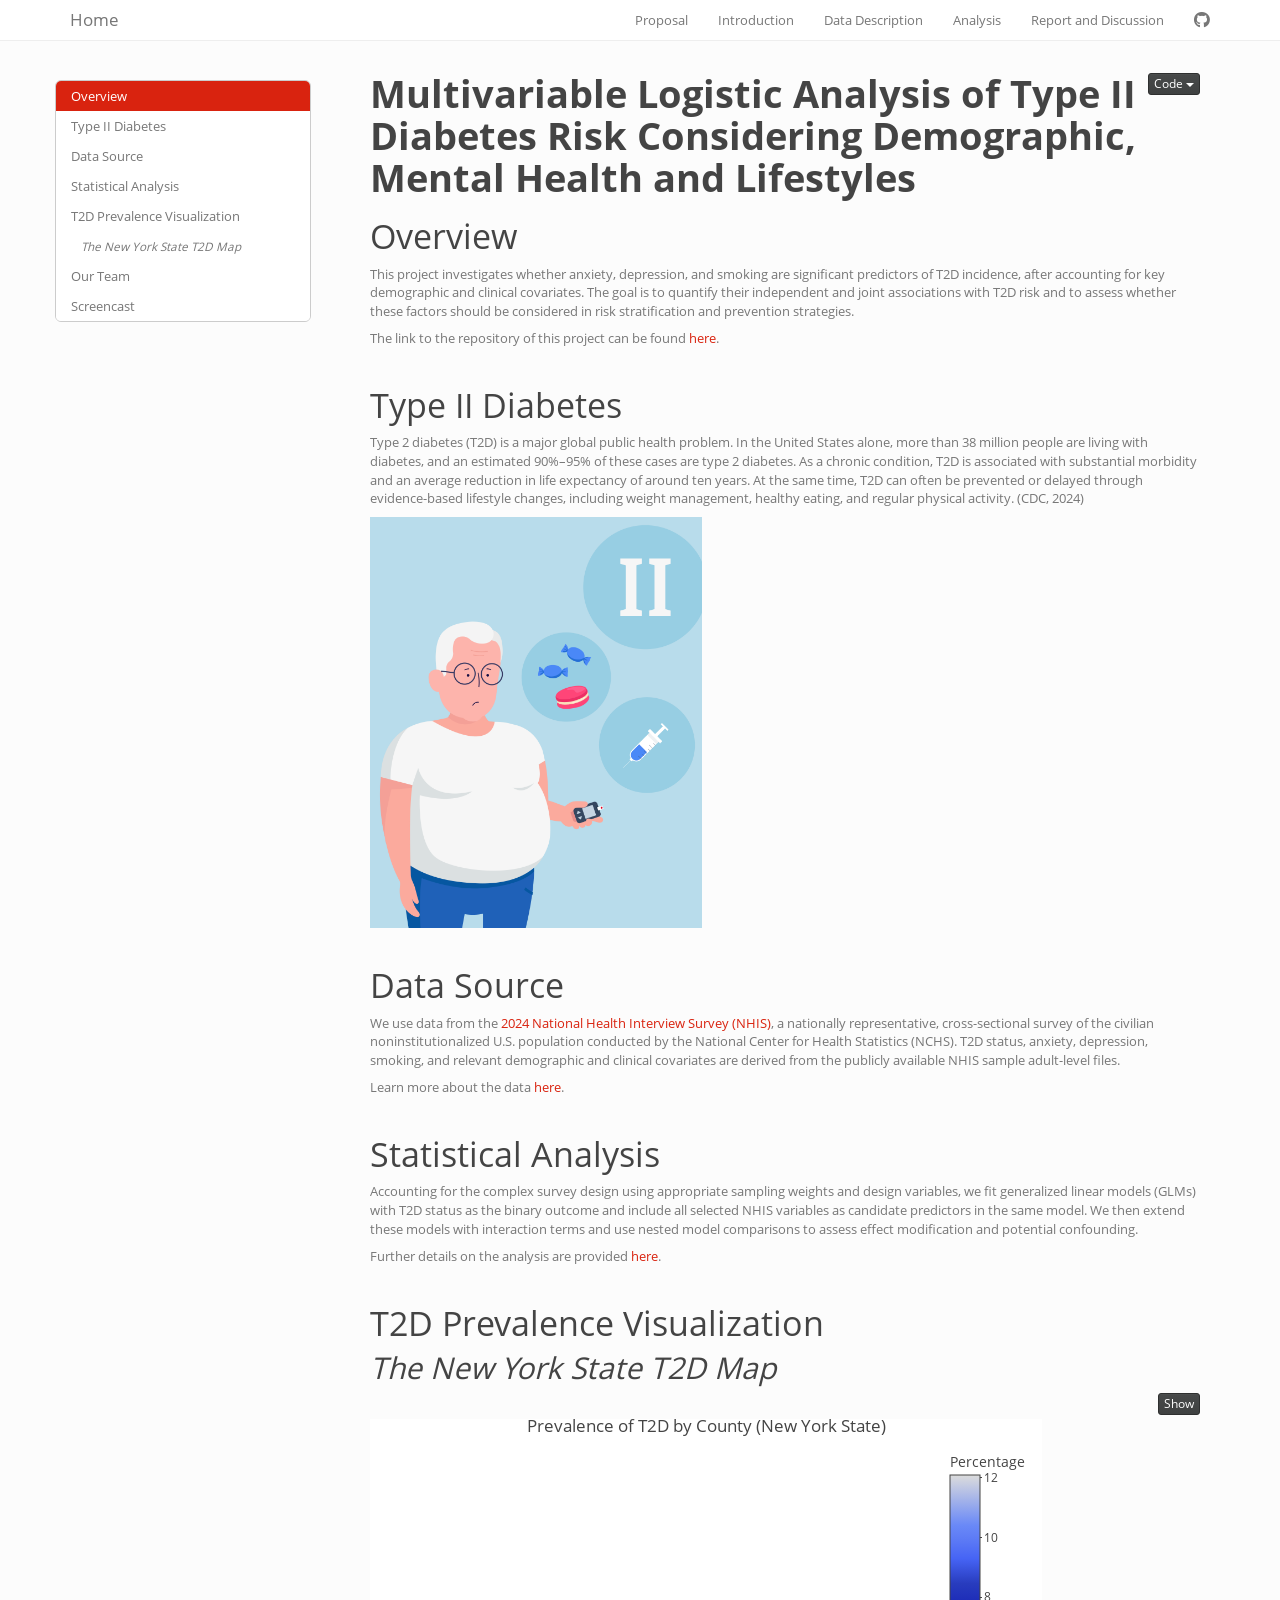
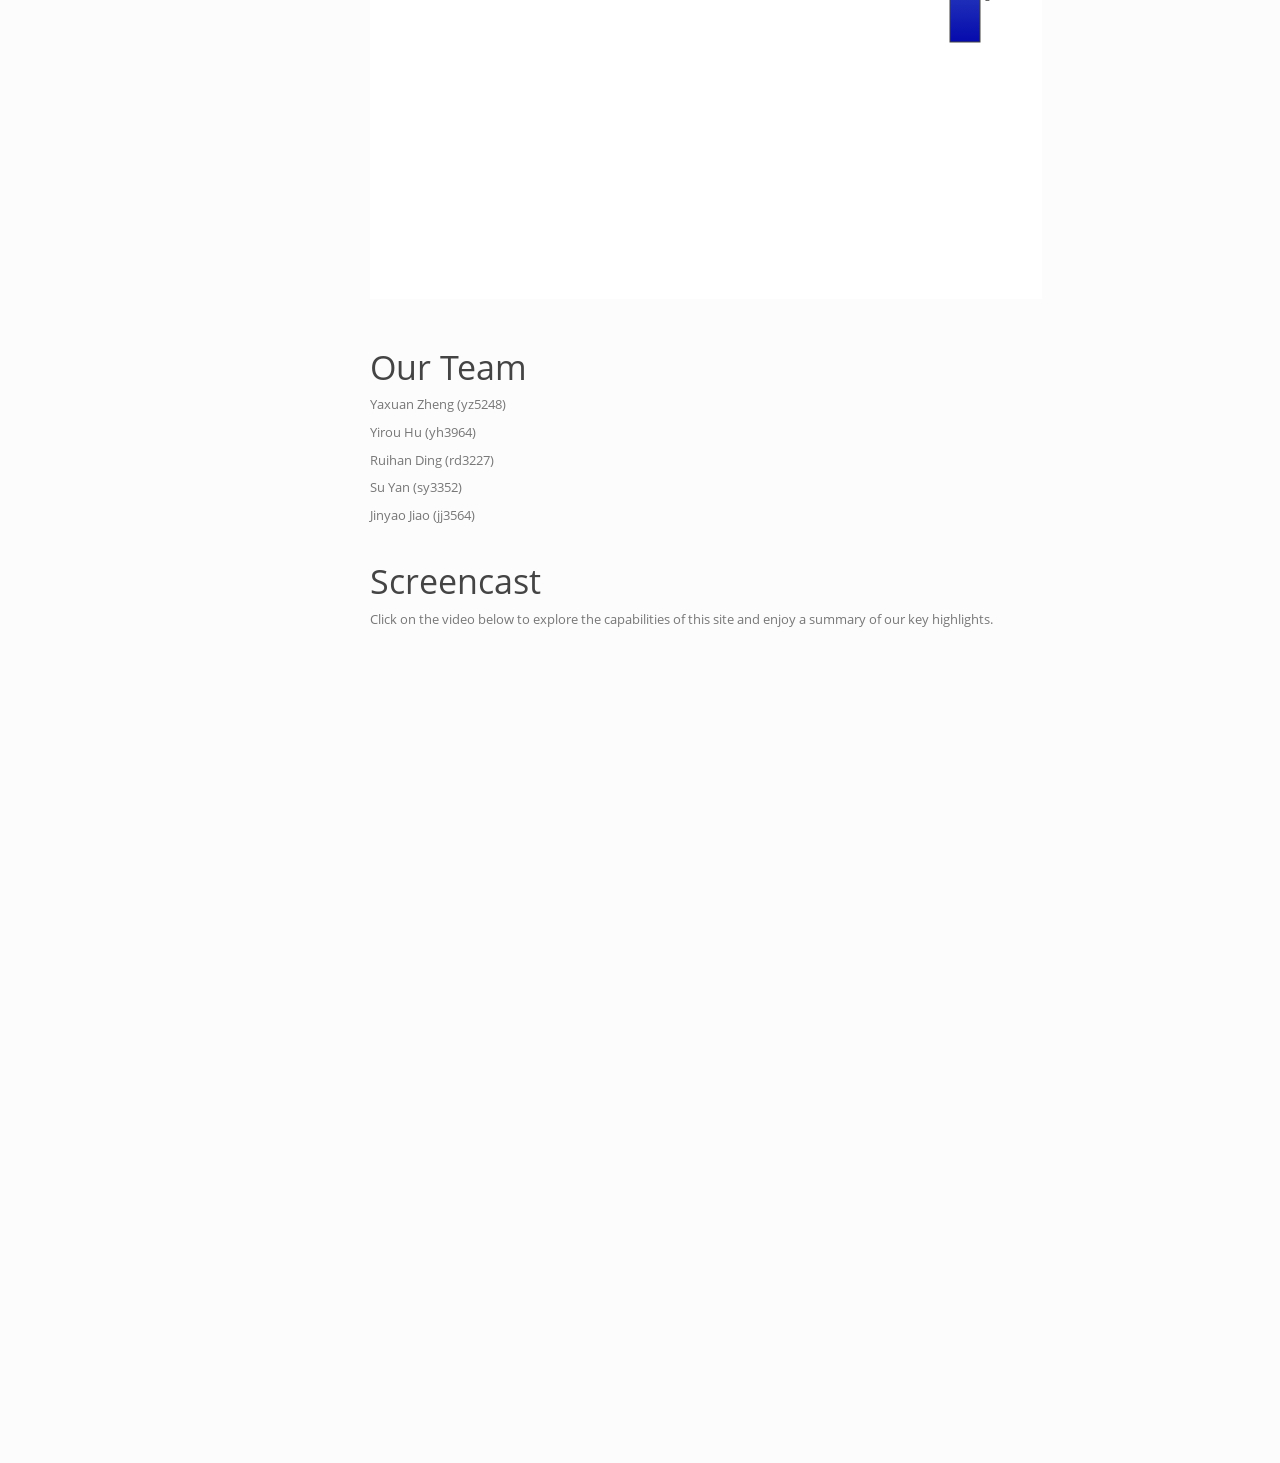
==== index.html @ 1ca6322c "Updated on correlation analysis" ====
<!DOCTYPE html>

<html>

<head>

<meta charset="utf-8" />
<meta name="generator" content="pandoc" />
<meta http-equiv="X-UA-Compatible" content="IE=EDGE" />




<title>Multivariable Logistic Analysis of Type II Diabetes Risk Considering Demographic, Mental Health and Lifestyles</title>

<script src="site_libs/header-attrs-2.29/header-attrs.js"></script>
<script src="site_libs/jquery-3.6.0/jquery-3.6.0.min.js"></script>
<meta name="viewport" content="width=device-width, initial-scale=1" />
<link href="site_libs/bootstrap-3.3.5/css/simplex.min.css" rel="stylesheet" />
<script src="site_libs/bootstrap-3.3.5/js/bootstrap.min.js"></script>
<script src="site_libs/bootstrap-3.3.5/shim/html5shiv.min.js"></script>
<script src="site_libs/bootstrap-3.3.5/shim/respond.min.js"></script>
<style>h1 {font-size: 34px;}
       h1.title {font-size: 38px;}
       h2 {font-size: 30px;}
       h3 {font-size: 24px;}
       h4 {font-size: 18px;}
       h5 {font-size: 16px;}
       h6 {font-size: 12px;}
       code {color: inherit; background-color: rgba(0, 0, 0, 0.04);}
       pre:not([class]) { background-color: white }</style>
<script src="site_libs/jqueryui-1.13.2/jquery-ui.min.js"></script>
<link href="site_libs/tocify-1.9.1/jquery.tocify.css" rel="stylesheet" />
<script src="site_libs/tocify-1.9.1/jquery.tocify.js"></script>
<script src="site_libs/navigation-1.1/tabsets.js"></script>
<script src="site_libs/navigation-1.1/codefolding.js"></script>
<link href="site_libs/highlightjs-9.12.0/default.css" rel="stylesheet" />
<script src="site_libs/highlightjs-9.12.0/highlight.js"></script>
<link href="site_libs/htmltools-fill-0.5.8.1/fill.css" rel="stylesheet" />
<script src="site_libs/htmlwidgets-1.6.4/htmlwidgets.js"></script>
<script src="site_libs/plotly-binding-4.11.0/plotly.js"></script>
<script src="site_libs/typedarray-0.1/typedarray.min.js"></script>
<link href="site_libs/crosstalk-1.2.2/css/crosstalk.min.css" rel="stylesheet" />
<script src="site_libs/crosstalk-1.2.2/js/crosstalk.min.js"></script>
<link href="site_libs/plotly-htmlwidgets-css-2.11.1/plotly-htmlwidgets.css" rel="stylesheet" />
<script src="site_libs/plotly-main-2.11.1/plotly-latest.min.js"></script>
<link href="site_libs/font-awesome-6.5.2/css/all.min.css" rel="stylesheet" />
<link href="site_libs/font-awesome-6.5.2/css/v4-shims.min.css" rel="stylesheet" />

<style type="text/css">
  code{white-space: pre-wrap;}
  span.smallcaps{font-variant: small-caps;}
  span.underline{text-decoration: underline;}
  div.column{display: inline-block; vertical-align: top; width: 50%;}
  div.hanging-indent{margin-left: 1.5em; text-indent: -1.5em;}
  ul.task-list{list-style: none;}
    </style>

<style type="text/css">code{white-space: pre;}</style>
<script type="text/javascript">
if (window.hljs) {
  hljs.configure({languages: []});
  hljs.initHighlightingOnLoad();
  if (document.readyState && document.readyState === "complete") {
    window.setTimeout(function() { hljs.initHighlighting(); }, 0);
  }
}
</script>






<link rel="stylesheet" href="style.css" type="text/css" />



<style type = "text/css">
.main-container {
  max-width: 940px;
  margin-left: auto;
  margin-right: auto;
}
img {
  max-width:100%;
}
.tabbed-pane {
  padding-top: 12px;
}
.html-widget {
  margin-bottom: 20px;
}
button.code-folding-btn:focus {
  outline: none;
}
summary {
  display: list-item;
}
details > summary > p:only-child {
  display: inline;
}
pre code {
  padding: 0;
}
</style>


<style type="text/css">
.dropdown-submenu {
  position: relative;
}
.dropdown-submenu>.dropdown-menu {
  top: 0;
  left: 100%;
  margin-top: -6px;
  margin-left: -1px;
  border-radius: 0 6px 6px 6px;
}
.dropdown-submenu:hover>.dropdown-menu {
  display: block;
}
.dropdown-submenu>a:after {
  display: block;
  content: " ";
  float: right;
  width: 0;
  height: 0;
  border-color: transparent;
  border-style: solid;
  border-width: 5px 0 5px 5px;
  border-left-color: #cccccc;
  margin-top: 5px;
  margin-right: -10px;
}
.dropdown-submenu:hover>a:after {
  border-left-color: #adb5bd;
}
.dropdown-submenu.pull-left {
  float: none;
}
.dropdown-submenu.pull-left>.dropdown-menu {
  left: -100%;
  margin-left: 10px;
  border-radius: 6px 0 6px 6px;
}
</style>

<script type="text/javascript">
// manage active state of menu based on current page
$(document).ready(function () {
  // active menu anchor
  href = window.location.pathname
  href = href.substr(href.lastIndexOf('/') + 1)
  if (href === "")
    href = "index.html";
  var menuAnchor = $('a[href="' + href + '"]');

  // mark the anchor link active (and if it's in a dropdown, also mark that active)
  var dropdown = menuAnchor.closest('li.dropdown');
  if (window.bootstrap) { // Bootstrap 4+
    menuAnchor.addClass('active');
    dropdown.find('> .dropdown-toggle').addClass('active');
  } else { // Bootstrap 3
    menuAnchor.parent().addClass('active');
    dropdown.addClass('active');
  }

  // Navbar adjustments
  var navHeight = $(".navbar").first().height() + 15;
  var style = document.createElement('style');
  var pt = "padding-top: " + navHeight + "px; ";
  var mt = "margin-top: -" + navHeight + "px; ";
  var css = "";
  // offset scroll position for anchor links (for fixed navbar)
  for (var i = 1; i <= 6; i++) {
    css += ".section h" + i + "{ " + pt + mt + "}\n";
  }
  style.innerHTML = "body {" + pt + "padding-bottom: 40px; }\n" + css;
  document.head.appendChild(style);
});
</script>

<!-- tabsets -->

<style type="text/css">
.tabset-dropdown > .nav-tabs {
  display: inline-table;
  max-height: 500px;
  min-height: 44px;
  overflow-y: auto;
  border: 1px solid #ddd;
  border-radius: 4px;
}

.tabset-dropdown > .nav-tabs > li.active:before, .tabset-dropdown > .nav-tabs.nav-tabs-open:before {
  content: "\e259";
  font-family: 'Glyphicons Halflings';
  display: inline-block;
  padding: 10px;
  border-right: 1px solid #ddd;
}

.tabset-dropdown > .nav-tabs.nav-tabs-open > li.active:before {
  content: "\e258";
  font-family: 'Glyphicons Halflings';
  border: none;
}

.tabset-dropdown > .nav-tabs > li.active {
  display: block;
}

.tabset-dropdown > .nav-tabs > li > a,
.tabset-dropdown > .nav-tabs > li > a:focus,
.tabset-dropdown > .nav-tabs > li > a:hover {
  border: none;
  display: inline-block;
  border-radius: 4px;
  background-color: transparent;
}

.tabset-dropdown > .nav-tabs.nav-tabs-open > li {
  display: block;
  float: none;
}

.tabset-dropdown > .nav-tabs > li {
  display: none;
}
</style>

<!-- code folding -->
<style type="text/css">
.code-folding-btn { margin-bottom: 4px; }
</style>



<style type="text/css">

#TOC {
  margin: 25px 0px 20px 0px;
}
@media (max-width: 768px) {
#TOC {
  position: relative;
  width: 100%;
}
}

@media print {
.toc-content {
  /* see https://github.com/w3c/csswg-drafts/issues/4434 */
  float: right;
}
}

.toc-content {
  padding-left: 30px;
  padding-right: 40px;
}

div.main-container {
  max-width: 1200px;
}

div.tocify {
  width: 20%;
  max-width: 260px;
  max-height: 85%;
}

@media (min-width: 768px) and (max-width: 991px) {
  div.tocify {
    width: 25%;
  }
}

@media (max-width: 767px) {
  div.tocify {
    width: 100%;
    max-width: none;
  }
}

.tocify ul, .tocify li {
  line-height: 20px;
}

.tocify-subheader .tocify-item {
  font-size: 0.90em;
}

.tocify .list-group-item {
  border-radius: 0px;
}


</style>



</head>

<body>


<div class="container-fluid main-container">


<!-- setup 3col/9col grid for toc_float and main content  -->
<div class="row">
<div class="col-xs-12 col-sm-4 col-md-3">
<div id="TOC" class="tocify">
</div>
</div>

<div class="toc-content col-xs-12 col-sm-8 col-md-9">




<div class="navbar navbar-default  navbar-fixed-top" role="navigation">
  <div class="container">
    <div class="navbar-header">
      <button type="button" class="navbar-toggle collapsed" data-toggle="collapse" data-bs-toggle="collapse" data-target="#navbar" data-bs-target="#navbar">
        <span class="icon-bar"></span>
        <span class="icon-bar"></span>
        <span class="icon-bar"></span>
      </button>
      <a class="navbar-brand" href="index.html">Home</a>
    </div>
    <div id="navbar" class="navbar-collapse collapse">
      <ul class="nav navbar-nav">
        
      </ul>
      <ul class="nav navbar-nav navbar-right">
        <li>
  <a href="Proposal.html">Proposal</a>
</li>
<li>
  <a href="introduction.html">Introduction</a>
</li>
<li>
  <a href="data.html">Data Description</a>
</li>
<li>
  <a href="analysis.html">Analysis</a>
</li>
<li>
  <a href="report and discussion.html">Report and Discussion</a>
</li>
<li>
  <a href="https://github.com/Yaxuan-Z111/p8105_final_project.github.io.git">
    <span class="fa fa-github fa-lg"></span>
     
  </a>
</li>
      </ul>
    </div><!--/.nav-collapse -->
  </div><!--/.container -->
</div><!--/.navbar -->

<div id="header">

<div class="btn-group pull-right float-right">
<button type="button" class="btn btn-default btn-xs btn-secondary btn-sm dropdown-toggle" data-toggle="dropdown" data-bs-toggle="dropdown" aria-haspopup="true" aria-expanded="false"><span>Code</span> <span class="caret"></span></button>
<ul class="dropdown-menu dropdown-menu-right" style="min-width: 50px;">
<li><a id="rmd-show-all-code" href="#">Show All Code</a></li>
<li><a id="rmd-hide-all-code" href="#">Hide All Code</a></li>
</ul>
</div>



<h1 class="title toc-ignore">Multivariable Logistic Analysis of Type II
Diabetes Risk Considering Demographic, Mental Health and Lifestyles</h1>

</div>


<div id="overview" class="section level1">
<h1>Overview</h1>
<p>This project investigates whether anxiety, depression, and smoking
are significant predictors of T2D incidence, after accounting for key
demographic and clinical covariates. The goal is to quantify their
independent and joint associations with T2D risk and to assess whether
these factors should be considered in risk stratification and prevention
strategies.</p>
<p>The link to the repository of this project can be found <a
href="https://github.com/Yaxuan-Z111/p8105_final_project">here</a>.</p>
</div>
<div id="type-ii-diabetes" class="section level1">
<h1>Type II Diabetes</h1>
<p>Type 2 diabetes (T2D) is a major global public health problem. In the
United States alone, more than 38 million people are living with
diabetes, and an estimated 90%–95% of these cases are type 2 diabetes.
As a chronic condition, T2D is associated with substantial morbidity and
an average reduction in life expectancy of around ten years. At the same
time, T2D can often be prevented or delayed through evidence-based
lifestyle changes, including weight management, healthy eating, and
regular physical activity. (CDC, 2024)</p>
<p><img src="image/type_2_diabetes.png" style="width:40.0%" /></p>
</div>
<div id="data-source" class="section level1">
<h1>Data Source</h1>
<p>We use data from the <a
href="https://www.cdc.gov/nchs/nhis/documentation/2024-nhis.html">2024
National Health Interview Survey (NHIS)</a>, a nationally
representative, cross-sectional survey of the civilian
noninstitutionalized U.S. population conducted by the National Center
for Health Statistics (NCHS). T2D status, anxiety, depression, smoking,
and relevant demographic and clinical covariates are derived from the
publicly available NHIS sample adult-level files.</p>
<p>Learn more about the data <a href="data.html">here</a>.</p>
</div>
<div id="statistical-analysis" class="section level1">
<h1>Statistical Analysis</h1>
<p>Accounting for the complex survey design using appropriate sampling
weights and design variables, we fit generalized linear models (GLMs)
with T2D status as the binary outcome and include all selected NHIS
variables as candidate predictors in the same model. We then extend
these models with interaction terms and use nested model comparisons to
assess effect modification and potential confounding.</p>
<p>Further details on the analysis are provided <a
href="analysis.html">here</a>.</p>
</div>
<div id="t2d-prevalence-visualization" class="section level1">
<h1>T2D Prevalence Visualization</h1>
<div id="the-new-york-state-t2d-map" class="section level2">
<h2><em>The New York State T2D Map</em></h2>
<pre class="r"><code>df_raw = read_csv(
  &quot;DiabetesAtlas_CountyData.csv&quot;,
  skip = 2
)

ny_df = df_raw %&gt;%
  filter(State == &quot;New York&quot;) %&gt;%
  mutate(
    CountyFIPS = sprintf(&quot;%05d&quot;, as.numeric(CountyFIPS)),
    Percentage = as.numeric(Percentage),
    hover = paste0(
      &quot;County: &quot;, County, 
      &quot;&lt;br&gt;Percentage: &quot;, Percentage, &quot;%&quot;
    )
  )

geo_url = &quot;https://raw.githubusercontent.com/plotly/datasets/master/geojson-counties-fips.json&quot;

fig = plot_ly(
  data = ny_df,
  type = &quot;choropleth&quot;,
  geojson = geo_url,
  locations = ~CountyFIPS,
  z = ~Percentage,
  colorscale = &quot;Blues&quot;,
  text = ~hover,
  hoverinfo = &quot;text&quot;,
  marker = list(line = list(width = 0))
) %&gt;%
  layout(
    title = &quot;Prevalence of T2D by County (New York State)&quot;,
    geo = list(
      fitbounds = &quot;locations&quot;,
      visible = FALSE
    )
  )

fig</code></pre>
<div class="plotly html-widget html-fill-item" id="htmlwidget-2f544729785b3b266f52" style="width:672px;height:480px;"></div>
<script type="application/json" data-for="htmlwidget-2f544729785b3b266f52">{"x":{"visdat":{"3f7b14372ba0":["function () ","plotlyVisDat"]},"cur_data":"3f7b14372ba0","attrs":{"3f7b14372ba0":{"geojson":"https://raw.githubusercontent.com/plotly/datasets/master/geojson-counties-fips.json","locations":{},"z":{},"colorscale":"Blues","text":{},"hoverinfo":"text","marker":{"line":{"width":0}},"alpha_stroke":1,"sizes":[10,100],"spans":[1,20],"type":"choropleth"}},"layout":{"margin":{"b":40,"l":60,"t":25,"r":10},"title":"Prevalence of T2D by County (New York State)","geo":{"fitbounds":"locations","visible":false},"scene":{"zaxis":{"title":"Percentage"}},"hovermode":"closest","showlegend":false,"legend":{"yanchor":"top","y":0.5}},"source":"A","config":{"modeBarButtonsToAdd":["hoverclosest","hovercompare"],"showSendToCloud":false},"data":[{"colorbar":{"title":"Percentage","ticklen":2,"len":0.5,"lenmode":"fraction","y":1,"yanchor":"top"},"colorscale":"Blues","showscale":true,"geojson":"https://raw.githubusercontent.com/plotly/datasets/master/geojson-counties-fips.json","locations":["36001","36003","36005","36007","36009","36011","36013","36015","36017","36019","36021","36023","36025","36027","36029","36031","36033","36035","36037","36039","36041","36043","36045","36047","36049","36051","36053","36055","36057","36059","36061","36063","36065","36067","36069","36071","36073","36075","36077","36079","36081","36083","36085","36087","36089","36091","36093","36095","36097","36099","36101","36103","36105","36107","36109","36111","36113","36115","36117","36119","36121","36123"],"z":[8.0999999999999996,10.800000000000001,12.1,9.1999999999999993,9.1999999999999993,9.0999999999999996,11.6,9.4000000000000004,10,10.800000000000001,8.5,8.8000000000000007,8.5999999999999996,7.0999999999999996,9,7.7999999999999998,11.300000000000001,9.8000000000000007,8.8000000000000007,8.8000000000000007,7.7999999999999998,8,10.9,9.6999999999999993,10.699999999999999,8.9000000000000004,8.0999999999999996,10.300000000000001,8.5,7.9000000000000004,6.5,10.199999999999999,9.1999999999999993,9.6999999999999993,8.5,9.3000000000000007,10.699999999999999,9.3000000000000007,9,7.0999999999999996,10.800000000000001,9.5999999999999996,10.300000000000001,8.4000000000000004,11.300000000000001,7.5,8.4000000000000004,8.9000000000000004,10.199999999999999,9.0999999999999996,9.6999999999999993,7.5999999999999996,10.1,9.4000000000000004,7.0999999999999996,8.0999999999999996,8.9000000000000004,8.5,9.0999999999999996,7,9.4000000000000004,8.3000000000000007],"text":["County: Albany County<br>Percentage: 8.1%","County: Allegany County<br>Percentage: 10.8%","County: Bronx County<br>Percentage: 12.1%","County: Broome County<br>Percentage: 9.2%","County: Cattaraugus County<br>Percentage: 9.2%","County: Cayuga County<br>Percentage: 9.1%","County: Chautauqua County<br>Percentage: 11.6%","County: Chemung County<br>Percentage: 9.4%","County: Chenango County<br>Percentage: 10%","County: Clinton County<br>Percentage: 10.8%","County: Columbia County<br>Percentage: 8.5%","County: Cortland County<br>Percentage: 8.8%","County: Delaware County<br>Percentage: 8.6%","County: Dutchess County<br>Percentage: 7.1%","County: Erie County<br>Percentage: 9%","County: Essex County<br>Percentage: 7.8%","County: Franklin County<br>Percentage: 11.3%","County: Fulton County<br>Percentage: 9.8%","County: Genesee County<br>Percentage: 8.8%","County: Greene County<br>Percentage: 8.8%","County: Hamilton County<br>Percentage: 7.8%","County: Herkimer County<br>Percentage: 8%","County: Jefferson County<br>Percentage: 10.9%","County: Kings County<br>Percentage: 9.7%","County: Lewis County<br>Percentage: 10.7%","County: Livingston County<br>Percentage: 8.9%","County: Madison County<br>Percentage: 8.1%","County: Monroe County<br>Percentage: 10.3%","County: Montgomery County<br>Percentage: 8.5%","County: Nassau County<br>Percentage: 7.9%","County: New York County<br>Percentage: 6.5%","County: Niagara County<br>Percentage: 10.2%","County: Oneida County<br>Percentage: 9.2%","County: Onondaga County<br>Percentage: 9.7%","County: Ontario County<br>Percentage: 8.5%","County: Orange County<br>Percentage: 9.3%","County: Orleans County<br>Percentage: 10.7%","County: Oswego County<br>Percentage: 9.3%","County: Otsego County<br>Percentage: 9%","County: Putnam County<br>Percentage: 7.1%","County: Queens County<br>Percentage: 10.8%","County: Rensselaer County<br>Percentage: 9.6%","County: Richmond County<br>Percentage: 10.3%","County: Rockland County<br>Percentage: 8.4%","County: St. Lawrence County<br>Percentage: 11.3%","County: Saratoga County<br>Percentage: 7.5%","County: Schenectady County<br>Percentage: 8.4%","County: Schoharie County<br>Percentage: 8.9%","County: Schuyler County<br>Percentage: 10.2%","County: Seneca County<br>Percentage: 9.1%","County: Steuben County<br>Percentage: 9.7%","County: Suffolk County<br>Percentage: 7.6%","County: Sullivan County<br>Percentage: 10.1%","County: Tioga County<br>Percentage: 9.4%","County: Tompkins County<br>Percentage: 7.1%","County: Ulster County<br>Percentage: 8.1%","County: Warren County<br>Percentage: 8.9%","County: Washington County<br>Percentage: 8.5%","County: Wayne County<br>Percentage: 9.1%","County: Westchester County<br>Percentage: 7%","County: Wyoming County<br>Percentage: 9.4%","County: Yates County<br>Percentage: 8.3%"],"hoverinfo":["text","text","text","text","text","text","text","text","text","text","text","text","text","text","text","text","text","text","text","text","text","text","text","text","text","text","text","text","text","text","text","text","text","text","text","text","text","text","text","text","text","text","text","text","text","text","text","text","text","text","text","text","text","text","text","text","text","text","text","text","text","text"],"marker":{"line":{"color":"rgba(31,119,180,1)","width":0}},"type":"choropleth","frame":null}],"highlight":{"on":"plotly_click","persistent":false,"dynamic":false,"selectize":false,"opacityDim":0.20000000000000001,"selected":{"opacity":1},"debounce":0},"shinyEvents":["plotly_hover","plotly_click","plotly_selected","plotly_relayout","plotly_brushed","plotly_brushing","plotly_clickannotation","plotly_doubleclick","plotly_deselect","plotly_afterplot","plotly_sunburstclick"],"base_url":"https://plot.ly"},"evals":[],"jsHooks":[]}</script>
</div>
</div>
<div id="our-team" class="section level1">
<h1>Our Team</h1>
<p>Yaxuan Zheng (yz5248)</p>
<p>Yirou Hu (yh3964)</p>
<p>Ruihan Ding (rd3227)</p>
<p>Su Yan (sy3352)</p>
<p>Jinyao Jiao (jj3564)</p>
</div>
<div id="screencast" class="section level1">
<h1>Screencast</h1>
<p>Click on the video below to explore the capabilities of this site and
enjoy a summary of our key highlights.</p>
</div>



</div>
</div>

</div>

<script>

// add bootstrap table styles to pandoc tables
function bootstrapStylePandocTables() {
  $('tr.odd').parent('tbody').parent('table').addClass('table table-condensed');
}
$(document).ready(function () {
  bootstrapStylePandocTables();
});


</script>

<!-- tabsets -->

<script>
$(document).ready(function () {
  window.buildTabsets("TOC");
});

$(document).ready(function () {
  $('.tabset-dropdown > .nav-tabs > li').click(function () {
    $(this).parent().toggleClass('nav-tabs-open');
  });
});
</script>

<!-- code folding -->
<script>
$(document).ready(function () {
  window.initializeCodeFolding("hide" === "show");
});
</script>

<script>
$(document).ready(function ()  {

    // temporarily add toc-ignore selector to headers for the consistency with Pandoc
    $('.unlisted.unnumbered').addClass('toc-ignore')

    // move toc-ignore selectors from section div to header
    $('div.section.toc-ignore')
        .removeClass('toc-ignore')
        .children('h1,h2,h3,h4,h5').addClass('toc-ignore');

    // establish options
    var options = {
      selectors: "h1,h2,h3",
      theme: "bootstrap3",
      context: '.toc-content',
      hashGenerator: function (text) {
        return text.replace(/[.\\/?&!#<>]/g, '').replace(/\s/g, '_');
      },
      ignoreSelector: ".toc-ignore",
      scrollTo: 0
    };
    options.showAndHide = true;
    options.smoothScroll = true;

    // tocify
    var toc = $("#TOC").tocify(options).data("toc-tocify");
});
</script>

<!-- dynamically load mathjax for compatibility with self-contained -->
<script>
  (function () {
    var script = document.createElement("script");
    script.type = "text/javascript";
    script.src  = "https://mathjax.rstudio.com/latest/MathJax.js?config=TeX-AMS-MML_HTMLorMML";
    document.getElementsByTagName("head")[0].appendChild(script);
  })();
</script>

</body>
</html>
---- site_libs/bootstrap-3.3.5/css/simplex.min.css ----
@font-face {
  font-family: 'Open Sans';
  font-style: normal;
  font-weight: 400;
  src: url(fonts/OpenSans.ttf) format('truetype');
}
@font-face {
  font-family: 'Open Sans';
  font-style: normal;
  font-weight: 700;
  src: url(fonts/OpenSansBold.ttf) format('truetype');
}

/*!
 * bootswatch v3.3.6
 * Homepage: http://bootswatch.com
 * Copyright 2012-2015 Thomas Park
 * Licensed under MIT
 * Based on Bootstrap
*//*!
 * Bootstrap v3.3.6 (http://getbootstrap.com)
 * Copyright 2011-2015 Twitter, Inc.
 * Licensed under MIT (https://github.com/twbs/bootstrap/blob/master/LICENSE)
 *//*! normalize.css v3.0.3 | MIT License | github.com/necolas/normalize.css */html{font-family:sans-serif;-ms-text-size-adjust:100%;-webkit-text-size-adjust:100%}body{margin:0}article,aside,details,figcaption,figure,footer,header,hgroup,main,menu,nav,section,summary{display:block}audio,canvas,progress,video{display:inline-block;vertical-align:baseline}audio:not([controls]){display:none;height:0}[hidden],template{display:none}a{background-color:transparent}a:active,a:hover{outline:0}abbr[title]{border-bottom:1px dotted}b,strong{font-weight:bold}dfn{font-style:italic}h1{font-size:2em;margin:0.67em 0}mark{background:#ff0;color:#000}small{font-size:80%}sub,sup{font-size:75%;line-height:0;position:relative;vertical-align:baseline}sup{top:-0.5em}sub{bottom:-0.25em}img{border:0}svg:not(:root){overflow:hidden}figure{margin:1em 40px}hr{-webkit-box-sizing:content-box;-moz-box-sizing:content-box;box-sizing:content-box;height:0}pre{overflow:auto}code,kbd,pre,samp{font-family:monospace, monospace;font-size:1em}button,input,optgroup,select,textarea{color:inherit;font:inherit;margin:0}button{overflow:visible}button,select{text-transform:none}button,html input[type="button"],input[type="reset"],input[type="submit"]{-webkit-appearance:button;cursor:pointer}button[disabled],html input[disabled]{cursor:default}button::-moz-focus-inner,input::-moz-focus-inner{border:0;padding:0}input{line-height:normal}input[type="checkbox"],input[type="radio"]{-webkit-box-sizing:border-box;-moz-box-sizing:border-box;box-sizing:border-box;padding:0}input[type="number"]::-webkit-inner-spin-button,input[type="number"]::-webkit-outer-spin-button{height:auto}input[type="search"]{-webkit-appearance:textfield;-webkit-box-sizing:content-box;-moz-box-sizing:content-box;box-sizing:content-box}input[type="search"]::-webkit-search-cancel-button,input[type="search"]::-webkit-search-decoration{-webkit-appearance:none}fieldset{border:1px solid #c0c0c0;margin:0 2px;padding:0.35em 0.625em 0.75em}legend{border:0;padding:0}textarea{overflow:auto}optgroup{font-weight:bold}table{border-collapse:collapse;border-spacing:0}td,th{padding:0}/*! Source: https://github.com/h5bp/html5-boilerplate/blob/master/src/css/main.css */@media print{*,*:before,*:after{background:transparent !important;color:#000 !important;-webkit-box-shadow:none !important;box-shadow:none !important;text-shadow:none !important}a,a:visited{text-decoration:underline}a[href]:after{content:" (" attr(href) ")"}abbr[title]:after{content:" (" attr(title) ")"}a[href^="#"]:after,a[href^="javascript:"]:after{content:""}pre,blockquote{border:1px solid #999;page-break-inside:avoid}thead{display:table-header-group}tr,img{page-break-inside:avoid}img{max-width:100% !important}p,h2,h3{orphans:3;widows:3}h2,h3{page-break-after:avoid}.navbar{display:none}.btn>.caret,.dropup>.btn>.caret{border-top-color:#000 !important}.label{border:1px solid #000}.table{border-collapse:collapse !important}.table td,.table th{background-color:#fff !important}.table-bordered th,.table-bordered td{border:1px solid #ddd !important}}@font-face{font-family:'Glyphicons Halflings';src:url('../fonts/glyphicons-halflings-regular.eot');src:url('../fonts/glyphicons-halflings-regular.eot?#iefix') format('embedded-opentype'),url('../fonts/glyphicons-halflings-regular.woff') format('woff'),url('../fonts/glyphicons-halflings-regular.ttf') format('truetype'),url('../fonts/glyphicons-halflings-regular.svg#glyphicons_halflingsregular') format('svg')}.glyphicon{position:relative;top:1px;display:inline-block;font-family:'Glyphicons Halflings';font-style:normal;font-weight:normal;line-height:1;-webkit-font-smoothing:antialiased;-moz-osx-font-smoothing:grayscale}.glyphicon-asterisk:before{content:"\002a"}.glyphicon-plus:before{content:"\002b"}.glyphicon-euro:before,.glyphicon-eur:before{content:"\20ac"}.glyphicon-minus:before{content:"\2212"}.glyphicon-cloud:before{content:"\2601"}.glyphicon-envelope:before{content:"\2709"}.glyphicon-pencil:before{content:"\270f"}.glyphicon-glass:before{content:"\e001"}.glyphicon-music:before{content:"\e002"}.glyphicon-search:before{content:"\e003"}.glyphicon-heart:before{content:"\e005"}.glyphicon-star:before{content:"\e006"}.glyphicon-star-empty:before{content:"\e007"}.glyphicon-user:before{content:"\e008"}.glyphicon-film:before{content:"\e009"}.glyphicon-th-large:before{content:"\e010"}.glyphicon-th:before{content:"\e011"}.glyphicon-th-list:before{content:"\e012"}.glyphicon-ok:before{content:"\e013"}.glyphicon-remove:before{content:"\e014"}.glyphicon-zoom-in:before{content:"\e015"}.glyphicon-zoom-out:before{content:"\e016"}.glyphicon-off:before{content:"\e017"}.glyphicon-signal:before{content:"\e018"}.glyphicon-cog:before{content:"\e019"}.glyphicon-trash:before{content:"\e020"}.glyphicon-home:before{content:"\e021"}.glyphicon-file:before{content:"\e022"}.glyphicon-time:before{content:"\e023"}.glyphicon-road:before{content:"\e024"}.glyphicon-download-alt:before{content:"\e025"}.glyphicon-download:before{content:"\e026"}.glyphicon-upload:before{content:"\e027"}.glyphicon-inbox:before{content:"\e028"}.glyphicon-play-circle:before{content:"\e029"}.glyphicon-repeat:before{content:"\e030"}.glyphicon-refresh:before{content:"\e031"}.glyphicon-list-alt:before{content:"\e032"}.glyphicon-lock:before{content:"\e033"}.glyphicon-flag:before{content:"\e034"}.glyphicon-headphones:before{content:"\e035"}.glyphicon-volume-off:before{content:"\e036"}.glyphicon-volume-down:before{content:"\e037"}.glyphicon-volume-up:before{content:"\e038"}.glyphicon-qrcode:before{content:"\e039"}.glyphicon-barcode:before{content:"\e040"}.glyphicon-tag:before{content:"\e041"}.glyphicon-tags:before{content:"\e042"}.glyphicon-book:before{content:"\e043"}.glyphicon-bookmark:before{content:"\e044"}.glyphicon-print:before{content:"\e045"}.glyphicon-camera:before{content:"\e046"}.glyphicon-font:before{content:"\e047"}.glyphicon-bold:before{content:"\e048"}.glyphicon-italic:before{content:"\e049"}.glyphicon-text-height:before{content:"\e050"}.glyphicon-text-width:before{content:"\e051"}.glyphicon-align-left:before{content:"\e052"}.glyphicon-align-center:before{content:"\e053"}.glyphicon-align-right:before{content:"\e054"}.glyphicon-align-justify:before{content:"\e055"}.glyphicon-list:before{content:"\e056"}.glyphicon-indent-left:before{content:"\e057"}.glyphicon-indent-right:before{content:"\e058"}.glyphicon-facetime-video:before{content:"\e059"}.glyphicon-picture:before{content:"\e060"}.glyphicon-map-marker:before{content:"\e062"}.glyphicon-adjust:before{content:"\e063"}.glyphicon-tint:before{content:"\e064"}.glyphicon-edit:before{content:"\e065"}.glyphicon-share:before{content:"\e066"}.glyphicon-check:before{content:"\e067"}.glyphicon-move:before{content:"\e068"}.glyphicon-step-backward:before{content:"\e069"}.glyphicon-fast-backward:before{content:"\e070"}.glyphicon-backward:before{content:"\e071"}.glyphicon-play:before{content:"\e072"}.glyphicon-pause:before{content:"\e073"}.glyphicon-stop:before{content:"\e074"}.glyphicon-forward:before{content:"\e075"}.glyphicon-fast-forward:before{content:"\e076"}.glyphicon-step-forward:before{content:"\e077"}.glyphicon-eject:before{content:"\e078"}.glyphicon-chevron-left:before{content:"\e079"}.glyphicon-chevron-right:before{content:"\e080"}.glyphicon-plus-sign:before{content:"\e081"}.glyphicon-minus-sign:before{content:"\e082"}.glyphicon-remove-sign:before{content:"\e083"}.glyphicon-ok-sign:before{content:"\e084"}.glyphicon-question-sign:before{content:"\e085"}.glyphicon-info-sign:before{content:"\e086"}.glyphicon-screenshot:before{content:"\e087"}.glyphicon-remove-circle:before{content:"\e088"}.glyphicon-ok-circle:before{content:"\e089"}.glyphicon-ban-circle:before{content:"\e090"}.glyphicon-arrow-left:before{content:"\e091"}.glyphicon-arrow-right:before{content:"\e092"}.glyphicon-arrow-up:before{content:"\e093"}.glyphicon-arrow-down:before{content:"\e094"}.glyphicon-share-alt:before{content:"\e095"}.glyphicon-resize-full:before{content:"\e096"}.glyphicon-resize-small:before{content:"\e097"}.glyphicon-exclamation-sign:before{content:"\e101"}.glyphicon-gift:before{content:"\e102"}.glyphicon-leaf:before{content:"\e103"}.glyphicon-fire:before{content:"\e104"}.glyphicon-eye-open:before{content:"\e105"}.glyphicon-eye-close:before{content:"\e106"}.glyphicon-warning-sign:before{content:"\e107"}.glyphicon-plane:before{content:"\e108"}.glyphicon-calendar:before{content:"\e109"}.glyphicon-random:before{content:"\e110"}.glyphicon-comment:before{content:"\e111"}.glyphicon-magnet:before{content:"\e112"}.glyphicon-chevron-up:before{content:"\e113"}.glyphicon-chevron-down:before{content:"\e114"}.glyphicon-retweet:before{content:"\e115"}.glyphicon-shopping-cart:before{content:"\e116"}.glyphicon-folder-close:before{content:"\e117"}.glyphicon-folder-open:before{content:"\e118"}.glyphicon-resize-vertical:before{content:"\e119"}.glyphicon-resize-horizontal:before{content:"\e120"}.glyphicon-hdd:before{content:"\e121"}.glyphicon-bullhorn:before{content:"\e122"}.glyphicon-bell:before{content:"\e123"}.glyphicon-certificate:before{content:"\e124"}.glyphicon-thumbs-up:before{content:"\e125"}.glyphicon-thumbs-down:before{content:"\e126"}.glyphicon-hand-right:before{content:"\e127"}.glyphicon-hand-left:before{content:"\e128"}.glyphicon-hand-up:before{content:"\e129"}.glyphicon-hand-down:before{content:"\e130"}.glyphicon-circle-arrow-right:before{content:"\e131"}.glyphicon-circle-arrow-left:before{content:"\e132"}.glyphicon-circle-arrow-up:before{content:"\e133"}.glyphicon-circle-arrow-down:before{content:"\e134"}.glyphicon-globe:before{content:"\e135"}.glyphicon-wrench:before{content:"\e136"}.glyphicon-tasks:before{content:"\e137"}.glyphicon-filter:before{content:"\e138"}.glyphicon-briefcase:before{content:"\e139"}.glyphicon-fullscreen:before{content:"\e140"}.glyphicon-dashboard:before{content:"\e141"}.glyphicon-paperclip:before{content:"\e142"}.glyphicon-heart-empty:before{content:"\e143"}.glyphicon-link:before{content:"\e144"}.glyphicon-phone:before{content:"\e145"}.glyphicon-pushpin:before{content:"\e146"}.glyphicon-usd:before{content:"\e148"}.glyphicon-gbp:before{content:"\e149"}.glyphicon-sort:before{content:"\e150"}.glyphicon-sort-by-alphabet:before{content:"\e151"}.glyphicon-sort-by-alphabet-alt:before{content:"\e152"}.glyphicon-sort-by-order:before{content:"\e153"}.glyphicon-sort-by-order-alt:before{content:"\e154"}.glyphicon-sort-by-attributes:before{content:"\e155"}.glyphicon-sort-by-attributes-alt:before{content:"\e156"}.glyphicon-unchecked:before{content:"\e157"}.glyphicon-expand:before{content:"\e158"}.glyphicon-collapse-down:before{content:"\e159"}.glyphicon-collapse-up:before{content:"\e160"}.glyphicon-log-in:before{content:"\e161"}.glyphicon-flash:before{content:"\e162"}.glyphicon-log-out:before{content:"\e163"}.glyphicon-new-window:before{content:"\e164"}.glyphicon-record:before{content:"\e165"}.glyphicon-save:before{content:"\e166"}.glyphicon-open:before{content:"\e167"}.glyphicon-saved:before{content:"\e168"}.glyphicon-import:before{content:"\e169"}.glyphicon-export:before{content:"\e170"}.glyphicon-send:before{content:"\e171"}.glyphicon-floppy-disk:before{content:"\e172"}.glyphicon-floppy-saved:before{content:"\e173"}.glyphicon-floppy-remove:before{content:"\e174"}.glyphicon-floppy-save:before{content:"\e175"}.glyphicon-floppy-open:before{content:"\e176"}.glyphicon-credit-card:before{content:"\e177"}.glyphicon-transfer:before{content:"\e178"}.glyphicon-cutlery:before{content:"\e179"}.glyphicon-header:before{content:"\e180"}.glyphicon-compressed:before{content:"\e181"}.glyphicon-earphone:before{content:"\e182"}.glyphicon-phone-alt:before{content:"\e183"}.glyphicon-tower:before{content:"\e184"}.glyphicon-stats:before{content:"\e185"}.glyphicon-sd-video:before{content:"\e186"}.glyphicon-hd-video:before{content:"\e187"}.glyphicon-subtitles:before{content:"\e188"}.glyphicon-sound-stereo:before{content:"\e189"}.glyphicon-sound-dolby:before{content:"\e190"}.glyphicon-sound-5-1:before{content:"\e191"}.glyphicon-sound-6-1:before{content:"\e192"}.glyphicon-sound-7-1:before{content:"\e193"}.glyphicon-copyright-mark:before{content:"\e194"}.glyphicon-registration-mark:before{content:"\e195"}.glyphicon-cloud-download:before{content:"\e197"}.glyphicon-cloud-upload:before{content:"\e198"}.glyphicon-tree-conifer:before{content:"\e199"}.glyphicon-tree-deciduous:before{content:"\e200"}.glyphicon-cd:before{content:"\e201"}.glyphicon-save-file:before{content:"\e202"}.glyphicon-open-file:before{content:"\e203"}.glyphicon-level-up:before{content:"\e204"}.glyphicon-copy:before{content:"\e205"}.glyphicon-paste:before{content:"\e206"}.glyphicon-alert:before{content:"\e209"}.glyphicon-equalizer:before{content:"\e210"}.glyphicon-king:before{content:"\e211"}.glyphicon-queen:before{content:"\e212"}.glyphicon-pawn:before{content:"\e213"}.glyphicon-bishop:before{content:"\e214"}.glyphicon-knight:before{content:"\e215"}.glyphicon-baby-formula:before{content:"\e216"}.glyphicon-tent:before{content:"\26fa"}.glyphicon-blackboard:before{content:"\e218"}.glyphicon-bed:before{content:"\e219"}.glyphicon-apple:before{content:"\f8ff"}.glyphicon-erase:before{content:"\e221"}.glyphicon-hourglass:before{content:"\231b"}.glyphicon-lamp:before{content:"\e223"}.glyphicon-duplicate:before{content:"\e224"}.glyphicon-piggy-bank:before{content:"\e225"}.glyphicon-scissors:before{content:"\e226"}.glyphicon-bitcoin:before{content:"\e227"}.glyphicon-btc:before{content:"\e227"}.glyphicon-xbt:before{content:"\e227"}.glyphicon-yen:before{content:"\00a5"}.glyphicon-jpy:before{content:"\00a5"}.glyphicon-ruble:before{content:"\20bd"}.glyphicon-rub:before{content:"\20bd"}.glyphicon-scale:before{content:"\e230"}.glyphicon-ice-lolly:before{content:"\e231"}.glyphicon-ice-lolly-tasted:before{content:"\e232"}.glyphicon-education:before{content:"\e233"}.glyphicon-option-horizontal:before{content:"\e234"}.glyphicon-option-vertical:before{content:"\e235"}.glyphicon-menu-hamburger:before{content:"\e236"}.glyphicon-modal-window:before{content:"\e237"}.glyphicon-oil:before{content:"\e238"}.glyphicon-grain:before{content:"\e239"}.glyphicon-sunglasses:before{content:"\e240"}.glyphicon-text-size:before{content:"\e241"}.glyphicon-text-color:before{content:"\e242"}.glyphicon-text-background:before{content:"\e243"}.glyphicon-object-align-top:before{content:"\e244"}.glyphicon-object-align-bottom:before{content:"\e245"}.glyphicon-object-align-horizontal:before{content:"\e246"}.glyphicon-object-align-left:before{content:"\e247"}.glyphicon-object-align-vertical:before{content:"\e248"}.glyphicon-object-align-right:before{content:"\e249"}.glyphicon-triangle-right:before{content:"\e250"}.glyphicon-triangle-left:before{content:"\e251"}.glyphicon-triangle-bottom:before{content:"\e252"}.glyphicon-triangle-top:before{content:"\e253"}.glyphicon-console:before{content:"\e254"}.glyphicon-superscript:before{content:"\e255"}.glyphicon-subscript:before{content:"\e256"}.glyphicon-menu-left:before{content:"\e257"}.glyphicon-menu-right:before{content:"\e258"}.glyphicon-menu-down:before{content:"\e259"}.glyphicon-menu-up:before{content:"\e260"}*{-webkit-box-sizing:border-box;-moz-box-sizing:border-box;box-sizing:border-box}*:before,*:after{-webkit-box-sizing:border-box;-moz-box-sizing:border-box;box-sizing:border-box}html{font-size:10px;-webkit-tap-highlight-color:rgba(0,0,0,0)}body{font-family:"Open Sans","Helvetica Neue",Helvetica,Arial,sans-serif;font-size:13px;line-height:1.42857143;color:#777777;background-color:#fcfcfc}input,button,select,textarea{font-family:inherit;font-size:inherit;line-height:inherit}a{color:#d9230f;text-decoration:none}a:hover,a:focus{color:#91170a;text-decoration:underline}a:focus{outline:thin dotted;outline:5px auto -webkit-focus-ring-color;outline-offset:-2px}figure{margin:0}img{vertical-align:middle}.img-responsive,.thumbnail>img,.thumbnail a>img,.carousel-inner>.item>img,.carousel-inner>.item>a>img{display:block;max-width:100%;height:auto}.img-rounded{border-radius:6px}.img-thumbnail{padding:4px;line-height:1.42857143;background-color:#fcfcfc;border:1px solid #dddddd;border-radius:4px;-webkit-transition:all .2s ease-in-out;-o-transition:all .2s ease-in-out;transition:all .2s ease-in-out;display:inline-block;max-width:100%;height:auto}.img-circle{border-radius:50%}hr{margin-top:18px;margin-bottom:18px;border:0;border-top:1px solid #dddddd}.sr-only{position:absolute;width:1px;height:1px;margin:-1px;padding:0;overflow:hidden;clip:rect(0, 0, 0, 0);border:0}.sr-only-focusable:active,.sr-only-focusable:focus{position:static;width:auto;height:auto;margin:0;overflow:visible;clip:auto}[role="button"]{cursor:pointer}h1,h2,h3,h4,h5,h6,.h1,.h2,.h3,.h4,.h5,.h6{font-family:"Open Sans","Helvetica Neue",Helvetica,Arial,sans-serif;font-weight:300;line-height:1.1;color:#444444}h1 small,h2 small,h3 small,h4 small,h5 small,h6 small,.h1 small,.h2 small,.h3 small,.h4 small,.h5 small,.h6 small,h1 .small,h2 .small,h3 .small,h4 .small,h5 .small,h6 .small,.h1 .small,.h2 .small,.h3 .small,.h4 .small,.h5 .small,.h6 .small{font-weight:normal;line-height:1;color:#808080}h1,.h1,h2,.h2,h3,.h3{margin-top:18px;margin-bottom:9px}h1 small,.h1 small,h2 small,.h2 small,h3 small,.h3 small,h1 .small,.h1 .small,h2 .small,.h2 .small,h3 .small,.h3 .small{font-size:65%}h4,.h4,h5,.h5,h6,.h6{margin-top:9px;margin-bottom:9px}h4 small,.h4 small,h5 small,.h5 small,h6 small,.h6 small,h4 .small,.h4 .small,h5 .small,.h5 .small,h6 .small,.h6 .small{font-size:75%}h1,.h1{font-size:33px}h2,.h2{font-size:27px}h3,.h3{font-size:23px}h4,.h4{font-size:17px}h5,.h5{font-size:13px}h6,.h6{font-size:12px}p{margin:0 0 9px}.lead{margin-bottom:18px;font-size:14px;font-weight:300;line-height:1.4}@media (min-width:768px){.lead{font-size:19.5px}}small,.small{font-size:92%}mark,.mark{background-color:#fcf8e3;padding:.2em}.text-left{text-align:left}.text-right{text-align:right}.text-center{text-align:center}.text-justify{text-align:justify}.text-nowrap{white-space:nowrap}.text-lowercase{text-transform:lowercase}.text-uppercase{text-transform:uppercase}.text-capitalize{text-transform:capitalize}.text-muted{color:#808080}.text-primary{color:#d9230f}a.text-primary:hover,a.text-primary:focus{color:#a91b0c}.text-success{color:#468847}a.text-success:hover,a.text-success:focus{color:#356635}.text-info{color:#3a87ad}a.text-info:hover,a.text-info:focus{color:#2d6987}.text-warning{color:#c09853}a.text-warning:hover,a.text-warning:focus{color:#a47e3c}.text-danger{color:#b94a48}a.text-danger:hover,a.text-danger:focus{color:#953b39}.bg-primary{color:#fff;background-color:#d9230f}a.bg-primary:hover,a.bg-primary:focus{background-color:#a91b0c}.bg-success{background-color:#dff0d8}a.bg-success:hover,a.bg-success:focus{background-color:#c1e2b3}.bg-info{background-color:#d9edf7}a.bg-info:hover,a.bg-info:focus{background-color:#afd9ee}.bg-warning{background-color:#fcf8e3}a.bg-warning:hover,a.bg-warning:focus{background-color:#f7ecb5}.bg-danger{background-color:#f2dede}a.bg-danger:hover,a.bg-danger:focus{background-color:#e4b9b9}.page-header{padding-bottom:8px;margin:36px 0 18px;border-bottom:1px solid #dddddd}ul,ol{margin-top:0;margin-bottom:9px}ul ul,ol ul,ul ol,ol ol{margin-bottom:0}.list-unstyled{padding-left:0;list-style:none}.list-inline{padding-left:0;list-style:none;margin-left:-5px}.list-inline>li{display:inline-block;padding-left:5px;padding-right:5px}dl{margin-top:0;margin-bottom:18px}dt,dd{line-height:1.42857143}dt{font-weight:bold}dd{margin-left:0}@media (min-width:768px){.dl-horizontal dt{float:left;width:160px;clear:left;text-align:right;overflow:hidden;text-overflow:ellipsis;white-space:nowrap}.dl-horizontal dd{margin-left:180px}}abbr[title],abbr[data-original-title]{cursor:help;border-bottom:1px dotted #808080}.initialism{font-size:90%;text-transform:uppercase}blockquote{padding:9px 18px;margin:0 0 18px;font-size:16.25px;border-left:5px solid #dddddd}blockquote p:last-child,blockquote ul:last-child,blockquote ol:last-child{margin-bottom:0}blockquote footer,blockquote small,blockquote .small{display:block;font-size:80%;line-height:1.42857143;color:#808080}blockquote footer:before,blockquote small:before,blockquote .small:before{content:'\2014 \00A0'}.blockquote-reverse,blockquote.pull-right{padding-right:15px;padding-left:0;border-right:5px solid #dddddd;border-left:0;text-align:right}.blockquote-reverse footer:before,blockquote.pull-right footer:before,.blockquote-reverse small:before,blockquote.pull-right small:before,.blockquote-reverse .small:before,blockquote.pull-right .small:before{content:''}.blockquote-reverse footer:after,blockquote.pull-right footer:after,.blockquote-reverse small:after,blockquote.pull-right small:after,.blockquote-reverse .small:after,blockquote.pull-right .small:after{content:'\00A0 \2014'}address{margin-bottom:18px;font-style:normal;line-height:1.42857143}code,kbd,pre,samp{font-family:monospace}code{padding:2px 4px;font-size:90%;color:#c7254e;background-color:#f9f2f4;border-radius:4px}kbd{padding:2px 4px;font-size:90%;color:#ffffff;background-color:#333333;border-radius:3px;-webkit-box-shadow:inset 0 -1px 0 rgba(0,0,0,0.25);box-shadow:inset 0 -1px 0 rgba(0,0,0,0.25)}kbd kbd{padding:0;font-size:100%;font-weight:bold;-webkit-box-shadow:none;box-shadow:none}pre{display:block;padding:8.5px;margin:0 0 9px;font-size:12px;line-height:1.42857143;word-break:break-all;word-wrap:break-word;color:#444444;background-color:#f5f5f5;border:1px solid #cccccc;border-radius:4px}pre code{padding:0;font-size:inherit;color:inherit;white-space:pre-wrap;background-color:transparent;border-radius:0}.pre-scrollable{max-height:340px;overflow-y:scroll}.container{margin-right:auto;margin-left:auto;padding-left:15px;padding-right:15px}@media (min-width:768px){.container{width:750px}}@media (min-width:992px){.container{width:970px}}@media (min-width:1200px){.container{width:1170px}}.container-fluid{margin-right:auto;margin-left:auto;padding-left:15px;padding-right:15px}.row{margin-left:-15px;margin-right:-15px}.col-xs-1,.col-sm-1,.col-md-1,.col-lg-1,.col-xs-2,.col-sm-2,.col-md-2,.col-lg-2,.col-xs-3,.col-sm-3,.col-md-3,.col-lg-3,.col-xs-4,.col-sm-4,.col-md-4,.col-lg-4,.col-xs-5,.col-sm-5,.col-md-5,.col-lg-5,.col-xs-6,.col-sm-6,.col-md-6,.col-lg-6,.col-xs-7,.col-sm-7,.col-md-7,.col-lg-7,.col-xs-8,.col-sm-8,.col-md-8,.col-lg-8,.col-xs-9,.col-sm-9,.col-md-9,.col-lg-9,.col-xs-10,.col-sm-10,.col-md-10,.col-lg-10,.col-xs-11,.col-sm-11,.col-md-11,.col-lg-11,.col-xs-12,.col-sm-12,.col-md-12,.col-lg-12{position:relative;min-height:1px;padding-left:15px;padding-right:15px}.col-xs-1,.col-xs-2,.col-xs-3,.col-xs-4,.col-xs-5,.col-xs-6,.col-xs-7,.col-xs-8,.col-xs-9,.col-xs-10,.col-xs-11,.col-xs-12{float:left}.col-xs-12{width:100%}.col-xs-11{width:91.66666667%}.col-xs-10{width:83.33333333%}.col-xs-9{width:75%}.col-xs-8{width:66.66666667%}.col-xs-7{width:58.33333333%}.col-xs-6{width:50%}.col-xs-5{width:41.66666667%}.col-xs-4{width:33.33333333%}.col-xs-3{width:25%}.col-xs-2{width:16.66666667%}.col-xs-1{width:8.33333333%}.col-xs-pull-12{right:100%}.col-xs-pull-11{right:91.66666667%}.col-xs-pull-10{right:83.33333333%}.col-xs-pull-9{right:75%}.col-xs-pull-8{right:66.66666667%}.col-xs-pull-7{right:58.33333333%}.col-xs-pull-6{right:50%}.col-xs-pull-5{right:41.66666667%}.col-xs-pull-4{right:33.33333333%}.col-xs-pull-3{right:25%}.col-xs-pull-2{right:16.66666667%}.col-xs-pull-1{right:8.33333333%}.col-xs-pull-0{right:auto}.col-xs-push-12{left:100%}.col-xs-push-11{left:91.66666667%}.col-xs-push-10{left:83.33333333%}.col-xs-push-9{left:75%}.col-xs-push-8{left:66.66666667%}.col-xs-push-7{left:58.33333333%}.col-xs-push-6{left:50%}.col-xs-push-5{left:41.66666667%}.col-xs-push-4{left:33.33333333%}.col-xs-push-3{left:25%}.col-xs-push-2{left:16.66666667%}.col-xs-push-1{left:8.33333333%}.col-xs-push-0{left:auto}.col-xs-offset-12{margin-left:100%}.col-xs-offset-11{margin-left:91.66666667%}.col-xs-offset-10{margin-left:83.33333333%}.col-xs-offset-9{margin-left:75%}.col-xs-offset-8{margin-left:66.66666667%}.col-xs-offset-7{margin-left:58.33333333%}.col-xs-offset-6{margin-left:50%}.col-xs-offset-5{margin-left:41.66666667%}.col-xs-offset-4{margin-left:33.33333333%}.col-xs-offset-3{margin-left:25%}.col-xs-offset-2{margin-left:16.66666667%}.col-xs-offset-1{margin-left:8.33333333%}.col-xs-offset-0{margin-left:0%}@media (min-width:768px){.col-sm-1,.col-sm-2,.col-sm-3,.col-sm-4,.col-sm-5,.col-sm-6,.col-sm-7,.col-sm-8,.col-sm-9,.col-sm-10,.col-sm-11,.col-sm-12{float:left}.col-sm-12{width:100%}.col-sm-11{width:91.66666667%}.col-sm-10{width:83.33333333%}.col-sm-9{width:75%}.col-sm-8{width:66.66666667%}.col-sm-7{width:58.33333333%}.col-sm-6{width:50%}.col-sm-5{width:41.66666667%}.col-sm-4{width:33.33333333%}.col-sm-3{width:25%}.col-sm-2{width:16.66666667%}.col-sm-1{width:8.33333333%}.col-sm-pull-12{right:100%}.col-sm-pull-11{right:91.66666667%}.col-sm-pull-10{right:83.33333333%}.col-sm-pull-9{right:75%}.col-sm-pull-8{right:66.66666667%}.col-sm-pull-7{right:58.33333333%}.col-sm-pull-6{right:50%}.col-sm-pull-5{right:41.66666667%}.col-sm-pull-4{right:33.33333333%}.col-sm-pull-3{right:25%}.col-sm-pull-2{right:16.66666667%}.col-sm-pull-1{right:8.33333333%}.col-sm-pull-0{right:auto}.col-sm-push-12{left:100%}.col-sm-push-11{left:91.66666667%}.col-sm-push-10{left:83.33333333%}.col-sm-push-9{left:75%}.col-sm-push-8{left:66.66666667%}.col-sm-push-7{left:58.33333333%}.col-sm-push-6{left:50%}.col-sm-push-5{left:41.66666667%}.col-sm-push-4{left:33.33333333%}.col-sm-push-3{left:25%}.col-sm-push-2{left:16.66666667%}.col-sm-push-1{left:8.33333333%}.col-sm-push-0{left:auto}.col-sm-offset-12{margin-left:100%}.col-sm-offset-11{margin-left:91.66666667%}.col-sm-offset-10{margin-left:83.33333333%}.col-sm-offset-9{margin-left:75%}.col-sm-offset-8{margin-left:66.66666667%}.col-sm-offset-7{margin-left:58.33333333%}.col-sm-offset-6{margin-left:50%}.col-sm-offset-5{margin-left:41.66666667%}.col-sm-offset-4{margin-left:33.33333333%}.col-sm-offset-3{margin-left:25%}.col-sm-offset-2{margin-left:16.66666667%}.col-sm-offset-1{margin-left:8.33333333%}.col-sm-offset-0{margin-left:0%}}@media (min-width:992px){.col-md-1,.col-md-2,.col-md-3,.col-md-4,.col-md-5,.col-md-6,.col-md-7,.col-md-8,.col-md-9,.col-md-10,.col-md-11,.col-md-12{float:left}.col-md-12{width:100%}.col-md-11{width:91.66666667%}.col-md-10{width:83.33333333%}.col-md-9{width:75%}.col-md-8{width:66.66666667%}.col-md-7{width:58.33333333%}.col-md-6{width:50%}.col-md-5{width:41.66666667%}.col-md-4{width:33.33333333%}.col-md-3{width:25%}.col-md-2{width:16.66666667%}.col-md-1{width:8.33333333%}.col-md-pull-12{right:100%}.col-md-pull-11{right:91.66666667%}.col-md-pull-10{right:83.33333333%}.col-md-pull-9{right:75%}.col-md-pull-8{right:66.66666667%}.col-md-pull-7{right:58.33333333%}.col-md-pull-6{right:50%}.col-md-pull-5{right:41.66666667%}.col-md-pull-4{right:33.33333333%}.col-md-pull-3{right:25%}.col-md-pull-2{right:16.66666667%}.col-md-pull-1{right:8.33333333%}.col-md-pull-0{right:auto}.col-md-push-12{left:100%}.col-md-push-11{left:91.66666667%}.col-md-push-10{left:83.33333333%}.col-md-push-9{left:75%}.col-md-push-8{left:66.66666667%}.col-md-push-7{left:58.33333333%}.col-md-push-6{left:50%}.col-md-push-5{left:41.66666667%}.col-md-push-4{left:33.33333333%}.col-md-push-3{left:25%}.col-md-push-2{left:16.66666667%}.col-md-push-1{left:8.33333333%}.col-md-push-0{left:auto}.col-md-offset-12{margin-left:100%}.col-md-offset-11{margin-left:91.66666667%}.col-md-offset-10{margin-left:83.33333333%}.col-md-offset-9{margin-left:75%}.col-md-offset-8{margin-left:66.66666667%}.col-md-offset-7{margin-left:58.33333333%}.col-md-offset-6{margin-left:50%}.col-md-offset-5{margin-left:41.66666667%}.col-md-offset-4{margin-left:33.33333333%}.col-md-offset-3{margin-left:25%}.col-md-offset-2{margin-left:16.66666667%}.col-md-offset-1{margin-left:8.33333333%}.col-md-offset-0{margin-left:0%}}@media (min-width:1200px){.col-lg-1,.col-lg-2,.col-lg-3,.col-lg-4,.col-lg-5,.col-lg-6,.col-lg-7,.col-lg-8,.col-lg-9,.col-lg-10,.col-lg-11,.col-lg-12{float:left}.col-lg-12{width:100%}.col-lg-11{width:91.66666667%}.col-lg-10{width:83.33333333%}.col-lg-9{width:75%}.col-lg-8{width:66.66666667%}.col-lg-7{width:58.33333333%}.col-lg-6{width:50%}.col-lg-5{width:41.66666667%}.col-lg-4{width:33.33333333%}.col-lg-3{width:25%}.col-lg-2{width:16.66666667%}.col-lg-1{width:8.33333333%}.col-lg-pull-12{right:100%}.col-lg-pull-11{right:91.66666667%}.col-lg-pull-10{right:83.33333333%}.col-lg-pull-9{right:75%}.col-lg-pull-8{right:66.66666667%}.col-lg-pull-7{right:58.33333333%}.col-lg-pull-6{right:50%}.col-lg-pull-5{right:41.66666667%}.col-lg-pull-4{right:33.33333333%}.col-lg-pull-3{right:25%}.col-lg-pull-2{right:16.66666667%}.col-lg-pull-1{right:8.33333333%}.col-lg-pull-0{right:auto}.col-lg-push-12{left:100%}.col-lg-push-11{left:91.66666667%}.col-lg-push-10{left:83.33333333%}.col-lg-push-9{left:75%}.col-lg-push-8{left:66.66666667%}.col-lg-push-7{left:58.33333333%}.col-lg-push-6{left:50%}.col-lg-push-5{left:41.66666667%}.col-lg-push-4{left:33.33333333%}.col-lg-push-3{left:25%}.col-lg-push-2{left:16.66666667%}.col-lg-push-1{left:8.33333333%}.col-lg-push-0{left:auto}.col-lg-offset-12{margin-left:100%}.col-lg-offset-11{margin-left:91.66666667%}.col-lg-offset-10{margin-left:83.33333333%}.col-lg-offset-9{margin-left:75%}.col-lg-offset-8{margin-left:66.66666667%}.col-lg-offset-7{margin-left:58.33333333%}.col-lg-offset-6{margin-left:50%}.col-lg-offset-5{margin-left:41.66666667%}.col-lg-offset-4{margin-left:33.33333333%}.col-lg-offset-3{margin-left:25%}.col-lg-offset-2{margin-left:16.66666667%}.col-lg-offset-1{margin-left:8.33333333%}.col-lg-offset-0{margin-left:0%}}table{background-color:transparent}caption{padding-top:8px;padding-bottom:8px;color:#808080;text-align:left}th{}.table{width:100%;max-width:100%;margin-bottom:18px}.table>thead>tr>th,.table>tbody>tr>th,.table>tfoot>tr>th,.table>thead>tr>td,.table>tbody>tr>td,.table>tfoot>tr>td{padding:8px;line-height:1.42857143;vertical-align:top;border-top:1px solid #dddddd}.table>thead>tr>th{vertical-align:bottom;border-bottom:2px solid #dddddd}.table>caption+thead>tr:first-child>th,.table>colgroup+thead>tr:first-child>th,.table>thead:first-child>tr:first-child>th,.table>caption+thead>tr:first-child>td,.table>colgroup+thead>tr:first-child>td,.table>thead:first-child>tr:first-child>td{border-top:0}.table>tbody+tbody{border-top:2px solid #dddddd}.table .table{background-color:#fcfcfc}.table-condensed>thead>tr>th,.table-condensed>tbody>tr>th,.table-condensed>tfoot>tr>th,.table-condensed>thead>tr>td,.table-condensed>tbody>tr>td,.table-condensed>tfoot>tr>td{padding:5px}.table-bordered{border:1px solid #dddddd}.table-bordered>thead>tr>th,.table-bordered>tbody>tr>th,.table-bordered>tfoot>tr>th,.table-bordered>thead>tr>td,.table-bordered>tbody>tr>td,.table-bordered>tfoot>tr>td{border:1px solid #dddddd}.table-bordered>thead>tr>th,.table-bordered>thead>tr>td{border-bottom-width:2px}.table-striped>tbody>tr:nth-of-type(odd){background-color:#f9f9f9}.table-hover>tbody>tr:hover{background-color:#f5f5f5}table col[class*="col-"]{position:static;float:none;display:table-column}table td[class*="col-"],table th[class*="col-"]{position:static;float:none;display:table-cell}.table>thead>tr>td.active,.table>tbody>tr>td.active,.table>tfoot>tr>td.active,.table>thead>tr>th.active,.table>tbody>tr>th.active,.table>tfoot>tr>th.active,.table>thead>tr.active>td,.table>tbody>tr.active>td,.table>tfoot>tr.active>td,.table>thead>tr.active>th,.table>tbody>tr.active>th,.table>tfoot>tr.active>th{background-color:#f5f5f5}.table-hover>tbody>tr>td.active:hover,.table-hover>tbody>tr>th.active:hover,.table-hover>tbody>tr.active:hover>td,.table-hover>tbody>tr:hover>.active,.table-hover>tbody>tr.active:hover>th{background-color:#e8e8e8}.table>thead>tr>td.success,.table>tbody>tr>td.success,.table>tfoot>tr>td.success,.table>thead>tr>th.success,.table>tbody>tr>th.success,.table>tfoot>tr>th.success,.table>thead>tr.success>td,.table>tbody>tr.success>td,.table>tfoot>tr.success>td,.table>thead>tr.success>th,.table>tbody>tr.success>th,.table>tfoot>tr.success>th{background-color:#dff0d8}.table-hover>tbody>tr>td.success:hover,.table-hover>tbody>tr>th.success:hover,.table-hover>tbody>tr.success:hover>td,.table-hover>tbody>tr:hover>.success,.table-hover>tbody>tr.success:hover>th{background-color:#d0e9c6}.table>thead>tr>td.info,.table>tbody>tr>td.info,.table>tfoot>tr>td.info,.table>thead>tr>th.info,.table>tbody>tr>th.info,.table>tfoot>tr>th.info,.table>thead>tr.info>td,.table>tbody>tr.info>td,.table>tfoot>tr.info>td,.table>thead>tr.info>th,.table>tbody>tr.info>th,.table>tfoot>tr.info>th{background-color:#d9edf7}.table-hover>tbody>tr>td.info:hover,.table-hover>tbody>tr>th.info:hover,.table-hover>tbody>tr.info:hover>td,.table-hover>tbody>tr:hover>.info,.table-hover>tbody>tr.info:hover>th{background-color:#c4e3f3}.table>thead>tr>td.warning,.table>tbody>tr>td.warning,.table>tfoot>tr>td.warning,.table>thead>tr>th.warning,.table>tbody>tr>th.warning,.table>tfoot>tr>th.warning,.table>thead>tr.warning>td,.table>tbody>tr.warning>td,.table>tfoot>tr.warning>td,.table>thead>tr.warning>th,.table>tbody>tr.warning>th,.table>tfoot>tr.warning>th{background-color:#fcf8e3}.table-hover>tbody>tr>td.warning:hover,.table-hover>tbody>tr>th.warning:hover,.table-hover>tbody>tr.warning:hover>td,.table-hover>tbody>tr:hover>.warning,.table-hover>tbody>tr.warning:hover>th{background-color:#faf2cc}.table>thead>tr>td.danger,.table>tbody>tr>td.danger,.table>tfoot>tr>td.danger,.table>thead>tr>th.danger,.table>tbody>tr>th.danger,.table>tfoot>tr>th.danger,.table>thead>tr.danger>td,.table>tbody>tr.danger>td,.table>tfoot>tr.danger>td,.table>thead>tr.danger>th,.table>tbody>tr.danger>th,.table>tfoot>tr.danger>th{background-color:#f2dede}.table-hover>tbody>tr>td.danger:hover,.table-hover>tbody>tr>th.danger:hover,.table-hover>tbody>tr.danger:hover>td,.table-hover>tbody>tr:hover>.danger,.table-hover>tbody>tr.danger:hover>th{background-color:#ebcccc}.table-responsive{overflow-x:auto;min-height:0.01%}@media screen and (max-width:767px){.table-responsive{width:100%;margin-bottom:13.5px;overflow-y:hidden;-ms-overflow-style:-ms-autohiding-scrollbar;border:1px solid #dddddd}.table-responsive>.table{margin-bottom:0}.table-responsive>.table>thead>tr>th,.table-responsive>.table>tbody>tr>th,.table-responsive>.table>tfoot>tr>th,.table-responsive>.table>thead>tr>td,.table-responsive>.table>tbody>tr>td,.table-responsive>.table>tfoot>tr>td{white-space:nowrap}.table-responsive>.table-bordered{border:0}.table-responsive>.table-bordered>thead>tr>th:first-child,.table-responsive>.table-bordered>tbody>tr>th:first-child,.table-responsive>.table-bordered>tfoot>tr>th:first-child,.table-responsive>.table-bordered>thead>tr>td:first-child,.table-responsive>.table-bordered>tbody>tr>td:first-child,.table-responsive>.table-bordered>tfoot>tr>td:first-child{border-left:0}.table-responsive>.table-bordered>thead>tr>th:last-child,.table-responsive>.table-bordered>tbody>tr>th:last-child,.table-responsive>.table-bordered>tfoot>tr>th:last-child,.table-responsive>.table-bordered>thead>tr>td:last-child,.table-responsive>.table-bordered>tbody>tr>td:last-child,.table-responsive>.table-bordered>tfoot>tr>td:last-child{border-right:0}.table-responsive>.table-bordered>tbody>tr:last-child>th,.table-responsive>.table-bordered>tfoot>tr:last-child>th,.table-responsive>.table-bordered>tbody>tr:last-child>td,.table-responsive>.table-bordered>tfoot>tr:last-child>td{border-bottom:0}}fieldset{padding:0;margin:0;border:0;min-width:0}legend{display:block;width:100%;padding:0;margin-bottom:18px;font-size:19.5px;line-height:inherit;color:#777777;border:0;border-bottom:1px solid #e5e5e5}label{display:inline-block;max-width:100%;margin-bottom:5px;font-weight:bold}input[type="search"]{-webkit-box-sizing:border-box;-moz-box-sizing:border-box;box-sizing:border-box}input[type="radio"],input[type="checkbox"]{margin:4px 0 0;margin-top:1px \9;line-height:normal}input[type="file"]{display:block}input[type="range"]{display:block;width:100%}select[multiple],select[size]{height:auto}input[type="file"]:focus,input[type="radio"]:focus,input[type="checkbox"]:focus{outline:thin dotted;outline:5px auto -webkit-focus-ring-color;outline-offset:-2px}output{display:block;padding-top:9px;font-size:13px;line-height:1.42857143;color:#777777}.form-control{display:block;width:100%;height:36px;padding:8px 12px;font-size:13px;line-height:1.42857143;color:#777777;background-color:#ffffff;background-image:none;border:1px solid #dddddd;border-radius:4px;-webkit-box-shadow:inset 0 1px 1px rgba(0,0,0,0.075);box-shadow:inset 0 1px 1px rgba(0,0,0,0.075);-webkit-transition:border-color ease-in-out .15s,-webkit-box-shadow ease-in-out .15s;-o-transition:border-color ease-in-out .15s,box-shadow ease-in-out .15s;transition:border-color ease-in-out .15s,box-shadow ease-in-out .15s}.form-control:focus{border-color:#66afe9;outline:0;-webkit-box-shadow:inset 0 1px 1px rgba(0,0,0,0.075),0 0 8px rgba(102,175,233,0.6);box-shadow:inset 0 1px 1px rgba(0,0,0,0.075),0 0 8px rgba(102,175,233,0.6)}.form-control::-moz-placeholder{color:#dddddd;opacity:1}.form-control:-ms-input-placeholder{color:#dddddd}.form-control::-webkit-input-placeholder{color:#dddddd}.form-control::-ms-expand{border:0;background-color:transparent}.form-control[disabled],.form-control[readonly],fieldset[disabled] .form-control{background-color:#dddddd;opacity:1}.form-control[disabled],fieldset[disabled] .form-control{cursor:not-allowed}textarea.form-control{height:auto}input[type="search"]{-webkit-appearance:none}@media screen and (-webkit-min-device-pixel-ratio:0){input[type="date"].form-control,input[type="time"].form-control,input[type="datetime-local"].form-control,input[type="month"].form-control{line-height:36px}input[type="date"].input-sm,input[type="time"].input-sm,input[type="datetime-local"].input-sm,input[type="month"].input-sm,.input-group-sm input[type="date"],.input-group-sm input[type="time"],.input-group-sm input[type="datetime-local"],.input-group-sm input[type="month"]{line-height:30px}input[type="date"].input-lg,input[type="time"].input-lg,input[type="datetime-local"].input-lg,input[type="month"].input-lg,.input-group-lg input[type="date"],.input-group-lg input[type="time"],.input-group-lg input[type="datetime-local"],.input-group-lg input[type="month"]{line-height:53px}}.form-group{margin-bottom:15px}.radio,.checkbox{position:relative;display:block;margin-top:10px;margin-bottom:10px}.radio label,.checkbox label{min-height:18px;padding-left:20px;margin-bottom:0;font-weight:normal;cursor:pointer}.radio input[type="radio"],.radio-inline input[type="radio"],.checkbox input[type="checkbox"],.checkbox-inline input[type="checkbox"]{position:absolute;margin-left:-20px;margin-top:4px \9}.radio+.radio,.checkbox+.checkbox{margin-top:-5px}.radio-inline,.checkbox-inline{position:relative;display:inline-block;padding-left:20px;margin-bottom:0;vertical-align:middle;font-weight:normal;cursor:pointer}.radio-inline+.radio-inline,.checkbox-inline+.checkbox-inline{margin-top:0;margin-left:10px}input[type="radio"][disabled],input[type="checkbox"][disabled],input[type="radio"].disabled,input[type="checkbox"].disabled,fieldset[disabled] input[type="radio"],fieldset[disabled] input[type="checkbox"]{cursor:not-allowed}.radio-inline.disabled,.checkbox-inline.disabled,fieldset[disabled] .radio-inline,fieldset[disabled] .checkbox-inline{cursor:not-allowed}.radio.disabled label,.checkbox.disabled label,fieldset[disabled] .radio label,fieldset[disabled] .checkbox label{cursor:not-allowed}.form-control-static{padding-top:9px;padding-bottom:9px;margin-bottom:0;min-height:31px}.form-control-static.input-lg,.form-control-static.input-sm{padding-left:0;padding-right:0}.input-sm{height:30px;padding:5px 10px;font-size:12px;line-height:1.5;border-radius:3px}select.input-sm{height:30px;line-height:30px}textarea.input-sm,select[multiple].input-sm{height:auto}.form-group-sm .form-control{height:30px;padding:5px 10px;font-size:12px;line-height:1.5;border-radius:3px}.form-group-sm select.form-control{height:30px;line-height:30px}.form-group-sm textarea.form-control,.form-group-sm select[multiple].form-control{height:auto}.form-group-sm .form-control-static{height:30px;min-height:30px;padding:6px 10px;font-size:12px;line-height:1.5}.input-lg{height:53px;padding:14px 16px;font-size:17px;line-height:1.3333333;border-radius:6px}select.input-lg{height:53px;line-height:53px}textarea.input-lg,select[multiple].input-lg{height:auto}.form-group-lg .form-control{height:53px;padding:14px 16px;font-size:17px;line-height:1.3333333;border-radius:6px}.form-group-lg select.form-control{height:53px;line-height:53px}.form-group-lg textarea.form-control,.form-group-lg select[multiple].form-control{height:auto}.form-group-lg .form-control-static{height:53px;min-height:35px;padding:15px 16px;font-size:17px;line-height:1.3333333}.has-feedback{position:relative}.has-feedback .form-control{padding-right:45px}.form-control-feedback{position:absolute;top:0;right:0;z-index:2;display:block;width:36px;height:36px;line-height:36px;text-align:center;pointer-events:none}.input-lg+.form-control-feedback,.input-group-lg+.form-control-feedback,.form-group-lg .form-control+.form-control-feedback{width:53px;height:53px;line-height:53px}.input-sm+.form-control-feedback,.input-group-sm+.form-control-feedback,.form-group-sm .form-control+.form-control-feedback{width:30px;height:30px;line-height:30px}.has-success .help-block,.has-success .control-label,.has-success .radio,.has-success .checkbox,.has-success .radio-inline,.has-success .checkbox-inline,.has-success.radio label,.has-success.checkbox label,.has-success.radio-inline label,.has-success.checkbox-inline label{color:#468847}.has-success .form-control{border-color:#468847;-webkit-box-shadow:inset 0 1px 1px rgba(0,0,0,0.075);box-shadow:inset 0 1px 1px rgba(0,0,0,0.075)}.has-success .form-control:focus{border-color:#356635;-webkit-box-shadow:inset 0 1px 1px rgba(0,0,0,0.075),0 0 6px #7aba7b;box-shadow:inset 0 1px 1px rgba(0,0,0,0.075),0 0 6px #7aba7b}.has-success .input-group-addon{color:#468847;border-color:#468847;background-color:#dff0d8}.has-success .form-control-feedback{color:#468847}.has-warning .help-block,.has-warning .control-label,.has-warning .radio,.has-warning .checkbox,.has-warning .radio-inline,.has-warning .checkbox-inline,.has-warning.radio label,.has-warning.checkbox label,.has-warning.radio-inline label,.has-warning.checkbox-inline label{color:#c09853}.has-warning .form-control{border-color:#c09853;-webkit-box-shadow:inset 0 1px 1px rgba(0,0,0,0.075);box-shadow:inset 0 1px 1px rgba(0,0,0,0.075)}.has-warning .form-control:focus{border-color:#a47e3c;-webkit-box-shadow:inset 0 1px 1px rgba(0,0,0,0.075),0 0 6px #dbc59e;box-shadow:inset 0 1px 1px rgba(0,0,0,0.075),0 0 6px #dbc59e}.has-warning .input-group-addon{color:#c09853;border-color:#c09853;background-color:#fcf8e3}.has-warning .form-control-feedback{color:#c09853}.has-error .help-block,.has-error .control-label,.has-error .radio,.has-error .checkbox,.has-error .radio-inline,.has-error .checkbox-inline,.has-error.radio label,.has-error.checkbox label,.has-error.radio-inline label,.has-error.checkbox-inline label{color:#b94a48}.has-error .form-control{border-color:#b94a48;-webkit-box-shadow:inset 0 1px 1px rgba(0,0,0,0.075);box-shadow:inset 0 1px 1px rgba(0,0,0,0.075)}.has-error .form-control:focus{border-color:#953b39;-webkit-box-shadow:inset 0 1px 1px rgba(0,0,0,0.075),0 0 6px #d59392;box-shadow:inset 0 1px 1px rgba(0,0,0,0.075),0 0 6px #d59392}.has-error .input-group-addon{color:#b94a48;border-color:#b94a48;background-color:#f2dede}.has-error .form-control-feedback{color:#b94a48}.has-feedback label~.form-control-feedback{top:23px}.has-feedback label.sr-only~.form-control-feedback{top:0}.help-block{display:block;margin-top:5px;margin-bottom:10px;color:#b7b7b7}@media (min-width:768px){.form-inline .form-group{display:inline-block;margin-bottom:0;vertical-align:middle}.form-inline .form-control{display:inline-block;width:auto;vertical-align:middle}.form-inline .form-control-static{display:inline-block}.form-inline .input-group{display:inline-table;vertical-align:middle}.form-inline .input-group .input-group-addon,.form-inline .input-group .input-group-btn,.form-inline .input-group .form-control{width:auto}.form-inline .input-group>.form-control{width:100%}.form-inline .control-label{margin-bottom:0;vertical-align:middle}.form-inline .radio,.form-inline .checkbox{display:inline-block;margin-top:0;margin-bottom:0;vertical-align:middle}.form-inline .radio label,.form-inline .checkbox label{padding-left:0}.form-inline .radio input[type="radio"],.form-inline .checkbox input[type="checkbox"]{position:relative;margin-left:0}.form-inline .has-feedback .form-control-feedback{top:0}}.form-horizontal .radio,.form-horizontal .checkbox,.form-horizontal .radio-inline,.form-horizontal .checkbox-inline{margin-top:0;margin-bottom:0;padding-top:9px}.form-horizontal .radio,.form-horizontal .checkbox{min-height:27px}.form-horizontal .form-group{margin-left:-15px;margin-right:-15px}@media (min-width:768px){.form-horizontal .control-label{text-align:right;margin-bottom:0;padding-top:9px}}.form-horizontal .has-feedback .form-control-feedback{right:15px}@media (min-width:768px){.form-horizontal .form-group-lg .control-label{padding-top:15px;font-size:17px}}@media (min-width:768px){.form-horizontal .form-group-sm .control-label{padding-top:6px;font-size:12px}}.btn{display:inline-block;margin-bottom:0;font-weight:normal;text-align:center;vertical-align:middle;-ms-touch-action:manipulation;touch-action:manipulation;cursor:pointer;background-image:none;border:1px solid transparent;white-space:nowrap;padding:8px 12px;font-size:13px;line-height:1.42857143;border-radius:4px;-webkit-user-select:none;-moz-user-select:none;-ms-user-select:none;user-select:none}.btn:focus,.btn:active:focus,.btn.active:focus,.btn.focus,.btn:active.focus,.btn.active.focus{outline:thin dotted;outline:5px auto -webkit-focus-ring-color;outline-offset:-2px}.btn:hover,.btn:focus,.btn.focus{color:#ffffff;text-decoration:none}.btn:active,.btn.active{outline:0;background-image:none;-webkit-box-shadow:inset 0 3px 5px rgba(0,0,0,0.125);box-shadow:inset 0 3px 5px rgba(0,0,0,0.125)}.btn.disabled,.btn[disabled],fieldset[disabled] .btn{cursor:not-allowed;opacity:0.65;filter:alpha(opacity=65);-webkit-box-shadow:none;box-shadow:none}a.btn.disabled,fieldset[disabled] a.btn{pointer-events:none}.btn-default{color:#ffffff;background-color:#474949;border-color:#474949}.btn-default:focus,.btn-default.focus{color:#ffffff;background-color:#2e2f2f;border-color:#080808}.btn-default:hover{color:#ffffff;background-color:#2e2f2f;border-color:#292a2a}.btn-default:active,.btn-default.active,.open>.dropdown-toggle.btn-default{color:#ffffff;background-color:#2e2f2f;border-color:#292a2a}.btn-default:active:hover,.btn-default.active:hover,.open>.dropdown-toggle.btn-default:hover,.btn-default:active:focus,.btn-default.active:focus,.open>.dropdown-toggle.btn-default:focus,.btn-default:active.focus,.btn-default.active.focus,.open>.dropdown-toggle.btn-default.focus{color:#ffffff;background-color:#1c1d1d;border-color:#080808}.btn-default:active,.btn-default.active,.open>.dropdown-toggle.btn-default{background-image:none}.btn-default.disabled:hover,.btn-default[disabled]:hover,fieldset[disabled] .btn-default:hover,.btn-default.disabled:focus,.btn-default[disabled]:focus,fieldset[disabled] .btn-default:focus,.btn-default.disabled.focus,.btn-default[disabled].focus,fieldset[disabled] .btn-default.focus{background-color:#474949;border-color:#474949}.btn-default .badge{color:#474949;background-color:#ffffff}.btn-primary{color:#ffffff;background-color:#d9230f;border-color:#d9230f}.btn-primary:focus,.btn-primary.focus{color:#ffffff;background-color:#a91b0c;border-color:#621007}.btn-primary:hover{color:#ffffff;background-color:#a91b0c;border-color:#a01a0b}.btn-primary:active,.btn-primary.active,.open>.dropdown-toggle.btn-primary{color:#ffffff;background-color:#a91b0c;border-color:#a01a0b}.btn-primary:active:hover,.btn-primary.active:hover,.open>.dropdown-toggle.btn-primary:hover,.btn-primary:active:focus,.btn-primary.active:focus,.open>.dropdown-toggle.btn-primary:focus,.btn-primary:active.focus,.btn-primary.active.focus,.open>.dropdown-toggle.btn-primary.focus{color:#ffffff;background-color:#881609;border-color:#621007}.btn-primary:active,.btn-primary.active,.open>.dropdown-toggle.btn-primary{background-image:none}.btn-primary.disabled:hover,.btn-primary[disabled]:hover,fieldset[disabled] .btn-primary:hover,.btn-primary.disabled:focus,.btn-primary[disabled]:focus,fieldset[disabled] .btn-primary:focus,.btn-primary.disabled.focus,.btn-primary[disabled].focus,fieldset[disabled] .btn-primary.focus{background-color:#d9230f;border-color:#d9230f}.btn-primary .badge{color:#d9230f;background-color:#ffffff}.btn-success{color:#ffffff;background-color:#469408;border-color:#469408}.btn-success:focus,.btn-success.focus{color:#ffffff;background-color:#2f6405;border-color:#0d1b01}.btn-success:hover{color:#ffffff;background-color:#2f6405;border-color:#2b5a05}.btn-success:active,.btn-success.active,.open>.dropdown-toggle.btn-success{color:#ffffff;background-color:#2f6405;border-color:#2b5a05}.btn-success:active:hover,.btn-success.active:hover,.open>.dropdown-toggle.btn-success:hover,.btn-success:active:focus,.btn-success.active:focus,.open>.dropdown-toggle.btn-success:focus,.btn-success:active.focus,.btn-success.active.focus,.open>.dropdown-toggle.btn-success.focus{color:#ffffff;background-color:#1f4204;border-color:#0d1b01}.btn-success:active,.btn-success.active,.open>.dropdown-toggle.btn-success{background-image:none}.btn-success.disabled:hover,.btn-success[disabled]:hover,fieldset[disabled] .btn-success:hover,.btn-success.disabled:focus,.btn-success[disabled]:focus,fieldset[disabled] .btn-success:focus,.btn-success.disabled.focus,.btn-success[disabled].focus,fieldset[disabled] .btn-success.focus{background-color:#469408;border-color:#469408}.btn-success .badge{color:#469408;background-color:#ffffff}.btn-info{color:#ffffff;background-color:#029acf;border-color:#029acf}.btn-info:focus,.btn-info.focus{color:#ffffff;background-color:#02749c;border-color:#013c51}.btn-info:hover{color:#ffffff;background-color:#02749c;border-color:#016d92}.btn-info:active,.btn-info.active,.open>.dropdown-toggle.btn-info{color:#ffffff;background-color:#02749c;border-color:#016d92}.btn-info:active:hover,.btn-info.active:hover,.open>.dropdown-toggle.btn-info:hover,.btn-info:active:focus,.btn-info.active:focus,.open>.dropdown-toggle.btn-info:focus,.btn-info:active.focus,.btn-info.active.focus,.open>.dropdown-toggle.btn-info.focus{color:#ffffff;background-color:#015a79;border-color:#013c51}.btn-info:active,.btn-info.active,.open>.dropdown-toggle.btn-info{background-image:none}.btn-info.disabled:hover,.btn-info[disabled]:hover,fieldset[disabled] .btn-info:hover,.btn-info.disabled:focus,.btn-info[disabled]:focus,fieldset[disabled] .btn-info:focus,.btn-info.disabled.focus,.btn-info[disabled].focus,fieldset[disabled] .btn-info.focus{background-color:#029acf;border-color:#029acf}.btn-info .badge{color:#029acf;background-color:#ffffff}.btn-warning{color:#ffffff;background-color:#9b479f;border-color:#9b479f}.btn-warning:focus,.btn-warning.focus{color:#ffffff;background-color:#79377c;border-color:#452047}.btn-warning:hover{color:#ffffff;background-color:#79377c;border-color:#723475}.btn-warning:active,.btn-warning.active,.open>.dropdown-toggle.btn-warning{color:#ffffff;background-color:#79377c;border-color:#723475}.btn-warning:active:hover,.btn-warning.active:hover,.open>.dropdown-toggle.btn-warning:hover,.btn-warning:active:focus,.btn-warning.active:focus,.open>.dropdown-toggle.btn-warning:focus,.btn-warning:active.focus,.btn-warning.active.focus,.open>.dropdown-toggle.btn-warning.focus{color:#ffffff;background-color:#612c63;border-color:#452047}.btn-warning:active,.btn-warning.active,.open>.dropdown-toggle.btn-warning{background-image:none}.btn-warning.disabled:hover,.btn-warning[disabled]:hover,fieldset[disabled] .btn-warning:hover,.btn-warning.disabled:focus,.btn-warning[disabled]:focus,fieldset[disabled] .btn-warning:focus,.btn-warning.disabled.focus,.btn-warning[disabled].focus,fieldset[disabled] .btn-warning.focus{background-color:#9b479f;border-color:#9b479f}.btn-warning .badge{color:#9b479f;background-color:#ffffff}.btn-danger{color:#ffffff;background-color:#d9831f;border-color:#d9831f}.btn-danger:focus,.btn-danger.focus{color:#ffffff;background-color:#ac6819;border-color:#69400f}.btn-danger:hover{color:#ffffff;background-color:#ac6819;border-color:#a36317}.btn-danger:active,.btn-danger.active,.open>.dropdown-toggle.btn-danger{color:#ffffff;background-color:#ac6819;border-color:#a36317}.btn-danger:active:hover,.btn-danger.active:hover,.open>.dropdown-toggle.btn-danger:hover,.btn-danger:active:focus,.btn-danger.active:focus,.open>.dropdown-toggle.btn-danger:focus,.btn-danger:active.focus,.btn-danger.active.focus,.open>.dropdown-toggle.btn-danger.focus{color:#ffffff;background-color:#8d5514;border-color:#69400f}.btn-danger:active,.btn-danger.active,.open>.dropdown-toggle.btn-danger{background-image:none}.btn-danger.disabled:hover,.btn-danger[disabled]:hover,fieldset[disabled] .btn-danger:hover,.btn-danger.disabled:focus,.btn-danger[disabled]:focus,fieldset[disabled] .btn-danger:focus,.btn-danger.disabled.focus,.btn-danger[disabled].focus,fieldset[disabled] .btn-danger.focus{background-color:#d9831f;border-color:#d9831f}.btn-danger .badge{color:#d9831f;background-color:#ffffff}.btn-link{color:#d9230f;font-weight:normal;border-radius:0}.btn-link,.btn-link:active,.btn-link.active,.btn-link[disabled],fieldset[disabled] .btn-link{background-color:transparent;-webkit-box-shadow:none;box-shadow:none}.btn-link,.btn-link:hover,.btn-link:focus,.btn-link:active{border-color:transparent}.btn-link:hover,.btn-link:focus{color:#91170a;text-decoration:underline;background-color:transparent}.btn-link[disabled]:hover,fieldset[disabled] .btn-link:hover,.btn-link[disabled]:focus,fieldset[disabled] .btn-link:focus{color:#808080;text-decoration:none}.btn-lg,.btn-group-lg>.btn{padding:14px 16px;font-size:17px;line-height:1.3333333;border-radius:6px}.btn-sm,.btn-group-sm>.btn{padding:5px 10px;font-size:12px;line-height:1.5;border-radius:3px}.btn-xs,.btn-group-xs>.btn{padding:1px 5px;font-size:12px;line-height:1.5;border-radius:3px}.btn-block{display:block;width:100%}.btn-block+.btn-block{margin-top:5px}input[type="submit"].btn-block,input[type="reset"].btn-block,input[type="button"].btn-block{width:100%}.fade{opacity:0;-webkit-transition:opacity 0.15s linear;-o-transition:opacity 0.15s linear;transition:opacity 0.15s linear}.fade.in{opacity:1}.collapse{display:none}.collapse.in{display:block}tr.collapse.in{display:table-row}tbody.collapse.in{display:table-row-group}.collapsing{position:relative;height:0;overflow:hidden;-webkit-transition-property:height, visibility;-o-transition-property:height, visibility;transition-property:height, visibility;-webkit-transition-duration:0.35s;-o-transition-duration:0.35s;transition-duration:0.35s;-webkit-transition-timing-function:ease;-o-transition-timing-function:ease;transition-timing-function:ease}.caret{display:inline-block;width:0;height:0;margin-left:2px;vertical-align:middle;border-top:4px dashed;border-top:4px solid \9;border-right:4px solid transparent;border-left:4px solid transparent}.dropup,.dropdown{position:relative}.dropdown-toggle:focus{outline:0}.dropdown-menu{position:absolute;top:100%;left:0;z-index:1000;display:none;float:left;min-width:160px;padding:5px 0;margin:2px 0 0;list-style:none;font-size:13px;text-align:left;background-color:#ffffff;border:1px solid #cccccc;border:1px solid rgba(0,0,0,0.15);border-radius:4px;-webkit-box-shadow:0 6px 12px rgba(0,0,0,0.175);box-shadow:0 6px 12px rgba(0,0,0,0.175);-webkit-background-clip:padding-box;background-clip:padding-box}.dropdown-menu.pull-right{right:0;left:auto}.dropdown-menu .divider{height:1px;margin:8px 0;overflow:hidden;background-color:#e5e5e5}.dropdown-menu>li>a{display:block;padding:3px 20px;clear:both;font-weight:normal;line-height:1.42857143;color:#444444;white-space:nowrap}.dropdown-menu>li>a:hover,.dropdown-menu>li>a:focus{text-decoration:none;color:#ffffff;background-color:#d9230f}.dropdown-menu>.active>a,.dropdown-menu>.active>a:hover,.dropdown-menu>.active>a:focus{color:#ffffff;text-decoration:none;outline:0;background-color:#d9230f}.dropdown-menu>.disabled>a,.dropdown-menu>.disabled>a:hover,.dropdown-menu>.disabled>a:focus{color:#808080}.dropdown-menu>.disabled>a:hover,.dropdown-menu>.disabled>a:focus{text-decoration:none;background-color:transparent;background-image:none;filter:progid:DXImageTransform.Microsoft.gradient(enabled=false);cursor:not-allowed}.open>.dropdown-menu{display:block}.open>a{outline:0}.dropdown-menu-right{left:auto;right:0}.dropdown-menu-left{left:0;right:auto}.dropdown-header{display:block;padding:3px 20px;font-size:12px;line-height:1.42857143;color:#808080;white-space:nowrap}.dropdown-backdrop{position:fixed;left:0;right:0;bottom:0;top:0;z-index:990}.pull-right>.dropdown-menu{right:0;left:auto}.dropup .caret,.navbar-fixed-bottom .dropdown .caret{border-top:0;border-bottom:4px dashed;border-bottom:4px solid \9;content:""}.dropup .dropdown-menu,.navbar-fixed-bottom .dropdown .dropdown-menu{top:auto;bottom:100%;margin-bottom:2px}@media (min-width:768px){.navbar-right .dropdown-menu{left:auto;right:0}.navbar-right .dropdown-menu-left{left:0;right:auto}}.btn-group,.btn-group-vertical{position:relative;display:inline-block;vertical-align:middle}.btn-group>.btn,.btn-group-vertical>.btn{position:relative;float:left}.btn-group>.btn:hover,.btn-group-vertical>.btn:hover,.btn-group>.btn:focus,.btn-group-vertical>.btn:focus,.btn-group>.btn:active,.btn-group-vertical>.btn:active,.btn-group>.btn.active,.btn-group-vertical>.btn.active{z-index:2}.btn-group .btn+.btn,.btn-group .btn+.btn-group,.btn-group .btn-group+.btn,.btn-group .btn-group+.btn-group{margin-left:-1px}.btn-toolbar{margin-left:-5px}.btn-toolbar .btn,.btn-toolbar .btn-group,.btn-toolbar .input-group{float:left}.btn-toolbar>.btn,.btn-toolbar>.btn-group,.btn-toolbar>.input-group{margin-left:5px}.btn-group>.btn:not(:first-child):not(:last-child):not(.dropdown-toggle){border-radius:0}.btn-group>.btn:first-child{margin-left:0}.btn-group>.btn:first-child:not(:last-child):not(.dropdown-toggle){border-bottom-right-radius:0;border-top-right-radius:0}.btn-group>.btn:last-child:not(:first-child),.btn-group>.dropdown-toggle:not(:first-child){border-bottom-left-radius:0;border-top-left-radius:0}.btn-group>.btn-group{float:left}.btn-group>.btn-group:not(:first-child):not(:last-child)>.btn{border-radius:0}.btn-group>.btn-group:first-child:not(:last-child)>.btn:last-child,.btn-group>.btn-group:first-child:not(:last-child)>.dropdown-toggle{border-bottom-right-radius:0;border-top-right-radius:0}.btn-group>.btn-group:last-child:not(:first-child)>.btn:first-child{border-bottom-left-radius:0;border-top-left-radius:0}.btn-group .dropdown-toggle:active,.btn-group.open .dropdown-toggle{outline:0}.btn-group>.btn+.dropdown-toggle{padding-left:8px;padding-right:8px}.btn-group>.btn-lg+.dropdown-toggle{padding-left:12px;padding-right:12px}.btn-group.open .dropdown-toggle{-webkit-box-shadow:inset 0 3px 5px rgba(0,0,0,0.125);box-shadow:inset 0 3px 5px rgba(0,0,0,0.125)}.btn-group.open .dropdown-toggle.btn-link{-webkit-box-shadow:none;box-shadow:none}.btn .caret{margin-left:0}.btn-lg .caret{border-width:5px 5px 0;border-bottom-width:0}.dropup .btn-lg .caret{border-width:0 5px 5px}.btn-group-vertical>.btn,.btn-group-vertical>.btn-group,.btn-group-vertical>.btn-group>.btn{display:block;float:none;width:100%;max-width:100%}.btn-group-vertical>.btn-group>.btn{float:none}.btn-group-vertical>.btn+.btn,.btn-group-vertical>.btn+.btn-group,.btn-group-vertical>.btn-group+.btn,.btn-group-vertical>.btn-group+.btn-group{margin-top:-1px;margin-left:0}.btn-group-vertical>.btn:not(:first-child):not(:last-child){border-radius:0}.btn-group-vertical>.btn:first-child:not(:last-child){border-top-right-radius:4px;border-top-left-radius:4px;border-bottom-right-radius:0;border-bottom-left-radius:0}.btn-group-vertical>.btn:last-child:not(:first-child){border-top-right-radius:0;border-top-left-radius:0;border-bottom-right-radius:4px;border-bottom-left-radius:4px}.btn-group-vertical>.btn-group:not(:first-child):not(:last-child)>.btn{border-radius:0}.btn-group-vertical>.btn-group:first-child:not(:last-child)>.btn:last-child,.btn-group-vertical>.btn-group:first-child:not(:last-child)>.dropdown-toggle{border-bottom-right-radius:0;border-bottom-left-radius:0}.btn-group-vertical>.btn-group:last-child:not(:first-child)>.btn:first-child{border-top-right-radius:0;border-top-left-radius:0}.btn-group-justified{display:table;width:100%;table-layout:fixed;border-collapse:separate}.btn-group-justified>.btn,.btn-group-justified>.btn-group{float:none;display:table-cell;width:1%}.btn-group-justified>.btn-group .btn{width:100%}.btn-group-justified>.btn-group .dropdown-menu{left:auto}[data-toggle="buttons"]>.btn input[type="radio"],[data-toggle="buttons"]>.btn-group>.btn input[type="radio"],[data-toggle="buttons"]>.btn input[type="checkbox"],[data-toggle="buttons"]>.btn-group>.btn input[type="checkbox"]{position:absolute;clip:rect(0, 0, 0, 0);pointer-events:none}.input-group{position:relative;display:table;border-collapse:separate}.input-group[class*="col-"]{float:none;padding-left:0;padding-right:0}.input-group .form-control{position:relative;z-index:2;float:left;width:100%;margin-bottom:0}.input-group .form-control:focus{z-index:3}.input-group-lg>.form-control,.input-group-lg>.input-group-addon,.input-group-lg>.input-group-btn>.btn{height:53px;padding:14px 16px;font-size:17px;line-height:1.3333333;border-radius:6px}select.input-group-lg>.form-control,select.input-group-lg>.input-group-addon,select.input-group-lg>.input-group-btn>.btn{height:53px;line-height:53px}textarea.input-group-lg>.form-control,textarea.input-group-lg>.input-group-addon,textarea.input-group-lg>.input-group-btn>.btn,select[multiple].input-group-lg>.form-control,select[multiple].input-group-lg>.input-group-addon,select[multiple].input-group-lg>.input-group-btn>.btn{height:auto}.input-group-sm>.form-control,.input-group-sm>.input-group-addon,.input-group-sm>.input-group-btn>.btn{height:30px;padding:5px 10px;font-size:12px;line-height:1.5;border-radius:3px}select.input-group-sm>.form-control,select.input-group-sm>.input-group-addon,select.input-group-sm>.input-group-btn>.btn{height:30px;line-height:30px}textarea.input-group-sm>.form-control,textarea.input-group-sm>.input-group-addon,textarea.input-group-sm>.input-group-btn>.btn,select[multiple].input-group-sm>.form-control,select[multiple].input-group-sm>.input-group-addon,select[multiple].input-group-sm>.input-group-btn>.btn{height:auto}.input-group-addon,.input-group-btn,.input-group .form-control{display:table-cell}.input-group-addon:not(:first-child):not(:last-child),.input-group-btn:not(:first-child):not(:last-child),.input-group .form-control:not(:first-child):not(:last-child){border-radius:0}.input-group-addon,.input-group-btn{width:1%;white-space:nowrap;vertical-align:middle}.input-group-addon{padding:8px 12px;font-size:13px;font-weight:normal;line-height:1;color:#777777;text-align:center;background-color:#dddddd;border:1px solid #dddddd;border-radius:4px}.input-group-addon.input-sm{padding:5px 10px;font-size:12px;border-radius:3px}.input-group-addon.input-lg{padding:14px 16px;font-size:17px;border-radius:6px}.input-group-addon input[type="radio"],.input-group-addon input[type="checkbox"]{margin-top:0}.input-group .form-control:first-child,.input-group-addon:first-child,.input-group-btn:first-child>.btn,.input-group-btn:first-child>.btn-group>.btn,.input-group-btn:first-child>.dropdown-toggle,.input-group-btn:last-child>.btn:not(:last-child):not(.dropdown-toggle),.input-group-btn:last-child>.btn-group:not(:last-child)>.btn{border-bottom-right-radius:0;border-top-right-radius:0}.input-group-addon:first-child{border-right:0}.input-group .form-control:last-child,.input-group-addon:last-child,.input-group-btn:last-child>.btn,.input-group-btn:last-child>.btn-group>.btn,.input-group-btn:last-child>.dropdown-toggle,.input-group-btn:first-child>.btn:not(:first-child),.input-group-btn:first-child>.btn-group:not(:first-child)>.btn{border-bottom-left-radius:0;border-top-left-radius:0}.input-group-addon:last-child{border-left:0}.input-group-btn{position:relative;font-size:0;white-space:nowrap}.input-group-btn>.btn{position:relative}.input-group-btn>.btn+.btn{margin-left:-1px}.input-group-btn>.btn:hover,.input-group-btn>.btn:focus,.input-group-btn>.btn:active{z-index:2}.input-group-btn:first-child>.btn,.input-group-btn:first-child>.btn-group{margin-right:-1px}.input-group-btn:last-child>.btn,.input-group-btn:last-child>.btn-group{z-index:2;margin-left:-1px}.nav{margin-bottom:0;padding-left:0;list-style:none}.nav>li{position:relative;display:block}.nav>li>a{position:relative;display:block;padding:10px 15px}.nav>li>a:hover,.nav>li>a:focus{text-decoration:none;background-color:#dddddd}.nav>li.disabled>a{color:#808080}.nav>li.disabled>a:hover,.nav>li.disabled>a:focus{color:#808080;text-decoration:none;background-color:transparent;cursor:not-allowed}.nav .open>a,.nav .open>a:hover,.nav .open>a:focus{background-color:#dddddd;border-color:#d9230f}.nav .nav-divider{height:1px;margin:8px 0;overflow:hidden;background-color:#e5e5e5}.nav>li>a>img{max-width:none}.nav-tabs{border-bottom:1px solid #dddddd}.nav-tabs>li{float:left;margin-bottom:-1px}.nav-tabs>li>a{margin-right:2px;line-height:1.42857143;border:1px solid transparent;border-radius:4px 4px 0 0}.nav-tabs>li>a:hover{border-color:#dddddd #dddddd #dddddd}.nav-tabs>li.active>a,.nav-tabs>li.active>a:hover,.nav-tabs>li.active>a:focus{color:#777777;background-color:#fcfcfc;border:1px solid #dddddd;border-bottom-color:transparent;cursor:default}.nav-tabs.nav-justified{width:100%;border-bottom:0}.nav-tabs.nav-justified>li{float:none}.nav-tabs.nav-justified>li>a{text-align:center;margin-bottom:5px}.nav-tabs.nav-justified>.dropdown .dropdown-menu{top:auto;left:auto}@media (min-width:768px){.nav-tabs.nav-justified>li{display:table-cell;width:1%}.nav-tabs.nav-justified>li>a{margin-bottom:0}}.nav-tabs.nav-justified>li>a{margin-right:0;border-radius:4px}.nav-tabs.nav-justified>.active>a,.nav-tabs.nav-justified>.active>a:hover,.nav-tabs.nav-justified>.active>a:focus{border:1px solid #dddddd}@media (min-width:768px){.nav-tabs.nav-justified>li>a{border-bottom:1px solid #dddddd;border-radius:4px 4px 0 0}.nav-tabs.nav-justified>.active>a,.nav-tabs.nav-justified>.active>a:hover,.nav-tabs.nav-justified>.active>a:focus{border-bottom-color:#fcfcfc}}.nav-pills>li{float:left}.nav-pills>li>a{border-radius:4px}.nav-pills>li+li{margin-left:2px}.nav-pills>li.active>a,.nav-pills>li.active>a:hover,.nav-pills>li.active>a:focus{color:#ffffff;background-color:#d9230f}.nav-stacked>li{float:none}.nav-stacked>li+li{margin-top:2px;margin-left:0}.nav-justified{width:100%}.nav-justified>li{float:none}.nav-justified>li>a{text-align:center;margin-bottom:5px}.nav-justified>.dropdown .dropdown-menu{top:auto;left:auto}@media (min-width:768px){.nav-justified>li{display:table-cell;width:1%}.nav-justified>li>a{margin-bottom:0}}.nav-tabs-justified{border-bottom:0}.nav-tabs-justified>li>a{margin-right:0;border-radius:4px}.nav-tabs-justified>.active>a,.nav-tabs-justified>.active>a:hover,.nav-tabs-justified>.active>a:focus{border:1px solid #dddddd}@media (min-width:768px){.nav-tabs-justified>li>a{border-bottom:1px solid #dddddd;border-radius:4px 4px 0 0}.nav-tabs-justified>.active>a,.nav-tabs-justified>.active>a:hover,.nav-tabs-justified>.active>a:focus{border-bottom-color:#fcfcfc}}.tab-content>.tab-pane{display:none}.tab-content>.active{display:block}.nav-tabs .dropdown-menu{margin-top:-1px;border-top-right-radius:0;border-top-left-radius:0}.navbar{position:relative;min-height:40px;margin-bottom:18px;border:1px solid transparent}@media (min-width:768px){.navbar{border-radius:4px}}@media (min-width:768px){.navbar-header{float:left}}.navbar-collapse{overflow-x:visible;padding-right:15px;padding-left:15px;border-top:1px solid transparent;-webkit-box-shadow:inset 0 1px 0 rgba(255,255,255,0.1);box-shadow:inset 0 1px 0 rgba(255,255,255,0.1);-webkit-overflow-scrolling:touch}.navbar-collapse.in{overflow-y:auto}@media (min-width:768px){.navbar-collapse{width:auto;border-top:0;-webkit-box-shadow:none;box-shadow:none}.navbar-collapse.collapse{display:block !important;height:auto !important;padding-bottom:0;overflow:visible !important}.navbar-collapse.in{overflow-y:visible}.navbar-fixed-top .navbar-collapse,.navbar-static-top .navbar-collapse,.navbar-fixed-bottom .navbar-collapse{padding-left:0;padding-right:0}}.navbar-fixed-top .navbar-collapse,.navbar-fixed-bottom .navbar-collapse{max-height:340px}@media (max-device-width:480px) and (orientation:landscape){.navbar-fixed-top .navbar-collapse,.navbar-fixed-bottom .navbar-collapse{max-height:200px}}.container>.navbar-header,.container-fluid>.navbar-header,.container>.navbar-collapse,.container-fluid>.navbar-collapse{margin-right:-15px;margin-left:-15px}@media (min-width:768px){.container>.navbar-header,.container-fluid>.navbar-header,.container>.navbar-collapse,.container-fluid>.navbar-collapse{margin-right:0;margin-left:0}}.navbar-static-top{z-index:1000;border-width:0 0 1px}@media (min-width:768px){.navbar-static-top{border-radius:0}}.navbar-fixed-top,.navbar-fixed-bottom{position:fixed;right:0;left:0;z-index:1030}@media (min-width:768px){.navbar-fixed-top,.navbar-fixed-bottom{border-radius:0}}.navbar-fixed-top{top:0;border-width:0 0 1px}.navbar-fixed-bottom{bottom:0;margin-bottom:0;border-width:1px 0 0}.navbar-brand{float:left;padding:11px 15px;font-size:17px;line-height:18px;height:40px}.navbar-brand:hover,.navbar-brand:focus{text-decoration:none}.navbar-brand>img{display:block}@media (min-width:768px){.navbar>.container .navbar-brand,.navbar>.container-fluid .navbar-brand{margin-left:-15px}}.navbar-toggle{position:relative;float:right;margin-right:15px;padding:9px 10px;margin-top:3px;margin-bottom:3px;background-color:transparent;background-image:none;border:1px solid transparent;border-radius:4px}.navbar-toggle:focus{outline:0}.navbar-toggle .icon-bar{display:block;width:22px;height:2px;border-radius:1px}.navbar-toggle .icon-bar+.icon-bar{margin-top:4px}@media (min-width:768px){.navbar-toggle{display:none}}.navbar-nav{margin:5.5px -15px}.navbar-nav>li>a{padding-top:10px;padding-bottom:10px;line-height:18px}@media (max-width:767px){.navbar-nav .open .dropdown-menu{position:static;float:none;width:auto;margin-top:0;background-color:transparent;border:0;-webkit-box-shadow:none;box-shadow:none}.navbar-nav .open .dropdown-menu>li>a,.navbar-nav .open .dropdown-menu .dropdown-header{padding:5px 15px 5px 25px}.navbar-nav .open .dropdown-menu>li>a{line-height:18px}.navbar-nav .open .dropdown-menu>li>a:hover,.navbar-nav .open .dropdown-menu>li>a:focus{background-image:none}}@media (min-width:768px){.navbar-nav{float:left;margin:0}.navbar-nav>li{float:left}.navbar-nav>li>a{padding-top:11px;padding-bottom:11px}}.navbar-form{margin-left:-15px;margin-right:-15px;padding:10px 15px;border-top:1px solid transparent;border-bottom:1px solid transparent;-webkit-box-shadow:inset 0 1px 0 rgba(255,255,255,0.1),0 1px 0 rgba(255,255,255,0.1);box-shadow:inset 0 1px 0 rgba(255,255,255,0.1),0 1px 0 rgba(255,255,255,0.1);margin-top:2px;margin-bottom:2px}@media (min-width:768px){.navbar-form .form-group{display:inline-block;margin-bottom:0;vertical-align:middle}.navbar-form .form-control{display:inline-block;width:auto;vertical-align:middle}.navbar-form .form-control-static{display:inline-block}.navbar-form .input-group{display:inline-table;vertical-align:middle}.navbar-form .input-group .input-group-addon,.navbar-form .input-group .input-group-btn,.navbar-form .input-group .form-control{width:auto}.navbar-form .input-group>.form-control{width:100%}.navbar-form .control-label{margin-bottom:0;vertical-align:middle}.navbar-form .radio,.navbar-form .checkbox{display:inline-block;margin-top:0;margin-bottom:0;vertical-align:middle}.navbar-form .radio label,.navbar-form .checkbox label{padding-left:0}.navbar-form .radio input[type="radio"],.navbar-form .checkbox input[type="checkbox"]{position:relative;margin-left:0}.navbar-form .has-feedback .form-control-feedback{top:0}}@media (max-width:767px){.navbar-form .form-group{margin-bottom:5px}.navbar-form .form-group:last-child{margin-bottom:0}}@media (min-width:768px){.navbar-form{width:auto;border:0;margin-left:0;margin-right:0;padding-top:0;padding-bottom:0;-webkit-box-shadow:none;box-shadow:none}}.navbar-nav>li>.dropdown-menu{margin-top:0;border-top-right-radius:0;border-top-left-radius:0}.navbar-fixed-bottom .navbar-nav>li>.dropdown-menu{margin-bottom:0;border-top-right-radius:4px;border-top-left-radius:4px;border-bottom-right-radius:0;border-bottom-left-radius:0}.navbar-btn{margin-top:2px;margin-bottom:2px}.navbar-btn.btn-sm{margin-top:5px;margin-bottom:5px}.navbar-btn.btn-xs{margin-top:9px;margin-bottom:9px}.navbar-text{margin-top:11px;margin-bottom:11px}@media (min-width:768px){.navbar-text{float:left;margin-left:15px;margin-right:15px}}@media (min-width:768px){.navbar-left{float:left !important}.navbar-right{float:right !important;margin-right:-15px}.navbar-right~.navbar-right{margin-right:0}}.navbar-default{background-color:#ffffff;border-color:#eeeeee}.navbar-default .navbar-brand{color:#777777}.navbar-default .navbar-brand:hover,.navbar-default .navbar-brand:focus{color:#d9230f;background-color:transparent}.navbar-default .navbar-text{color:#777777}.navbar-default .navbar-nav>li>a{color:#777777}.navbar-default .navbar-nav>li>a:hover,.navbar-default .navbar-nav>li>a:focus{color:#d9230f;background-color:transparent}.navbar-default .navbar-nav>.active>a,.navbar-default .navbar-nav>.active>a:hover,.navbar-default .navbar-nav>.active>a:focus{color:#d9230f;background-color:transparent}.navbar-default .navbar-nav>.disabled>a,.navbar-default .navbar-nav>.disabled>a:hover,.navbar-default .navbar-nav>.disabled>a:focus{color:#444444;background-color:transparent}.navbar-default .navbar-toggle{border-color:#dddddd}.navbar-default .navbar-toggle:hover,.navbar-default .navbar-toggle:focus{background-color:#dddddd}.navbar-default .navbar-toggle .icon-bar{background-color:#cccccc}.navbar-default .navbar-collapse,.navbar-default .navbar-form{border-color:#eeeeee}.navbar-default .navbar-nav>.open>a,.navbar-default .navbar-nav>.open>a:hover,.navbar-default .navbar-nav>.open>a:focus{background-color:transparent;color:#d9230f}@media (max-width:767px){.navbar-default .navbar-nav .open .dropdown-menu>li>a{color:#777777}.navbar-default .navbar-nav .open .dropdown-menu>li>a:hover,.navbar-default .navbar-nav .open .dropdown-menu>li>a:focus{color:#d9230f;background-color:transparent}.navbar-default .navbar-nav .open .dropdown-menu>.active>a,.navbar-default .navbar-nav .open .dropdown-menu>.active>a:hover,.navbar-default .navbar-nav .open .dropdown-menu>.active>a:focus{color:#d9230f;background-color:transparent}.navbar-default .navbar-nav .open .dropdown-menu>.disabled>a,.navbar-default .navbar-nav .open .dropdown-menu>.disabled>a:hover,.navbar-default .navbar-nav .open .dropdown-menu>.disabled>a:focus{color:#444444;background-color:transparent}}.navbar-default .navbar-link{color:#777777}.navbar-default .navbar-link:hover{color:#d9230f}.navbar-default .btn-link{color:#777777}.navbar-default .btn-link:hover,.navbar-default .btn-link:focus{color:#d9230f}.navbar-default .btn-link[disabled]:hover,fieldset[disabled] .navbar-default .btn-link:hover,.navbar-default .btn-link[disabled]:focus,fieldset[disabled] .navbar-default .btn-link:focus{color:#444444}.navbar-inverse{background-color:#d9230f;border-color:#a91b0c}.navbar-inverse .navbar-brand{color:#fac0ba}.navbar-inverse .navbar-brand:hover,.navbar-inverse .navbar-brand:focus{color:#ffffff;background-color:transparent}.navbar-inverse .navbar-text{color:#fac0ba}.navbar-inverse .navbar-nav>li>a{color:#fac0ba}.navbar-inverse .navbar-nav>li>a:hover,.navbar-inverse .navbar-nav>li>a:focus{color:#ffffff;background-color:transparent}.navbar-inverse .navbar-nav>.active>a,.navbar-inverse .navbar-nav>.active>a:hover,.navbar-inverse .navbar-nav>.active>a:focus{color:#ffffff;background-color:transparent}.navbar-inverse .navbar-nav>.disabled>a,.navbar-inverse .navbar-nav>.disabled>a:hover,.navbar-inverse .navbar-nav>.disabled>a:focus{color:#cccccc;background-color:transparent}.navbar-inverse .navbar-toggle{border-color:#a91b0c}.navbar-inverse .navbar-toggle:hover,.navbar-inverse .navbar-toggle:focus{background-color:#a91b0c}.navbar-inverse .navbar-toggle .icon-bar{background-color:#ffffff}.navbar-inverse .navbar-collapse,.navbar-inverse .navbar-form{border-color:#b81e0d}.navbar-inverse .navbar-nav>.open>a,.navbar-inverse .navbar-nav>.open>a:hover,.navbar-inverse .navbar-nav>.open>a:focus{background-color:transparent;color:#ffffff}@media (max-width:767px){.navbar-inverse .navbar-nav .open .dropdown-menu>.dropdown-header{border-color:#a91b0c}.navbar-inverse .navbar-nav .open .dropdown-menu .divider{background-color:#a91b0c}.navbar-inverse .navbar-nav .open .dropdown-menu>li>a{color:#fac0ba}.navbar-inverse .navbar-nav .open .dropdown-menu>li>a:hover,.navbar-inverse .navbar-nav .open .dropdown-menu>li>a:focus{color:#ffffff;background-color:transparent}.navbar-inverse .navbar-nav .open .dropdown-menu>.active>a,.navbar-inverse .navbar-nav .open .dropdown-menu>.active>a:hover,.navbar-inverse .navbar-nav .open .dropdown-menu>.active>a:focus{color:#ffffff;background-color:transparent}.navbar-inverse .navbar-nav .open .dropdown-menu>.disabled>a,.navbar-inverse .navbar-nav .open .dropdown-menu>.disabled>a:hover,.navbar-inverse .navbar-nav .open .dropdown-menu>.disabled>a:focus{color:#cccccc;background-color:transparent}}.navbar-inverse .navbar-link{color:#fac0ba}.navbar-inverse .navbar-link:hover{color:#ffffff}.navbar-inverse .btn-link{color:#fac0ba}.navbar-inverse .btn-link:hover,.navbar-inverse .btn-link:focus{color:#ffffff}.navbar-inverse .btn-link[disabled]:hover,fieldset[disabled] .navbar-inverse .btn-link:hover,.navbar-inverse .btn-link[disabled]:focus,fieldset[disabled] .navbar-inverse .btn-link:focus{color:#cccccc}.breadcrumb{padding:8px 15px;margin-bottom:18px;list-style:none;background-color:transparent;border-radius:4px}.breadcrumb>li{display:inline-block}.breadcrumb>li+li:before{content:"/\00a0";padding:0 5px;color:#cccccc}.breadcrumb>.active{color:#808080}.pagination{display:inline-block;padding-left:0;margin:18px 0;border-radius:4px}.pagination>li{display:inline}.pagination>li>a,.pagination>li>span{position:relative;float:left;padding:8px 12px;line-height:1.42857143;text-decoration:none;color:#444444;background-color:#ffffff;border:1px solid #dddddd;margin-left:-1px}.pagination>li:first-child>a,.pagination>li:first-child>span{margin-left:0;border-bottom-left-radius:4px;border-top-left-radius:4px}.pagination>li:last-child>a,.pagination>li:last-child>span{border-bottom-right-radius:4px;border-top-right-radius:4px}.pagination>li>a:hover,.pagination>li>span:hover,.pagination>li>a:focus,.pagination>li>span:focus{z-index:2;color:#ffffff;background-color:#d9230f;border-color:#d9230f}.pagination>.active>a,.pagination>.active>span,.pagination>.active>a:hover,.pagination>.active>span:hover,.pagination>.active>a:focus,.pagination>.active>span:focus{z-index:3;color:#ffffff;background-color:#d9230f;border-color:#d9230f;cursor:default}.pagination>.disabled>span,.pagination>.disabled>span:hover,.pagination>.disabled>span:focus,.pagination>.disabled>a,.pagination>.disabled>a:hover,.pagination>.disabled>a:focus{color:#dddddd;background-color:#ffffff;border-color:#dddddd;cursor:not-allowed}.pagination-lg>li>a,.pagination-lg>li>span{padding:14px 16px;font-size:17px;line-height:1.3333333}.pagination-lg>li:first-child>a,.pagination-lg>li:first-child>span{border-bottom-left-radius:6px;border-top-left-radius:6px}.pagination-lg>li:last-child>a,.pagination-lg>li:last-child>span{border-bottom-right-radius:6px;border-top-right-radius:6px}.pagination-sm>li>a,.pagination-sm>li>span{padding:5px 10px;font-size:12px;line-height:1.5}.pagination-sm>li:first-child>a,.pagination-sm>li:first-child>span{border-bottom-left-radius:3px;border-top-left-radius:3px}.pagination-sm>li:last-child>a,.pagination-sm>li:last-child>span{border-bottom-right-radius:3px;border-top-right-radius:3px}.pager{padding-left:0;margin:18px 0;list-style:none;text-align:center}.pager li{display:inline}.pager li>a,.pager li>span{display:inline-block;padding:5px 14px;background-color:#ffffff;border:1px solid #dddddd;border-radius:15px}.pager li>a:hover,.pager li>a:focus{text-decoration:none;background-color:#d9230f}.pager .next>a,.pager .next>span{float:right}.pager .previous>a,.pager .previous>span{float:left}.pager .disabled>a,.pager .disabled>a:hover,.pager .disabled>a:focus,.pager .disabled>span{color:#dddddd;background-color:#ffffff;cursor:not-allowed}.label{display:inline;padding:.2em .6em .3em;font-size:75%;font-weight:bold;line-height:1;color:#ffffff;text-align:center;white-space:nowrap;vertical-align:baseline;border-radius:.25em}a.label:hover,a.label:focus{color:#ffffff;text-decoration:none;cursor:pointer}.label:empty{display:none}.btn .label{position:relative;top:-1px}.label-default{background-color:#474949}.label-default[href]:hover,.label-default[href]:focus{background-color:#2e2f2f}.label-primary{background-color:#d9230f}.label-primary[href]:hover,.label-primary[href]:focus{background-color:#a91b0c}.label-success{background-color:#469408}.label-success[href]:hover,.label-success[href]:focus{background-color:#2f6405}.label-info{background-color:#029acf}.label-info[href]:hover,.label-info[href]:focus{background-color:#02749c}.label-warning{background-color:#9b479f}.label-warning[href]:hover,.label-warning[href]:focus{background-color:#79377c}.label-danger{background-color:#d9831f}.label-danger[href]:hover,.label-danger[href]:focus{background-color:#ac6819}.badge{display:inline-block;min-width:10px;padding:3px 7px;font-size:12px;font-weight:bold;color:#ffffff;line-height:1;vertical-align:middle;white-space:nowrap;text-align:center;background-color:#d9230f;border-radius:10px}.badge:empty{display:none}.btn .badge{position:relative;top:-1px}.btn-xs .badge,.btn-group-xs>.btn .badge{top:0;padding:1px 5px}a.badge:hover,a.badge:focus{color:#ffffff;text-decoration:none;cursor:pointer}.list-group-item.active>.badge,.nav-pills>.active>a>.badge{color:#d9230f;background-color:#ffffff}.list-group-item>.badge{float:right}.list-group-item>.badge+.badge{margin-right:5px}.nav-pills>li>a>.badge{margin-left:3px}.jumbotron{padding-top:30px;padding-bottom:30px;margin-bottom:30px;color:inherit;background-color:#f4f4f4}.jumbotron h1,.jumbotron .h1{color:inherit}.jumbotron p{margin-bottom:15px;font-size:20px;font-weight:200}.jumbotron>hr{border-top-color:#dbdbdb}.container .jumbotron,.container-fluid .jumbotron{border-radius:6px;padding-left:15px;padding-right:15px}.jumbotron .container{max-width:100%}@media screen and (min-width:768px){.jumbotron{padding-top:48px;padding-bottom:48px}.container .jumbotron,.container-fluid .jumbotron{padding-left:60px;padding-right:60px}.jumbotron h1,.jumbotron .h1{font-size:59px}}.thumbnail{display:block;padding:4px;margin-bottom:18px;line-height:1.42857143;background-color:#fcfcfc;border:1px solid #dddddd;border-radius:4px;-webkit-transition:border .2s ease-in-out;-o-transition:border .2s ease-in-out;transition:border .2s ease-in-out}.thumbnail>img,.thumbnail a>img{margin-left:auto;margin-right:auto}a.thumbnail:hover,a.thumbnail:focus,a.thumbnail.active{border-color:#d9230f}.thumbnail .caption{padding:9px;color:#777777}.alert{padding:15px;margin-bottom:18px;border:1px solid transparent;border-radius:4px}.alert h4{margin-top:0;color:inherit}.alert .alert-link{font-weight:bold}.alert>p,.alert>ul{margin-bottom:0}.alert>p+p{margin-top:5px}.alert-dismissable,.alert-dismissible{padding-right:35px}.alert-dismissable .close,.alert-dismissible .close{position:relative;top:-2px;right:-21px;color:inherit}.alert-success{background-color:#dff0d8;border-color:#d6e9c6;color:#468847}.alert-success hr{border-top-color:#c9e2b3}.alert-success .alert-link{color:#356635}.alert-info{background-color:#d9edf7;border-color:#bce8f1;color:#3a87ad}.alert-info hr{border-top-color:#a6e1ec}.alert-info .alert-link{color:#2d6987}.alert-warning{background-color:#fcf8e3;border-color:#fbeed5;color:#c09853}.alert-warning hr{border-top-color:#f8e5be}.alert-warning .alert-link{color:#a47e3c}.alert-danger{background-color:#f2dede;border-color:#eed3d7;color:#b94a48}.alert-danger hr{border-top-color:#e6c1c7}.alert-danger .alert-link{color:#953b39}@-webkit-keyframes progress-bar-stripes{from{background-position:40px 0}to{background-position:0 0}}@-o-keyframes progress-bar-stripes{from{background-position:40px 0}to{background-position:0 0}}@keyframes progress-bar-stripes{from{background-position:40px 0}to{background-position:0 0}}.progress{overflow:hidden;height:18px;margin-bottom:18px;background-color:#f5f5f5;border-radius:4px;-webkit-box-shadow:inset 0 1px 2px rgba(0,0,0,0.1);box-shadow:inset 0 1px 2px rgba(0,0,0,0.1)}.progress-bar{float:left;width:0%;height:100%;font-size:12px;line-height:18px;color:#ffffff;text-align:center;background-color:#d9230f;-webkit-box-shadow:inset 0 -1px 0 rgba(0,0,0,0.15);box-shadow:inset 0 -1px 0 rgba(0,0,0,0.15);-webkit-transition:width 0.6s ease;-o-transition:width 0.6s ease;transition:width 0.6s ease}.progress-striped .progress-bar,.progress-bar-striped{background-image:-webkit-linear-gradient(45deg, rgba(255,255,255,0.15) 25%, transparent 25%, transparent 50%, rgba(255,255,255,0.15) 50%, rgba(255,255,255,0.15) 75%, transparent 75%, transparent);background-image:-o-linear-gradient(45deg, rgba(255,255,255,0.15) 25%, transparent 25%, transparent 50%, rgba(255,255,255,0.15) 50%, rgba(255,255,255,0.15) 75%, transparent 75%, transparent);background-image:linear-gradient(45deg, rgba(255,255,255,0.15) 25%, transparent 25%, transparent 50%, rgba(255,255,255,0.15) 50%, rgba(255,255,255,0.15) 75%, transparent 75%, transparent);-webkit-background-size:40px 40px;background-size:40px 40px}.progress.active .progress-bar,.progress-bar.active{-webkit-animation:progress-bar-stripes 2s linear infinite;-o-animation:progress-bar-stripes 2s linear infinite;animation:progress-bar-stripes 2s linear infinite}.progress-bar-success{background-color:#469408}.progress-striped .progress-bar-success{background-image:-webkit-linear-gradient(45deg, rgba(255,255,255,0.15) 25%, transparent 25%, transparent 50%, rgba(255,255,255,0.15) 50%, rgba(255,255,255,0.15) 75%, transparent 75%, transparent);background-image:-o-linear-gradient(45deg, rgba(255,255,255,0.15) 25%, transparent 25%, transparent 50%, rgba(255,255,255,0.15) 50%, rgba(255,255,255,0.15) 75%, transparent 75%, transparent);background-image:linear-gradient(45deg, rgba(255,255,255,0.15) 25%, transparent 25%, transparent 50%, rgba(255,255,255,0.15) 50%, rgba(255,255,255,0.15) 75%, transparent 75%, transparent)}.progress-bar-info{background-color:#029acf}.progress-striped .progress-bar-info{background-image:-webkit-linear-gradient(45deg, rgba(255,255,255,0.15) 25%, transparent 25%, transparent 50%, rgba(255,255,255,0.15) 50%, rgba(255,255,255,0.15) 75%, transparent 75%, transparent);background-image:-o-linear-gradient(45deg, rgba(255,255,255,0.15) 25%, transparent 25%, transparent 50%, rgba(255,255,255,0.15) 50%, rgba(255,255,255,0.15) 75%, transparent 75%, transparent);background-image:linear-gradient(45deg, rgba(255,255,255,0.15) 25%, transparent 25%, transparent 50%, rgba(255,255,255,0.15) 50%, rgba(255,255,255,0.15) 75%, transparent 75%, transparent)}.progress-bar-warning{background-color:#9b479f}.progress-striped .progress-bar-warning{background-image:-webkit-linear-gradient(45deg, rgba(255,255,255,0.15) 25%, transparent 25%, transparent 50%, rgba(255,255,255,0.15) 50%, rgba(255,255,255,0.15) 75%, transparent 75%, transparent);background-image:-o-linear-gradient(45deg, rgba(255,255,255,0.15) 25%, transparent 25%, transparent 50%, rgba(255,255,255,0.15) 50%, rgba(255,255,255,0.15) 75%, transparent 75%, transparent);background-image:linear-gradient(45deg, rgba(255,255,255,0.15) 25%, transparent 25%, transparent 50%, rgba(255,255,255,0.15) 50%, rgba(255,255,255,0.15) 75%, transparent 75%, transparent)}.progress-bar-danger{background-color:#d9831f}.progress-striped .progress-bar-danger{background-image:-webkit-linear-gradient(45deg, rgba(255,255,255,0.15) 25%, transparent 25%, transparent 50%, rgba(255,255,255,0.15) 50%, rgba(255,255,255,0.15) 75%, transparent 75%, transparent);background-image:-o-linear-gradient(45deg, rgba(255,255,255,0.15) 25%, transparent 25%, transparent 50%, rgba(255,255,255,0.15) 50%, rgba(255,255,255,0.15) 75%, transparent 75%, transparent);background-image:linear-gradient(45deg, rgba(255,255,255,0.15) 25%, transparent 25%, transparent 50%, rgba(255,255,255,0.15) 50%, rgba(255,255,255,0.15) 75%, transparent 75%, transparent)}.media{margin-top:15px}.media:first-child{margin-top:0}.media,.media-body{zoom:1;overflow:hidden}.media-body{width:10000px}.media-object{display:block}.media-object.img-thumbnail{max-width:none}.media-right,.media>.pull-right{padding-left:10px}.media-left,.media>.pull-left{padding-right:10px}.media-left,.media-right,.media-body{display:table-cell;vertical-align:top}.media-middle{vertical-align:middle}.media-bottom{vertical-align:bottom}.media-heading{margin-top:0;margin-bottom:5px}.media-list{padding-left:0;list-style:none}.list-group{margin-bottom:20px;padding-left:0}.list-group-item{position:relative;display:block;padding:10px 15px;margin-bottom:-1px;background-color:#ffffff;border:1px solid #dddddd}.list-group-item:first-child{border-top-right-radius:4px;border-top-left-radius:4px}.list-group-item:last-child{margin-bottom:0;border-bottom-right-radius:4px;border-bottom-left-radius:4px}a.list-group-item,button.list-group-item{color:#555555}a.list-group-item .list-group-item-heading,button.list-group-item .list-group-item-heading{color:#333333}a.list-group-item:hover,button.list-group-item:hover,a.list-group-item:focus,button.list-group-item:focus{text-decoration:none;color:#555555;background-color:#f5f5f5}button.list-group-item{width:100%;text-align:left}.list-group-item.disabled,.list-group-item.disabled:hover,.list-group-item.disabled:focus{background-color:#dddddd;color:#808080;cursor:not-allowed}.list-group-item.disabled .list-group-item-heading,.list-group-item.disabled:hover .list-group-item-heading,.list-group-item.disabled:focus .list-group-item-heading{color:inherit}.list-group-item.disabled .list-group-item-text,.list-group-item.disabled:hover .list-group-item-text,.list-group-item.disabled:focus .list-group-item-text{color:#808080}.list-group-item.active,.list-group-item.active:hover,.list-group-item.active:focus{z-index:2;color:#ffffff;background-color:#d9230f;border-color:#d9230f}.list-group-item.active .list-group-item-heading,.list-group-item.active:hover .list-group-item-heading,.list-group-item.active:focus .list-group-item-heading,.list-group-item.active .list-group-item-heading>small,.list-group-item.active:hover .list-group-item-heading>small,.list-group-item.active:focus .list-group-item-heading>small,.list-group-item.active .list-group-item-heading>.small,.list-group-item.active:hover .list-group-item-heading>.small,.list-group-item.active:focus .list-group-item-heading>.small{color:inherit}.list-group-item.active .list-group-item-text,.list-group-item.active:hover .list-group-item-text,.list-group-item.active:focus .list-group-item-text{color:#fac0ba}.list-group-item-success{color:#468847;background-color:#dff0d8}a.list-group-item-success,button.list-group-item-success{color:#468847}a.list-group-item-success .list-group-item-heading,button.list-group-item-success .list-group-item-heading{color:inherit}a.list-group-item-success:hover,button.list-group-item-success:hover,a.list-group-item-success:focus,button.list-group-item-success:focus{color:#468847;background-color:#d0e9c6}a.list-group-item-success.active,button.list-group-item-success.active,a.list-group-item-success.active:hover,button.list-group-item-success.active:hover,a.list-group-item-success.active:focus,button.list-group-item-success.active:focus{color:#fff;background-color:#468847;border-color:#468847}.list-group-item-info{color:#3a87ad;background-color:#d9edf7}a.list-group-item-info,button.list-group-item-info{color:#3a87ad}a.list-group-item-info .list-group-item-heading,button.list-group-item-info .list-group-item-heading{color:inherit}a.list-group-item-info:hover,button.list-group-item-info:hover,a.list-group-item-info:focus,button.list-group-item-info:focus{color:#3a87ad;background-color:#c4e3f3}a.list-group-item-info.active,button.list-group-item-info.active,a.list-group-item-info.active:hover,button.list-group-item-info.active:hover,a.list-group-item-info.active:focus,button.list-group-item-info.active:focus{color:#fff;background-color:#3a87ad;border-color:#3a87ad}.list-group-item-warning{color:#c09853;background-color:#fcf8e3}a.list-group-item-warning,button.list-group-item-warning{color:#c09853}a.list-group-item-warning .list-group-item-heading,button.list-group-item-warning .list-group-item-heading{color:inherit}a.list-group-item-warning:hover,button.list-group-item-warning:hover,a.list-group-item-warning:focus,button.list-group-item-warning:focus{color:#c09853;background-color:#faf2cc}a.list-group-item-warning.active,button.list-group-item-warning.active,a.list-group-item-warning.active:hover,button.list-group-item-warning.active:hover,a.list-group-item-warning.active:focus,button.list-group-item-warning.active:focus{color:#fff;background-color:#c09853;border-color:#c09853}.list-group-item-danger{color:#b94a48;background-color:#f2dede}a.list-group-item-danger,button.list-group-item-danger{color:#b94a48}a.list-group-item-danger .list-group-item-heading,button.list-group-item-danger .list-group-item-heading{color:inherit}a.list-group-item-danger:hover,button.list-group-item-danger:hover,a.list-group-item-danger:focus,button.list-group-item-danger:focus{color:#b94a48;background-color:#ebcccc}a.list-group-item-danger.active,button.list-group-item-danger.active,a.list-group-item-danger.active:hover,button.list-group-item-danger.active:hover,a.list-group-item-danger.active:focus,button.list-group-item-danger.active:focus{color:#fff;background-color:#b94a48;border-color:#b94a48}.list-group-item-heading{margin-top:0;margin-bottom:5px}.list-group-item-text{margin-bottom:0;line-height:1.3}.panel{margin-bottom:18px;background-color:#ffffff;border:1px solid transparent;border-radius:4px;-webkit-box-shadow:0 1px 1px rgba(0,0,0,0.05);box-shadow:0 1px 1px rgba(0,0,0,0.05)}.panel-body{padding:15px}.panel-heading{padding:10px 15px;border-bottom:1px solid transparent;border-top-right-radius:3px;border-top-left-radius:3px}.panel-heading>.dropdown .dropdown-toggle{color:inherit}.panel-title{margin-top:0;margin-bottom:0;font-size:15px;color:inherit}.panel-title>a,.panel-title>small,.panel-title>.small,.panel-title>small>a,.panel-title>.small>a{color:inherit}.panel-footer{padding:10px 15px;background-color:#fcfcfc;border-top:1px solid #dddddd;border-bottom-right-radius:3px;border-bottom-left-radius:3px}.panel>.list-group,.panel>.panel-collapse>.list-group{margin-bottom:0}.panel>.list-group .list-group-item,.panel>.panel-collapse>.list-group .list-group-item{border-width:1px 0;border-radius:0}.panel>.list-group:first-child .list-group-item:first-child,.panel>.panel-collapse>.list-group:first-child .list-group-item:first-child{border-top:0;border-top-right-radius:3px;border-top-left-radius:3px}.panel>.list-group:last-child .list-group-item:last-child,.panel>.panel-collapse>.list-group:last-child .list-group-item:last-child{border-bottom:0;border-bottom-right-radius:3px;border-bottom-left-radius:3px}.panel>.panel-heading+.panel-collapse>.list-group .list-group-item:first-child{border-top-right-radius:0;border-top-left-radius:0}.panel-heading+.list-group .list-group-item:first-child{border-top-width:0}.list-group+.panel-footer{border-top-width:0}.panel>.table,.panel>.table-responsive>.table,.panel>.panel-collapse>.table{margin-bottom:0}.panel>.table caption,.panel>.table-responsive>.table caption,.panel>.panel-collapse>.table caption{padding-left:15px;padding-right:15px}.panel>.table:first-child,.panel>.table-responsive:first-child>.table:first-child{border-top-right-radius:3px;border-top-left-radius:3px}.panel>.table:first-child>thead:first-child>tr:first-child,.panel>.table-responsive:first-child>.table:first-child>thead:first-child>tr:first-child,.panel>.table:first-child>tbody:first-child>tr:first-child,.panel>.table-responsive:first-child>.table:first-child>tbody:first-child>tr:first-child{border-top-left-radius:3px;border-top-right-radius:3px}.panel>.table:first-child>thead:first-child>tr:first-child td:first-child,.panel>.table-responsive:first-child>.table:first-child>thead:first-child>tr:first-child td:first-child,.panel>.table:first-child>tbody:first-child>tr:first-child td:first-child,.panel>.table-responsive:first-child>.table:first-child>tbody:first-child>tr:first-child td:first-child,.panel>.table:first-child>thead:first-child>tr:first-child th:first-child,.panel>.table-responsive:first-child>.table:first-child>thead:first-child>tr:first-child th:first-child,.panel>.table:first-child>tbody:first-child>tr:first-child th:first-child,.panel>.table-responsive:first-child>.table:first-child>tbody:first-child>tr:first-child th:first-child{border-top-left-radius:3px}.panel>.table:first-child>thead:first-child>tr:first-child td:last-child,.panel>.table-responsive:first-child>.table:first-child>thead:first-child>tr:first-child td:last-child,.panel>.table:first-child>tbody:first-child>tr:first-child td:last-child,.panel>.table-responsive:first-child>.table:first-child>tbody:first-child>tr:first-child td:last-child,.panel>.table:first-child>thead:first-child>tr:first-child th:last-child,.panel>.table-responsive:first-child>.table:first-child>thead:first-child>tr:first-child th:last-child,.panel>.table:first-child>tbody:first-child>tr:first-child th:last-child,.panel>.table-responsive:first-child>.table:first-child>tbody:first-child>tr:first-child th:last-child{border-top-right-radius:3px}.panel>.table:last-child,.panel>.table-responsive:last-child>.table:last-child{border-bottom-right-radius:3px;border-bottom-left-radius:3px}.panel>.table:last-child>tbody:last-child>tr:last-child,.panel>.table-responsive:last-child>.table:last-child>tbody:last-child>tr:last-child,.panel>.table:last-child>tfoot:last-child>tr:last-child,.panel>.table-responsive:last-child>.table:last-child>tfoot:last-child>tr:last-child{border-bottom-left-radius:3px;border-bottom-right-radius:3px}.panel>.table:last-child>tbody:last-child>tr:last-child td:first-child,.panel>.table-responsive:last-child>.table:last-child>tbody:last-child>tr:last-child td:first-child,.panel>.table:last-child>tfoot:last-child>tr:last-child td:first-child,.panel>.table-responsive:last-child>.table:last-child>tfoot:last-child>tr:last-child td:first-child,.panel>.table:last-child>tbody:last-child>tr:last-child th:first-child,.panel>.table-responsive:last-child>.table:last-child>tbody:last-child>tr:last-child th:first-child,.panel>.table:last-child>tfoot:last-child>tr:last-child th:first-child,.panel>.table-responsive:last-child>.table:last-child>tfoot:last-child>tr:last-child th:first-child{border-bottom-left-radius:3px}.panel>.table:last-child>tbody:last-child>tr:last-child td:last-child,.panel>.table-responsive:last-child>.table:last-child>tbody:last-child>tr:last-child td:last-child,.panel>.table:last-child>tfoot:last-child>tr:last-child td:last-child,.panel>.table-responsive:last-child>.table:last-child>tfoot:last-child>tr:last-child td:last-child,.panel>.table:last-child>tbody:last-child>tr:last-child th:last-child,.panel>.table-responsive:last-child>.table:last-child>tbody:last-child>tr:last-child th:last-child,.panel>.table:last-child>tfoot:last-child>tr:last-child th:last-child,.panel>.table-responsive:last-child>.table:last-child>tfoot:last-child>tr:last-child th:last-child{border-bottom-right-radius:3px}.panel>.panel-body+.table,.panel>.panel-body+.table-responsive,.panel>.table+.panel-body,.panel>.table-responsive+.panel-body{border-top:1px solid #dddddd}.panel>.table>tbody:first-child>tr:first-child th,.panel>.table>tbody:first-child>tr:first-child td{border-top:0}.panel>.table-bordered,.panel>.table-responsive>.table-bordered{border:0}.panel>.table-bordered>thead>tr>th:first-child,.panel>.table-responsive>.table-bordered>thead>tr>th:first-child,.panel>.table-bordered>tbody>tr>th:first-child,.panel>.table-responsive>.table-bordered>tbody>tr>th:first-child,.panel>.table-bordered>tfoot>tr>th:first-child,.panel>.table-responsive>.table-bordered>tfoot>tr>th:first-child,.panel>.table-bordered>thead>tr>td:first-child,.panel>.table-responsive>.table-bordered>thead>tr>td:first-child,.panel>.table-bordered>tbody>tr>td:first-child,.panel>.table-responsive>.table-bordered>tbody>tr>td:first-child,.panel>.table-bordered>tfoot>tr>td:first-child,.panel>.table-responsive>.table-bordered>tfoot>tr>td:first-child{border-left:0}.panel>.table-bordered>thead>tr>th:last-child,.panel>.table-responsive>.table-bordered>thead>tr>th:last-child,.panel>.table-bordered>tbody>tr>th:last-child,.panel>.table-responsive>.table-bordered>tbody>tr>th:last-child,.panel>.table-bordered>tfoot>tr>th:last-child,.panel>.table-responsive>.table-bordered>tfoot>tr>th:last-child,.panel>.table-bordered>thead>tr>td:last-child,.panel>.table-responsive>.table-bordered>thead>tr>td:last-child,.panel>.table-bordered>tbody>tr>td:last-child,.panel>.table-responsive>.table-bordered>tbody>tr>td:last-child,.panel>.table-bordered>tfoot>tr>td:last-child,.panel>.table-responsive>.table-bordered>tfoot>tr>td:last-child{border-right:0}.panel>.table-bordered>thead>tr:first-child>td,.panel>.table-responsive>.table-bordered>thead>tr:first-child>td,.panel>.table-bordered>tbody>tr:first-child>td,.panel>.table-responsive>.table-bordered>tbody>tr:first-child>td,.panel>.table-bordered>thead>tr:first-child>th,.panel>.table-responsive>.table-bordered>thead>tr:first-child>th,.panel>.table-bordered>tbody>tr:first-child>th,.panel>.table-responsive>.table-bordered>tbody>tr:first-child>th{border-bottom:0}.panel>.table-bordered>tbody>tr:last-child>td,.panel>.table-responsive>.table-bordered>tbody>tr:last-child>td,.panel>.table-bordered>tfoot>tr:last-child>td,.panel>.table-responsive>.table-bordered>tfoot>tr:last-child>td,.panel>.table-bordered>tbody>tr:last-child>th,.panel>.table-responsive>.table-bordered>tbody>tr:last-child>th,.panel>.table-bordered>tfoot>tr:last-child>th,.panel>.table-responsive>.table-bordered>tfoot>tr:last-child>th{border-bottom:0}.panel>.table-responsive{border:0;margin-bottom:0}.panel-group{margin-bottom:18px}.panel-group .panel{margin-bottom:0;border-radius:4px}.panel-group .panel+.panel{margin-top:5px}.panel-group .panel-heading{border-bottom:0}.panel-group .panel-heading+.panel-collapse>.panel-body,.panel-group .panel-heading+.panel-collapse>.list-group{border-top:1px solid #dddddd}.panel-group .panel-footer{border-top:0}.panel-group .panel-footer+.panel-collapse .panel-body{border-bottom:1px solid #dddddd}.panel-default{border-color:#dddddd}.panel-default>.panel-heading{color:#444444;background-color:#fcfcfc;border-color:#dddddd}.panel-default>.panel-heading+.panel-collapse>.panel-body{border-top-color:#dddddd}.panel-default>.panel-heading .badge{color:#fcfcfc;background-color:#444444}.panel-default>.panel-footer+.panel-collapse>.panel-body{border-bottom-color:#dddddd}.panel-primary{border-color:#d9230f}.panel-primary>.panel-heading{color:#ffffff;background-color:#d9230f;border-color:#d9230f}.panel-primary>.panel-heading+.panel-collapse>.panel-body{border-top-color:#d9230f}.panel-primary>.panel-heading .badge{color:#d9230f;background-color:#ffffff}.panel-primary>.panel-footer+.panel-collapse>.panel-body{border-bottom-color:#d9230f}.panel-success{border-color:#469408}.panel-success>.panel-heading{color:#ffffff;background-color:#469408;border-color:#469408}.panel-success>.panel-heading+.panel-collapse>.panel-body{border-top-color:#469408}.panel-success>.panel-heading .badge{color:#469408;background-color:#ffffff}.panel-success>.panel-footer+.panel-collapse>.panel-body{border-bottom-color:#469408}.panel-info{border-color:#029acf}.panel-info>.panel-heading{color:#ffffff;background-color:#029acf;border-color:#029acf}.panel-info>.panel-heading+.panel-collapse>.panel-body{border-top-color:#029acf}.panel-info>.panel-heading .badge{color:#029acf;background-color:#ffffff}.panel-info>.panel-footer+.panel-collapse>.panel-body{border-bottom-color:#029acf}.panel-warning{border-color:#9b479f}.panel-warning>.panel-heading{color:#ffffff;background-color:#9b479f;border-color:#9b479f}.panel-warning>.panel-heading+.panel-collapse>.panel-body{border-top-color:#9b479f}.panel-warning>.panel-heading .badge{color:#9b479f;background-color:#ffffff}.panel-warning>.panel-footer+.panel-collapse>.panel-body{border-bottom-color:#9b479f}.panel-danger{border-color:#d9831f}.panel-danger>.panel-heading{color:#ffffff;background-color:#d9831f;border-color:#d9831f}.panel-danger>.panel-heading+.panel-collapse>.panel-body{border-top-color:#d9831f}.panel-danger>.panel-heading .badge{color:#d9831f;background-color:#ffffff}.panel-danger>.panel-footer+.panel-collapse>.panel-body{border-bottom-color:#d9831f}.embed-responsive{position:relative;display:block;height:0;padding:0;overflow:hidden}.embed-responsive .embed-responsive-item,.embed-responsive iframe,.embed-responsive embed,.embed-responsive object,.embed-responsive video{position:absolute;top:0;left:0;bottom:0;height:100%;width:100%;border:0}.embed-responsive-16by9{padding-bottom:56.25%}.embed-responsive-4by3{padding-bottom:75%}.well{min-height:20px;padding:19px;margin-bottom:20px;background-color:#f4f4f4;border:1px solid #e3e3e3;border-radius:4px;-webkit-box-shadow:inset 0 1px 1px rgba(0,0,0,0.05);box-shadow:inset 0 1px 1px rgba(0,0,0,0.05)}.well blockquote{border-color:#ddd;border-color:rgba(0,0,0,0.15)}.well-lg{padding:24px;border-radius:6px}.well-sm{padding:9px;border-radius:3px}.close{float:right;font-size:19.5px;font-weight:bold;line-height:1;color:#000000;text-shadow:0 1px 0 #ffffff;opacity:0.2;filter:alpha(opacity=20)}.close:hover,.close:focus{color:#000000;text-decoration:none;cursor:pointer;opacity:0.5;filter:alpha(opacity=50)}button.close{padding:0;cursor:pointer;background:transparent;border:0;-webkit-appearance:none}.modal-open{overflow:hidden}.modal{display:none;overflow:hidden;position:fixed;top:0;right:0;bottom:0;left:0;z-index:1050;-webkit-overflow-scrolling:touch;outline:0}.modal.fade .modal-dialog{-webkit-transform:translate(0, -25%);-ms-transform:translate(0, -25%);-o-transform:translate(0, -25%);transform:translate(0, -25%);-webkit-transition:-webkit-transform .3s ease-out;-o-transition:-o-transform .3s ease-out;transition:transform .3s ease-out}.modal.in .modal-dialog{-webkit-transform:translate(0, 0);-ms-transform:translate(0, 0);-o-transform:translate(0, 0);transform:translate(0, 0)}.modal-open .modal{overflow-x:hidden;overflow-y:auto}.modal-dialog{position:relative;width:auto;margin:10px}.modal-content{position:relative;background-color:#ffffff;border:1px solid #999999;border:1px solid rgba(0,0,0,0.2);border-radius:6px;-webkit-box-shadow:0 3px 9px rgba(0,0,0,0.5);box-shadow:0 3px 9px rgba(0,0,0,0.5);-webkit-background-clip:padding-box;background-clip:padding-box;outline:0}.modal-backdrop{position:fixed;top:0;right:0;bottom:0;left:0;z-index:1040;background-color:#000000}.modal-backdrop.fade{opacity:0;filter:alpha(opacity=0)}.modal-backdrop.in{opacity:0.5;filter:alpha(opacity=50)}.modal-header{padding:15px;border-bottom:1px solid #e5e5e5}.modal-header .close{margin-top:-2px}.modal-title{margin:0;line-height:1.42857143}.modal-body{position:relative;padding:20px}.modal-footer{padding:20px;text-align:right;border-top:1px solid #e5e5e5}.modal-footer .btn+.btn{margin-left:5px;margin-bottom:0}.modal-footer .btn-group .btn+.btn{margin-left:-1px}.modal-footer .btn-block+.btn-block{margin-left:0}.modal-scrollbar-measure{position:absolute;top:-9999px;width:50px;height:50px;overflow:scroll}@media (min-width:768px){.modal-dialog{width:600px;margin:30px auto}.modal-content{-webkit-box-shadow:0 5px 15px rgba(0,0,0,0.5);box-shadow:0 5px 15px rgba(0,0,0,0.5)}.modal-sm{width:300px}}@media (min-width:992px){.modal-lg{width:900px}}.tooltip{position:absolute;z-index:1070;display:block;font-family:"Open Sans","Helvetica Neue",Helvetica,Arial,sans-serif;font-style:normal;font-weight:normal;letter-spacing:normal;line-break:auto;line-height:1.42857143;text-align:left;text-align:start;text-decoration:none;text-shadow:none;text-transform:none;white-space:normal;word-break:normal;word-spacing:normal;word-wrap:normal;font-size:12px;opacity:0;filter:alpha(opacity=0)}.tooltip.in{opacity:0.9;filter:alpha(opacity=90)}.tooltip.top{margin-top:-3px;padding:5px 0}.tooltip.right{margin-left:3px;padding:0 5px}.tooltip.bottom{margin-top:3px;padding:5px 0}.tooltip.left{margin-left:-3px;padding:0 5px}.tooltip-inner{max-width:200px;padding:3px 8px;color:#ffffff;text-align:center;background-color:#000000;border-radius:4px}.tooltip-arrow{position:absolute;width:0;height:0;border-color:transparent;border-style:solid}.tooltip.top .tooltip-arrow{bottom:0;left:50%;margin-left:-5px;border-width:5px 5px 0;border-top-color:#000000}.tooltip.top-left .tooltip-arrow{bottom:0;right:5px;margin-bottom:-5px;border-width:5px 5px 0;border-top-color:#000000}.tooltip.top-right .tooltip-arrow{bottom:0;left:5px;margin-bottom:-5px;border-width:5px 5px 0;border-top-color:#000000}.tooltip.right .tooltip-arrow{top:50%;left:0;margin-top:-5px;border-width:5px 5px 5px 0;border-right-color:#000000}.tooltip.left .tooltip-arrow{top:50%;right:0;margin-top:-5px;border-width:5px 0 5px 5px;border-left-color:#000000}.tooltip.bottom .tooltip-arrow{top:0;left:50%;margin-left:-5px;border-width:0 5px 5px;border-bottom-color:#000000}.tooltip.bottom-left .tooltip-arrow{top:0;right:5px;margin-top:-5px;border-width:0 5px 5px;border-bottom-color:#000000}.tooltip.bottom-right .tooltip-arrow{top:0;left:5px;margin-top:-5px;border-width:0 5px 5px;border-bottom-color:#000000}.popover{position:absolute;top:0;left:0;z-index:1060;display:none;max-width:276px;padding:1px;font-family:"Open Sans","Helvetica Neue",Helvetica,Arial,sans-serif;font-style:normal;font-weight:normal;letter-spacing:normal;line-break:auto;line-height:1.42857143;text-align:left;text-align:start;text-decoration:none;text-shadow:none;text-transform:none;white-space:normal;word-break:normal;word-spacing:normal;word-wrap:normal;font-size:13px;background-color:#ffffff;-webkit-background-clip:padding-box;background-clip:padding-box;border:1px solid #cccccc;border:1px solid rgba(0,0,0,0.2);border-radius:6px;-webkit-box-shadow:0 5px 10px rgba(0,0,0,0.2);box-shadow:0 5px 10px rgba(0,0,0,0.2)}.popover.top{margin-top:-10px}.popover.right{margin-left:10px}.popover.bottom{margin-top:10px}.popover.left{margin-left:-10px}.popover-title{margin:0;padding:8px 14px;font-size:13px;background-color:#f7f7f7;border-bottom:1px solid #ebebeb;border-radius:5px 5px 0 0}.popover-content{padding:9px 14px}.popover>.arrow,.popover>.arrow:after{position:absolute;display:block;width:0;height:0;border-color:transparent;border-style:solid}.popover>.arrow{border-width:11px}.popover>.arrow:after{border-width:10px;content:""}.popover.top>.arrow{left:50%;margin-left:-11px;border-bottom-width:0;border-top-color:#999999;border-top-color:rgba(0,0,0,0.25);bottom:-11px}.popover.top>.arrow:after{content:" ";bottom:1px;margin-left:-10px;border-bottom-width:0;border-top-color:#ffffff}.popover.right>.arrow{top:50%;left:-11px;margin-top:-11px;border-left-width:0;border-right-color:#999999;border-right-color:rgba(0,0,0,0.25)}.popover.right>.arrow:after{content:" ";left:1px;bottom:-10px;border-left-width:0;border-right-color:#ffffff}.popover.bottom>.arrow{left:50%;margin-left:-11px;border-top-width:0;border-bottom-color:#999999;border-bottom-color:rgba(0,0,0,0.25);top:-11px}.popover.bottom>.arrow:after{content:" ";top:1px;margin-left:-10px;border-top-width:0;border-bottom-color:#ffffff}.popover.left>.arrow{top:50%;right:-11px;margin-top:-11px;border-right-width:0;border-left-color:#999999;border-left-color:rgba(0,0,0,0.25)}.popover.left>.arrow:after{content:" ";right:1px;border-right-width:0;border-left-color:#ffffff;bottom:-10px}.carousel{position:relative}.carousel-inner{position:relative;overflow:hidden;width:100%}.carousel-inner>.item{display:none;position:relative;-webkit-transition:.6s ease-in-out left;-o-transition:.6s ease-in-out left;transition:.6s ease-in-out left}.carousel-inner>.item>img,.carousel-inner>.item>a>img{line-height:1}@media all and (transform-3d),(-webkit-transform-3d){.carousel-inner>.item{-webkit-transition:-webkit-transform .6s ease-in-out;-o-transition:-o-transform .6s ease-in-out;transition:transform .6s ease-in-out;-webkit-backface-visibility:hidden;backface-visibility:hidden;-webkit-perspective:1000px;perspective:1000px}.carousel-inner>.item.next,.carousel-inner>.item.active.right{-webkit-transform:translate3d(100%, 0, 0);transform:translate3d(100%, 0, 0);left:0}.carousel-inner>.item.prev,.carousel-inner>.item.active.left{-webkit-transform:translate3d(-100%, 0, 0);transform:translate3d(-100%, 0, 0);left:0}.carousel-inner>.item.next.left,.carousel-inner>.item.prev.right,.carousel-inner>.item.active{-webkit-transform:translate3d(0, 0, 0);transform:translate3d(0, 0, 0);left:0}}.carousel-inner>.active,.carousel-inner>.next,.carousel-inner>.prev{display:block}.carousel-inner>.active{left:0}.carousel-inner>.next,.carousel-inner>.prev{position:absolute;top:0;width:100%}.carousel-inner>.next{left:100%}.carousel-inner>.prev{left:-100%}.carousel-inner>.next.left,.carousel-inner>.prev.right{left:0}.carousel-inner>.active.left{left:-100%}.carousel-inner>.active.right{left:100%}.carousel-control{position:absolute;top:0;left:0;bottom:0;width:15%;opacity:0.5;filter:alpha(opacity=50);font-size:20px;color:#ffffff;text-align:center;text-shadow:0 1px 2px rgba(0,0,0,0.6);background-color:rgba(0,0,0,0)}.carousel-control.left{background-image:-webkit-linear-gradient(left, rgba(0,0,0,0.5) 0, rgba(0,0,0,0.0001) 100%);background-image:-o-linear-gradient(left, rgba(0,0,0,0.5) 0, rgba(0,0,0,0.0001) 100%);background-image:-webkit-gradient(linear, left top, right top, from(rgba(0,0,0,0.5)), to(rgba(0,0,0,0.0001)));background-image:linear-gradient(to right, rgba(0,0,0,0.5) 0, rgba(0,0,0,0.0001) 100%);background-repeat:repeat-x;filter:progid:DXImageTransform.Microsoft.gradient(startColorstr='#80000000', endColorstr='#00000000', GradientType=1)}.carousel-control.right{left:auto;right:0;background-image:-webkit-linear-gradient(left, rgba(0,0,0,0.0001) 0, rgba(0,0,0,0.5) 100%);background-image:-o-linear-gradient(left, rgba(0,0,0,0.0001) 0, rgba(0,0,0,0.5) 100%);background-image:-webkit-gradient(linear, left top, right top, from(rgba(0,0,0,0.0001)), to(rgba(0,0,0,0.5)));background-image:linear-gradient(to right, rgba(0,0,0,0.0001) 0, rgba(0,0,0,0.5) 100%);background-repeat:repeat-x;filter:progid:DXImageTransform.Microsoft.gradient(startColorstr='#00000000', endColorstr='#80000000', GradientType=1)}.carousel-control:hover,.carousel-control:focus{outline:0;color:#ffffff;text-decoration:none;opacity:0.9;filter:alpha(opacity=90)}.carousel-control .icon-prev,.carousel-control .icon-next,.carousel-control .glyphicon-chevron-left,.carousel-control .glyphicon-chevron-right{position:absolute;top:50%;margin-top:-10px;z-index:5;display:inline-block}.carousel-control .icon-prev,.carousel-control .glyphicon-chevron-left{left:50%;margin-left:-10px}.carousel-control .icon-next,.carousel-control .glyphicon-chevron-right{right:50%;margin-right:-10px}.carousel-control .icon-prev,.carousel-control .icon-next{width:20px;height:20px;line-height:1;font-family:serif}.carousel-control .icon-prev:before{content:'\2039'}.carousel-control .icon-next:before{content:'\203a'}.carousel-indicators{position:absolute;bottom:10px;left:50%;z-index:15;width:60%;margin-left:-30%;padding-left:0;list-style:none;text-align:center}.carousel-indicators li{display:inline-block;width:10px;height:10px;margin:1px;text-indent:-999px;border:1px solid #ffffff;border-radius:10px;cursor:pointer;background-color:#000 \9;background-color:rgba(0,0,0,0)}.carousel-indicators .active{margin:0;width:12px;height:12px;background-color:#ffffff}.carousel-caption{position:absolute;left:15%;right:15%;bottom:20px;z-index:10;padding-top:20px;padding-bottom:20px;color:#ffffff;text-align:center;text-shadow:0 1px 2px rgba(0,0,0,0.6)}.carousel-caption .btn{text-shadow:none}@media screen and (min-width:768px){.carousel-control .glyphicon-chevron-left,.carousel-control .glyphicon-chevron-right,.carousel-control .icon-prev,.carousel-control .icon-next{width:30px;height:30px;margin-top:-10px;font-size:30px}.carousel-control .glyphicon-chevron-left,.carousel-control .icon-prev{margin-left:-10px}.carousel-control .glyphicon-chevron-right,.carousel-control .icon-next{margin-right:-10px}.carousel-caption{left:20%;right:20%;padding-bottom:30px}.carousel-indicators{bottom:20px}}.clearfix:before,.clearfix:after,.dl-horizontal dd:before,.dl-horizontal dd:after,.container:before,.container:after,.container-fluid:before,.container-fluid:after,.row:before,.row:after,.form-horizontal .form-group:before,.form-horizontal .form-group:after,.btn-toolbar:before,.btn-toolbar:after,.btn-group-vertical>.btn-group:before,.btn-group-vertical>.btn-group:after,.nav:before,.nav:after,.navbar:before,.navbar:after,.navbar-header:before,.navbar-header:after,.navbar-collapse:before,.navbar-collapse:after,.pager:before,.pager:after,.panel-body:before,.panel-body:after,.modal-header:before,.modal-header:after,.modal-footer:before,.modal-footer:after{content:" ";display:table}.clearfix:after,.dl-horizontal dd:after,.container:after,.container-fluid:after,.row:after,.form-horizontal .form-group:after,.btn-toolbar:after,.btn-group-vertical>.btn-group:after,.nav:after,.navbar:after,.navbar-header:after,.navbar-collapse:after,.pager:after,.panel-body:after,.modal-header:after,.modal-footer:after{clear:both}.center-block{display:block;margin-left:auto;margin-right:auto}.pull-right{float:right !important}.pull-left{float:left !important}.hide{display:none !important}.show{display:block !important}.invisible{visibility:hidden}.text-hide{font:0/0 a;color:transparent;text-shadow:none;background-color:transparent;border:0}.hidden{display:none !important}.affix{position:fixed}@-ms-viewport{width:device-width}.visible-xs,.visible-sm,.visible-md,.visible-lg{display:none !important}.visible-xs-block,.visible-xs-inline,.visible-xs-inline-block,.visible-sm-block,.visible-sm-inline,.visible-sm-inline-block,.visible-md-block,.visible-md-inline,.visible-md-inline-block,.visible-lg-block,.visible-lg-inline,.visible-lg-inline-block{display:none !important}@media (max-width:767px){.visible-xs{display:block !important}table.visible-xs{display:table !important}tr.visible-xs{display:table-row !important}th.visible-xs,td.visible-xs{display:table-cell !important}}@media (max-width:767px){.visible-xs-block{display:block !important}}@media (max-width:767px){.visible-xs-inline{display:inline !important}}@media (max-width:767px){.visible-xs-inline-block{display:inline-block !important}}@media (min-width:768px) and (max-width:991px){.visible-sm{display:block !important}table.visible-sm{display:table !important}tr.visible-sm{display:table-row !important}th.visible-sm,td.visible-sm{display:table-cell !important}}@media (min-width:768px) and (max-width:991px){.visible-sm-block{display:block !important}}@media (min-width:768px) and (max-width:991px){.visible-sm-inline{display:inline !important}}@media (min-width:768px) and (max-width:991px){.visible-sm-inline-block{display:inline-block !important}}@media (min-width:992px) and (max-width:1199px){.visible-md{display:block !important}table.visible-md{display:table !important}tr.visible-md{display:table-row !important}th.visible-md,td.visible-md{display:table-cell !important}}@media (min-width:992px) and (max-width:1199px){.visible-md-block{display:block !important}}@media (min-width:992px) and (max-width:1199px){.visible-md-inline{display:inline !important}}@media (min-width:992px) and (max-width:1199px){.visible-md-inline-block{display:inline-block !important}}@media (min-width:1200px){.visible-lg{display:block !important}table.visible-lg{display:table !important}tr.visible-lg{display:table-row !important}th.visible-lg,td.visible-lg{display:table-cell !important}}@media (min-width:1200px){.visible-lg-block{display:block !important}}@media (min-width:1200px){.visible-lg-inline{display:inline !important}}@media (min-width:1200px){.visible-lg-inline-block{display:inline-block !important}}@media (max-width:767px){.hidden-xs{display:none !important}}@media (min-width:768px) and (max-width:991px){.hidden-sm{display:none !important}}@media (min-width:992px) and (max-width:1199px){.hidden-md{display:none !important}}@media (min-width:1200px){.hidden-lg{display:none !important}}.visible-print{display:none !important}@media print{.visible-print{display:block !important}table.visible-print{display:table !important}tr.visible-print{display:table-row !important}th.visible-print,td.visible-print{display:table-cell !important}}.visible-print-block{display:none !important}@media print{.visible-print-block{display:block !important}}.visible-print-inline{display:none !important}@media print{.visible-print-inline{display:inline !important}}.visible-print-inline-block{display:none !important}@media print{.visible-print-inline-block{display:inline-block !important}}@media print{.hidden-print{display:none !important}}.navbar-inverse .badge{background-color:#fff;color:#d9230f}.btn{font-family:"Open Sans","Helvetica Neue",Helvetica,Arial,sans-serif}.btn-default,.btn-default:hover{background-image:-webkit-linear-gradient(#4f5151, #474949 6%, #3f4141);background-image:-o-linear-gradient(#4f5151, #474949 6%, #3f4141);background-image:-webkit-gradient(linear, left top, left bottom, from(#4f5151), color-stop(6%, #474949), to(#3f4141));background-image:linear-gradient(#4f5151, #474949 6%, #3f4141);background-repeat:no-repeat;filter:progid:DXImageTransform.Microsoft.gradient(startColorstr='#ff4f5151', endColorstr='#ff3f4141', GradientType=0);-webkit-filter:none;filter:none;border:1px solid #2e2f2f}.btn-primary,.btn-primary:hover{background-image:-webkit-linear-gradient(#e72510, #d9230f 6%, #cb210e);background-image:-o-linear-gradient(#e72510, #d9230f 6%, #cb210e);background-image:-webkit-gradient(linear, left top, left bottom, from(#e72510), color-stop(6%, #d9230f), to(#cb210e));background-image:linear-gradient(#e72510, #d9230f 6%, #cb210e);background-repeat:no-repeat;filter:progid:DXImageTransform.Microsoft.gradient(startColorstr='#ffe72510', endColorstr='#ffcb210e', GradientType=0);-webkit-filter:none;filter:none;border:1px solid #a91b0c}.btn-success,.btn-success:hover{background-image:-webkit-linear-gradient(#4da309, #469408 6%, #3f8507);background-image:-o-linear-gradient(#4da309, #469408 6%, #3f8507);background-image:-webkit-gradient(linear, left top, left bottom, from(#4da309), color-stop(6%, #469408), to(#3f8507));background-image:linear-gradient(#4da309, #469408 6%, #3f8507);background-repeat:no-repeat;filter:progid:DXImageTransform.Microsoft.gradient(startColorstr='#ff4da309', endColorstr='#ff3f8507', GradientType=0);-webkit-filter:none;filter:none;border:1px solid #2f6405}.btn-info,.btn-info:hover{background-image:-webkit-linear-gradient(#02a5de, #029acf 6%, #028fc0);background-image:-o-linear-gradient(#02a5de, #029acf 6%, #028fc0);background-image:-webkit-gradient(linear, left top, left bottom, from(#02a5de), color-stop(6%, #029acf), to(#028fc0));background-image:linear-gradient(#02a5de, #029acf 6%, #028fc0);background-repeat:no-repeat;filter:progid:DXImageTransform.Microsoft.gradient(startColorstr='#ff02a5de', endColorstr='#ff028fc0', GradientType=0);-webkit-filter:none;filter:none;border:1px solid #02749c}.btn-warning,.btn-warning:hover{background-image:-webkit-linear-gradient(#a54caa, #9b479f 6%, #914294);background-image:-o-linear-gradient(#a54caa, #9b479f 6%, #914294);background-image:-webkit-gradient(linear, left top, left bottom, from(#a54caa), color-stop(6%, #9b479f), to(#914294));background-image:linear-gradient(#a54caa, #9b479f 6%, #914294);background-repeat:no-repeat;filter:progid:DXImageTransform.Microsoft.gradient(startColorstr='#ffa54caa', endColorstr='#ff914294', GradientType=0);-webkit-filter:none;filter:none;border:1px solid #79377c}.btn-danger,.btn-danger:hover{background-image:-webkit-linear-gradient(#e08b27, #d9831f 6%, #cc7b1d);background-image:-o-linear-gradient(#e08b27, #d9831f 6%, #cc7b1d);background-image:-webkit-gradient(linear, left top, left bottom, from(#e08b27), color-stop(6%, #d9831f), to(#cc7b1d));background-image:linear-gradient(#e08b27, #d9831f 6%, #cc7b1d);background-repeat:no-repeat;filter:progid:DXImageTransform.Microsoft.gradient(startColorstr='#ffe08b27', endColorstr='#ffcc7b1d', GradientType=0);-webkit-filter:none;filter:none;border:1px solid #ac6819}body{font-weight:200}th{color:#444444}legend{color:#444444}label{font-weight:normal}.has-warning .help-block,.has-warning .control-label,.has-warning .radio,.has-warning .checkbox,.has-warning .radio-inline,.has-warning .checkbox-inline,.has-warning.radio label,.has-warning.checkbox label,.has-warning.radio-inline label,.has-warning.checkbox-inline label,.has-warning .form-control-feedback{color:#d9831f}.has-warning .form-control,.has-warning .form-control:focus{border-color:#d9831f}.has-error .help-block,.has-error .control-label,.has-error .radio,.has-error .checkbox,.has-error .radio-inline,.has-error .checkbox-inline,.has-error.radio label,.has-error.checkbox label,.has-error.radio-inline label,.has-error.checkbox-inline label,.has-error .form-control-feedback{color:#d9230f}.has-error .form-control,.has-error .form-control:focus{border-color:#d9230f}.has-success .help-block,.has-success .control-label,.has-success .radio,.has-success .checkbox,.has-success .radio-inline,.has-success .checkbox-inline,.has-success.radio label,.has-success.checkbox label,.has-success.radio-inline label,.has-success.checkbox-inline label,.has-success .form-control-feedback{color:#469408}.has-success .form-control,.has-success .form-control:focus{border-color:#469408}.pager a{color:#444444}.pager a:hover,.pager .active>a{border-color:#d9230f;color:#fff}.pager .disabled>a{border-color:#dddddd}
---- site_libs/highlightjs-9.12.0/default.css ----
.hljs-literal {
  color: #990073;
}

.hljs-number {
  color: #099;
}

.hljs-comment {
  color: #998;
  font-style: italic;
}

.hljs-keyword {
  color: #900;
  font-weight: bold;
}

.hljs-string {
  color: #d14;
}
---- site_libs/htmltools-fill-0.5.8.1/fill.css ----
@layer htmltools {
  .html-fill-container {
    display: flex;
    flex-direction: column;
    /* Prevent the container from expanding vertically or horizontally beyond its
    parent's constraints. */
    min-height: 0;
    min-width: 0;
  }
  .html-fill-container > .html-fill-item {
    /* Fill items can grow and shrink freely within
    available vertical space in fillable container */
    flex: 1 1 auto;
    min-height: 0;
    min-width: 0;
  }
  .html-fill-container > :not(.html-fill-item) {
    /* Prevent shrinking or growing of non-fill items */
    flex: 0 0 auto;
  }
}
---- site_libs/crosstalk-1.2.2/css/crosstalk.min.css ----
.container-fluid.crosstalk-bscols{margin-left:-30px;margin-right:-30px;white-space:normal}body>.container-fluid.crosstalk-bscols{margin-left:auto;margin-right:auto}.crosstalk-input-checkboxgroup .crosstalk-options-group .crosstalk-options-column{display:inline-block;padding-right:12px;vertical-align:top}@media only screen and (max-width: 480px){.crosstalk-input-checkboxgroup .crosstalk-options-group .crosstalk-options-column{display:block;padding-right:inherit}}.crosstalk-input{margin-bottom:15px}.crosstalk-input .control-label{margin-bottom:0;vertical-align:middle}.crosstalk-input input[type="checkbox"]{margin:4px 0 0;margin-top:1px;line-height:normal}.crosstalk-input .checkbox{position:relative;display:block;margin-top:10px;margin-bottom:10px}.crosstalk-input .checkbox>label{padding-left:20px;margin-bottom:0;font-weight:400;cursor:pointer}.crosstalk-input .checkbox input[type="checkbox"],.crosstalk-input .checkbox-inline input[type="checkbox"]{position:absolute;margin-top:2px;margin-left:-20px}.crosstalk-input .checkbox+.checkbox{margin-top:-5px}.crosstalk-input .checkbox-inline{position:relative;display:inline-block;padding-left:20px;margin-bottom:0;font-weight:400;vertical-align:middle;cursor:pointer}.crosstalk-input .checkbox-inline+.checkbox-inline{margin-top:0;margin-left:10px}
---- site_libs/plotly-htmlwidgets-css-2.11.1/plotly-htmlwidgets.css ----
/*
just here so that plotly works
correctly with ioslides.
see https://github.com/ropensci/plotly/issues/463
*/

slide:not(.current) .plotly.html-widget{
  display: none;
}
---- site_libs/font-awesome-6.5.2/css/v4-shims.min.css ----
/*!
 * Font Awesome Free 6.5.2 by @fontawesome - https://fontawesome.com
 * License - https://fontawesome.com/license/free (Icons: CC BY 4.0, Fonts: SIL OFL 1.1, Code: MIT License)
 * Copyright 2024 Fonticons, Inc.
 */
.fa.fa-glass:before{content:"\f000"}.fa.fa-envelope-o{font-family:"Font Awesome 6 Free";font-weight:400}.fa.fa-envelope-o:before{content:"\f0e0"}.fa.fa-star-o{font-family:"Font Awesome 6 Free";font-weight:400}.fa.fa-star-o:before{content:"\f005"}.fa.fa-close:before,.fa.fa-remove:before{content:"\f00d"}.fa.fa-gear:before{content:"\f013"}.fa.fa-trash-o{font-family:"Font Awesome 6 Free";font-weight:400}.fa.fa-trash-o:before{content:"\f2ed"}.fa.fa-home:before{content:"\f015"}.fa.fa-file-o{font-family:"Font Awesome 6 Free";font-weight:400}.fa.fa-file-o:before{content:"\f15b"}.fa.fa-clock-o{font-family:"Font Awesome 6 Free";font-weight:400}.fa.fa-clock-o:before{content:"\f017"}.fa.fa-arrow-circle-o-down{font-family:"Font Awesome 6 Free";font-weight:400}.fa.fa-arrow-circle-o-down:before{content:"\f358"}.fa.fa-arrow-circle-o-up{font-family:"Font Awesome 6 Free";font-weight:400}.fa.fa-arrow-circle-o-up:before{content:"\f35b"}.fa.fa-play-circle-o{font-family:"Font Awesome 6 Free";font-weight:400}.fa.fa-play-circle-o:before{content:"\f144"}.fa.fa-repeat:before,.fa.fa-rotate-right:before{content:"\f01e"}.fa.fa-refresh:before{content:"\f021"}.fa.fa-list-alt{font-family:"Font Awesome 6 Free";font-weight:400}.fa.fa-list-alt:before{content:"\f022"}.fa.fa-dedent:before{content:"\f03b"}.fa.fa-video-camera:before{content:"\f03d"}.fa.fa-picture-o{font-family:"Font Awesome 6 Free";font-weight:400}.fa.fa-picture-o:before{content:"\f03e"}.fa.fa-photo{font-family:"Font Awesome 6 Free";font-weight:400}.fa.fa-photo:before{content:"\f03e"}.fa.fa-image{font-family:"Font Awesome 6 Free";font-weight:400}.fa.fa-image:before{content:"\f03e"}.fa.fa-map-marker:before{content:"\f3c5"}.fa.fa-pencil-square-o{font-family:"Font Awesome 6 Free";font-weight:400}.fa.fa-pencil-square-o:before{content:"\f044"}.fa.fa-edit{font-family:"Font Awesome 6 Free";font-weight:400}.fa.fa-edit:before{content:"\f044"}.fa.fa-share-square-o:before{content:"\f14d"}.fa.fa-check-square-o{font-family:"Font Awesome 6 Free";font-weight:400}.fa.fa-check-square-o:before{content:"\f14a"}.fa.fa-arrows:before{content:"\f0b2"}.fa.fa-times-circle-o{font-family:"Font Awesome 6 Free";font-weight:400}.fa.fa-times-circle-o:before{content:"\f057"}.fa.fa-check-circle-o{font-family:"Font Awesome 6 Free";font-weight:400}.fa.fa-check-circle-o:before{content:"\f058"}.fa.fa-mail-forward:before{content:"\f064"}.fa.fa-expand:before{content:"\f424"}.fa.fa-compress:before{content:"\f422"}.fa.fa-eye,.fa.fa-eye-slash{font-family:"Font Awesome 6 Free";font-weight:400}.fa.fa-warning:before{content:"\f071"}.fa.fa-calendar:before{content:"\f073"}.fa.fa-arrows-v:before{content:"\f338"}.fa.fa-arrows-h:before{content:"\f337"}.fa.fa-bar-chart-o:before,.fa.fa-bar-chart:before{content:"\e0e3"}.fa.fa-twitter-square{font-family:"Font Awesome 6 Brands";font-weight:400}.fa.fa-twitter-square:before{content:"\f081"}.fa.fa-facebook-square{font-family:"Font Awesome 6 Brands";font-weight:400}.fa.fa-facebook-square:before{content:"\f082"}.fa.fa-gears:before{content:"\f085"}.fa.fa-thumbs-o-up{font-family:"Font Awesome 6 Free";font-weight:400}.fa.fa-thumbs-o-up:before{content:"\f164"}.fa.fa-thumbs-o-down{font-family:"Font Awesome 6 Free";font-weight:400}.fa.fa-thumbs-o-down:before{content:"\f165"}.fa.fa-heart-o{font-family:"Font Awesome 6 Free";font-weight:400}.fa.fa-heart-o:before{content:"\f004"}.fa.fa-sign-out:before{content:"\f2f5"}.fa.fa-linkedin-square{font-family:"Font Awesome 6 Brands";font-weight:400}.fa.fa-linkedin-square:before{content:"\f08c"}.fa.fa-thumb-tack:before{content:"\f08d"}.fa.fa-external-link:before{content:"\f35d"}.fa.fa-sign-in:before{content:"\f2f6"}.fa.fa-github-square{font-family:"Font Awesome 6 Brands";font-weight:400}.fa.fa-github-square:before{content:"\f092"}.fa.fa-lemon-o{font-family:"Font Awesome 6 Free";font-weight:400}.fa.fa-lemon-o:before{content:"\f094"}.fa.fa-square-o{font-family:"Font Awesome 6 Free";font-weight:400}.fa.fa-square-o:before{content:"\f0c8"}.fa.fa-bookmark-o{font-family:"Font Awesome 6 Free";font-weight:400}.fa.fa-bookmark-o:before{content:"\f02e"}.fa.fa-facebook,.fa.fa-twitter{font-family:"Font Awesome 6 Brands";font-weight:400}.fa.fa-facebook:before{content:"\f39e"}.fa.fa-facebook-f{font-family:"Font Awesome 6 Brands";font-weight:400}.fa.fa-facebook-f:before{content:"\f39e"}.fa.fa-github{font-family:"Font Awesome 6 Brands";font-weight:400}.fa.fa-credit-card{font-family:"Font Awesome 6 Free";font-weight:400}.fa.fa-feed:before{content:"\f09e"}.fa.fa-hdd-o{font-family:"Font Awesome 6 Free";font-weight:400}.fa.fa-hdd-o:before{content:"\f0a0"}.fa.fa-hand-o-right{font-family:"Font Awesome 6 Free";font-weight:400}.fa.fa-hand-o-right:before{content:"\f0a4"}.fa.fa-hand-o-left{font-family:"Font Awesome 6 Free";font-weight:400}.fa.fa-hand-o-left:before{content:"\f0a5"}.fa.fa-hand-o-up{font-family:"Font Awesome 6 Free";font-weight:400}.fa.fa-hand-o-up:before{content:"\f0a6"}.fa.fa-hand-o-down{font-family:"Font Awesome 6 Free";font-weight:400}.fa.fa-hand-o-down:before{content:"\f0a7"}.fa.fa-globe:before{content:"\f57d"}.fa.fa-tasks:before{content:"\f828"}.fa.fa-arrows-alt:before{content:"\f31e"}.fa.fa-group:before{content:"\f0c0"}.fa.fa-chain:before{content:"\f0c1"}.fa.fa-cut:before{content:"\f0c4"}.fa.fa-files-o{font-family:"Font Awesome 6 Free";font-weight:400}.fa.fa-files-o:before{content:"\f0c5"}.fa.fa-floppy-o{font-family:"Font Awesome 6 Free";font-weight:400}.fa.fa-floppy-o:before{content:"\f0c7"}.fa.fa-save{font-family:"Font Awesome 6 Free";font-weight:400}.fa.fa-save:before{content:"\f0c7"}.fa.fa-navicon:before,.fa.fa-reorder:before{content:"\f0c9"}.fa.fa-magic:before{content:"\e2ca"}.fa.fa-pinterest,.fa.fa-pinterest-square{font-family:"Font Awesome 6 Brands";font-weight:400}.fa.fa-pinterest-square:before{content:"\f0d3"}.fa.fa-google-plus-square{font-family:"Font Awesome 6 Brands";font-weight:400}.fa.fa-google-plus-square:before{content:"\f0d4"}.fa.fa-google-plus{font-family:"Font Awesome 6 Brands";font-weight:400}.fa.fa-google-plus:before{content:"\f0d5"}.fa.fa-money:before{content:"\f3d1"}.fa.fa-unsorted:before{content:"\f0dc"}.fa.fa-sort-desc:before{content:"\f0dd"}.fa.fa-sort-asc:before{content:"\f0de"}.fa.fa-linkedin{font-family:"Font Awesome 6 Brands";font-weight:400}.fa.fa-linkedin:before{content:"\f0e1"}.fa.fa-rotate-left:before{content:"\f0e2"}.fa.fa-legal:before{content:"\f0e3"}.fa.fa-dashboard:before,.fa.fa-tachometer:before{content:"\f625"}.fa.fa-comment-o{font-family:"Font Awesome 6 Free";font-weight:400}.fa.fa-comment-o:before{content:"\f075"}.fa.fa-comments-o{font-family:"Font Awesome 6 Free";font-weight:400}.fa.fa-comments-o:before{content:"\f086"}.fa.fa-flash:before{content:"\f0e7"}.fa.fa-clipboard:before{content:"\f0ea"}.fa.fa-lightbulb-o{font-family:"Font Awesome 6 Free";font-weight:400}.fa.fa-lightbulb-o:before{content:"\f0eb"}.fa.fa-exchange:before{content:"\f362"}.fa.fa-cloud-download:before{content:"\f0ed"}.fa.fa-cloud-upload:before{content:"\f0ee"}.fa.fa-bell-o{font-family:"Font Awesome 6 Free";font-weight:400}.fa.fa-bell-o:before{content:"\f0f3"}.fa.fa-cutlery:before{content:"\f2e7"}.fa.fa-file-text-o{font-family:"Font Awesome 6 Free";font-weight:400}.fa.fa-file-text-o:before{content:"\f15c"}.fa.fa-building-o{font-family:"Font Awesome 6 Free";font-weight:400}.fa.fa-building-o:before{content:"\f1ad"}.fa.fa-hospital-o{font-family:"Font Awesome 6 Free";font-weight:400}.fa.fa-hospital-o:before{content:"\f0f8"}.fa.fa-tablet:before{content:"\f3fa"}.fa.fa-mobile-phone:before,.fa.fa-mobile:before{content:"\f3cd"}.fa.fa-circle-o{font-family:"Font Awesome 6 Free";font-weight:400}.fa.fa-circle-o:before{content:"\f111"}.fa.fa-mail-reply:before{content:"\f3e5"}.fa.fa-github-alt{font-family:"Font Awesome 6 Brands";font-weight:400}.fa.fa-folder-o{font-family:"Font Awesome 6 Free";font-weight:400}.fa.fa-folder-o:before{content:"\f07b"}.fa.fa-folder-open-o{font-family:"Font Awesome 6 Free";font-weight:400}.fa.fa-folder-open-o:before{content:"\f07c"}.fa.fa-smile-o{font-family:"Font Awesome 6 Free";font-weight:400}.fa.fa-smile-o:before{content:"\f118"}.fa.fa-frown-o{font-family:"Font Awesome 6 Free";font-weight:400}.fa.fa-frown-o:before{content:"\f119"}.fa.fa-meh-o{font-family:"Font Awesome 6 Free";font-weight:400}.fa.fa-meh-o:before{content:"\f11a"}.fa.fa-keyboard-o{font-family:"Font Awesome 6 Free";font-weight:400}.fa.fa-keyboard-o:before{content:"\f11c"}.fa.fa-flag-o{font-family:"Font Awesome 6 Free";font-weight:400}.fa.fa-flag-o:before{content:"\f024"}.fa.fa-mail-reply-all:before{content:"\f122"}.fa.fa-star-half-o{font-family:"Font Awesome 6 Free";font-weight:400}.fa.fa-star-half-o:before{content:"\f5c0"}.fa.fa-star-half-empty{font-family:"Font Awesome 6 Free";font-weight:400}.fa.fa-star-half-empty:before{content:"\f5c0"}.fa.fa-star-half-full{font-family:"Font Awesome 6 Free";font-weight:400}.fa.fa-star-half-full:before{content:"\f5c0"}.fa.fa-code-fork:before{content:"\f126"}.fa.fa-chain-broken:before,.fa.fa-unlink:before{content:"\f127"}.fa.fa-calendar-o{font-family:"Font Awesome 6 Free";font-weight:400}.fa.fa-calendar-o:before{content:"\f133"}.fa.fa-css3,.fa.fa-html5,.fa.fa-maxcdn{font-family:"Font Awesome 6 Brands";font-weight:400}.fa.fa-unlock-alt:before{content:"\f09c"}.fa.fa-minus-square-o{font-family:"Font Awesome 6 Free";font-weight:400}.fa.fa-minus-square-o:before{content:"\f146"}.fa.fa-level-up:before{content:"\f3bf"}.fa.fa-level-down:before{content:"\f3be"}.fa.fa-pencil-square:before{content:"\f14b"}.fa.fa-external-link-square:before{content:"\f360"}.fa.fa-compass{font-family:"Font Awesome 6 Free";font-weight:400}.fa.fa-caret-square-o-down{font-family:"Font Awesome 6 Free";font-weight:400}.fa.fa-caret-square-o-down:before{content:"\f150"}.fa.fa-toggle-down{font-family:"Font Awesome 6 Free";font-weight:400}.fa.fa-toggle-down:before{content:"\f150"}.fa.fa-caret-square-o-up{font-family:"Font Awesome 6 Free";font-weight:400}.fa.fa-caret-square-o-up:before{content:"\f151"}.fa.fa-toggle-up{font-family:"Font Awesome 6 Free";font-weight:400}.fa.fa-toggle-up:before{content:"\f151"}.fa.fa-caret-square-o-right{font-family:"Font Awesome 6 Free";font-weight:400}.fa.fa-caret-square-o-right:before{content:"\f152"}.fa.fa-toggle-right{font-family:"Font Awesome 6 Free";font-weight:400}.fa.fa-toggle-right:before{content:"\f152"}.fa.fa-eur:before,.fa.fa-euro:before{content:"\f153"}.fa.fa-gbp:before{content:"\f154"}.fa.fa-dollar:before,.fa.fa-usd:before{content:"\24"}.fa.fa-inr:before,.fa.fa-rupee:before{content:"\e1bc"}.fa.fa-cny:before,.fa.fa-jpy:before,.fa.fa-rmb:before,.fa.fa-yen:before{content:"\f157"}.fa.fa-rouble:before,.fa.fa-rub:before,.fa.fa-ruble:before{content:"\f158"}.fa.fa-krw:before,.fa.fa-won:before{content:"\f159"}.fa.fa-bitcoin,.fa.fa-btc{font-family:"Font Awesome 6 Brands";font-weight:400}.fa.fa-bitcoin:before{content:"\f15a"}.fa.fa-file-text:before{content:"\f15c"}.fa.fa-sort-alpha-asc:before{content:"\f15d"}.fa.fa-sort-alpha-desc:before{content:"\f881"}.fa.fa-sort-amount-asc:before{content:"\f884"}.fa.fa-sort-amount-desc:before{content:"\f160"}.fa.fa-sort-numeric-asc:before{content:"\f162"}.fa.fa-sort-numeric-desc:before{content:"\f886"}.fa.fa-youtube-square{font-family:"Font Awesome 6 Brands";font-weight:400}.fa.fa-youtube-square:before{content:"\f431"}.fa.fa-xing,.fa.fa-xing-square,.fa.fa-youtube{font-family:"Font Awesome 6 Brands";font-weight:400}.fa.fa-xing-square:before{content:"\f169"}.fa.fa-youtube-play{font-family:"Font Awesome 6 Brands";font-weight:400}.fa.fa-youtube-play:before{content:"\f167"}.fa.fa-adn,.fa.fa-bitbucket,.fa.fa-bitbucket-square,.fa.fa-dropbox,.fa.fa-flickr,.fa.fa-instagram,.fa.fa-stack-overflow{font-family:"Font Awesome 6 Brands";font-weight:400}.fa.fa-bitbucket-square:before{content:"\f171"}.fa.fa-tumblr,.fa.fa-tumblr-square{font-family:"Font Awesome 6 Brands";font-weight:400}.fa.fa-tumblr-square:before{content:"\f174"}.fa.fa-long-arrow-down:before{content:"\f309"}.fa.fa-long-arrow-up:before{content:"\f30c"}.fa.fa-long-arrow-left:before{content:"\f30a"}.fa.fa-long-arrow-right:before{content:"\f30b"}.fa.fa-android,.fa.fa-apple,.fa.fa-dribbble,.fa.fa-foursquare,.fa.fa-gittip,.fa.fa-gratipay,.fa.fa-linux,.fa.fa-skype,.fa.fa-trello,.fa.fa-windows{font-family:"Font Awesome 6 Brands";font-weight:400}.fa.fa-gittip:before{content:"\f184"}.fa.fa-sun-o{font-family:"Font Awesome 6 Free";font-weight:400}.fa.fa-sun-o:before{content:"\f185"}.fa.fa-moon-o{font-family:"Font Awesome 6 Free";font-weight:400}.fa.fa-moon-o:before{content:"\f186"}.fa.fa-pagelines,.fa.fa-renren,.fa.fa-stack-exchange,.fa.fa-vk,.fa.fa-weibo{font-family:"Font Awesome 6 Brands";font-weight:400}.fa.fa-arrow-circle-o-right{font-family:"Font Awesome 6 Free";font-weight:400}.fa.fa-arrow-circle-o-right:before{content:"\f35a"}.fa.fa-arrow-circle-o-left{font-family:"Font Awesome 6 Free";font-weight:400}.fa.fa-arrow-circle-o-left:before{content:"\f359"}.fa.fa-caret-square-o-left{font-family:"Font Awesome 6 Free";font-weight:400}.fa.fa-caret-square-o-left:before{content:"\f191"}.fa.fa-toggle-left{font-family:"Font Awesome 6 Free";font-weight:400}.fa.fa-toggle-left:before{content:"\f191"}.fa.fa-dot-circle-o{font-family:"Font Awesome 6 Free";font-weight:400}.fa.fa-dot-circle-o:before{content:"\f192"}.fa.fa-vimeo-square{font-family:"Font Awesome 6 Brands";font-weight:400}.fa.fa-vimeo-square:before{content:"\f194"}.fa.fa-try:before,.fa.fa-turkish-lira:before{content:"\e2bb"}.fa.fa-plus-square-o{font-family:"Font Awesome 6 Free";font-weight:400}.fa.fa-plus-square-o:before{content:"\f0fe"}.fa.fa-openid,.fa.fa-slack,.fa.fa-wordpress{font-family:"Font Awesome 6 Brands";font-weight:400}.fa.fa-bank:before,.fa.fa-institution:before{content:"\f19c"}.fa.fa-mortar-board:before{content:"\f19d"}.fa.fa-google,.fa.fa-reddit,.fa.fa-reddit-square,.fa.fa-yahoo{font-family:"Font Awesome 6 Brands";font-weight:400}.fa.fa-reddit-square:before{content:"\f1a2"}.fa.fa-behance,.fa.fa-behance-square,.fa.fa-delicious,.fa.fa-digg,.fa.fa-drupal,.fa.fa-joomla,.fa.fa-pied-piper-alt,.fa.fa-pied-piper-pp,.fa.fa-stumbleupon,.fa.fa-stumbleupon-circle{font-family:"Font Awesome 6 Brands";font-weight:400}.fa.fa-behance-square:before{content:"\f1b5"}.fa.fa-steam,.fa.fa-steam-square{font-family:"Font Awesome 6 Brands";font-weight:400}.fa.fa-steam-square:before{content:"\f1b7"}.fa.fa-automobile:before{content:"\f1b9"}.fa.fa-cab:before{content:"\f1ba"}.fa.fa-deviantart,.fa.fa-soundcloud,.fa.fa-spotify{font-family:"Font Awesome 6 Brands";font-weight:400}.fa.fa-file-pdf-o{font-family:"Font Awesome 6 Free";font-weight:400}.fa.fa-file-pdf-o:before{content:"\f1c1"}.fa.fa-file-word-o{font-family:"Font Awesome 6 Free";font-weight:400}.fa.fa-file-word-o:before{content:"\f1c2"}.fa.fa-file-excel-o{font-family:"Font Awesome 6 Free";font-weight:400}.fa.fa-file-excel-o:before{content:"\f1c3"}.fa.fa-file-powerpoint-o{font-family:"Font Awesome 6 Free";font-weight:400}.fa.fa-file-powerpoint-o:before{content:"\f1c4"}.fa.fa-file-image-o{font-family:"Font Awesome 6 Free";font-weight:400}.fa.fa-file-image-o:before{content:"\f1c5"}.fa.fa-file-photo-o{font-family:"Font Awesome 6 Free";font-weight:400}.fa.fa-file-photo-o:before{content:"\f1c5"}.fa.fa-file-picture-o{font-family:"Font Awesome 6 Free";font-weight:400}.fa.fa-file-picture-o:before{content:"\f1c5"}.fa.fa-file-archive-o{font-family:"Font Awesome 6 Free";font-weight:400}.fa.fa-file-archive-o:before{content:"\f1c6"}.fa.fa-file-zip-o{font-family:"Font Awesome 6 Free";font-weight:400}.fa.fa-file-zip-o:before{content:"\f1c6"}.fa.fa-file-audio-o{font-family:"Font Awesome 6 Free";font-weight:400}.fa.fa-file-audio-o:before{content:"\f1c7"}.fa.fa-file-sound-o{font-family:"Font Awesome 6 Free";font-weight:400}.fa.fa-file-sound-o:before{content:"\f1c7"}.fa.fa-file-video-o{font-family:"Font Awesome 6 Free";font-weight:400}.fa.fa-file-video-o:before{content:"\f1c8"}.fa.fa-file-movie-o{font-family:"Font Awesome 6 Free";font-weight:400}.fa.fa-file-movie-o:before{content:"\f1c8"}.fa.fa-file-code-o{font-family:"Font Awesome 6 Free";font-weight:400}.fa.fa-file-code-o:before{content:"\f1c9"}.fa.fa-codepen,.fa.fa-jsfiddle,.fa.fa-vine{font-family:"Font Awesome 6 Brands";font-weight:400}.fa.fa-life-bouy:before,.fa.fa-life-buoy:before,.fa.fa-life-saver:before,.fa.fa-support:before{content:"\f1cd"}.fa.fa-circle-o-notch:before{content:"\f1ce"}.fa.fa-ra,.fa.fa-rebel{font-family:"Font Awesome 6 Brands";font-weight:400}.fa.fa-ra:before{content:"\f1d0"}.fa.fa-resistance{font-family:"Font Awesome 6 Brands";font-weight:400}.fa.fa-resistance:before{content:"\f1d0"}.fa.fa-empire,.fa.fa-ge{font-family:"Font Awesome 6 Brands";font-weight:400}.fa.fa-ge:before{content:"\f1d1"}.fa.fa-git-square{font-family:"Font Awesome 6 Brands";font-weight:400}.fa.fa-git-square:before{content:"\f1d2"}.fa.fa-git,.fa.fa-hacker-news,.fa.fa-y-combinator-square{font-family:"Font Awesome 6 Brands";font-weight:400}.fa.fa-y-combinator-square:before{content:"\f1d4"}.fa.fa-yc-square{font-family:"Font Awesome 6 Brands";font-weight:400}.fa.fa-yc-square:before{content:"\f1d4"}.fa.fa-qq,.fa.fa-tencent-weibo,.fa.fa-wechat,.fa.fa-weixin{font-family:"Font Awesome 6 Brands";font-weight:400}.fa.fa-wechat:before{content:"\f1d7"}.fa.fa-send:before{content:"\f1d8"}.fa.fa-paper-plane-o{font-family:"Font Awesome 6 Free";font-weight:400}.fa.fa-paper-plane-o:before{content:"\f1d8"}.fa.fa-send-o{font-family:"Font Awesome 6 Free";font-weight:400}.fa.fa-send-o:before{content:"\f1d8"}.fa.fa-circle-thin{font-family:"Font Awesome 6 Free";font-weight:400}.fa.fa-circle-thin:before{content:"\f111"}.fa.fa-header:before{content:"\f1dc"}.fa.fa-futbol-o{font-family:"Font Awesome 6 Free";font-weight:400}.fa.fa-futbol-o:before{content:"\f1e3"}.fa.fa-soccer-ball-o{font-family:"Font Awesome 6 Free";font-weight:400}.fa.fa-soccer-ball-o:before{content:"\f1e3"}.fa.fa-slideshare,.fa.fa-twitch,.fa.fa-yelp{font-family:"Font Awesome 6 Brands";font-weight:400}.fa.fa-newspaper-o{font-family:"Font Awesome 6 Free";font-weight:400}.fa.fa-newspaper-o:before{content:"\f1ea"}.fa.fa-cc-amex,.fa.fa-cc-discover,.fa.fa-cc-mastercard,.fa.fa-cc-paypal,.fa.fa-cc-stripe,.fa.fa-cc-visa,.fa.fa-google-wallet,.fa.fa-paypal{font-family:"Font Awesome 6 Brands";font-weight:400}.fa.fa-bell-slash-o{font-family:"Font Awesome 6 Free";font-weight:400}.fa.fa-bell-slash-o:before{content:"\f1f6"}.fa.fa-trash:before{content:"\f2ed"}.fa.fa-copyright{font-family:"Font Awesome 6 Free";font-weight:400}.fa.fa-eyedropper:before{content:"\f1fb"}.fa.fa-area-chart:before{content:"\f1fe"}.fa.fa-pie-chart:before{content:"\f200"}.fa.fa-line-chart:before{content:"\f201"}.fa.fa-lastfm,.fa.fa-lastfm-square{font-family:"Font Awesome 6 Brands";font-weight:400}.fa.fa-lastfm-square:before{content:"\f203"}.fa.fa-angellist,.fa.fa-ioxhost{font-family:"Font Awesome 6 Brands";font-weight:400}.fa.fa-cc{font-family:"Font Awesome 6 Free";font-weight:400}.fa.fa-cc:before{content:"\f20a"}.fa.fa-ils:before,.fa.fa-shekel:before,.fa.fa-sheqel:before{content:"\f20b"}.fa.fa-buysellads,.fa.fa-connectdevelop,.fa.fa-dashcube,.fa.fa-forumbee,.fa.fa-leanpub,.fa.fa-sellsy,.fa.fa-shirtsinbulk,.fa.fa-simplybuilt,.fa.fa-skyatlas{font-family:"Font Awesome 6 Brands";font-weight:400}.fa.fa-diamond{font-family:"Font Awesome 6 Free";font-weight:400}.fa.fa-diamond:before{content:"\f3a5"}.fa.fa-intersex:before,.fa.fa-transgender:before{content:"\f224"}.fa.fa-transgender-alt:before{content:"\f225"}.fa.fa-facebook-official{font-family:"Font Awesome 6 Brands";font-weight:400}.fa.fa-facebook-official:before{content:"\f09a"}.fa.fa-pinterest-p,.fa.fa-whatsapp{font-family:"Font Awesome 6 Brands";font-weight:400}.fa.fa-hotel:before{content:"\f236"}.fa.fa-medium,.fa.fa-viacoin,.fa.fa-y-combinator,.fa.fa-yc{font-family:"Font Awesome 6 Brands";font-weight:400}.fa.fa-yc:before{content:"\f23b"}.fa.fa-expeditedssl,.fa.fa-opencart,.fa.fa-optin-monster{font-family:"Font Awesome 6 Brands";font-weight:400}.fa.fa-battery-4:before,.fa.fa-battery:before{content:"\f240"}.fa.fa-battery-3:before{content:"\f241"}.fa.fa-battery-2:before{content:"\f242"}.fa.fa-battery-1:before{content:"\f243"}.fa.fa-battery-0:before{content:"\f244"}.fa.fa-object-group,.fa.fa-object-ungroup,.fa.fa-sticky-note-o{font-family:"Font Awesome 6 Free";font-weight:400}.fa.fa-sticky-note-o:before{content:"\f249"}.fa.fa-cc-diners-club,.fa.fa-cc-jcb{font-family:"Font Awesome 6 Brands";font-weight:400}.fa.fa-clone{font-family:"Font Awesome 6 Free";font-weight:400}.fa.fa-hourglass-o:before{content:"\f254"}.fa.fa-hourglass-1:before{content:"\f251"}.fa.fa-hourglass-2:before{content:"\f252"}.fa.fa-hourglass-3:before{content:"\f253"}.fa.fa-hand-rock-o{font-family:"Font Awesome 6 Free";font-weight:400}.fa.fa-hand-rock-o:before{content:"\f255"}.fa.fa-hand-grab-o{font-family:"Font Awesome 6 Free";font-weight:400}.fa.fa-hand-grab-o:before{content:"\f255"}.fa.fa-hand-paper-o{font-family:"Font Awesome 6 Free";font-weight:400}.fa.fa-hand-paper-o:before{content:"\f256"}.fa.fa-hand-stop-o{font-family:"Font Awesome 6 Free";font-weight:400}.fa.fa-hand-stop-o:before{content:"\f256"}.fa.fa-hand-scissors-o{font-family:"Font Awesome 6 Free";font-weight:400}.fa.fa-hand-scissors-o:before{content:"\f257"}.fa.fa-hand-lizard-o{font-family:"Font Awesome 6 Free";font-weight:400}.fa.fa-hand-lizard-o:before{content:"\f258"}.fa.fa-hand-spock-o{font-family:"Font Awesome 6 Free";font-weight:400}.fa.fa-hand-spock-o:before{content:"\f259"}.fa.fa-hand-pointer-o{font-family:"Font Awesome 6 Free";font-weight:400}.fa.fa-hand-pointer-o:before{content:"\f25a"}.fa.fa-hand-peace-o{font-family:"Font Awesome 6 Free";font-weight:400}.fa.fa-hand-peace-o:before{content:"\f25b"}.fa.fa-registered{font-family:"Font Awesome 6 Free";font-weight:400}.fa.fa-creative-commons,.fa.fa-gg,.fa.fa-gg-circle,.fa.fa-odnoklassniki,.fa.fa-odnoklassniki-square{font-family:"Font Awesome 6 Brands";font-weight:400}.fa.fa-odnoklassniki-square:before{content:"\f264"}.fa.fa-chrome,.fa.fa-firefox,.fa.fa-get-pocket,.fa.fa-internet-explorer,.fa.fa-opera,.fa.fa-safari,.fa.fa-wikipedia-w{font-family:"Font Awesome 6 Brands";font-weight:400}.fa.fa-television:before{content:"\f26c"}.fa.fa-500px,.fa.fa-amazon,.fa.fa-contao{font-family:"Font Awesome 6 Brands";font-weight:400}.fa.fa-calendar-plus-o{font-family:"Font Awesome 6 Free";font-weight:400}.fa.fa-calendar-plus-o:before{content:"\f271"}.fa.fa-calendar-minus-o{font-family:"Font Awesome 6 Free";font-weight:400}.fa.fa-calendar-minus-o:before{content:"\f272"}.fa.fa-calendar-times-o{font-family:"Font Awesome 6 Free";font-weight:400}.fa.fa-calendar-times-o:before{content:"\f273"}.fa.fa-calendar-check-o{font-family:"Font Awesome 6 Free";font-weight:400}.fa.fa-calendar-check-o:before{content:"\f274"}.fa.fa-map-o{font-family:"Font Awesome 6 Free";font-weight:400}.fa.fa-map-o:before{content:"\f279"}.fa.fa-commenting:before{content:"\f4ad"}.fa.fa-commenting-o{font-family:"Font Awesome 6 Free";font-weight:400}.fa.fa-commenting-o:before{content:"\f4ad"}.fa.fa-houzz,.fa.fa-vimeo{font-family:"Font Awesome 6 Brands";font-weight:400}.fa.fa-vimeo:before{content:"\f27d"}.fa.fa-black-tie,.fa.fa-edge,.fa.fa-fonticons,.fa.fa-reddit-alien{font-family:"Font Awesome 6 Brands";font-weight:400}.fa.fa-credit-card-alt:before{content:"\f09d"}.fa.fa-codiepie,.fa.fa-fort-awesome,.fa.fa-mixcloud,.fa.fa-modx,.fa.fa-product-hunt,.fa.fa-scribd,.fa.fa-usb{font-family:"Font Awesome 6 Brands";font-weight:400}.fa.fa-pause-circle-o{font-family:"Font Awesome 6 Free";font-weight:400}.fa.fa-pause-circle-o:before{content:"\f28b"}.fa.fa-stop-circle-o{font-family:"Font Awesome 6 Free";font-weight:400}.fa.fa-stop-circle-o:before{content:"\f28d"}.fa.fa-bluetooth,.fa.fa-bluetooth-b,.fa.fa-envira,.fa.fa-gitlab,.fa.fa-wheelchair-alt,.fa.fa-wpbeginner,.fa.fa-wpforms{font-family:"Font Awesome 6 Brands";font-weight:400}.fa.fa-wheelchair-alt:before{content:"\f368"}.fa.fa-question-circle-o{font-family:"Font Awesome 6 Free";font-weight:400}.fa.fa-question-circle-o:before{content:"\f059"}.fa.fa-volume-control-phone:before{content:"\f2a0"}.fa.fa-asl-interpreting:before{content:"\f2a3"}.fa.fa-deafness:before,.fa.fa-hard-of-hearing:before{content:"\f2a4"}.fa.fa-glide,.fa.fa-glide-g{font-family:"Font Awesome 6 Brands";font-weight:400}.fa.fa-signing:before{content:"\f2a7"}.fa.fa-viadeo,.fa.fa-viadeo-square{font-family:"Font Awesome 6 Brands";font-weight:400}.fa.fa-viadeo-square:before{content:"\f2aa"}.fa.fa-snapchat,.fa.fa-snapchat-ghost{font-family:"Font Awesome 6 Brands";font-weight:400}.fa.fa-snapchat-ghost:before{content:"\f2ab"}.fa.fa-snapchat-square{font-family:"Font Awesome 6 Brands";font-weight:400}.fa.fa-snapchat-square:before{content:"\f2ad"}.fa.fa-first-order,.fa.fa-google-plus-official,.fa.fa-pied-piper,.fa.fa-themeisle,.fa.fa-yoast{font-family:"Font Awesome 6 Brands";font-weight:400}.fa.fa-google-plus-official:before{content:"\f2b3"}.fa.fa-google-plus-circle{font-family:"Font Awesome 6 Brands";font-weight:400}.fa.fa-google-plus-circle:before{content:"\f2b3"}.fa.fa-fa,.fa.fa-font-awesome{font-family:"Font Awesome 6 Brands";font-weight:400}.fa.fa-fa:before{content:"\f2b4"}.fa.fa-handshake-o{font-family:"Font Awesome 6 Free";font-weight:400}.fa.fa-handshake-o:before{content:"\f2b5"}.fa.fa-envelope-open-o{font-family:"Font Awesome 6 Free";font-weight:400}.fa.fa-envelope-open-o:before{content:"\f2b6"}.fa.fa-linode{font-family:"Font Awesome 6 Brands";font-weight:400}.fa.fa-address-book-o{font-family:"Font Awesome 6 Free";font-weight:400}.fa.fa-address-book-o:before{content:"\f2b9"}.fa.fa-vcard:before{content:"\f2bb"}.fa.fa-address-card-o{font-family:"Font Awesome 6 Free";font-weight:400}.fa.fa-address-card-o:before{content:"\f2bb"}.fa.fa-vcard-o{font-family:"Font Awesome 6 Free";font-weight:400}.fa.fa-vcard-o:before{content:"\f2bb"}.fa.fa-user-circle-o{font-family:"Font Awesome 6 Free";font-weight:400}.fa.fa-user-circle-o:before{content:"\f2bd"}.fa.fa-user-o{font-family:"Font Awesome 6 Free";font-weight:400}.fa.fa-user-o:before{content:"\f007"}.fa.fa-id-badge{font-family:"Font Awesome 6 Free";font-weight:400}.fa.fa-drivers-license:before{content:"\f2c2"}.fa.fa-id-card-o{font-family:"Font Awesome 6 Free";font-weight:400}.fa.fa-id-card-o:before{content:"\f2c2"}.fa.fa-drivers-license-o{font-family:"Font Awesome 6 Free";font-weight:400}.fa.fa-drivers-license-o:before{content:"\f2c2"}.fa.fa-free-code-camp,.fa.fa-quora,.fa.fa-telegram{font-family:"Font Awesome 6 Brands";font-weight:400}.fa.fa-thermometer-4:before,.fa.fa-thermometer:before{content:"\f2c7"}.fa.fa-thermometer-3:before{content:"\f2c8"}.fa.fa-thermometer-2:before{content:"\f2c9"}.fa.fa-thermometer-1:before{content:"\f2ca"}.fa.fa-thermometer-0:before{content:"\f2cb"}.fa.fa-bathtub:before,.fa.fa-s15:before{content:"\f2cd"}.fa.fa-window-maximize,.fa.fa-window-restore{font-family:"Font Awesome 6 Free";font-weight:400}.fa.fa-times-rectangle:before{content:"\f410"}.fa.fa-window-close-o{font-family:"Font Awesome 6 Free";font-weight:400}.fa.fa-window-close-o:before{content:"\f410"}.fa.fa-times-rectangle-o{font-family:"Font Awesome 6 Free";font-weight:400}.fa.fa-times-rectangle-o:before{content:"\f410"}.fa.fa-bandcamp,.fa.fa-eercast,.fa.fa-etsy,.fa.fa-grav,.fa.fa-imdb,.fa.fa-ravelry{font-family:"Font Awesome 6 Brands";font-weight:400}.fa.fa-eercast:before{content:"\f2da"}.fa.fa-snowflake-o{font-family:"Font Awesome 6 Free";font-weight:400}.fa.fa-snowflake-o:before{content:"\f2dc"}.fa.fa-meetup,.fa.fa-superpowers,.fa.fa-wpexplorer{font-family:"Font Awesome 6 Brands";font-weight:400}
---- style.css ----
div.section.level1 {
  margin-top: 1rem !important;
  margin-bottom: 1rem !important;
  padding-top: 1rem !important;
  padding-bottom: 1rem !important;
}

.main-container h1.title {
  font-weight: bold;
}
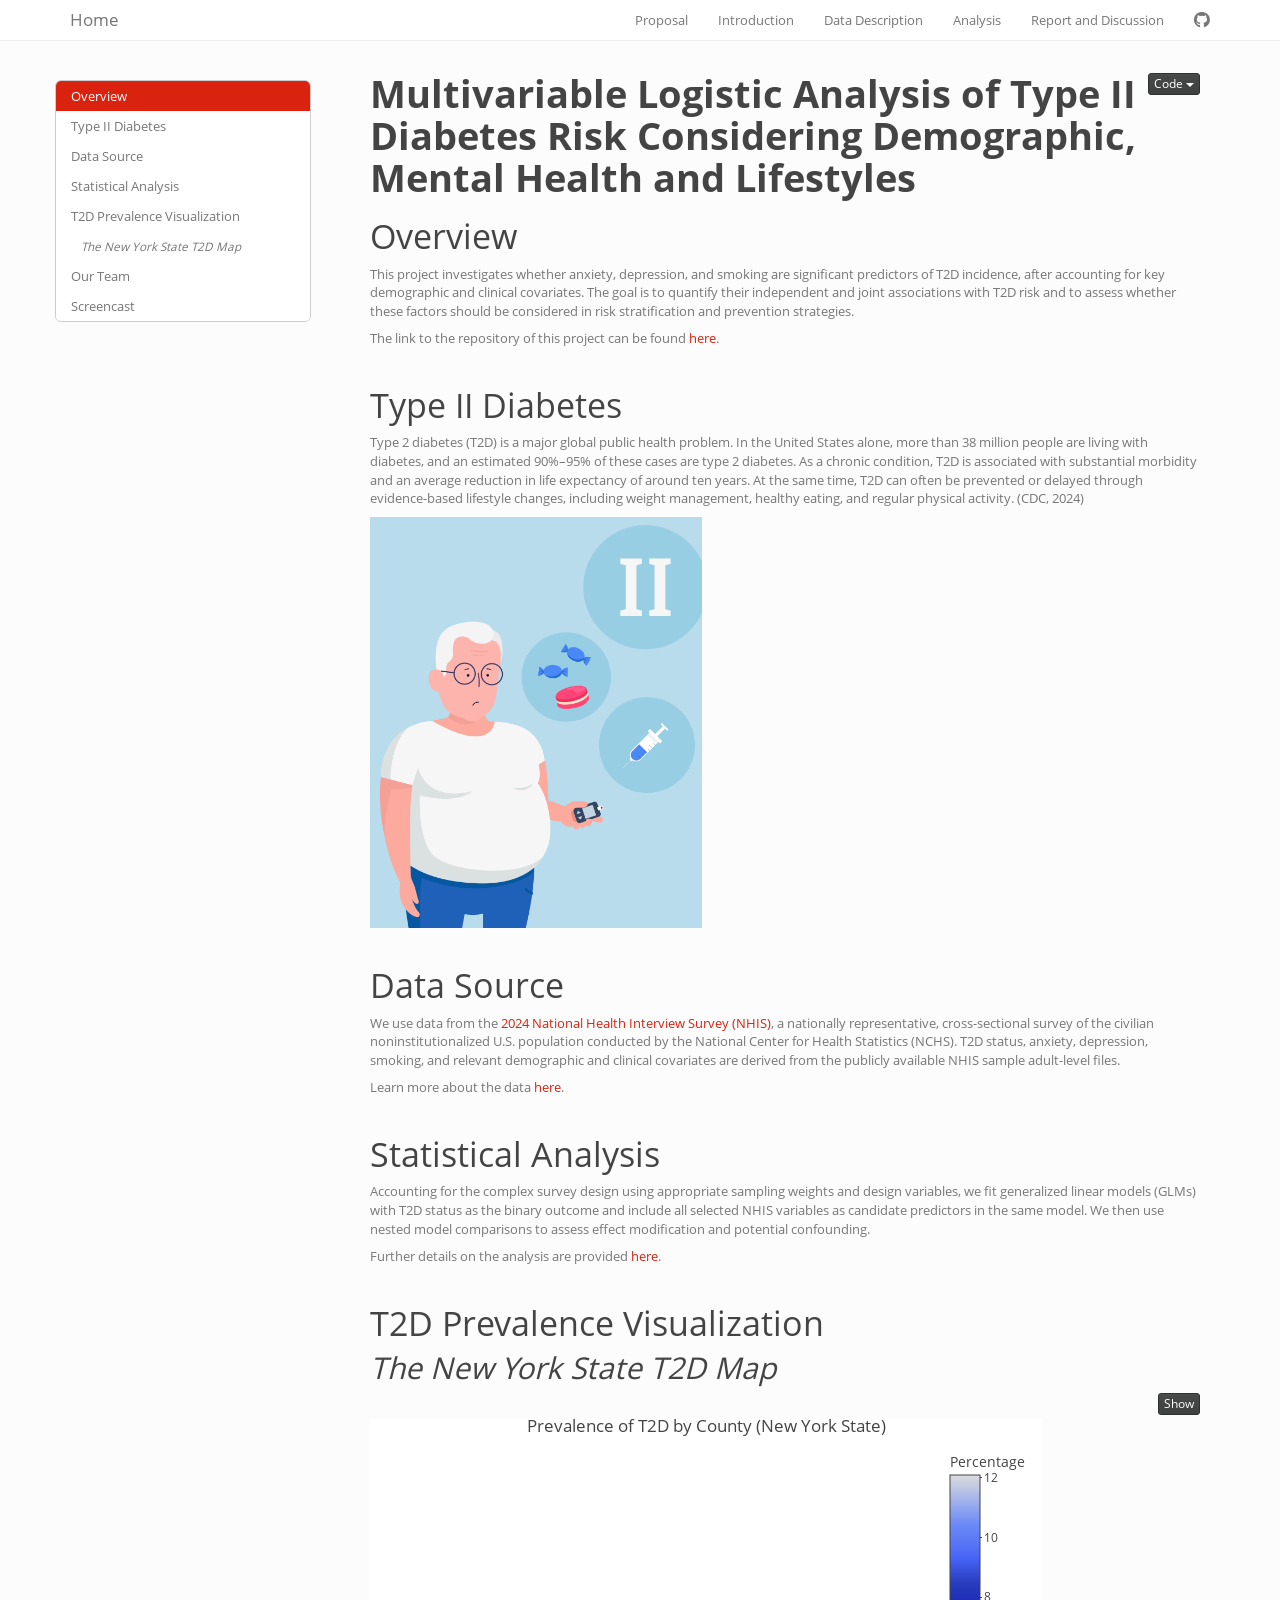
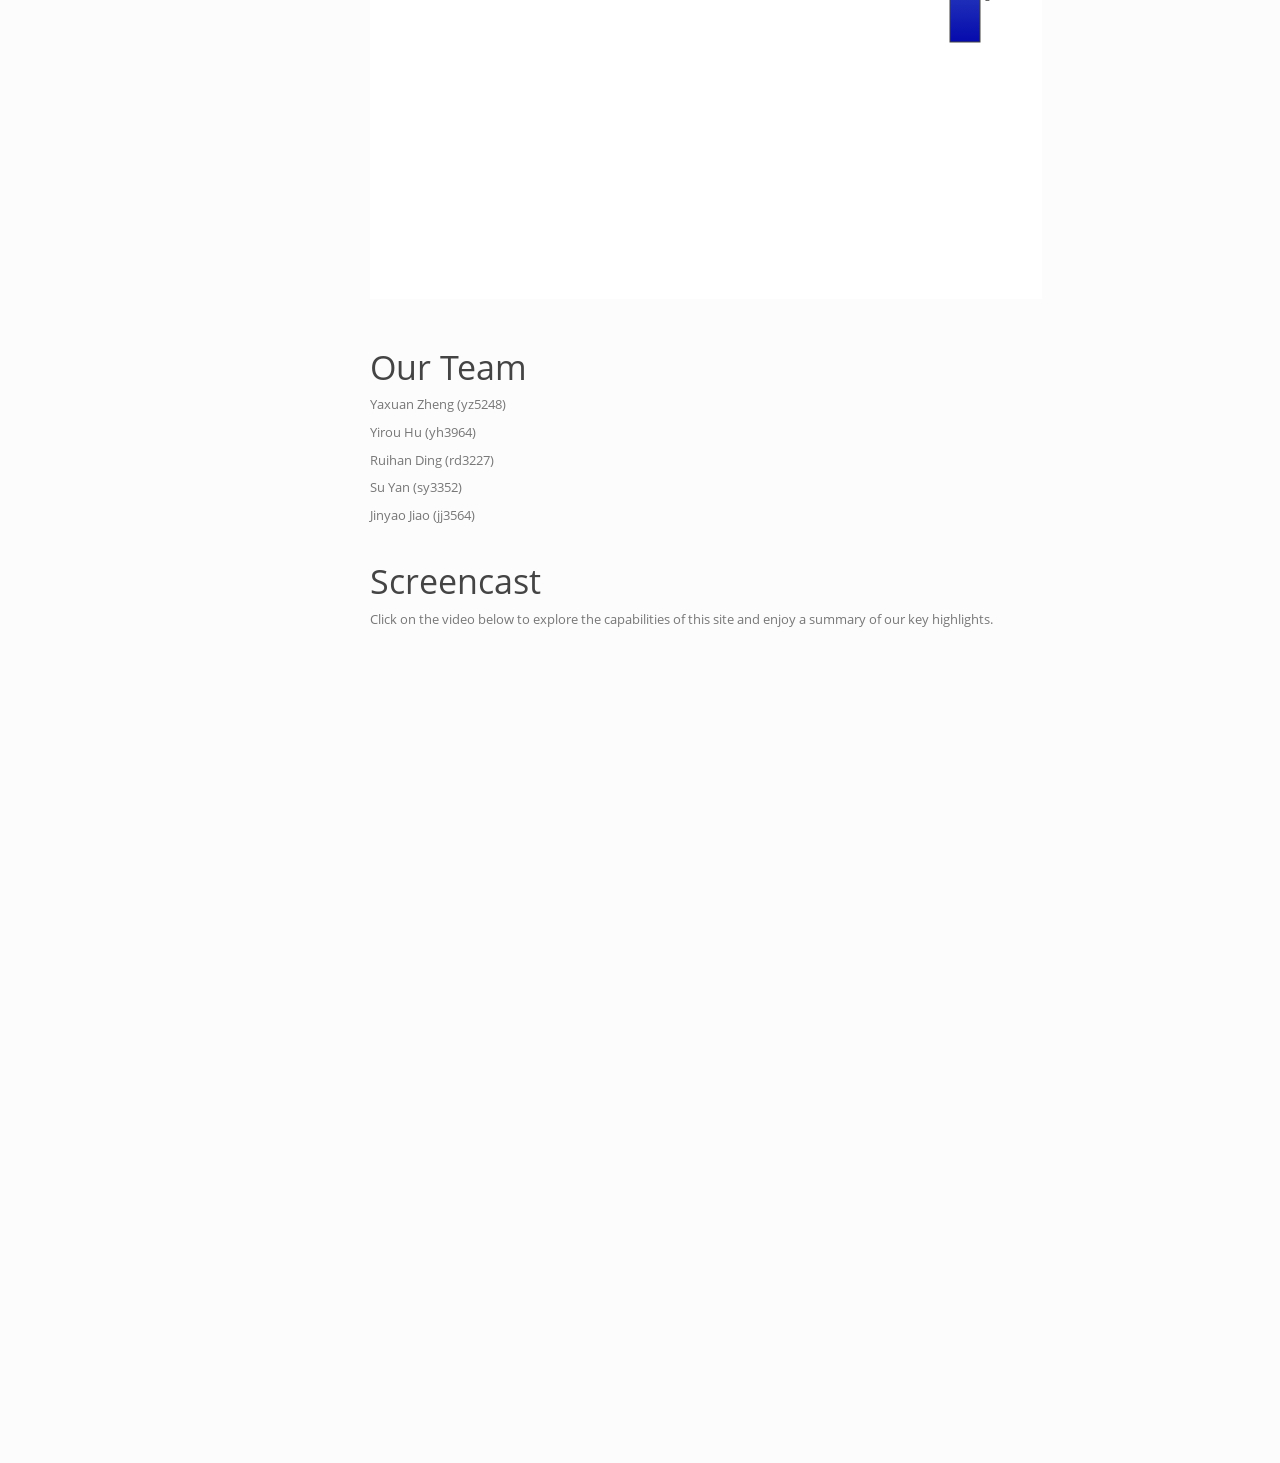
==== commit ecb99e42: "update" ====
--- a/index.html
+++ b/index.html
@@ -420,9 +420,9 @@
 <p>Accounting for the complex survey design using appropriate sampling
 weights and design variables, we fit generalized linear models (GLMs)
 with T2D status as the binary outcome and include all selected NHIS
-variables as candidate predictors in the same model. We then extend
-these models with interaction terms and use nested model comparisons to
-assess effect modification and potential confounding.</p>
+variables as candidate predictors in the same model. We then use nested
+model comparisons to assess effect modification and potential
+confounding.</p>
 <p>Further details on the analysis are provided <a
 href="analysis.html">here</a>.</p>
 </div>
@@ -468,8 +468,8 @@
   )
 
 fig</code></pre>
-<div class="plotly html-widget html-fill-item" id="htmlwidget-2f544729785b3b266f52" style="width:672px;height:480px;"></div>
-<script type="application/json" data-for="htmlwidget-2f544729785b3b266f52">{"x":{"visdat":{"3f7b14372ba0":["function () ","plotlyVisDat"]},"cur_data":"3f7b14372ba0","attrs":{"3f7b14372ba0":{"geojson":"https://raw.githubusercontent.com/plotly/datasets/master/geojson-counties-fips.json","locations":{},"z":{},"colorscale":"Blues","text":{},"hoverinfo":"text","marker":{"line":{"width":0}},"alpha_stroke":1,"sizes":[10,100],"spans":[1,20],"type":"choropleth"}},"layout":{"margin":{"b":40,"l":60,"t":25,"r":10},"title":"Prevalence of T2D by County (New York State)","geo":{"fitbounds":"locations","visible":false},"scene":{"zaxis":{"title":"Percentage"}},"hovermode":"closest","showlegend":false,"legend":{"yanchor":"top","y":0.5}},"source":"A","config":{"modeBarButtonsToAdd":["hoverclosest","hovercompare"],"showSendToCloud":false},"data":[{"colorbar":{"title":"Percentage","ticklen":2,"len":0.5,"lenmode":"fraction","y":1,"yanchor":"top"},"colorscale":"Blues","showscale":true,"geojson":"https://raw.githubusercontent.com/plotly/datasets/master/geojson-counties-fips.json","locations":["36001","36003","36005","36007","36009","36011","36013","36015","36017","36019","36021","36023","36025","36027","36029","36031","36033","36035","36037","36039","36041","36043","36045","36047","36049","36051","36053","36055","36057","36059","36061","36063","36065","36067","36069","36071","36073","36075","36077","36079","36081","36083","36085","36087","36089","36091","36093","36095","36097","36099","36101","36103","36105","36107","36109","36111","36113","36115","36117","36119","36121","36123"],"z":[8.0999999999999996,10.800000000000001,12.1,9.1999999999999993,9.1999999999999993,9.0999999999999996,11.6,9.4000000000000004,10,10.800000000000001,8.5,8.8000000000000007,8.5999999999999996,7.0999999999999996,9,7.7999999999999998,11.300000000000001,9.8000000000000007,8.8000000000000007,8.8000000000000007,7.7999999999999998,8,10.9,9.6999999999999993,10.699999999999999,8.9000000000000004,8.0999999999999996,10.300000000000001,8.5,7.9000000000000004,6.5,10.199999999999999,9.1999999999999993,9.6999999999999993,8.5,9.3000000000000007,10.699999999999999,9.3000000000000007,9,7.0999999999999996,10.800000000000001,9.5999999999999996,10.300000000000001,8.4000000000000004,11.300000000000001,7.5,8.4000000000000004,8.9000000000000004,10.199999999999999,9.0999999999999996,9.6999999999999993,7.5999999999999996,10.1,9.4000000000000004,7.0999999999999996,8.0999999999999996,8.9000000000000004,8.5,9.0999999999999996,7,9.4000000000000004,8.3000000000000007],"text":["County: Albany County<br>Percentage: 8.1%","County: Allegany County<br>Percentage: 10.8%","County: Bronx County<br>Percentage: 12.1%","County: Broome County<br>Percentage: 9.2%","County: Cattaraugus County<br>Percentage: 9.2%","County: Cayuga County<br>Percentage: 9.1%","County: Chautauqua County<br>Percentage: 11.6%","County: Chemung County<br>Percentage: 9.4%","County: Chenango County<br>Percentage: 10%","County: Clinton County<br>Percentage: 10.8%","County: Columbia County<br>Percentage: 8.5%","County: Cortland County<br>Percentage: 8.8%","County: Delaware County<br>Percentage: 8.6%","County: Dutchess County<br>Percentage: 7.1%","County: Erie County<br>Percentage: 9%","County: Essex County<br>Percentage: 7.8%","County: Franklin County<br>Percentage: 11.3%","County: Fulton County<br>Percentage: 9.8%","County: Genesee County<br>Percentage: 8.8%","County: Greene County<br>Percentage: 8.8%","County: Hamilton County<br>Percentage: 7.8%","County: Herkimer County<br>Percentage: 8%","County: Jefferson County<br>Percentage: 10.9%","County: Kings County<br>Percentage: 9.7%","County: Lewis County<br>Percentage: 10.7%","County: Livingston County<br>Percentage: 8.9%","County: Madison County<br>Percentage: 8.1%","County: Monroe County<br>Percentage: 10.3%","County: Montgomery County<br>Percentage: 8.5%","County: Nassau County<br>Percentage: 7.9%","County: New York County<br>Percentage: 6.5%","County: Niagara County<br>Percentage: 10.2%","County: Oneida County<br>Percentage: 9.2%","County: Onondaga County<br>Percentage: 9.7%","County: Ontario County<br>Percentage: 8.5%","County: Orange County<br>Percentage: 9.3%","County: Orleans County<br>Percentage: 10.7%","County: Oswego County<br>Percentage: 9.3%","County: Otsego County<br>Percentage: 9%","County: Putnam County<br>Percentage: 7.1%","County: Queens County<br>Percentage: 10.8%","County: Rensselaer County<br>Percentage: 9.6%","County: Richmond County<br>Percentage: 10.3%","County: Rockland County<br>Percentage: 8.4%","County: St. Lawrence County<br>Percentage: 11.3%","County: Saratoga County<br>Percentage: 7.5%","County: Schenectady County<br>Percentage: 8.4%","County: Schoharie County<br>Percentage: 8.9%","County: Schuyler County<br>Percentage: 10.2%","County: Seneca County<br>Percentage: 9.1%","County: Steuben County<br>Percentage: 9.7%","County: Suffolk County<br>Percentage: 7.6%","County: Sullivan County<br>Percentage: 10.1%","County: Tioga County<br>Percentage: 9.4%","County: Tompkins County<br>Percentage: 7.1%","County: Ulster County<br>Percentage: 8.1%","County: Warren County<br>Percentage: 8.9%","County: Washington County<br>Percentage: 8.5%","County: Wayne County<br>Percentage: 9.1%","County: Westchester County<br>Percentage: 7%","County: Wyoming County<br>Percentage: 9.4%","County: Yates County<br>Percentage: 8.3%"],"hoverinfo":["text","text","text","text","text","text","text","text","text","text","text","text","text","text","text","text","text","text","text","text","text","text","text","text","text","text","text","text","text","text","text","text","text","text","text","text","text","text","text","text","text","text","text","text","text","text","text","text","text","text","text","text","text","text","text","text","text","text","text","text","text","text"],"marker":{"line":{"color":"rgba(31,119,180,1)","width":0}},"type":"choropleth","frame":null}],"highlight":{"on":"plotly_click","persistent":false,"dynamic":false,"selectize":false,"opacityDim":0.20000000000000001,"selected":{"opacity":1},"debounce":0},"shinyEvents":["plotly_hover","plotly_click","plotly_selected","plotly_relayout","plotly_brushed","plotly_brushing","plotly_clickannotation","plotly_doubleclick","plotly_deselect","plotly_afterplot","plotly_sunburstclick"],"base_url":"https://plot.ly"},"evals":[],"jsHooks":[]}</script>
+<div class="plotly html-widget html-fill-item" id="htmlwidget-481ef376d58de38671c5" style="width:672px;height:480px;"></div>
+<script type="application/json" data-for="htmlwidget-481ef376d58de38671c5">{"x":{"visdat":{"1239e3822c765":["function () ","plotlyVisDat"]},"cur_data":"1239e3822c765","attrs":{"1239e3822c765":{"geojson":"https://raw.githubusercontent.com/plotly/datasets/master/geojson-counties-fips.json","locations":{},"z":{},"colorscale":"Blues","text":{},"hoverinfo":"text","marker":{"line":{"width":0}},"alpha_stroke":1,"sizes":[10,100],"spans":[1,20],"type":"choropleth"}},"layout":{"margin":{"b":40,"l":60,"t":25,"r":10},"title":"Prevalence of T2D by County (New York State)","geo":{"fitbounds":"locations","visible":false},"scene":{"zaxis":{"title":"Percentage"}},"hovermode":"closest","showlegend":false,"legend":{"yanchor":"top","y":0.5}},"source":"A","config":{"modeBarButtonsToAdd":["hoverclosest","hovercompare"],"showSendToCloud":false},"data":[{"colorbar":{"title":"Percentage","ticklen":2,"len":0.5,"lenmode":"fraction","y":1,"yanchor":"top"},"colorscale":"Blues","showscale":true,"geojson":"https://raw.githubusercontent.com/plotly/datasets/master/geojson-counties-fips.json","locations":["36001","36003","36005","36007","36009","36011","36013","36015","36017","36019","36021","36023","36025","36027","36029","36031","36033","36035","36037","36039","36041","36043","36045","36047","36049","36051","36053","36055","36057","36059","36061","36063","36065","36067","36069","36071","36073","36075","36077","36079","36081","36083","36085","36087","36089","36091","36093","36095","36097","36099","36101","36103","36105","36107","36109","36111","36113","36115","36117","36119","36121","36123"],"z":[8.0999999999999996,10.800000000000001,12.1,9.1999999999999993,9.1999999999999993,9.0999999999999996,11.6,9.4000000000000004,10,10.800000000000001,8.5,8.8000000000000007,8.5999999999999996,7.0999999999999996,9,7.7999999999999998,11.300000000000001,9.8000000000000007,8.8000000000000007,8.8000000000000007,7.7999999999999998,8,10.9,9.6999999999999993,10.699999999999999,8.9000000000000004,8.0999999999999996,10.300000000000001,8.5,7.9000000000000004,6.5,10.199999999999999,9.1999999999999993,9.6999999999999993,8.5,9.3000000000000007,10.699999999999999,9.3000000000000007,9,7.0999999999999996,10.800000000000001,9.5999999999999996,10.300000000000001,8.4000000000000004,11.300000000000001,7.5,8.4000000000000004,8.9000000000000004,10.199999999999999,9.0999999999999996,9.6999999999999993,7.5999999999999996,10.1,9.4000000000000004,7.0999999999999996,8.0999999999999996,8.9000000000000004,8.5,9.0999999999999996,7,9.4000000000000004,8.3000000000000007],"text":["County: Albany County<br>Percentage: 8.1%","County: Allegany County<br>Percentage: 10.8%","County: Bronx County<br>Percentage: 12.1%","County: Broome County<br>Percentage: 9.2%","County: Cattaraugus County<br>Percentage: 9.2%","County: Cayuga County<br>Percentage: 9.1%","County: Chautauqua County<br>Percentage: 11.6%","County: Chemung County<br>Percentage: 9.4%","County: Chenango County<br>Percentage: 10%","County: Clinton County<br>Percentage: 10.8%","County: Columbia County<br>Percentage: 8.5%","County: Cortland County<br>Percentage: 8.8%","County: Delaware County<br>Percentage: 8.6%","County: Dutchess County<br>Percentage: 7.1%","County: Erie County<br>Percentage: 9%","County: Essex County<br>Percentage: 7.8%","County: Franklin County<br>Percentage: 11.3%","County: Fulton County<br>Percentage: 9.8%","County: Genesee County<br>Percentage: 8.8%","County: Greene County<br>Percentage: 8.8%","County: Hamilton County<br>Percentage: 7.8%","County: Herkimer County<br>Percentage: 8%","County: Jefferson County<br>Percentage: 10.9%","County: Kings County<br>Percentage: 9.7%","County: Lewis County<br>Percentage: 10.7%","County: Livingston County<br>Percentage: 8.9%","County: Madison County<br>Percentage: 8.1%","County: Monroe County<br>Percentage: 10.3%","County: Montgomery County<br>Percentage: 8.5%","County: Nassau County<br>Percentage: 7.9%","County: New York County<br>Percentage: 6.5%","County: Niagara County<br>Percentage: 10.2%","County: Oneida County<br>Percentage: 9.2%","County: Onondaga County<br>Percentage: 9.7%","County: Ontario County<br>Percentage: 8.5%","County: Orange County<br>Percentage: 9.3%","County: Orleans County<br>Percentage: 10.7%","County: Oswego County<br>Percentage: 9.3%","County: Otsego County<br>Percentage: 9%","County: Putnam County<br>Percentage: 7.1%","County: Queens County<br>Percentage: 10.8%","County: Rensselaer County<br>Percentage: 9.6%","County: Richmond County<br>Percentage: 10.3%","County: Rockland County<br>Percentage: 8.4%","County: St. Lawrence County<br>Percentage: 11.3%","County: Saratoga County<br>Percentage: 7.5%","County: Schenectady County<br>Percentage: 8.4%","County: Schoharie County<br>Percentage: 8.9%","County: Schuyler County<br>Percentage: 10.2%","County: Seneca County<br>Percentage: 9.1%","County: Steuben County<br>Percentage: 9.7%","County: Suffolk County<br>Percentage: 7.6%","County: Sullivan County<br>Percentage: 10.1%","County: Tioga County<br>Percentage: 9.4%","County: Tompkins County<br>Percentage: 7.1%","County: Ulster County<br>Percentage: 8.1%","County: Warren County<br>Percentage: 8.9%","County: Washington County<br>Percentage: 8.5%","County: Wayne County<br>Percentage: 9.1%","County: Westchester County<br>Percentage: 7%","County: Wyoming County<br>Percentage: 9.4%","County: Yates County<br>Percentage: 8.3%"],"hoverinfo":["text","text","text","text","text","text","text","text","text","text","text","text","text","text","text","text","text","text","text","text","text","text","text","text","text","text","text","text","text","text","text","text","text","text","text","text","text","text","text","text","text","text","text","text","text","text","text","text","text","text","text","text","text","text","text","text","text","text","text","text","text","text"],"marker":{"line":{"color":"rgba(31,119,180,1)","width":0}},"type":"choropleth","frame":null}],"highlight":{"on":"plotly_click","persistent":false,"dynamic":false,"selectize":false,"opacityDim":0.20000000000000001,"selected":{"opacity":1},"debounce":0},"shinyEvents":["plotly_hover","plotly_click","plotly_selected","plotly_relayout","plotly_brushed","plotly_brushing","plotly_clickannotation","plotly_doubleclick","plotly_deselect","plotly_afterplot","plotly_sunburstclick"],"base_url":"https://plot.ly"},"evals":[],"jsHooks":[]}</script>
 </div>
 </div>
 <div id="our-team" class="section level1">
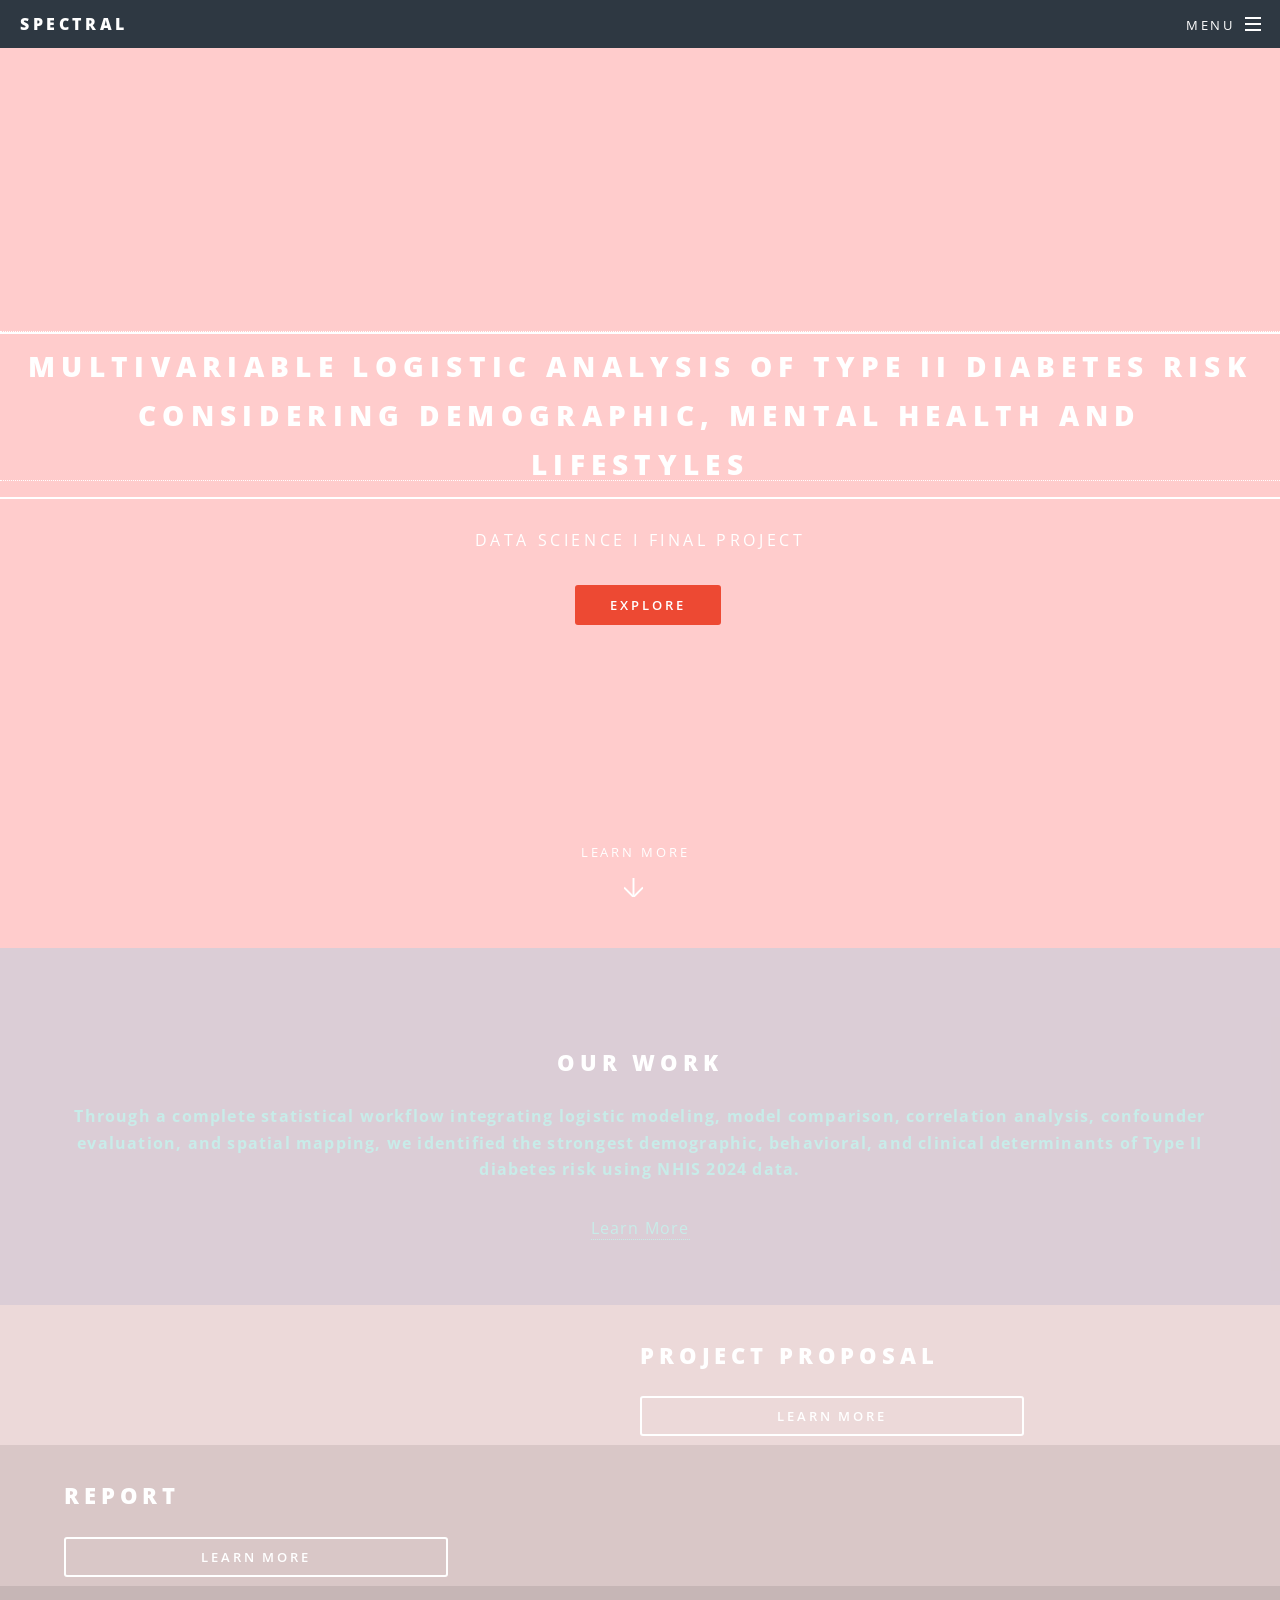
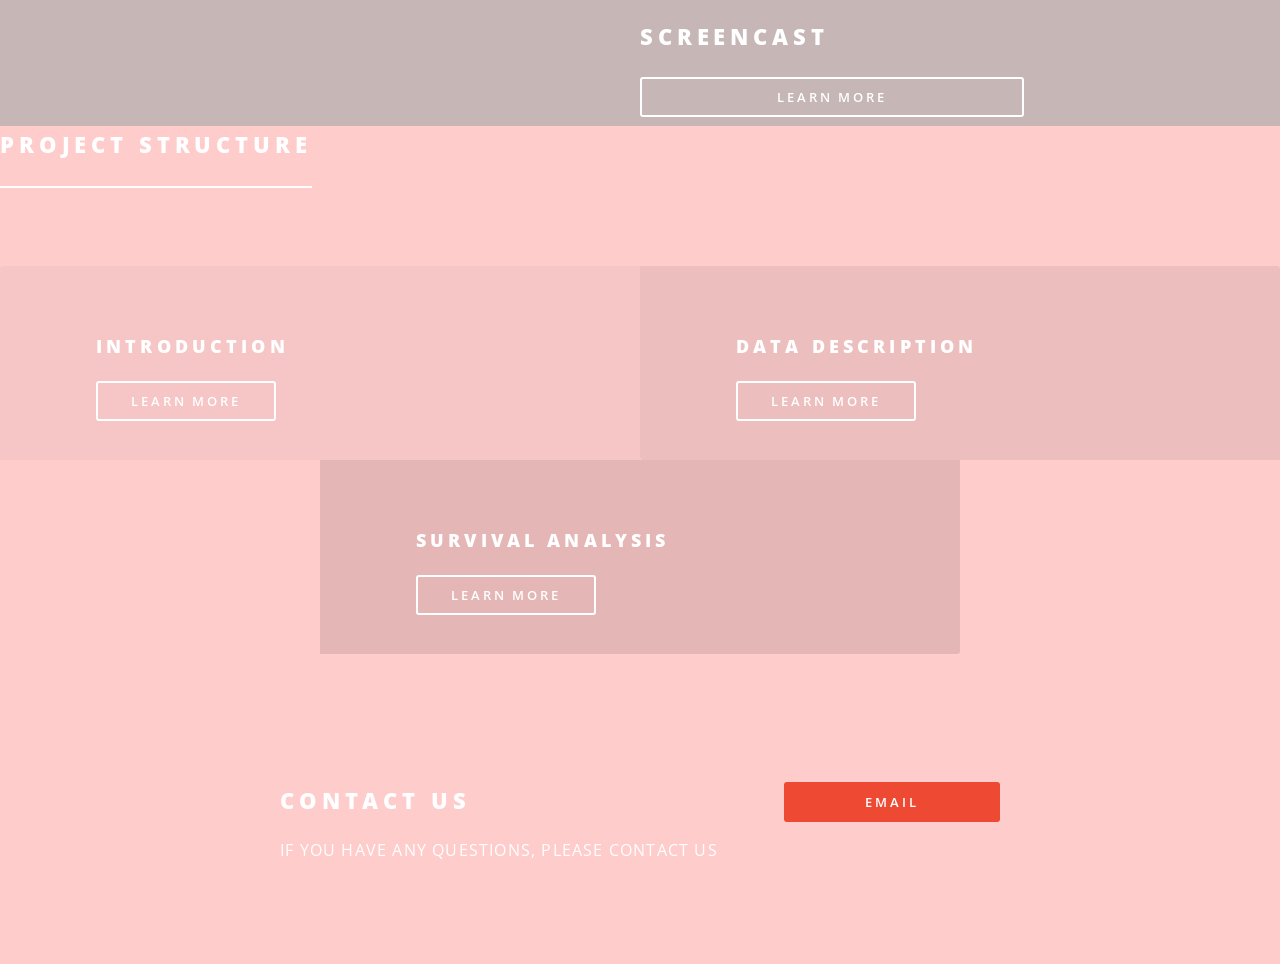
==== commit c8fd8741: "index update" ====
--- a/index.html
+++ b/index.html
@@ -1,571 +1,140 @@
-<!DOCTYPE html>
+<!DOCTYPE HTML>
 
 <html>
+	<head>
+	  <style>
+    body {
+        background-color: #ffcccc !important;   
+    }
+</style>
 
-<head>
+		<title>Multivariable Logistic Analysis of Type II Diabetes Risk Considering Demographic, Mental Health and Lifestyles</title>
+		<meta charset="utf-8" />
+		<meta name="viewport" content="width=device-width, initial-scale=1, user-scalable=no" />
+		<link rel="stylesheet" href="assets/css/main.css" />
+		<noscript><link rel="stylesheet" href="assets/css/noscript.css" /></noscript>
+	</head>
+	<body class="is-preload">
 
-<meta charset="utf-8" />
-<meta name="generator" content="pandoc" />
-<meta http-equiv="X-UA-Compatible" content="IE=EDGE" />
+		<!-- Page Wrapper -->
+			<div id="page-wrapper">
+
+				<!-- Header -->
+					<header id="header">
+						<h1><a href="Overview.html">Spectral</a></h1>
+						<nav id="nav">
+							<ul>
+								<li class="special">
+									<a href="#menu" class="menuToggle"><span>Menu</span></a>
+									<div id="menu">
+										<ul>
+											<li><a href="Overview.html">Home</a></li>
+											<li><a href="Proposal.html">Proposal</a></li>
+											<li><a href="report.html">Report and Discussion</a></li>
+											<li><a href="introduction.html">Introduction</a></li>
+											<li><a href="data.html">Data Description</a></li>
+											<li><a href="analysis.html">Analysis</a></li>
+											<li><a href="mailto:rd3227@cumc.columbia.edu">Contact Us</a></li>
+											<li><a href="https://github.com/Yaxuan-Z111/p8105_final_project" 
+										</ul>
+									</div>
+								</li>
+							</ul>
+						</nav>
+					</header>
 
 
 
+<!-- Banner -->
+					<section id="banner">
+						<div class="inner">
+							<h2>Multivariable Logistic Analysis of Type II Diabetes Risk Considering Demographic, Mental Health and Lifestyles</h2>
+							<p>Data Science I Final Project</p>
+							<ul class="actions special">
+								<li><a href="#one" class="button primary">Explore</a></li>
+							</ul>
+						</div>
+						<a href="#one" class="more scrolly">Learn More</a>
+					</section>
+<!-- One -->
+<section id="one" class="wrapper style1 special" style="background-color: rgba(135, 206, 235, 0.3);">
+    <div class="inner">
+        <h2>Our Work</h2>
+        <p style="font-weight: bold;">Through a complete statistical workflow integrating logistic modeling, model comparison, correlation analysis, confounder evaluation, and spatial mapping, we identified the strongest demographic, behavioral, and clinical determinants of Type II diabetes risk using NHIS 2024 data.</p>
+        <a href="#two" class="more scrolly">Learn More</a>
+    </div>
+</section>
 
-<title>Multivariable Logistic Analysis of Type II Diabetes Risk Considering Demographic, Mental Health and Lifestyles</title>
+<!-- Two -->
+<section id="two" class="wrapper alt style2" style="background-color: rgba(255, 255, 255, 0.6);">
+    <section class="spotlight">
+        <div class="image"><img src="images/pic10.jpg" alt="" /></div>
+        <div class="content">
+            <h2>Project Proposal</h2>
+            <a href="Proposal.html" class="button fit learn-more">Learn More</a>
+        </div>
+    </section>
+    <section class="spotlight">
+        <div class="image"><img src="images/pic11.jpg" alt="" /></div>
+        <div class="content">
+            <h2>Report</h2>
+            <a href="report.html" class="button fit learn-more">Learn More</a>
+        </div>
+    </section>
+    <section class="spotlight">
+        <div class="image"><img src="images/pic12.jpg" alt="" /></div>
+        <div class="content">
+            <h2>Screencast</h2>
+            <a href="https://youtu.be/2_Qcc_IW_dY" class="button fit learn-more">Learn More</a>
+        </div>
+    </section>
+</section>
 
-<script src="site_libs/header-attrs-2.29/header-attrs.js"></script>
-<script src="site_libs/jquery-3.6.0/jquery-3.6.0.min.js"></script>
-<meta name="viewport" content="width=device-width, initial-scale=1" />
-<link href="site_libs/bootstrap-3.3.5/css/simplex.min.css" rel="stylesheet" />
-<script src="site_libs/bootstrap-3.3.5/js/bootstrap.min.js"></script>
-<script src="site_libs/bootstrap-3.3.5/shim/html5shiv.min.js"></script>
-<script src="site_libs/bootstrap-3.3.5/shim/respond.min.js"></script>
-<style>h1 {font-size: 34px;}
-       h1.title {font-size: 38px;}
-       h2 {font-size: 30px;}
-       h3 {font-size: 24px;}
-       h4 {font-size: 18px;}
-       h5 {font-size: 16px;}
-       h6 {font-size: 12px;}
-       code {color: inherit; background-color: rgba(0, 0, 0, 0.04);}
-       pre:not([class]) { background-color: white }</style>
-<script src="site_libs/jqueryui-1.13.2/jquery-ui.min.js"></script>
-<link href="site_libs/tocify-1.9.1/jquery.tocify.css" rel="stylesheet" />
-<script src="site_libs/tocify-1.9.1/jquery.tocify.js"></script>
-<script src="site_libs/navigation-1.1/tabsets.js"></script>
-<script src="site_libs/navigation-1.1/codefolding.js"></script>
-<link href="site_libs/highlightjs-9.12.0/default.css" rel="stylesheet" />
-<script src="site_libs/highlightjs-9.12.0/highlight.js"></script>
-<link href="site_libs/htmltools-fill-0.5.8.1/fill.css" rel="stylesheet" />
-<script src="site_libs/htmlwidgets-1.6.4/htmlwidgets.js"></script>
-<script src="site_libs/plotly-binding-4.11.0/plotly.js"></script>
-<script src="site_libs/typedarray-0.1/typedarray.min.js"></script>
-<link href="site_libs/crosstalk-1.2.2/css/crosstalk.min.css" rel="stylesheet" />
-<script src="site_libs/crosstalk-1.2.2/js/crosstalk.min.js"></script>
-<link href="site_libs/plotly-htmlwidgets-css-2.11.1/plotly-htmlwidgets.css" rel="stylesheet" />
-<script src="site_libs/plotly-main-2.11.1/plotly-latest.min.js"></script>
-<link href="site_libs/font-awesome-6.5.2/css/all.min.css" rel="stylesheet" />
-<link href="site_libs/font-awesome-6.5.2/css/v4-shims.min.css" rel="stylesheet" />
+<div class="inner" style="position: relative; z-index: 2;">
+    <header class="major">
+        <h2>Project Structure</h2>
+    </header>
+    <ul class="features">
+        <li>
+            <h3>Introduction</h3>
+            <a href="introduction.html" class="button">Learn More</a>
+        </li>
+        <li>
+            <h3>Data Description</h3>
+            <a href="data.html" class="button">Learn More</a>
+        </li>
+        <li>
+            <h3>Survival Analysis</h3>
+            <a href="analysis.html" class="button">Learn More</a>
+        </li>
+    </ul>
+</div>
+</section>
 
-<style type="text/css">
-  code{white-space: pre-wrap;}
-  span.smallcaps{font-variant: small-caps;}
-  span.underline{text-decoration: underline;}
-  div.column{display: inline-block; vertical-align: top; width: 50%;}
-  div.hanging-indent{margin-left: 1.5em; text-indent: -1.5em;}
-  ul.task-list{list-style: none;}
-    </style>
 
-<style type="text/css">code{white-space: pre;}</style>
-<script type="text/javascript">
-if (window.hljs) {
-  hljs.configure({languages: []});
-  hljs.initHighlightingOnLoad();
-  if (document.readyState && document.readyState === "complete") {
-    window.setTimeout(function() { hljs.initHighlighting(); }, 0);
-  }
-}
-</script>
+<!-- CTA -->
+<section id="cta" class="wrapper style4">
+    <div class="inner">
+        <header>
+            <h2>Contact Us</h2>
+            <p>IF YOU HAVE ANY QUESTIONS, PLEASE CONTACT US</p>
+        </header>
+        <ul class="actions stacked">
+            <li><a href="mailto:rd3227@cumc.columbia.edu" class="button fit primary" >Email</a></li>
+        </ul>
+    </div>
+</section>
 
 
 
+<!-- Scripts -->
+			<script src="assets/js/jquery.min.js"></script>
+			<script src="assets/js/jquery.scrollex.min.js"></script>
+			<script src="assets/js/jquery.scrolly.min.js"></script>
+			<script src="assets/js/browser.min.js"></script>
+			<script src="assets/js/breakpoints.min.js"></script>
+			<script src="assets/js/util.js"></script>
+			<script src="assets/js/main.js"></script>
 
-
-
-<link rel="stylesheet" href="style.css" type="text/css" />
-
-
-
-<style type = "text/css">
-.main-container {
-  max-width: 940px;
-  margin-left: auto;
-  margin-right: auto;
-}
-img {
-  max-width:100%;
-}
-.tabbed-pane {
-  padding-top: 12px;
-}
-.html-widget {
-  margin-bottom: 20px;
-}
-button.code-folding-btn:focus {
-  outline: none;
-}
-summary {
-  display: list-item;
-}
-details > summary > p:only-child {
-  display: inline;
-}
-pre code {
-  padding: 0;
-}
-</style>
-
-
-<style type="text/css">
-.dropdown-submenu {
-  position: relative;
-}
-.dropdown-submenu>.dropdown-menu {
-  top: 0;
-  left: 100%;
-  margin-top: -6px;
-  margin-left: -1px;
-  border-radius: 0 6px 6px 6px;
-}
-.dropdown-submenu:hover>.dropdown-menu {
-  display: block;
-}
-.dropdown-submenu>a:after {
-  display: block;
-  content: " ";
-  float: right;
-  width: 0;
-  height: 0;
-  border-color: transparent;
-  border-style: solid;
-  border-width: 5px 0 5px 5px;
-  border-left-color: #cccccc;
-  margin-top: 5px;
-  margin-right: -10px;
-}
-.dropdown-submenu:hover>a:after {
-  border-left-color: #adb5bd;
-}
-.dropdown-submenu.pull-left {
-  float: none;
-}
-.dropdown-submenu.pull-left>.dropdown-menu {
-  left: -100%;
-  margin-left: 10px;
-  border-radius: 6px 0 6px 6px;
-}
-</style>
-
-<script type="text/javascript">
-// manage active state of menu based on current page
-$(document).ready(function () {
-  // active menu anchor
-  href = window.location.pathname
-  href = href.substr(href.lastIndexOf('/') + 1)
-  if (href === "")
-    href = "index.html";
-  var menuAnchor = $('a[href="' + href + '"]');
-
-  // mark the anchor link active (and if it's in a dropdown, also mark that active)
-  var dropdown = menuAnchor.closest('li.dropdown');
-  if (window.bootstrap) { // Bootstrap 4+
-    menuAnchor.addClass('active');
-    dropdown.find('> .dropdown-toggle').addClass('active');
-  } else { // Bootstrap 3
-    menuAnchor.parent().addClass('active');
-    dropdown.addClass('active');
-  }
-
-  // Navbar adjustments
-  var navHeight = $(".navbar").first().height() + 15;
-  var style = document.createElement('style');
-  var pt = "padding-top: " + navHeight + "px; ";
-  var mt = "margin-top: -" + navHeight + "px; ";
-  var css = "";
-  // offset scroll position for anchor links (for fixed navbar)
-  for (var i = 1; i <= 6; i++) {
-    css += ".section h" + i + "{ " + pt + mt + "}\n";
-  }
-  style.innerHTML = "body {" + pt + "padding-bottom: 40px; }\n" + css;
-  document.head.appendChild(style);
-});
-</script>
-
-<!-- tabsets -->
-
-<style type="text/css">
-.tabset-dropdown > .nav-tabs {
-  display: inline-table;
-  max-height: 500px;
-  min-height: 44px;
-  overflow-y: auto;
-  border: 1px solid #ddd;
-  border-radius: 4px;
-}
-
-.tabset-dropdown > .nav-tabs > li.active:before, .tabset-dropdown > .nav-tabs.nav-tabs-open:before {
-  content: "\e259";
-  font-family: 'Glyphicons Halflings';
-  display: inline-block;
-  padding: 10px;
-  border-right: 1px solid #ddd;
-}
-
-.tabset-dropdown > .nav-tabs.nav-tabs-open > li.active:before {
-  content: "\e258";
-  font-family: 'Glyphicons Halflings';
-  border: none;
-}
-
-.tabset-dropdown > .nav-tabs > li.active {
-  display: block;
-}
-
-.tabset-dropdown > .nav-tabs > li > a,
-.tabset-dropdown > .nav-tabs > li > a:focus,
-.tabset-dropdown > .nav-tabs > li > a:hover {
-  border: none;
-  display: inline-block;
-  border-radius: 4px;
-  background-color: transparent;
-}
-
-.tabset-dropdown > .nav-tabs.nav-tabs-open > li {
-  display: block;
-  float: none;
-}
-
-.tabset-dropdown > .nav-tabs > li {
-  display: none;
-}
-</style>
-
-<!-- code folding -->
-<style type="text/css">
-.code-folding-btn { margin-bottom: 4px; }
-</style>
-
-
-
-<style type="text/css">
-
-#TOC {
-  margin: 25px 0px 20px 0px;
-}
-@media (max-width: 768px) {
-#TOC {
-  position: relative;
-  width: 100%;
-}
-}
-
-@media print {
-.toc-content {
-  /* see https://github.com/w3c/csswg-drafts/issues/4434 */
-  float: right;
-}
-}
-
-.toc-content {
-  padding-left: 30px;
-  padding-right: 40px;
-}
-
-div.main-container {
-  max-width: 1200px;
-}
-
-div.tocify {
-  width: 20%;
-  max-width: 260px;
-  max-height: 85%;
-}
-
-@media (min-width: 768px) and (max-width: 991px) {
-  div.tocify {
-    width: 25%;
-  }
-}
-
-@media (max-width: 767px) {
-  div.tocify {
-    width: 100%;
-    max-width: none;
-  }
-}
-
-.tocify ul, .tocify li {
-  line-height: 20px;
-}
-
-.tocify-subheader .tocify-item {
-  font-size: 0.90em;
-}
-
-.tocify .list-group-item {
-  border-radius: 0px;
-}
-
-
-</style>
-
-
-
-</head>
-
-<body>
-
-
-<div class="container-fluid main-container">
-
-
-<!-- setup 3col/9col grid for toc_float and main content  -->
-<div class="row">
-<div class="col-xs-12 col-sm-4 col-md-3">
-<div id="TOC" class="tocify">
-</div>
-</div>
-
-<div class="toc-content col-xs-12 col-sm-8 col-md-9">
-
-
-
-
-<div class="navbar navbar-default  navbar-fixed-top" role="navigation">
-  <div class="container">
-    <div class="navbar-header">
-      <button type="button" class="navbar-toggle collapsed" data-toggle="collapse" data-bs-toggle="collapse" data-target="#navbar" data-bs-target="#navbar">
-        <span class="icon-bar"></span>
-        <span class="icon-bar"></span>
-        <span class="icon-bar"></span>
-      </button>
-      <a class="navbar-brand" href="index.html">Home</a>
-    </div>
-    <div id="navbar" class="navbar-collapse collapse">
-      <ul class="nav navbar-nav">
-        
-      </ul>
-      <ul class="nav navbar-nav navbar-right">
-        <li>
-  <a href="Proposal.html">Proposal</a>
-</li>
-<li>
-  <a href="introduction.html">Introduction</a>
-</li>
-<li>
-  <a href="data.html">Data Description</a>
-</li>
-<li>
-  <a href="analysis.html">Analysis</a>
-</li>
-<li>
-  <a href="report and discussion.html">Report and Discussion</a>
-</li>
-<li>
-  <a href="https://github.com/Yaxuan-Z111/p8105_final_project.github.io.git">
-    <span class="fa fa-github fa-lg"></span>
-     
-  </a>
-</li>
-      </ul>
-    </div><!--/.nav-collapse -->
-  </div><!--/.container -->
-</div><!--/.navbar -->
-
-<div id="header">
-
-<div class="btn-group pull-right float-right">
-<button type="button" class="btn btn-default btn-xs btn-secondary btn-sm dropdown-toggle" data-toggle="dropdown" data-bs-toggle="dropdown" aria-haspopup="true" aria-expanded="false"><span>Code</span> <span class="caret"></span></button>
-<ul class="dropdown-menu dropdown-menu-right" style="min-width: 50px;">
-<li><a id="rmd-show-all-code" href="#">Show All Code</a></li>
-<li><a id="rmd-hide-all-code" href="#">Hide All Code</a></li>
-</ul>
-</div>
-
-
-
-<h1 class="title toc-ignore">Multivariable Logistic Analysis of Type II
-Diabetes Risk Considering Demographic, Mental Health and Lifestyles</h1>
-
-</div>
-
-
-<div id="overview" class="section level1">
-<h1>Overview</h1>
-<p>This project investigates whether anxiety, depression, and smoking
-are significant predictors of T2D incidence, after accounting for key
-demographic and clinical covariates. The goal is to quantify their
-independent and joint associations with T2D risk and to assess whether
-these factors should be considered in risk stratification and prevention
-strategies.</p>
-<p>The link to the repository of this project can be found <a
-href="https://github.com/Yaxuan-Z111/p8105_final_project">here</a>.</p>
-</div>
-<div id="type-ii-diabetes" class="section level1">
-<h1>Type II Diabetes</h1>
-<p>Type 2 diabetes (T2D) is a major global public health problem. In the
-United States alone, more than 38 million people are living with
-diabetes, and an estimated 90%–95% of these cases are type 2 diabetes.
-As a chronic condition, T2D is associated with substantial morbidity and
-an average reduction in life expectancy of around ten years. At the same
-time, T2D can often be prevented or delayed through evidence-based
-lifestyle changes, including weight management, healthy eating, and
-regular physical activity. (CDC, 2024)</p>
-<p><img src="image/type_2_diabetes.png" style="width:40.0%" /></p>
-</div>
-<div id="data-source" class="section level1">
-<h1>Data Source</h1>
-<p>We use data from the <a
-href="https://www.cdc.gov/nchs/nhis/documentation/2024-nhis.html">2024
-National Health Interview Survey (NHIS)</a>, a nationally
-representative, cross-sectional survey of the civilian
-noninstitutionalized U.S. population conducted by the National Center
-for Health Statistics (NCHS). T2D status, anxiety, depression, smoking,
-and relevant demographic and clinical covariates are derived from the
-publicly available NHIS sample adult-level files.</p>
-<p>Learn more about the data <a href="data.html">here</a>.</p>
-</div>
-<div id="statistical-analysis" class="section level1">
-<h1>Statistical Analysis</h1>
-<p>Accounting for the complex survey design using appropriate sampling
-weights and design variables, we fit generalized linear models (GLMs)
-with T2D status as the binary outcome and include all selected NHIS
-variables as candidate predictors in the same model. We then use nested
-model comparisons to assess effect modification and potential
-confounding.</p>
-<p>Further details on the analysis are provided <a
-href="analysis.html">here</a>.</p>
-</div>
-<div id="t2d-prevalence-visualization" class="section level1">
-<h1>T2D Prevalence Visualization</h1>
-<div id="the-new-york-state-t2d-map" class="section level2">
-<h2><em>The New York State T2D Map</em></h2>
-<pre class="r"><code>df_raw = read_csv(
-  &quot;DiabetesAtlas_CountyData.csv&quot;,
-  skip = 2
-)
-
-ny_df = df_raw %&gt;%
-  filter(State == &quot;New York&quot;) %&gt;%
-  mutate(
-    CountyFIPS = sprintf(&quot;%05d&quot;, as.numeric(CountyFIPS)),
-    Percentage = as.numeric(Percentage),
-    hover = paste0(
-      &quot;County: &quot;, County, 
-      &quot;&lt;br&gt;Percentage: &quot;, Percentage, &quot;%&quot;
-    )
-  )
-
-geo_url = &quot;https://raw.githubusercontent.com/plotly/datasets/master/geojson-counties-fips.json&quot;
-
-fig = plot_ly(
-  data = ny_df,
-  type = &quot;choropleth&quot;,
-  geojson = geo_url,
-  locations = ~CountyFIPS,
-  z = ~Percentage,
-  colorscale = &quot;Blues&quot;,
-  text = ~hover,
-  hoverinfo = &quot;text&quot;,
-  marker = list(line = list(width = 0))
-) %&gt;%
-  layout(
-    title = &quot;Prevalence of T2D by County (New York State)&quot;,
-    geo = list(
-      fitbounds = &quot;locations&quot;,
-      visible = FALSE
-    )
-  )
-
-fig</code></pre>
-<div class="plotly html-widget html-fill-item" id="htmlwidget-481ef376d58de38671c5" style="width:672px;height:480px;"></div>
-<script type="application/json" data-for="htmlwidget-481ef376d58de38671c5">{"x":{"visdat":{"1239e3822c765":["function () ","plotlyVisDat"]},"cur_data":"1239e3822c765","attrs":{"1239e3822c765":{"geojson":"https://raw.githubusercontent.com/plotly/datasets/master/geojson-counties-fips.json","locations":{},"z":{},"colorscale":"Blues","text":{},"hoverinfo":"text","marker":{"line":{"width":0}},"alpha_stroke":1,"sizes":[10,100],"spans":[1,20],"type":"choropleth"}},"layout":{"margin":{"b":40,"l":60,"t":25,"r":10},"title":"Prevalence of T2D by County (New York State)","geo":{"fitbounds":"locations","visible":false},"scene":{"zaxis":{"title":"Percentage"}},"hovermode":"closest","showlegend":false,"legend":{"yanchor":"top","y":0.5}},"source":"A","config":{"modeBarButtonsToAdd":["hoverclosest","hovercompare"],"showSendToCloud":false},"data":[{"colorbar":{"title":"Percentage","ticklen":2,"len":0.5,"lenmode":"fraction","y":1,"yanchor":"top"},"colorscale":"Blues","showscale":true,"geojson":"https://raw.githubusercontent.com/plotly/datasets/master/geojson-counties-fips.json","locations":["36001","36003","36005","36007","36009","36011","36013","36015","36017","36019","36021","36023","36025","36027","36029","36031","36033","36035","36037","36039","36041","36043","36045","36047","36049","36051","36053","36055","36057","36059","36061","36063","36065","36067","36069","36071","36073","36075","36077","36079","36081","36083","36085","36087","36089","36091","36093","36095","36097","36099","36101","36103","36105","36107","36109","36111","36113","36115","36117","36119","36121","36123"],"z":[8.0999999999999996,10.800000000000001,12.1,9.1999999999999993,9.1999999999999993,9.0999999999999996,11.6,9.4000000000000004,10,10.800000000000001,8.5,8.8000000000000007,8.5999999999999996,7.0999999999999996,9,7.7999999999999998,11.300000000000001,9.8000000000000007,8.8000000000000007,8.8000000000000007,7.7999999999999998,8,10.9,9.6999999999999993,10.699999999999999,8.9000000000000004,8.0999999999999996,10.300000000000001,8.5,7.9000000000000004,6.5,10.199999999999999,9.1999999999999993,9.6999999999999993,8.5,9.3000000000000007,10.699999999999999,9.3000000000000007,9,7.0999999999999996,10.800000000000001,9.5999999999999996,10.300000000000001,8.4000000000000004,11.300000000000001,7.5,8.4000000000000004,8.9000000000000004,10.199999999999999,9.0999999999999996,9.6999999999999993,7.5999999999999996,10.1,9.4000000000000004,7.0999999999999996,8.0999999999999996,8.9000000000000004,8.5,9.0999999999999996,7,9.4000000000000004,8.3000000000000007],"text":["County: Albany County<br>Percentage: 8.1%","County: Allegany County<br>Percentage: 10.8%","County: Bronx County<br>Percentage: 12.1%","County: Broome County<br>Percentage: 9.2%","County: Cattaraugus County<br>Percentage: 9.2%","County: Cayuga County<br>Percentage: 9.1%","County: Chautauqua County<br>Percentage: 11.6%","County: Chemung County<br>Percentage: 9.4%","County: Chenango County<br>Percentage: 10%","County: Clinton County<br>Percentage: 10.8%","County: Columbia County<br>Percentage: 8.5%","County: Cortland County<br>Percentage: 8.8%","County: Delaware County<br>Percentage: 8.6%","County: Dutchess County<br>Percentage: 7.1%","County: Erie County<br>Percentage: 9%","County: Essex County<br>Percentage: 7.8%","County: Franklin County<br>Percentage: 11.3%","County: Fulton County<br>Percentage: 9.8%","County: Genesee County<br>Percentage: 8.8%","County: Greene County<br>Percentage: 8.8%","County: Hamilton County<br>Percentage: 7.8%","County: Herkimer County<br>Percentage: 8%","County: Jefferson County<br>Percentage: 10.9%","County: Kings County<br>Percentage: 9.7%","County: Lewis County<br>Percentage: 10.7%","County: Livingston County<br>Percentage: 8.9%","County: Madison County<br>Percentage: 8.1%","County: Monroe County<br>Percentage: 10.3%","County: Montgomery County<br>Percentage: 8.5%","County: Nassau County<br>Percentage: 7.9%","County: New York County<br>Percentage: 6.5%","County: Niagara County<br>Percentage: 10.2%","County: Oneida County<br>Percentage: 9.2%","County: Onondaga County<br>Percentage: 9.7%","County: Ontario County<br>Percentage: 8.5%","County: Orange County<br>Percentage: 9.3%","County: Orleans County<br>Percentage: 10.7%","County: Oswego County<br>Percentage: 9.3%","County: Otsego County<br>Percentage: 9%","County: Putnam County<br>Percentage: 7.1%","County: Queens County<br>Percentage: 10.8%","County: Rensselaer County<br>Percentage: 9.6%","County: Richmond County<br>Percentage: 10.3%","County: Rockland County<br>Percentage: 8.4%","County: St. Lawrence County<br>Percentage: 11.3%","County: Saratoga County<br>Percentage: 7.5%","County: Schenectady County<br>Percentage: 8.4%","County: Schoharie County<br>Percentage: 8.9%","County: Schuyler County<br>Percentage: 10.2%","County: Seneca County<br>Percentage: 9.1%","County: Steuben County<br>Percentage: 9.7%","County: Suffolk County<br>Percentage: 7.6%","County: Sullivan County<br>Percentage: 10.1%","County: Tioga County<br>Percentage: 9.4%","County: Tompkins County<br>Percentage: 7.1%","County: Ulster County<br>Percentage: 8.1%","County: Warren County<br>Percentage: 8.9%","County: Washington County<br>Percentage: 8.5%","County: Wayne County<br>Percentage: 9.1%","County: Westchester County<br>Percentage: 7%","County: Wyoming County<br>Percentage: 9.4%","County: Yates County<br>Percentage: 8.3%"],"hoverinfo":["text","text","text","text","text","text","text","text","text","text","text","text","text","text","text","text","text","text","text","text","text","text","text","text","text","text","text","text","text","text","text","text","text","text","text","text","text","text","text","text","text","text","text","text","text","text","text","text","text","text","text","text","text","text","text","text","text","text","text","text","text","text"],"marker":{"line":{"color":"rgba(31,119,180,1)","width":0}},"type":"choropleth","frame":null}],"highlight":{"on":"plotly_click","persistent":false,"dynamic":false,"selectize":false,"opacityDim":0.20000000000000001,"selected":{"opacity":1},"debounce":0},"shinyEvents":["plotly_hover","plotly_click","plotly_selected","plotly_relayout","plotly_brushed","plotly_brushing","plotly_clickannotation","plotly_doubleclick","plotly_deselect","plotly_afterplot","plotly_sunburstclick"],"base_url":"https://plot.ly"},"evals":[],"jsHooks":[]}</script>
-</div>
-</div>
-<div id="our-team" class="section level1">
-<h1>Our Team</h1>
-<p>Yaxuan Zheng (yz5248)</p>
-<p>Yirou Hu (yh3964)</p>
-<p>Ruihan Ding (rd3227)</p>
-<p>Su Yan (sy3352)</p>
-<p>Jinyao Jiao (jj3564)</p>
-</div>
-<div id="screencast" class="section level1">
-<h1>Screencast</h1>
-<p>Click on the video below to explore the capabilities of this site and
-enjoy a summary of our key highlights.</p>
-</div>
-
-
-
-</div>
-</div>
-
-</div>
-
-<script>
-
-// add bootstrap table styles to pandoc tables
-function bootstrapStylePandocTables() {
-  $('tr.odd').parent('tbody').parent('table').addClass('table table-condensed');
-}
-$(document).ready(function () {
-  bootstrapStylePandocTables();
-});
-
-
-</script>
-
-<!-- tabsets -->
-
-<script>
-$(document).ready(function () {
-  window.buildTabsets("TOC");
-});
-
-$(document).ready(function () {
-  $('.tabset-dropdown > .nav-tabs > li').click(function () {
-    $(this).parent().toggleClass('nav-tabs-open');
-  });
-});
-</script>
-
-<!-- code folding -->
-<script>
-$(document).ready(function () {
-  window.initializeCodeFolding("hide" === "show");
-});
-</script>
-
-<script>
-$(document).ready(function ()  {
-
-    // temporarily add toc-ignore selector to headers for the consistency with Pandoc
-    $('.unlisted.unnumbered').addClass('toc-ignore')
-
-    // move toc-ignore selectors from section div to header
-    $('div.section.toc-ignore')
-        .removeClass('toc-ignore')
-        .children('h1,h2,h3,h4,h5').addClass('toc-ignore');
-
-    // establish options
-    var options = {
-      selectors: "h1,h2,h3",
-      theme: "bootstrap3",
-      context: '.toc-content',
-      hashGenerator: function (text) {
-        return text.replace(/[.\\/?&!#<>]/g, '').replace(/\s/g, '_');
-      },
-      ignoreSelector: ".toc-ignore",
-      scrollTo: 0
-    };
-    options.showAndHide = true;
-    options.smoothScroll = true;
-
-    // tocify
-    var toc = $("#TOC").tocify(options).data("toc-tocify");
-});
-</script>
-
-<!-- dynamically load mathjax for compatibility with self-contained -->
-<script>
-  (function () {
-    var script = document.createElement("script");
-    script.type = "text/javascript";
-    script.src  = "https://mathjax.rstudio.com/latest/MathJax.js?config=TeX-AMS-MML_HTMLorMML";
-    document.getElementsByTagName("head")[0].appendChild(script);
-  })();
-</script>
-
-</body>
-</html>
+	</body>
+</html>
--- a/assets/css/main.css
+++ b/assets/css/main.css
@@ -0,0 +1,3999 @@
+@import url(fontawesome-all.min.css);
+@import url("https://fonts.googleapis.com/css?family=Open+Sans:400,400italic,600,600italic,800,800italic");
+
+/*
+	Spectral by HTML5 UP
+	html5up.net | @ajlkn
+	Free for personal and commercial use under the CCA 3.0 license (html5up.net/license)
+*/
+
+html, body, div, span, applet, object,
+iframe, h1, h2, h3, h4, h5, h6, p, blockquote,
+pre, a, abbr, acronym, address, big, cite,
+code, del, dfn, em, img, ins, kbd, q, s, samp,
+small, strike, strong, sub, sup, tt, var, b,
+u, i, center, dl, dt, dd, ol, ul, li, fieldset,
+form, label, legend, table, caption, tbody,
+tfoot, thead, tr, th, td, article, aside,
+canvas, details, embed, figure, figcaption,
+footer, header, hgroup, menu, nav, output, ruby,
+section, summary, time, mark, audio, video {
+	margin: 0;
+	padding: 0;
+	border: 0;
+	font-size: 100%;
+	font: inherit;
+	vertical-align: baseline;}
+
+article, aside, details, figcaption, figure,
+footer, header, hgroup, menu, nav, section {
+	display: block;}
+
+body {
+	line-height: 1;
+}
+
+ol, ul {
+	list-style: none;
+}
+
+blockquote, q {
+	quotes: none;
+}
+
+	blockquote:before, blockquote:after, q:before, q:after {
+		content: '';
+		content: none;
+	}
+
+table {
+	border-collapse: collapse;
+	border-spacing: 0;
+}
+
+body {
+	-webkit-text-size-adjust: none;
+}
+
+mark {
+	background-color: transparent;
+	color: inherit;
+}
+
+input::-moz-focus-inner {
+	border: 0;
+	padding: 0;
+}
+
+input, select, textarea {
+	-moz-appearance: none;
+	-webkit-appearance: none;
+	-ms-appearance: none;
+	appearance: none;
+}
+
+/* Basic */
+
+	@-ms-viewport {
+		width: device-width;
+	}
+
+	html {
+		box-sizing: border-box;
+	}
+
+	*, *:before, *:after {
+		box-sizing: inherit;
+	}
+
+	body {
+		background: #2e3842;
+	}
+
+		body.is-preload *, body.is-preload *:before, body.is-preload *:after {
+			-moz-animation: none !important;
+			-webkit-animation: none !important;
+			-ms-animation: none !important;
+			animation: none !important;
+			-moz-transition: none !important;
+			-webkit-transition: none !important;
+			-ms-transition: none !important;
+			transition: none !important;
+		}
+
+	body, input, select, textarea {
+		color: #fff;
+		font-family: "Open Sans", Helvetica, sans-serif;
+		font-size: 15pt;
+		font-weight: 400;
+		letter-spacing: 0.075em;
+		line-height: 1.65em;
+	}
+
+		@media screen and (max-width: 1680px) {
+
+			body, input, select, textarea {
+				font-size: 13pt;
+			}
+
+		}
+
+		@media screen and (max-width: 1280px) {
+
+			body, input, select, textarea {
+				font-size: 12pt;
+			}
+
+		}
+
+		@media screen and (max-width: 736px) {
+
+			body, input, select, textarea {
+				font-size: 11pt;
+				letter-spacing: 0.0375em;
+			}
+
+		}
+
+	a {
+		-moz-transition: color 0.2s ease, border-bottom-color 0.2s ease;
+		-webkit-transition: color 0.2s ease, border-bottom-color 0.2s ease;
+		-ms-transition: color 0.2s ease, border-bottom-color 0.2s ease;
+		transition: color 0.2s ease, border-bottom-color 0.2s ease;
+		border-bottom: dotted 1px;
+		color: inherit;
+		text-decoration: none;
+	}
+
+		a:hover {
+			border-bottom-color: transparent;
+		}
+
+	strong, b {
+		color: #fff;
+		font-weight: 600;
+	}
+
+	em, i {
+		font-style: italic;
+	}
+
+	p {
+		margin: 0 0 2em 0;
+	}
+
+	h1, h2, h3, h4, h5, h6 {
+		color: #fff;
+		font-weight: 800;
+		letter-spacing: 0.225em;
+		line-height: 1em;
+		margin: 0 0 1em 0;
+		text-transform: uppercase;
+	}
+
+		h1 a, h2 a, h3 a, h4 a, h5 a, h6 a {
+			color: inherit;
+			text-decoration: none;
+		}
+
+	h2 {
+		font-size: 1.35em;
+		line-height: 1.75em;
+	}
+
+		@media screen and (max-width: 736px) {
+
+			h2 {
+				font-size: 1.1em;
+				line-height: 1.65em;
+			}
+
+		}
+
+	h3 {
+		font-size: 1.15em;
+		line-height: 1.75em;
+	}
+
+		@media screen and (max-width: 736px) {
+
+			h3 {
+				font-size: 1em;
+				line-height: 1.65em;
+			}
+
+		}
+
+	h4 {
+		font-size: 1em;
+		line-height: 1.5em;
+	}
+
+	h5 {
+		font-size: 0.8em;
+		line-height: 1.5em;
+	}
+
+	h6 {
+		font-size: 0.7em;
+		line-height: 1.5em;
+	}
+
+	sub {
+		font-size: 0.8em;
+		position: relative;
+		top: 0.5em;
+	}
+
+	sup {
+		font-size: 0.8em;
+		position: relative;
+		top: -0.5em;
+	}
+
+	hr {
+		border: 0;
+		border-bottom: solid 2px #fff;
+		margin: 3em 0;
+	}
+
+		hr.major {
+			margin: 4.5em 0;
+		}
+
+	blockquote {
+		border-left: solid 4px #fff;
+		font-style: italic;
+		margin: 0 0 2em 0;
+		padding: 0.5em 0 0.5em 2em;
+	}
+
+	code {
+		background: rgba(144, 144, 144, 0.25);
+		border-radius: 3px;
+		font-family: "Courier New", monospace;
+		font-size: 0.9em;
+		letter-spacing: 0;
+		margin: 0 0.25em;
+		padding: 0.25em 0.65em;
+	}
+
+	pre {
+		-webkit-overflow-scrolling: touch;
+		font-family: "Courier New", monospace;
+		font-size: 0.9em;
+		margin: 0 0 2em 0;
+	}
+
+		pre code {
+			display: block;
+			line-height: 1.75em;
+			padding: 1em 1.5em;
+			overflow-x: auto;
+		}
+
+	.align-left {
+		text-align: left;
+	}
+
+	.align-center {
+		text-align: center;
+	}
+
+	.align-right {
+		text-align: right;
+	}
+
+/* Row */
+
+	.row {
+		display: flex;
+		flex-wrap: wrap;
+		box-sizing: border-box;
+		align-items: stretch;
+	}
+
+		.row > * {
+			box-sizing: border-box;
+		}
+
+		.row.gtr-uniform > * > :last-child {
+			margin-bottom: 0;
+		}
+
+		.row.aln-left {
+			justify-content: flex-start;
+		}
+
+		.row.aln-center {
+			justify-content: center;
+		}
+
+		.row.aln-right {
+			justify-content: flex-end;
+		}
+
+		.row.aln-top {
+			align-items: flex-start;
+		}
+
+		.row.aln-middle {
+			align-items: center;
+		}
+
+		.row.aln-bottom {
+			align-items: flex-end;
+		}
+
+		.row > .imp {
+			order: -1;
+		}
+
+		.row > .col-1 {
+			width: 8.33333%;
+		}
+
+		.row > .off-1 {
+			margin-left: 8.33333%;
+		}
+
+		.row > .col-2 {
+			width: 16.66667%;
+		}
+
+		.row > .off-2 {
+			margin-left: 16.66667%;
+		}
+
+		.row > .col-3 {
+			width: 25%;
+		}
+
+		.row > .off-3 {
+			margin-left: 25%;
+		}
+
+		.row > .col-4 {
+			width: 33.33333%;
+		}
+
+		.row > .off-4 {
+			margin-left: 33.33333%;
+		}
+
+		.row > .col-5 {
+			width: 41.66667%;
+		}
+
+		.row > .off-5 {
+			margin-left: 41.66667%;
+		}
+
+		.row > .col-6 {
+			width: 50%;
+		}
+
+		.row > .off-6 {
+			margin-left: 50%;
+		}
+
+		.row > .col-7 {
+			width: 58.33333%;
+		}
+
+		.row > .off-7 {
+			margin-left: 58.33333%;
+		}
+
+		.row > .col-8 {
+			width: 66.66667%;
+		}
+
+		.row > .off-8 {
+			margin-left: 66.66667%;
+		}
+
+		.row > .col-9 {
+			width: 75%;
+		}
+
+		.row > .off-9 {
+			margin-left: 75%;
+		}
+
+		.row > .col-10 {
+			width: 83.33333%;
+		}
+
+		.row > .off-10 {
+			margin-left: 83.33333%;
+		}
+
+		.row > .col-11 {
+			width: 91.66667%;
+		}
+
+		.row > .off-11 {
+			margin-left: 91.66667%;
+		}
+
+		.row > .col-12 {
+			width: 100%;
+		}
+
+		.row > .off-12 {
+			margin-left: 100%;
+		}
+
+		.row.gtr-0 {
+			margin-top: 0;
+			margin-left: 0em;
+		}
+
+			.row.gtr-0 > * {
+				padding: 0 0 0 0em;
+			}
+
+			.row.gtr-0.gtr-uniform {
+				margin-top: 0em;
+			}
+
+				.row.gtr-0.gtr-uniform > * {
+					padding-top: 0em;
+				}
+
+		.row.gtr-25 {
+			margin-top: 0;
+			margin-left: -0.375em;
+		}
+
+			.row.gtr-25 > * {
+				padding: 0 0 0 0.375em;
+			}
+
+			.row.gtr-25.gtr-uniform {
+				margin-top: -0.375em;
+			}
+
+				.row.gtr-25.gtr-uniform > * {
+					padding-top: 0.375em;
+				}
+
+		.row.gtr-50 {
+			margin-top: 0;
+			margin-left: -0.75em;
+		}
+
+			.row.gtr-50 > * {
+				padding: 0 0 0 0.75em;
+			}
+
+			.row.gtr-50.gtr-uniform {
+				margin-top: -0.75em;
+			}
+
+				.row.gtr-50.gtr-uniform > * {
+					padding-top: 0.75em;
+				}
+
+		.row {
+			margin-top: 0;
+			margin-left: -1.5em;
+		}
+
+			.row > * {
+				padding: 0 0 0 1.5em;
+			}
+
+			.row.gtr-uniform {
+				margin-top: -1.5em;
+			}
+
+				.row.gtr-uniform > * {
+					padding-top: 1.5em;
+				}
+
+		.row.gtr-150 {
+			margin-top: 0;
+			margin-left: -2.25em;
+		}
+
+			.row.gtr-150 > * {
+				padding: 0 0 0 2.25em;
+			}
+
+			.row.gtr-150.gtr-uniform {
+				margin-top: -2.25em;
+			}
+
+				.row.gtr-150.gtr-uniform > * {
+					padding-top: 2.25em;
+				}
+
+		.row.gtr-200 {
+			margin-top: 0;
+			margin-left: -3em;
+		}
+
+			.row.gtr-200 > * {
+				padding: 0 0 0 3em;
+			}
+
+			.row.gtr-200.gtr-uniform {
+				margin-top: -3em;
+			}
+
+				.row.gtr-200.gtr-uniform > * {
+					padding-top: 3em;
+				}
+
+		@media screen and (max-width: 1680px) {
+
+			.row {
+				display: flex;
+				flex-wrap: wrap;
+				box-sizing: border-box;
+				align-items: stretch;
+			}
+
+				.row > * {
+					box-sizing: border-box;
+				}
+
+				.row.gtr-uniform > * > :last-child {
+					margin-bottom: 0;
+				}
+
+				.row.aln-left {
+					justify-content: flex-start;
+				}
+
+				.row.aln-center {
+					justify-content: center;
+				}
+
+				.row.aln-right {
+					justify-content: flex-end;
+				}
+
+				.row.aln-top {
+					align-items: flex-start;
+				}
+
+				.row.aln-middle {
+					align-items: center;
+				}
+
+				.row.aln-bottom {
+					align-items: flex-end;
+				}
+
+				.row > .imp-xlarge {
+					order: -1;
+				}
+
+				.row > .col-1-xlarge {
+					width: 8.33333%;
+				}
+
+				.row > .off-1-xlarge {
+					margin-left: 8.33333%;
+				}
+
+				.row > .col-2-xlarge {
+					width: 16.66667%;
+				}
+
+				.row > .off-2-xlarge {
+					margin-left: 16.66667%;
+				}
+
+				.row > .col-3-xlarge {
+					width: 25%;
+				}
+
+				.row > .off-3-xlarge {
+					margin-left: 25%;
+				}
+
+				.row > .col-4-xlarge {
+					width: 33.33333%;
+				}
+
+				.row > .off-4-xlarge {
+					margin-left: 33.33333%;
+				}
+
+				.row > .col-5-xlarge {
+					width: 41.66667%;
+				}
+
+				.row > .off-5-xlarge {
+					margin-left: 41.66667%;
+				}
+
+				.row > .col-6-xlarge {
+					width: 50%;
+				}
+
+				.row > .off-6-xlarge {
+					margin-left: 50%;
+				}
+
+				.row > .col-7-xlarge {
+					width: 58.33333%;
+				}
+
+				.row > .off-7-xlarge {
+					margin-left: 58.33333%;
+				}
+
+				.row > .col-8-xlarge {
+					width: 66.66667%;
+				}
+
+				.row > .off-8-xlarge {
+					margin-left: 66.66667%;
+				}
+
+				.row > .col-9-xlarge {
+					width: 75%;
+				}
+
+				.row > .off-9-xlarge {
+					margin-left: 75%;
+				}
+
+				.row > .col-10-xlarge {
+					width: 83.33333%;
+				}
+
+				.row > .off-10-xlarge {
+					margin-left: 83.33333%;
+				}
+
+				.row > .col-11-xlarge {
+					width: 91.66667%;
+				}
+
+				.row > .off-11-xlarge {
+					margin-left: 91.66667%;
+				}
+
+				.row > .col-12-xlarge {
+					width: 100%;
+				}
+
+				.row > .off-12-xlarge {
+					margin-left: 100%;
+				}
+
+				.row.gtr-0 {
+					margin-top: 0;
+					margin-left: 0em;
+				}
+
+					.row.gtr-0 > * {
+						padding: 0 0 0 0em;
+					}
+
+					.row.gtr-0.gtr-uniform {
+						margin-top: 0em;
+					}
+
+						.row.gtr-0.gtr-uniform > * {
+							padding-top: 0em;
+						}
+
+				.row.gtr-25 {
+					margin-top: 0;
+					margin-left: -0.375em;
+				}
+
+					.row.gtr-25 > * {
+						padding: 0 0 0 0.375em;
+					}
+
+					.row.gtr-25.gtr-uniform {
+						margin-top: -0.375em;
+					}
+
+						.row.gtr-25.gtr-uniform > * {
+							padding-top: 0.375em;
+						}
+
+				.row.gtr-50 {
+					margin-top: 0;
+					margin-left: -0.75em;
+				}
+
+					.row.gtr-50 > * {
+						padding: 0 0 0 0.75em;
+					}
+
+					.row.gtr-50.gtr-uniform {
+						margin-top: -0.75em;
+					}
+
+						.row.gtr-50.gtr-uniform > * {
+							padding-top: 0.75em;
+						}
+
+				.row {
+					margin-top: 0;
+					margin-left: -1.5em;
+				}
+
+					.row > * {
+						padding: 0 0 0 1.5em;
+					}
+
+					.row.gtr-uniform {
+						margin-top: -1.5em;
+					}
+
+						.row.gtr-uniform > * {
+							padding-top: 1.5em;
+						}
+
+				.row.gtr-150 {
+					margin-top: 0;
+					margin-left: -2.25em;
+				}
+
+					.row.gtr-150 > * {
+						padding: 0 0 0 2.25em;
+					}
+
+					.row.gtr-150.gtr-uniform {
+						margin-top: -2.25em;
+					}
+
+						.row.gtr-150.gtr-uniform > * {
+							padding-top: 2.25em;
+						}
+
+				.row.gtr-200 {
+					margin-top: 0;
+					margin-left: -3em;
+				}
+
+					.row.gtr-200 > * {
+						padding: 0 0 0 3em;
+					}
+
+					.row.gtr-200.gtr-uniform {
+						margin-top: -3em;
+					}
+
+						.row.gtr-200.gtr-uniform > * {
+							padding-top: 3em;
+						}
+
+		}
+
+		@media screen and (max-width: 1280px) {
+
+			.row {
+				display: flex;
+				flex-wrap: wrap;
+				box-sizing: border-box;
+				align-items: stretch;
+			}
+
+				.row > * {
+					box-sizing: border-box;
+				}
+
+				.row.gtr-uniform > * > :last-child {
+					margin-bottom: 0;
+				}
+
+				.row.aln-left {
+					justify-content: flex-start;
+				}
+
+				.row.aln-center {
+					justify-content: center;
+				}
+
+				.row.aln-right {
+					justify-content: flex-end;
+				}
+
+				.row.aln-top {
+					align-items: flex-start;
+				}
+
+				.row.aln-middle {
+					align-items: center;
+				}
+
+				.row.aln-bottom {
+					align-items: flex-end;
+				}
+
+				.row > .imp-large {
+					order: -1;
+				}
+
+				.row > .col-1-large {
+					width: 8.33333%;
+				}
+
+				.row > .off-1-large {
+					margin-left: 8.33333%;
+				}
+
+				.row > .col-2-large {
+					width: 16.66667%;
+				}
+
+				.row > .off-2-large {
+					margin-left: 16.66667%;
+				}
+
+				.row > .col-3-large {
+					width: 25%;
+				}
+
+				.row > .off-3-large {
+					margin-left: 25%;
+				}
+
+				.row > .col-4-large {
+					width: 33.33333%;
+				}
+
+				.row > .off-4-large {
+					margin-left: 33.33333%;
+				}
+
+				.row > .col-5-large {
+					width: 41.66667%;
+				}
+
+				.row > .off-5-large {
+					margin-left: 41.66667%;
+				}
+
+				.row > .col-6-large {
+					width: 50%;
+				}
+
+				.row > .off-6-large {
+					margin-left: 50%;
+				}
+
+				.row > .col-7-large {
+					width: 58.33333%;
+				}
+
+				.row > .off-7-large {
+					margin-left: 58.33333%;
+				}
+
+				.row > .col-8-large {
+					width: 66.66667%;
+				}
+
+				.row > .off-8-large {
+					margin-left: 66.66667%;
+				}
+
+				.row > .col-9-large {
+					width: 75%;
+				}
+
+				.row > .off-9-large {
+					margin-left: 75%;
+				}
+
+				.row > .col-10-large {
+					width: 83.33333%;
+				}
+
+				.row > .off-10-large {
+					margin-left: 83.33333%;
+				}
+
+				.row > .col-11-large {
+					width: 91.66667%;
+				}
+
+				.row > .off-11-large {
+					margin-left: 91.66667%;
+				}
+
+				.row > .col-12-large {
+					width: 100%;
+				}
+
+				.row > .off-12-large {
+					margin-left: 100%;
+				}
+
+				.row.gtr-0 {
+					margin-top: 0;
+					margin-left: 0em;
+				}
+
+					.row.gtr-0 > * {
+						padding: 0 0 0 0em;
+					}
+
+					.row.gtr-0.gtr-uniform {
+						margin-top: 0em;
+					}
+
+						.row.gtr-0.gtr-uniform > * {
+							padding-top: 0em;
+						}
+
+				.row.gtr-25 {
+					margin-top: 0;
+					margin-left: -0.375em;
+				}
+
+					.row.gtr-25 > * {
+						padding: 0 0 0 0.375em;
+					}
+
+					.row.gtr-25.gtr-uniform {
+						margin-top: -0.375em;
+					}
+
+						.row.gtr-25.gtr-uniform > * {
+							padding-top: 0.375em;
+						}
+
+				.row.gtr-50 {
+					margin-top: 0;
+					margin-left: -0.75em;
+				}
+
+					.row.gtr-50 > * {
+						padding: 0 0 0 0.75em;
+					}
+
+					.row.gtr-50.gtr-uniform {
+						margin-top: -0.75em;
+					}
+
+						.row.gtr-50.gtr-uniform > * {
+							padding-top: 0.75em;
+						}
+
+				.row {
+					margin-top: 0;
+					margin-left: -1.5em;
+				}
+
+					.row > * {
+						padding: 0 0 0 1.5em;
+					}
+
+					.row.gtr-uniform {
+						margin-top: -1.5em;
+					}
+
+						.row.gtr-uniform > * {
+							padding-top: 1.5em;
+						}
+
+				.row.gtr-150 {
+					margin-top: 0;
+					margin-left: -2.25em;
+				}
+
+					.row.gtr-150 > * {
+						padding: 0 0 0 2.25em;
+					}
+
+					.row.gtr-150.gtr-uniform {
+						margin-top: -2.25em;
+					}
+
+						.row.gtr-150.gtr-uniform > * {
+							padding-top: 2.25em;
+						}
+
+				.row.gtr-200 {
+					margin-top: 0;
+					margin-left: -3em;
+				}
+
+					.row.gtr-200 > * {
+						padding: 0 0 0 3em;
+					}
+
+					.row.gtr-200.gtr-uniform {
+						margin-top: -3em;
+					}
+
+						.row.gtr-200.gtr-uniform > * {
+							padding-top: 3em;
+						}
+
+		}
+
+		@media screen and (max-width: 980px) {
+
+			.row {
+				display: flex;
+				flex-wrap: wrap;
+				box-sizing: border-box;
+				align-items: stretch;
+			}
+
+				.row > * {
+					box-sizing: border-box;
+				}
+
+				.row.gtr-uniform > * > :last-child {
+					margin-bottom: 0;
+				}
+
+				.row.aln-left {
+					justify-content: flex-start;
+				}
+
+				.row.aln-center {
+					justify-content: center;
+				}
+
+				.row.aln-right {
+					justify-content: flex-end;
+				}
+
+				.row.aln-top {
+					align-items: flex-start;
+				}
+
+				.row.aln-middle {
+					align-items: center;
+				}
+
+				.row.aln-bottom {
+					align-items: flex-end;
+				}
+
+				.row > .imp-medium {
+					order: -1;
+				}
+
+				.row > .col-1-medium {
+					width: 8.33333%;
+				}
+
+				.row > .off-1-medium {
+					margin-left: 8.33333%;
+				}
+
+				.row > .col-2-medium {
+					width: 16.66667%;
+				}
+
+				.row > .off-2-medium {
+					margin-left: 16.66667%;
+				}
+
+				.row > .col-3-medium {
+					width: 25%;
+				}
+
+				.row > .off-3-medium {
+					margin-left: 25%;
+				}
+
+				.row > .col-4-medium {
+					width: 33.33333%;
+				}
+
+				.row > .off-4-medium {
+					margin-left: 33.33333%;
+				}
+
+				.row > .col-5-medium {
+					width: 41.66667%;
+				}
+
+				.row > .off-5-medium {
+					margin-left: 41.66667%;
+				}
+
+				.row > .col-6-medium {
+					width: 50%;
+				}
+
+				.row > .off-6-medium {
+					margin-left: 50%;
+				}
+
+				.row > .col-7-medium {
+					width: 58.33333%;
+				}
+
+				.row > .off-7-medium {
+					margin-left: 58.33333%;
+				}
+
+				.row > .col-8-medium {
+					width: 66.66667%;
+				}
+
+				.row > .off-8-medium {
+					margin-left: 66.66667%;
+				}
+
+				.row > .col-9-medium {
+					width: 75%;
+				}
+
+				.row > .off-9-medium {
+					margin-left: 75%;
+				}
+
+				.row > .col-10-medium {
+					width: 83.33333%;
+				}
+
+				.row > .off-10-medium {
+					margin-left: 83.33333%;
+				}
+
+				.row > .col-11-medium {
+					width: 91.66667%;
+				}
+
+				.row > .off-11-medium {
+					margin-left: 91.66667%;
+				}
+
+				.row > .col-12-medium {
+					width: 100%;
+				}
+
+				.row > .off-12-medium {
+					margin-left: 100%;
+				}
+
+				.row.gtr-0 {
+					margin-top: 0;
+					margin-left: 0em;
+				}
+
+					.row.gtr-0 > * {
+						padding: 0 0 0 0em;
+					}
+
+					.row.gtr-0.gtr-uniform {
+						margin-top: 0em;
+					}
+
+						.row.gtr-0.gtr-uniform > * {
+							padding-top: 0em;
+						}
+
+				.row.gtr-25 {
+					margin-top: 0;
+					margin-left: -0.375em;
+				}
+
+					.row.gtr-25 > * {
+						padding: 0 0 0 0.375em;
+					}
+
+					.row.gtr-25.gtr-uniform {
+						margin-top: -0.375em;
+					}
+
+						.row.gtr-25.gtr-uniform > * {
+							padding-top: 0.375em;
+						}
+
+				.row.gtr-50 {
+					margin-top: 0;
+					margin-left: -0.75em;
+				}
+
+					.row.gtr-50 > * {
+						padding: 0 0 0 0.75em;
+					}
+
+					.row.gtr-50.gtr-uniform {
+						margin-top: -0.75em;
+					}
+
+						.row.gtr-50.gtr-uniform > * {
+							padding-top: 0.75em;
+						}
+
+				.row {
+					margin-top: 0;
+					margin-left: -1.5em;
+				}
+
+					.row > * {
+						padding: 0 0 0 1.5em;
+					}
+
+					.row.gtr-uniform {
+						margin-top: -1.5em;
+					}
+
+						.row.gtr-uniform > * {
+							padding-top: 1.5em;
+						}
+
+				.row.gtr-150 {
+					margin-top: 0;
+					margin-left: -2.25em;
+				}
+
+					.row.gtr-150 > * {
+						padding: 0 0 0 2.25em;
+					}
+
+					.row.gtr-150.gtr-uniform {
+						margin-top: -2.25em;
+					}
+
+						.row.gtr-150.gtr-uniform > * {
+							padding-top: 2.25em;
+						}
+
+				.row.gtr-200 {
+					margin-top: 0;
+					margin-left: -3em;
+				}
+
+					.row.gtr-200 > * {
+						padding: 0 0 0 3em;
+					}
+
+					.row.gtr-200.gtr-uniform {
+						margin-top: -3em;
+					}
+
+						.row.gtr-200.gtr-uniform > * {
+							padding-top: 3em;
+						}
+
+		}
+
+		@media screen and (max-width: 736px) {
+
+			.row {
+				display: flex;
+				flex-wrap: wrap;
+				box-sizing: border-box;
+				align-items: stretch;
+			}
+
+				.row > * {
+					box-sizing: border-box;
+				}
+
+				.row.gtr-uniform > * > :last-child {
+					margin-bottom: 0;
+				}
+
+				.row.aln-left {
+					justify-content: flex-start;
+				}
+
+				.row.aln-center {
+					justify-content: center;
+				}
+
+				.row.aln-right {
+					justify-content: flex-end;
+				}
+
+				.row.aln-top {
+					align-items: flex-start;
+				}
+
+				.row.aln-middle {
+					align-items: center;
+				}
+
+				.row.aln-bottom {
+					align-items: flex-end;
+				}
+
+				.row > .imp-small {
+					order: -1;
+				}
+
+				.row > .col-1-small {
+					width: 8.33333%;
+				}
+
+				.row > .off-1-small {
+					margin-left: 8.33333%;
+				}
+
+				.row > .col-2-small {
+					width: 16.66667%;
+				}
+
+				.row > .off-2-small {
+					margin-left: 16.66667%;
+				}
+
+				.row > .col-3-small {
+					width: 25%;
+				}
+
+				.row > .off-3-small {
+					margin-left: 25%;
+				}
+
+				.row > .col-4-small {
+					width: 33.33333%;
+				}
+
+				.row > .off-4-small {
+					margin-left: 33.33333%;
+				}
+
+				.row > .col-5-small {
+					width: 41.66667%;
+				}
+
+				.row > .off-5-small {
+					margin-left: 41.66667%;
+				}
+
+				.row > .col-6-small {
+					width: 50%;
+				}
+
+				.row > .off-6-small {
+					margin-left: 50%;
+				}
+
+				.row > .col-7-small {
+					width: 58.33333%;
+				}
+
+				.row > .off-7-small {
+					margin-left: 58.33333%;
+				}
+
+				.row > .col-8-small {
+					width: 66.66667%;
+				}
+
+				.row > .off-8-small {
+					margin-left: 66.66667%;
+				}
+
+				.row > .col-9-small {
+					width: 75%;
+				}
+
+				.row > .off-9-small {
+					margin-left: 75%;
+				}
+
+				.row > .col-10-small {
+					width: 83.33333%;
+				}
+
+				.row > .off-10-small {
+					margin-left: 83.33333%;
+				}
+
+				.row > .col-11-small {
+					width: 91.66667%;
+				}
+
+				.row > .off-11-small {
+					margin-left: 91.66667%;
+				}
+
+				.row > .col-12-small {
+					width: 100%;
+				}
+
+				.row > .off-12-small {
+					margin-left: 100%;
+				}
+
+				.row.gtr-0 {
+					margin-top: 0;
+					margin-left: 0em;
+				}
+
+					.row.gtr-0 > * {
+						padding: 0 0 0 0em;
+					}
+
+					.row.gtr-0.gtr-uniform {
+						margin-top: 0em;
+					}
+
+						.row.gtr-0.gtr-uniform > * {
+							padding-top: 0em;
+						}
+
+				.row.gtr-25 {
+					margin-top: 0;
+					margin-left: -0.375em;
+				}
+
+					.row.gtr-25 > * {
+						padding: 0 0 0 0.375em;
+					}
+
+					.row.gtr-25.gtr-uniform {
+						margin-top: -0.375em;
+					}
+
+						.row.gtr-25.gtr-uniform > * {
+							padding-top: 0.375em;
+						}
+
+				.row.gtr-50 {
+					margin-top: 0;
+					margin-left: -0.75em;
+				}
+
+					.row.gtr-50 > * {
+						padding: 0 0 0 0.75em;
+					}
+
+					.row.gtr-50.gtr-uniform {
+						margin-top: -0.75em;
+					}
+
+						.row.gtr-50.gtr-uniform > * {
+							padding-top: 0.75em;
+						}
+
+				.row {
+					margin-top: 0;
+					margin-left: -1.5em;
+				}
+
+					.row > * {
+						padding: 0 0 0 1.5em;
+					}
+
+					.row.gtr-uniform {
+						margin-top: -1.5em;
+					}
+
+						.row.gtr-uniform > * {
+							padding-top: 1.5em;
+						}
+
+				.row.gtr-150 {
+					margin-top: 0;
+					margin-left: -2.25em;
+				}
+
+					.row.gtr-150 > * {
+						padding: 0 0 0 2.25em;
+					}
+
+					.row.gtr-150.gtr-uniform {
+						margin-top: -2.25em;
+					}
+
+						.row.gtr-150.gtr-uniform > * {
+							padding-top: 2.25em;
+						}
+
+				.row.gtr-200 {
+					margin-top: 0;
+					margin-left: -3em;
+				}
+
+					.row.gtr-200 > * {
+						padding: 0 0 0 3em;
+					}
+
+					.row.gtr-200.gtr-uniform {
+						margin-top: -3em;
+					}
+
+						.row.gtr-200.gtr-uniform > * {
+							padding-top: 3em;
+						}
+
+		}
+
+		@media screen and (max-width: 480px) {
+
+			.row {
+				display: flex;
+				flex-wrap: wrap;
+				box-sizing: border-box;
+				align-items: stretch;
+			}
+
+				.row > * {
+					box-sizing: border-box;
+				}
+
+				.row.gtr-uniform > * > :last-child {
+					margin-bottom: 0;
+				}
+
+				.row.aln-left {
+					justify-content: flex-start;
+				}
+
+				.row.aln-center {
+					justify-content: center;
+				}
+
+				.row.aln-right {
+					justify-content: flex-end;
+				}
+
+				.row.aln-top {
+					align-items: flex-start;
+				}
+
+				.row.aln-middle {
+					align-items: center;
+				}
+
+				.row.aln-bottom {
+					align-items: flex-end;
+				}
+
+				.row > .imp-xsmall {
+					order: -1;
+				}
+
+				.row > .col-1-xsmall {
+					width: 8.33333%;
+				}
+
+				.row > .off-1-xsmall {
+					margin-left: 8.33333%;
+				}
+
+				.row > .col-2-xsmall {
+					width: 16.66667%;
+				}
+
+				.row > .off-2-xsmall {
+					margin-left: 16.66667%;
+				}
+
+				.row > .col-3-xsmall {
+					width: 25%;
+				}
+
+				.row > .off-3-xsmall {
+					margin-left: 25%;
+				}
+
+				.row > .col-4-xsmall {
+					width: 33.33333%;
+				}
+
+				.row > .off-4-xsmall {
+					margin-left: 33.33333%;
+				}
+
+				.row > .col-5-xsmall {
+					width: 41.66667%;
+				}
+
+				.row > .off-5-xsmall {
+					margin-left: 41.66667%;
+				}
+
+				.row > .col-6-xsmall {
+					width: 50%;
+				}
+
+				.row > .off-6-xsmall {
+					margin-left: 50%;
+				}
+
+				.row > .col-7-xsmall {
+					width: 58.33333%;
+				}
+
+				.row > .off-7-xsmall {
+					margin-left: 58.33333%;
+				}
+
+				.row > .col-8-xsmall {
+					width: 66.66667%;
+				}
+
+				.row > .off-8-xsmall {
+					margin-left: 66.66667%;
+				}
+
+				.row > .col-9-xsmall {
+					width: 75%;
+				}
+
+				.row > .off-9-xsmall {
+					margin-left: 75%;
+				}
+
+				.row > .col-10-xsmall {
+					width: 83.33333%;
+				}
+
+				.row > .off-10-xsmall {
+					margin-left: 83.33333%;
+				}
+
+				.row > .col-11-xsmall {
+					width: 91.66667%;
+				}
+
+				.row > .off-11-xsmall {
+					margin-left: 91.66667%;
+				}
+
+				.row > .col-12-xsmall {
+					width: 100%;
+				}
+
+				.row > .off-12-xsmall {
+					margin-left: 100%;
+				}
+
+				.row.gtr-0 {
+					margin-top: 0;
+					margin-left: 0em;
+				}
+
+					.row.gtr-0 > * {
+						padding: 0 0 0 0em;
+					}
+
+					.row.gtr-0.gtr-uniform {
+						margin-top: 0em;
+					}
+
+						.row.gtr-0.gtr-uniform > * {
+							padding-top: 0em;
+						}
+
+				.row.gtr-25 {
+					margin-top: 0;
+					margin-left: -0.375em;
+				}
+
+					.row.gtr-25 > * {
+						padding: 0 0 0 0.375em;
+					}
+
+					.row.gtr-25.gtr-uniform {
+						margin-top: -0.375em;
+					}
+
+						.row.gtr-25.gtr-uniform > * {
+							padding-top: 0.375em;
+						}
+
+				.row.gtr-50 {
+					margin-top: 0;
+					margin-left: -0.75em;
+				}
+
+					.row.gtr-50 > * {
+						padding: 0 0 0 0.75em;
+					}
+
+					.row.gtr-50.gtr-uniform {
+						margin-top: -0.75em;
+					}
+
+						.row.gtr-50.gtr-uniform > * {
+							padding-top: 0.75em;
+						}
+
+				.row {
+					margin-top: 0;
+					margin-left: -1.5em;
+				}
+
+					.row > * {
+						padding: 0 0 0 1.5em;
+					}
+
+					.row.gtr-uniform {
+						margin-top: -1.5em;
+					}
+
+						.row.gtr-uniform > * {
+							padding-top: 1.5em;
+						}
+
+				.row.gtr-150 {
+					margin-top: 0;
+					margin-left: -2.25em;
+				}
+
+					.row.gtr-150 > * {
+						padding: 0 0 0 2.25em;
+					}
+
+					.row.gtr-150.gtr-uniform {
+						margin-top: -2.25em;
+					}
+
+						.row.gtr-150.gtr-uniform > * {
+							padding-top: 2.25em;
+						}
+
+				.row.gtr-200 {
+					margin-top: 0;
+					margin-left: -3em;
+				}
+
+					.row.gtr-200 > * {
+						padding: 0 0 0 3em;
+					}
+
+					.row.gtr-200.gtr-uniform {
+						margin-top: -3em;
+					}
+
+						.row.gtr-200.gtr-uniform > * {
+							padding-top: 3em;
+						}
+
+		}
+
+/* Section/Article */
+
+	section.special, article.special {
+		text-align: center;
+	}
+
+	header p {
+		color: rgba(255, 255, 255, 0.5);
+		position: relative;
+		top: -0.25em;
+	}
+
+	header h3 + p {
+		font-size: 1.1em;
+	}
+
+	header h4 + p,
+	header h5 + p,
+	header h6 + p {
+		font-size: 0.9em;
+	}
+
+	header.major {
+		margin: 0 0 3.5em 0;
+	}
+
+		header.major h2, header.major h3, header.major h4, header.major h5, header.major h6 {
+			border-bottom: solid 2px #fff;
+			display: inline-block;
+			padding-bottom: 1em;
+			position: relative;
+		}
+
+			header.major h2:after, header.major h3:after, header.major h4:after, header.major h5:after, header.major h6:after {
+				content: '';
+				display: block;
+				height: 1px;
+			}
+
+		header.major p {
+			color: #fff;
+			top: 0;
+		}
+
+		@media screen and (max-width: 736px) {
+
+			header.major {
+				margin: 0 0 2em 0;
+			}
+
+		}
+
+	@media screen and (max-width: 980px) {
+
+		header br {
+			display: none;
+		}
+
+	}
+
+/* Form */
+
+	form {
+		margin: 0 0 2em 0;
+	}
+
+	label {
+		color: #fff;
+		display: block;
+		font-size: 0.9em;
+		font-weight: 600;
+		margin: 0 0 1em 0;
+	}
+
+	input[type="text"],
+	input[type="password"],
+	input[type="email"],
+	select,
+	textarea {
+		-moz-appearance: none;
+		-webkit-appearance: none;
+		-ms-appearance: none;
+		appearance: none;
+		background-color: rgba(144, 144, 144, 0.25);
+		border-radius: 3px;
+		border: none;
+		color: inherit;
+		display: block;
+		outline: 0;
+		padding: 0 1em;
+		text-decoration: none;
+		width: 100%;
+	}
+
+		input[type="text"]:invalid,
+		input[type="password"]:invalid,
+		input[type="email"]:invalid,
+		select:invalid,
+		textarea:invalid {
+			box-shadow: none;
+		}
+
+		input[type="text"]:focus,
+		input[type="password"]:focus,
+		input[type="email"]:focus,
+		select:focus,
+		textarea:focus {
+			box-shadow: 0 0 0 2px #21b2a6;
+		}
+
+	select {
+		background-size: 1.25em;
+		background-repeat: no-repeat;
+		background-position: calc(100% - 1em) center;
+		height: 2.75em;
+		padding-right: 2.75em;
+		text-overflow: ellipsis;
+	}
+
+		select:focus::-ms-value {
+			background-color: transparent;
+		}
+
+		select::-ms-expand {
+			display: none;
+		}
+
+	input[type="text"],
+	input[type="password"],
+	input[type="email"],
+	select {
+		height: 2.75em;
+	}
+
+	textarea {
+		padding: 0.75em 1em;
+	}
+
+	input[type="checkbox"],
+	input[type="radio"] {
+		-moz-appearance: none;
+		-webkit-appearance: none;
+		-ms-appearance: none;
+		appearance: none;
+		display: block;
+		float: left;
+		margin-right: -2em;
+		opacity: 0;
+		width: 1em;
+		z-index: -1;
+	}
+
+		input[type="checkbox"] + label,
+		input[type="radio"] + label {
+			text-decoration: none;
+			color: #fff;
+			cursor: pointer;
+			display: inline-block;
+			font-size: 1em;
+			font-weight: 400;
+			padding-left: 2.4em;
+			padding-right: 0.75em;
+			position: relative;
+		}
+
+			input[type="checkbox"] + label:before,
+			input[type="radio"] + label:before {
+				-moz-osx-font-smoothing: grayscale;
+				-webkit-font-smoothing: antialiased;
+				display: inline-block;
+				font-style: normal;
+				font-variant: normal;
+				text-rendering: auto;
+				line-height: 1;
+				text-transform: none !important;
+				font-family: 'Font Awesome 5 Free';
+				font-weight: 900;
+			}
+
+			input[type="checkbox"] + label:before,
+			input[type="radio"] + label:before {
+				background: rgba(144, 144, 144, 0.25);
+				border-radius: 3px;
+				content: '';
+				display: inline-block;
+				font-size: 0.8em;
+				height: 2.0625em;
+				left: 0;
+				line-height: 2.0625em;
+				position: absolute;
+				text-align: center;
+				top: 0;
+				width: 2.0625em;
+			}
+
+		input[type="checkbox"]:checked + label:before,
+		input[type="radio"]:checked + label:before {
+			background: #2e3842;
+			color: #fff;
+			content: '\f00c';
+		}
+
+		input[type="checkbox"]:focus + label:before,
+		input[type="radio"]:focus + label:before {
+			box-shadow: 0 0 0 2px #21b2a6;
+		}
+
+	input[type="checkbox"] + label:before {
+		border-radius: 3px;
+	}
+
+	input[type="radio"] + label:before {
+		border-radius: 100%;
+	}
+
+	::-webkit-input-placeholder {
+		color: rgba(255, 255, 255, 0.5) !important;
+		opacity: 1.0;
+	}
+
+	:-moz-placeholder {
+		color: rgba(255, 255, 255, 0.5) !important;
+		opacity: 1.0;
+	}
+
+	::-moz-placeholder {
+		color: rgba(255, 255, 255, 0.5) !important;
+		opacity: 1.0;
+	}
+
+	:-ms-input-placeholder {
+		color: rgba(255, 255, 255, 0.5) !important;
+		opacity: 1.0;
+	}
+
+/* Box */
+
+	.box {
+		border-radius: 3px;
+		border: solid 2px #fff;
+		margin-bottom: 2em;
+		padding: 1.5em;
+	}
+
+		.box > :last-child,
+		.box > :last-child > :last-child,
+		.box > :last-child > :last-child > :last-child {
+			margin-bottom: 0;
+		}
+
+		.box.alt {
+			border: 0;
+			border-radius: 0;
+			padding: 0;
+		}
+
+/* Icon */
+
+	.icon {
+		text-decoration: none;
+		border-bottom: none;
+		position: relative;
+	}
+
+		.icon:before {
+			-moz-osx-font-smoothing: grayscale;
+			-webkit-font-smoothing: antialiased;
+			display: inline-block;
+			font-style: normal;
+			font-variant: normal;
+			text-rendering: auto;
+			line-height: 1;
+			text-transform: none !important;
+			font-family: 'Font Awesome 5 Free';
+			font-weight: 400;
+		}
+
+		.icon > .label {
+			display: none;
+		}
+
+		.icon:before {
+			line-height: inherit;
+		}
+
+		.icon.solid:before {
+			font-weight: 900;
+		}
+
+		.icon.brands:before {
+			font-family: 'Font Awesome 5 Brands';
+		}
+
+		.icon.major {
+			-moz-transform: rotate(-45deg);
+			-webkit-transform: rotate(-45deg);
+			-ms-transform: rotate(-45deg);
+			transform: rotate(-45deg);
+			border-radius: 3px;
+			border: solid 2px #fff;
+			display: inline-block;
+			font-size: 1.35em;
+			height: calc(3em + 2px);
+			line-height: 3em;
+			text-align: center;
+			width: calc(3em + 2px);
+		}
+
+			.icon.major:before {
+				-moz-transform: rotate(45deg);
+				-webkit-transform: rotate(45deg);
+				-ms-transform: rotate(45deg);
+				transform: rotate(45deg);
+				display: inline-block;
+				font-size: 1.5em;
+			}
+
+			@media screen and (max-width: 736px) {
+
+				.icon.major {
+					font-size: 1em;
+				}
+
+			}
+
+		.icon.style1 {
+			color: #00ffcc;
+		}
+
+		.icon.style2 {
+			color: #00f0ff;
+		}
+
+		.icon.style3 {
+			color: #76ddff;
+		}
+
+/* Image */
+
+	.image {
+		border-radius: 3px;
+		border: 0;
+		display: inline-block;
+		position: relative;
+	}
+
+		.image img {
+			border-radius: 3px;
+			display: block;
+		}
+
+		.image.left {
+			float: left;
+			margin: 0 2em 2em 0;
+			top: 0.25em;
+		}
+
+		.image.right {
+			float: right;
+			margin: 0 0 2em 2em;
+			top: 0.25em;
+		}
+
+		.image.left, .image.right {
+			max-width: 40%;
+		}
+
+			.image.left img, .image.right img {
+				width: 100%;
+			}
+
+		.image.fit {
+			display: block;
+			margin: 0 0 2em 0;
+			width: 100%;
+		}
+
+			.image.fit img {
+				width: 100%;
+			}
+
+/* List */
+
+	ol {
+		list-style: decimal;
+		margin: 0 0 2em 0;
+		padding-left: 1.25em;
+	}
+
+		ol li {
+			padding-left: 0.25em;
+		}
+
+	ul {
+		list-style: disc;
+		margin: 0 0 2em 0;
+		padding-left: 1em;
+	}
+
+		ul li {
+			padding-left: 0.5em;
+		}
+
+		ul.alt {
+			list-style: none;
+			padding-left: 0;
+		}
+
+			ul.alt li {
+				border-top: solid 1px #fff;
+				padding: 0.5em 0;
+			}
+
+				ul.alt li:first-child {
+					border-top: 0;
+					padding-top: 0;
+				}
+
+	dl {
+		margin: 0 0 2em 0;
+	}
+
+/* Actions */
+
+	ul.actions {
+		display: -moz-flex;
+		display: -webkit-flex;
+		display: -ms-flex;
+		display: flex;
+		cursor: default;
+		list-style: none;
+		margin-left: -1em;
+		padding-left: 0;
+	}
+
+		ul.actions li {
+			padding: 0 0 0 1em;
+			vertical-align: middle;
+		}
+
+		ul.actions.special {
+			-moz-justify-content: center;
+			-webkit-justify-content: center;
+			-ms-justify-content: center;
+			justify-content: center;
+			width: 100%;
+			margin-left: 0;
+		}
+
+			ul.actions.special li:first-child {
+				padding-left: 0;
+			}
+
+		ul.actions.stacked {
+			-moz-flex-direction: column;
+			-webkit-flex-direction: column;
+			-ms-flex-direction: column;
+			flex-direction: column;
+			margin-left: 0;
+		}
+
+			ul.actions.stacked li {
+				padding: 1em 0 0 0;
+			}
+
+				ul.actions.stacked li:first-child {
+					padding-top: 0;
+				}
+
+		ul.actions.fit {
+			width: calc(100% + 1em);
+		}
+
+			ul.actions.fit li {
+				-moz-flex-grow: 1;
+				-webkit-flex-grow: 1;
+				-ms-flex-grow: 1;
+				flex-grow: 1;
+				-moz-flex-shrink: 1;
+				-webkit-flex-shrink: 1;
+				-ms-flex-shrink: 1;
+				flex-shrink: 1;
+				width: 100%;
+			}
+
+				ul.actions.fit li > * {
+					width: 100%;
+				}
+
+			ul.actions.fit.stacked {
+				width: 100%;
+			}
+
+		@media screen and (max-width: 480px) {
+
+			ul.actions:not(.fixed) {
+				-moz-flex-direction: column;
+				-webkit-flex-direction: column;
+				-ms-flex-direction: column;
+				flex-direction: column;
+				margin-left: 0;
+				width: 100% !important;
+			}
+
+				ul.actions:not(.fixed) li {
+					-moz-flex-grow: 1;
+					-webkit-flex-grow: 1;
+					-ms-flex-grow: 1;
+					flex-grow: 1;
+					-moz-flex-shrink: 1;
+					-webkit-flex-shrink: 1;
+					-ms-flex-shrink: 1;
+					flex-shrink: 1;
+					padding: 1em 0 0 0;
+					text-align: center;
+					width: 100%;
+				}
+
+					ul.actions:not(.fixed) li > * {
+						width: 100%;
+					}
+
+					ul.actions:not(.fixed) li:first-child {
+						padding-top: 0;
+					}
+
+					ul.actions:not(.fixed) li input[type="submit"],
+					ul.actions:not(.fixed) li input[type="reset"],
+					ul.actions:not(.fixed) li input[type="button"],
+					ul.actions:not(.fixed) li button,
+					ul.actions:not(.fixed) li .button {
+						width: 100%;
+					}
+
+						ul.actions:not(.fixed) li input[type="submit"].icon:before,
+						ul.actions:not(.fixed) li input[type="reset"].icon:before,
+						ul.actions:not(.fixed) li input[type="button"].icon:before,
+						ul.actions:not(.fixed) li button.icon:before,
+						ul.actions:not(.fixed) li .button.icon:before {
+							margin-left: -0.5em;
+						}
+
+		}
+
+/* Icons */
+
+	ul.icons {
+		cursor: default;
+		list-style: none;
+		padding-left: 0;
+	}
+
+		ul.icons li {
+			display: inline-block;
+			padding: 0 1em 0 0;
+		}
+
+			ul.icons li:last-child {
+				padding-right: 0 !important;
+			}
+
+		ul.icons.major {
+			padding: 1em 0;
+		}
+
+			ul.icons.major li {
+				padding-right: 3.5em;
+			}
+
+				@media screen and (max-width: 736px) {
+
+					ul.icons.major li {
+						padding: 0 1em !important;
+					}
+
+				}
+
+/* Table */
+
+	.table-wrapper {
+		-webkit-overflow-scrolling: touch;
+		overflow-x: auto;
+	}
+
+	table {
+		margin: 0 0 2em 0;
+		width: 100%;
+	}
+
+		table tbody tr {
+			border: solid 1px #fff;
+			border-left: 0;
+			border-right: 0;
+		}
+
+			table tbody tr:nth-child(2n + 1) {
+				background-color: rgba(144, 144, 144, 0.25);
+			}
+
+		table td {
+			padding: 0.75em 0.75em;
+		}
+
+		table th {
+			color: #fff;
+			font-size: 0.9em;
+			font-weight: 600;
+			padding: 0 0.75em 0.75em 0.75em;
+			text-align: left;
+		}
+
+		table thead {
+			border-bottom: solid 2px #fff;
+		}
+
+		table tfoot {
+			border-top: solid 2px #fff;
+		}
+
+		table.alt {
+			border-collapse: separate;
+		}
+
+			table.alt tbody tr td {
+				border: solid 1px #fff;
+				border-left-width: 0;
+				border-top-width: 0;
+			}
+
+				table.alt tbody tr td:first-child {
+					border-left-width: 1px;
+				}
+
+			table.alt tbody tr:first-child td {
+				border-top-width: 1px;
+			}
+
+			table.alt thead {
+				border-bottom: 0;
+			}
+
+			table.alt tfoot {
+				border-top: 0;
+			}
+
+/* Button */
+
+	input[type="submit"],
+	input[type="reset"],
+	input[type="button"],
+	button,
+	.button {
+		-moz-appearance: none;
+		-webkit-appearance: none;
+		-ms-appearance: none;
+		appearance: none;
+		-moz-transition: background-color 0.2s ease-in-out, color 0.2s ease-in-out;
+		-webkit-transition: background-color 0.2s ease-in-out, color 0.2s ease-in-out;
+		-ms-transition: background-color 0.2s ease-in-out, color 0.2s ease-in-out;
+		transition: background-color 0.2s ease-in-out, color 0.2s ease-in-out;
+		background-color: transparent;
+		border-radius: 3px;
+		border: 0;
+		box-shadow: inset 0 0 0 2px #fff;
+		color: #fff;
+		cursor: pointer;
+		display: inline-block;
+		font-size: 0.8em;
+		font-weight: 600;
+		height: 3.125em;
+		letter-spacing: 0.225em;
+		line-height: 3.125em;
+		max-width: 30em;
+		padding: 0 2.75em;
+		text-align: center;
+		text-decoration: none;
+		text-transform: uppercase;
+		white-space: nowrap;
+		overflow: hidden;
+		text-overflow: ellipsis;
+	}
+
+		input[type="submit"]:hover,
+		input[type="reset"]:hover,
+		input[type="button"]:hover,
+		button:hover,
+		.button:hover {
+			background-color: rgba(144, 144, 144, 0.25);
+		}
+
+		input[type="submit"]:active,
+		input[type="reset"]:active,
+		input[type="button"]:active,
+		button:active,
+		.button:active {
+			background-color: rgba(144, 144, 144, 0.5);
+		}
+
+		input[type="submit"].icon:before,
+		input[type="reset"].icon:before,
+		input[type="button"].icon:before,
+		button.icon:before,
+		.button.icon:before {
+			margin-right: 0.5em;
+		}
+
+		input[type="submit"].fit,
+		input[type="reset"].fit,
+		input[type="button"].fit,
+		button.fit,
+		.button.fit {
+			width: 100%;
+		}
+
+		input[type="submit"].small,
+		input[type="reset"].small,
+		input[type="button"].small,
+		button.small,
+		.button.small {
+			font-size: 0.8em;
+		}
+
+		input[type="submit"].large,
+		input[type="reset"].large,
+		input[type="button"].large,
+		button.large,
+		.button.large {
+			font-size: 1.35em;
+		}
+
+		input[type="submit"].primary,
+		input[type="reset"].primary,
+		input[type="button"].primary,
+		button.primary,
+		.button.primary {
+			background-color: #ed4933;
+			box-shadow: none !important;
+			color: #ffffff !important;
+		}
+
+			input[type="submit"].primary:hover,
+			input[type="reset"].primary:hover,
+			input[type="button"].primary:hover,
+			button.primary:hover,
+			.button.primary:hover {
+				background-color: #ef5e4a !important;
+			}
+
+			input[type="submit"].primary:active,
+			input[type="reset"].primary:active,
+			input[type="button"].primary:active,
+			button.primary:active,
+			.button.primary:active {
+				background-color: #eb341c !important;
+			}
+
+		input[type="submit"].disabled, input[type="submit"]:disabled,
+		input[type="reset"].disabled,
+		input[type="reset"]:disabled,
+		input[type="button"].disabled,
+		input[type="button"]:disabled,
+		button.disabled,
+		button:disabled,
+		.button.disabled,
+		.button:disabled {
+			pointer-events: none;
+			opacity: 0.25;
+		}
+
+		@media screen and (max-width: 736px) {
+
+			input[type="submit"],
+			input[type="reset"],
+			input[type="button"],
+			button,
+			.button {
+				height: 3.75em;
+				line-height: 3.75em;
+			}
+
+		}
+
+/* Features */
+
+	.features {
+		display: -moz-flex;
+		display: -webkit-flex;
+		display: -ms-flex;
+		display: flex;
+		-moz-flex-wrap: wrap;
+		-webkit-flex-wrap: wrap;
+		-ms-flex-wrap: wrap;
+		flex-wrap: wrap;
+		-moz-justify-content: center;
+		-webkit-justify-content: center;
+		-ms-justify-content: center;
+		justify-content: center;
+		list-style: none;
+		padding: 0;
+		width: 100%;
+	}
+
+		.features li {
+			padding: 4em 4em 2em 6em ;
+			display: block;
+			position: relative;
+			text-align: left;
+			width: 50%;
+		}
+
+			.features li:nth-child(1) {
+				background-color: rgba(0, 0, 0, 0.035);
+			}
+
+			.features li:nth-child(2) {
+				background-color: rgba(0, 0, 0, 0.07);
+			}
+
+			.features li:nth-child(3) {
+				background-color: rgba(0, 0, 0, 0.105);
+			}
+
+			.features li:nth-child(4) {
+				background-color: rgba(0, 0, 0, 0.14);
+			}
+
+			.features li:nth-child(5) {
+				background-color: rgba(0, 0, 0, 0.175);
+			}
+
+			.features li:nth-child(6) {
+				background-color: rgba(0, 0, 0, 0.21);
+			}
+
+			.features li:nth-child(7) {
+				background-color: rgba(0, 0, 0, 0.245);
+			}
+
+			.features li:nth-child(8) {
+				background-color: rgba(0, 0, 0, 0.28);
+			}
+
+			.features li:nth-child(9) {
+				background-color: rgba(0, 0, 0, 0.315);
+			}
+
+			.features li:nth-child(10) {
+				background-color: rgba(0, 0, 0, 0.35);
+			}
+
+			.features li:before {
+				display: block;
+				color: #00ffcc;
+				position: absolute;
+				left: 1.75em;
+				top: 2.75em;
+				font-size: 1.5em;
+			}
+
+			.features li:nth-child(1) {
+				border-top-left-radius: 3px;
+			}
+
+			.features li:nth-child(2) {
+				border-top-right-radius: 3px;
+			}
+
+			.features li:nth-last-child(1) {
+				border-bottom-right-radius: 3px;
+			}
+
+			.features li:nth-last-child(2) {
+				border-bottom-left-radius: 3px;
+			}
+
+			@media screen and (max-width: 980px) {
+
+				.features li {
+					padding: 3em 2em 1em 2em ;
+					text-align: center;
+				}
+
+					.features li:before {
+						left: 0;
+						margin: 0 0 1em 0;
+						position: relative;
+						top: 0;
+					}
+
+			}
+
+			@media screen and (max-width: 736px) {
+
+				.features li {
+					padding: 3em 0 1em 0 ;
+					background-color: transparent !important;
+					border-top: solid 2px #fff;
+					width: 100%;
+				}
+
+					.features li:first-child {
+						border-top: 0;
+					}
+
+			}
+
+/* Spotlight */
+
+	.spotlight {
+		-moz-align-items: center;
+		-webkit-align-items: center;
+		-ms-align-items: center;
+		align-items: center;
+		display: -moz-flex;
+		display: -webkit-flex;
+		display: -ms-flex;
+		display: flex;
+	}
+
+		.spotlight .image {
+			-moz-order: 1;
+			-webkit-order: 1;
+			-ms-order: 1;
+			order: 1;
+			border-radius: 0;
+			width: 40%;
+		}
+
+			.spotlight .image img {
+				border-radius: 0;
+				width: 100%;
+			}
+
+		.spotlight .content {
+			padding: 2em 4em 0.1em 4em ;
+			-moz-order: 2;
+			-webkit-order: 2;
+			-ms-order: 2;
+			order: 2;
+			max-width: 48em;
+			width: 60%;
+		}
+
+		.spotlight:nth-child(2n) {
+			-moz-flex-direction: row-reverse;
+			-webkit-flex-direction: row-reverse;
+			-ms-flex-direction: row-reverse;
+			flex-direction: row-reverse;
+		}
+
+		.spotlight:nth-child(1) {
+			background-color: rgba(0, 0, 0, 0.075);
+		}
+
+		.spotlight:nth-child(2) {
+			background-color: rgba(0, 0, 0, 0.15);
+		}
+
+		.spotlight:nth-child(3) {
+			background-color: rgba(0, 0, 0, 0.225);
+		}
+
+		.spotlight:nth-child(4) {
+			background-color: rgba(0, 0, 0, 0.3);
+		}
+
+		.spotlight:nth-child(5) {
+			background-color: rgba(0, 0, 0, 0.375);
+		}
+
+		.spotlight:nth-child(6) {
+			background-color: rgba(0, 0, 0, 0.45);
+		}
+
+		.spotlight:nth-child(7) {
+			background-color: rgba(0, 0, 0, 0.525);
+		}
+
+		.spotlight:nth-child(8) {
+			background-color: rgba(0, 0, 0, 0.6);
+		}
+
+		.spotlight:nth-child(9) {
+			background-color: rgba(0, 0, 0, 0.675);
+		}
+
+		.spotlight:nth-child(10) {
+			background-color: rgba(0, 0, 0, 0.75);
+		}
+
+		@media screen and (max-width: 1280px) {
+
+			.spotlight .image {
+				width: 45%;
+			}
+
+			.spotlight .content {
+				width: 55%;
+			}
+
+		}
+
+		@media screen and (max-width: 980px) {
+
+			.spotlight {
+				display: block;
+			}
+
+				.spotlight br {
+					display: none;
+				}
+
+				.spotlight .image {
+					width: 100%;
+				}
+
+				.spotlight .content {
+					padding: 4em 3em 2em 3em ;
+					max-width: none;
+					text-align: center;
+					width: 100%;
+				}
+
+		}
+
+		@media screen and (max-width: 736px) {
+
+			.spotlight .content {
+				padding: 3em 2em 1em 2em ;
+			}
+
+		}
+
+/* Wrapper */
+
+	.wrapper {
+		padding: 6em 0 4em 0 ;
+	}
+
+		.wrapper > .inner {
+			width: 60em;
+			margin: 0 auto;
+		}
+
+			@media screen and (max-width: 1280px) {
+
+				.wrapper > .inner {
+					width: 90%;
+				}
+
+			}
+
+			@media screen and (max-width: 980px) {
+
+				.wrapper > .inner {
+					width: 100%;
+				}
+
+			}
+
+		.wrapper.alt {
+			padding: 0;
+		}
+
+		.wrapper.style1 {
+			background-color: #21b2a6;
+			color: #c8ece9;
+		}
+
+			.wrapper.style1 strong, .wrapper.style1 b {
+				color: #ffffff;
+			}
+
+			.wrapper.style1 h2, .wrapper.style1 h3, .wrapper.style1 h4, .wrapper.style1 h5, .wrapper.style1 h6 {
+				color: #ffffff;
+			}
+
+			.wrapper.style1 hr {
+				border-color: rgba(0, 0, 0, 0.125);
+			}
+
+			.wrapper.style1 blockquote {
+				border-color: rgba(0, 0, 0, 0.125);
+			}
+
+			.wrapper.style1 code {
+				background: rgba(255, 255, 255, 0.075);
+			}
+
+			.wrapper.style1 header p {
+				color: #a6e0db;
+			}
+
+			.wrapper.style1 header.major h2, .wrapper.style1 header.major h3, .wrapper.style1 header.major h4, .wrapper.style1 header.major h5, .wrapper.style1 header.major h6 {
+				border-color: rgba(0, 0, 0, 0.125);
+			}
+
+			.wrapper.style1 header.major p {
+				color: #c8ece9;
+			}
+
+			.wrapper.style1 label {
+				color: #ffffff;
+			}
+
+			.wrapper.style1 input[type="text"],
+			.wrapper.style1 input[type="password"],
+			.wrapper.style1 input[type="email"],
+			.wrapper.style1 select,
+			.wrapper.style1 textarea {
+				background-color: rgba(255, 255, 255, 0.075);
+			}
+
+			.wrapper.style1 select {
+				background-image: url("data:image/svg+xml;charset=utf8,%3Csvg xmlns='http://www.w3.org/2000/svg' width='40' height='40' preserveAspectRatio='none' viewBox='0 0 40 40'%3E%3Cpath d='M9.4,12.3l10.4,10.4l10.4-10.4c0.2-0.2,0.5-0.4,0.9-0.4c0.3,0,0.6,0.1,0.9,0.4l3.3,3.3c0.2,0.2,0.4,0.5,0.4,0.9 c0,0.4-0.1,0.6-0.4,0.9L20.7,31.9c-0.2,0.2-0.5,0.4-0.9,0.4c-0.3,0-0.6-0.1-0.9-0.4L4.3,17.3c-0.2-0.2-0.4-0.5-0.4-0.9 c0-0.4,0.1-0.6,0.4-0.9l3.3-3.3c0.2-0.2,0.5-0.4,0.9-0.4S9.1,12.1,9.4,12.3z' fill='rgba(0, 0, 0, 0.125)' /%3E%3C/svg%3E");
+			}
+
+				.wrapper.style1 select option {
+					color: #ffffff;
+					background: #21b2a6;
+				}
+
+			.wrapper.style1 input[type="checkbox"] + label,
+			.wrapper.style1 input[type="radio"] + label {
+				color: #c8ece9;
+			}
+
+				.wrapper.style1 input[type="checkbox"] + label:before,
+				.wrapper.style1 input[type="radio"] + label:before {
+					background: rgba(255, 255, 255, 0.075);
+				}
+
+			.wrapper.style1 input[type="checkbox"]:checked + label:before,
+			.wrapper.style1 input[type="radio"]:checked + label:before {
+				background: #ffffff;
+				color: #21b2a6;
+			}
+
+			.wrapper.style1 ::-webkit-input-placeholder {
+				color: #a6e0db !important;
+			}
+
+			.wrapper.style1 :-moz-placeholder {
+				color: #a6e0db !important;
+			}
+
+			.wrapper.style1 ::-moz-placeholder {
+				color: #a6e0db !important;
+			}
+
+			.wrapper.style1 :-ms-input-placeholder {
+				color: #a6e0db !important;
+			}
+
+			.wrapper.style1 .formerize-placeholder {
+				color: #a6e0db !important;
+			}
+
+			.wrapper.style1 .icon.major {
+				border-color: rgba(0, 0, 0, 0.125);
+			}
+
+			.wrapper.style1 ul.alt li {
+				border-color: rgba(0, 0, 0, 0.125);
+			}
+
+			.wrapper.style1 table tbody tr {
+				border-color: rgba(0, 0, 0, 0.125);
+			}
+
+				.wrapper.style1 table tbody tr:nth-child(2n + 1) {
+					background-color: rgba(255, 255, 255, 0.075);
+				}
+
+			.wrapper.style1 table th {
+				color: #ffffff;
+			}
+
+			.wrapper.style1 table thead {
+				border-color: rgba(0, 0, 0, 0.125);
+			}
+
+			.wrapper.style1 table tfoot {
+				border-color: rgba(0, 0, 0, 0.125);
+			}
+
+			.wrapper.style1 table.alt tbody tr td {
+				border-color: rgba(0, 0, 0, 0.125);
+			}
+
+			.wrapper.style1 input[type="submit"],
+			.wrapper.style1 input[type="reset"],
+			.wrapper.style1 input[type="button"],
+			.wrapper.style1 button,
+			.wrapper.style1 .button {
+				box-shadow: inset 0 0 0 2px rgba(0, 0, 0, 0.125);
+				color: #ffffff;
+			}
+
+				.wrapper.style1 input[type="submit"]:hover,
+				.wrapper.style1 input[type="reset"]:hover,
+				.wrapper.style1 input[type="button"]:hover,
+				.wrapper.style1 button:hover,
+				.wrapper.style1 .button:hover {
+					background-color: rgba(255, 255, 255, 0.075);
+				}
+
+				.wrapper.style1 input[type="submit"]:active,
+				.wrapper.style1 input[type="reset"]:active,
+				.wrapper.style1 input[type="button"]:active,
+				.wrapper.style1 button:active,
+				.wrapper.style1 .button:active {
+					background-color: rgba(255, 255, 255, 0.2);
+				}
+
+			@media screen and (max-width: 736px) {
+
+				.wrapper.style1 .features li {
+					border-top-color: rgba(0, 0, 0, 0.125);
+				}
+
+			}
+
+		.wrapper.style2 {
+			background-color: #2e3842;
+		}
+
+		.wrapper.style3 {
+			background-color: #505393;
+			color: #d3d4e4;
+		}
+
+			.wrapper.style3 strong, .wrapper.style3 b {
+				color: #ffffff;
+			}
+
+			.wrapper.style3 h2, .wrapper.style3 h3, .wrapper.style3 h4, .wrapper.style3 h5, .wrapper.style3 h6 {
+				color: #ffffff;
+			}
+
+			.wrapper.style3 hr {
+				border-color: rgba(0, 0, 0, 0.125);
+			}
+
+			.wrapper.style3 blockquote {
+				border-color: rgba(0, 0, 0, 0.125);
+			}
+
+			.wrapper.style3 code {
+				background: rgba(255, 255, 255, 0.075);
+			}
+
+			.wrapper.style3 header p {
+				color: #b9bad4;
+			}
+
+			.wrapper.style3 header.major h2, .wrapper.style3 header.major h3, .wrapper.style3 header.major h4, .wrapper.style3 header.major h5, .wrapper.style3 header.major h6 {
+				border-color: rgba(0, 0, 0, 0.125);
+			}
+
+			.wrapper.style3 header.major p {
+				color: #d3d4e4;
+			}
+
+			.wrapper.style3 label {
+				color: #ffffff;
+			}
+
+			.wrapper.style3 input[type="text"],
+			.wrapper.style3 input[type="password"],
+			.wrapper.style3 input[type="email"],
+			.wrapper.style3 select,
+			.wrapper.style3 textarea {
+				background-color: rgba(255, 255, 255, 0.075);
+			}
+
+			.wrapper.style3 select {
+				background-image: url("data:image/svg+xml;charset=utf8,%3Csvg xmlns='http://www.w3.org/2000/svg' width='40' height='40' preserveAspectRatio='none' viewBox='0 0 40 40'%3E%3Cpath d='M9.4,12.3l10.4,10.4l10.4-10.4c0.2-0.2,0.5-0.4,0.9-0.4c0.3,0,0.6,0.1,0.9,0.4l3.3,3.3c0.2,0.2,0.4,0.5,0.4,0.9 c0,0.4-0.1,0.6-0.4,0.9L20.7,31.9c-0.2,0.2-0.5,0.4-0.9,0.4c-0.3,0-0.6-0.1-0.9-0.4L4.3,17.3c-0.2-0.2-0.4-0.5-0.4-0.9 c0-0.4,0.1-0.6,0.4-0.9l3.3-3.3c0.2-0.2,0.5-0.4,0.9-0.4S9.1,12.1,9.4,12.3z' fill='rgba(0, 0, 0, 0.125)' /%3E%3C/svg%3E");
+			}
+
+				.wrapper.style3 select option {
+					color: #ffffff;
+					background: #505393;
+				}
+
+			.wrapper.style3 input[type="checkbox"] + label,
+			.wrapper.style3 input[type="radio"] + label {
+				color: #d3d4e4;
+			}
+
+				.wrapper.style3 input[type="checkbox"] + label:before,
+				.wrapper.style3 input[type="radio"] + label:before {
+					background: rgba(255, 255, 255, 0.075);
+				}
+
+			.wrapper.style3 input[type="checkbox"]:checked + label:before,
+			.wrapper.style3 input[type="radio"]:checked + label:before {
+				background: #ffffff;
+				color: #505393;
+			}
+
+			.wrapper.style3 ::-webkit-input-placeholder {
+				color: #b9bad4 !important;
+			}
+
+			.wrapper.style3 :-moz-placeholder {
+				color: #b9bad4 !important;
+			}
+
+			.wrapper.style3 ::-moz-placeholder {
+				color: #b9bad4 !important;
+			}
+
+			.wrapper.style3 :-ms-input-placeholder {
+				color: #b9bad4 !important;
+			}
+
+			.wrapper.style3 .formerize-placeholder {
+				color: #b9bad4 !important;
+			}
+
+			.wrapper.style3 .icon.major {
+				border-color: rgba(0, 0, 0, 0.125);
+			}
+
+			.wrapper.style3 ul.alt li {
+				border-color: rgba(0, 0, 0, 0.125);
+			}
+
+			.wrapper.style3 table tbody tr {
+				border-color: rgba(0, 0, 0, 0.125);
+			}
+
+				.wrapper.style3 table tbody tr:nth-child(2n + 1) {
+					background-color: rgba(255, 255, 255, 0.075);
+				}
+
+			.wrapper.style3 table th {
+				color: #ffffff;
+			}
+
+			.wrapper.style3 table thead {
+				border-color: rgba(0, 0, 0, 0.125);
+			}
+
+			.wrapper.style3 table tfoot {
+				border-color: rgba(0, 0, 0, 0.125);
+			}
+
+			.wrapper.style3 table.alt tbody tr td {
+				border-color: rgba(0, 0, 0, 0.125);
+			}
+
+			.wrapper.style3 input[type="submit"],
+			.wrapper.style3 input[type="reset"],
+			.wrapper.style3 input[type="button"],
+			.wrapper.style3 button,
+			.wrapper.style3 .button {
+				box-shadow: inset 0 0 0 2px rgba(0, 0, 0, 0.125);
+				color: #ffffff;
+			}
+
+				.wrapper.style3 input[type="submit"]:hover,
+				.wrapper.style3 input[type="reset"]:hover,
+				.wrapper.style3 input[type="button"]:hover,
+				.wrapper.style3 button:hover,
+				.wrapper.style3 .button:hover {
+					background-color: rgba(255, 255, 255, 0.075);
+				}
+
+				.wrapper.style3 input[type="submit"]:active,
+				.wrapper.style3 input[type="reset"]:active,
+				.wrapper.style3 input[type="button"]:active,
+				.wrapper.style3 button:active,
+				.wrapper.style3 .button:active {
+					background-color: rgba(255, 255, 255, 0.2);
+				}
+
+			@media screen and (max-width: 736px) {
+
+				.wrapper.style3 .features li {
+					border-top-color: rgba(0, 0, 0, 0.125);
+				}
+
+			}
+
+		.wrapper.style4 {
+			background-color: transparent;
+		}
+
+		.wrapper.style5 {
+			background-color: #ffffff;
+			color: #4E4852;
+		}
+
+			.wrapper.style5 strong, .wrapper.style5 b {
+				color: #2E3842;
+			}
+
+			.wrapper.style5 h2, .wrapper.style5 h3, .wrapper.style5 h4, .wrapper.style5 h5, .wrapper.style5 h6 {
+				color: #2E3842;
+			}
+
+			.wrapper.style5 hr {
+				border-color: #dfdfdf;
+			}
+
+			.wrapper.style5 blockquote {
+				border-color: #dfdfdf;
+			}
+
+			.wrapper.style5 code {
+				background: rgba(0, 0, 0, 0.0375);
+			}
+
+			.wrapper.style5 header p {
+				color: #8E8892;
+			}
+
+			.wrapper.style5 header.major h2, .wrapper.style5 header.major h3, .wrapper.style5 header.major h4, .wrapper.style5 header.major h5, .wrapper.style5 header.major h6 {
+				border-color: #dfdfdf;
+			}
+
+			.wrapper.style5 header.major p {
+				color: #4E4852;
+			}
+
+			.wrapper.style5 label {
+				color: #2E3842;
+			}
+
+			.wrapper.style5 input[type="text"],
+			.wrapper.style5 input[type="password"],
+			.wrapper.style5 input[type="email"],
+			.wrapper.style5 select,
+			.wrapper.style5 textarea {
+				background-color: rgba(0, 0, 0, 0.0375);
+			}
+
+			.wrapper.style5 select {
+				background-image: url("data:image/svg+xml;charset=utf8,%3Csvg xmlns='http://www.w3.org/2000/svg' width='40' height='40' preserveAspectRatio='none' viewBox='0 0 40 40'%3E%3Cpath d='M9.4,12.3l10.4,10.4l10.4-10.4c0.2-0.2,0.5-0.4,0.9-0.4c0.3,0,0.6,0.1,0.9,0.4l3.3,3.3c0.2,0.2,0.4,0.5,0.4,0.9 c0,0.4-0.1,0.6-0.4,0.9L20.7,31.9c-0.2,0.2-0.5,0.4-0.9,0.4c-0.3,0-0.6-0.1-0.9-0.4L4.3,17.3c-0.2-0.2-0.4-0.5-0.4-0.9 c0-0.4,0.1-0.6,0.4-0.9l3.3-3.3c0.2-0.2,0.5-0.4,0.9-0.4S9.1,12.1,9.4,12.3z' fill='%23dfdfdf' /%3E%3C/svg%3E");
+			}
+
+				.wrapper.style5 select option {
+					color: #2E3842;
+					background: #ffffff;
+				}
+
+			.wrapper.style5 input[type="checkbox"] + label,
+			.wrapper.style5 input[type="radio"] + label {
+				color: #4E4852;
+			}
+
+				.wrapper.style5 input[type="checkbox"] + label:before,
+				.wrapper.style5 input[type="radio"] + label:before {
+					background: rgba(0, 0, 0, 0.0375);
+				}
+
+			.wrapper.style5 input[type="checkbox"]:checked + label:before,
+			.wrapper.style5 input[type="radio"]:checked + label:before {
+				background: #2E3842;
+				color: #ffffff;
+			}
+
+			.wrapper.style5 ::-webkit-input-placeholder {
+				color: #8E8892 !important;
+			}
+
+			.wrapper.style5 :-moz-placeholder {
+				color: #8E8892 !important;
+			}
+
+			.wrapper.style5 ::-moz-placeholder {
+				color: #8E8892 !important;
+			}
+
+			.wrapper.style5 :-ms-input-placeholder {
+				color: #8E8892 !important;
+			}
+
+			.wrapper.style5 .formerize-placeholder {
+				color: #8E8892 !important;
+			}
+
+			.wrapper.style5 .icon.major {
+				border-color: #dfdfdf;
+			}
+
+			.wrapper.style5 ul.alt li {
+				border-color: #dfdfdf;
+			}
+
+			.wrapper.style5 table tbody tr {
+				border-color: #dfdfdf;
+			}
+
+				.wrapper.style5 table tbody tr:nth-child(2n + 1) {
+					background-color: rgba(0, 0, 0, 0.0375);
+				}
+
+			.wrapper.style5 table th {
+				color: #2E3842;
+			}
+
+			.wrapper.style5 table thead {
+				border-color: #dfdfdf;
+			}
+
+			.wrapper.style5 table tfoot {
+				border-color: #dfdfdf;
+			}
+
+			.wrapper.style5 table.alt tbody tr td {
+				border-color: #dfdfdf;
+			}
+
+			.wrapper.style5 input[type="submit"],
+			.wrapper.style5 input[type="reset"],
+			.wrapper.style5 input[type="button"],
+			.wrapper.style5 button,
+			.wrapper.style5 .button {
+				box-shadow: inset 0 0 0 2px #dfdfdf;
+				color: #2E3842;
+			}
+
+				.wrapper.style5 input[type="submit"]:hover,
+				.wrapper.style5 input[type="reset"]:hover,
+				.wrapper.style5 input[type="button"]:hover,
+				.wrapper.style5 button:hover,
+				.wrapper.style5 .button:hover {
+					background-color: rgba(0, 0, 0, 0.0375);
+				}
+
+				.wrapper.style5 input[type="submit"]:active,
+				.wrapper.style5 input[type="reset"]:active,
+				.wrapper.style5 input[type="button"]:active,
+				.wrapper.style5 button:active,
+				.wrapper.style5 .button:active {
+					background-color: rgba(0, 0, 0, 0.1);
+				}
+
+			@media screen and (max-width: 736px) {
+
+				.wrapper.style5 .features li {
+					border-top-color: #dfdfdf;
+				}
+
+			}
+
+		@media screen and (max-width: 980px) {
+
+			.wrapper {
+				padding: 4em 3em 2em 3em ;
+			}
+
+		}
+
+		@media screen and (max-width: 736px) {
+
+			.wrapper {
+				padding: 3em 2em 1em 2em ;
+			}
+
+		}
+
+/* Page Wrapper + Menu */
+
+	#page-wrapper {
+		-moz-transition: opacity 0.5s ease;
+		-webkit-transition: opacity 0.5s ease;
+		-ms-transition: opacity 0.5s ease;
+		transition: opacity 0.5s ease;
+		opacity: 1;
+		padding-top: 3em;
+	}
+
+		#page-wrapper:before {
+			background: rgba(0, 0, 0, 0);
+			content: '';
+			display: block;
+			display: none;
+			height: 100%;
+			left: 0;
+			position: fixed;
+			top: 0;
+			width: 100%;
+			z-index: 10001;
+		}
+
+	#menu {
+		-moz-transform: translateX(20em);
+		-webkit-transform: translateX(20em);
+		-ms-transform: translateX(20em);
+		transform: translateX(20em);
+		-moz-transition: -moz-transform 0.5s ease;
+		-webkit-transition: -webkit-transform 0.5s ease;
+		-ms-transition: -ms-transform 0.5s ease;
+		transition: transform 0.5s ease;
+		-webkit-overflow-scrolling: touch;
+		background: #21b2a6;
+		color: #ffffff;
+		height: 100%;
+		max-width: 80%;
+		overflow-y: auto;
+		padding: 3em 2em;
+		position: fixed;
+		right: 0;
+		top: 0;
+		width: 20em;
+		z-index: 10002;
+	}
+
+		#menu ul {
+			list-style: none;
+			padding: 0;
+		}
+
+			#menu ul > li {
+				border-top: solid 1px rgba(0, 0, 0, 0.125);
+				margin: 0.5em 0 0 0;
+				padding: 0.5em 0 0 0;
+			}
+
+				#menu ul > li:first-child {
+					border-top: 0 !important;
+					margin-top: 0 !important;
+					padding-top: 0 !important;
+				}
+
+				#menu ul > li > a {
+					border: 0;
+					color: inherit;
+					display: block;
+					font-size: 0.8em;
+					letter-spacing: 0.225em;
+					outline: 0;
+					text-decoration: none;
+					text-transform: uppercase;
+				}
+
+					@media screen and (max-width: 736px) {
+
+						#menu ul > li > a {
+							line-height: 3em;
+						}
+
+					}
+
+		#menu .close {
+			background-image: url("images/close.svg");
+			background-position: 4.85em 1em;
+			background-repeat: no-repeat;
+			border: 0;
+			cursor: pointer;
+			display: block;
+			height: 3em;
+			position: absolute;
+			right: 0;
+			top: 0;
+			vertical-align: middle;
+			width: 7em;
+		}
+
+		@media screen and (max-width: 736px) {
+
+			#menu {
+				padding: 3em 1.5em;
+			}
+
+		}
+
+	body.is-menu-visible #page-wrapper {
+		opacity: 0.35;
+	}
+
+		body.is-menu-visible #page-wrapper:before {
+			display: block;
+		}
+
+	body.is-menu-visible #menu {
+		-moz-transform: translateX(0);
+		-webkit-transform: translateX(0);
+		-ms-transform: translateX(0);
+		transform: translateX(0);
+	}
+
+/* Header */
+
+	#header {
+		-moz-transition: background-color 0.2s ease;
+		-webkit-transition: background-color 0.2s ease;
+		-ms-transition: background-color 0.2s ease;
+		transition: background-color 0.2s ease;
+		background: #2e3842;
+		height: 3em;
+		left: 0;
+		line-height: 3em;
+		position: fixed;
+		top: 0;
+		width: 100%;
+		z-index: 10000;
+	}
+
+		#header h1 {
+			-moz-transition: opacity 0.2s ease;
+			-webkit-transition: opacity 0.2s ease;
+			-ms-transition: opacity 0.2s ease;
+			transition: opacity 0.2s ease;
+			height: inherit;
+			left: 1.25em;
+			line-height: inherit;
+			position: absolute;
+			top: 0;
+		}
+
+			#header h1 a {
+				border: 0;
+				display: block;
+				height: inherit;
+				line-height: inherit;
+			}
+
+				@media screen and (max-width: 736px) {
+
+					#header h1 a {
+						font-size: 0.8em;
+					}
+
+				}
+
+		#header nav {
+			height: inherit;
+			line-height: inherit;
+			position: absolute;
+			right: 0;
+			top: 0;
+		}
+
+			#header nav > ul {
+				list-style: none;
+				margin: 0;
+				padding: 0;
+				white-space: nowrap;
+			}
+
+				#header nav > ul > li {
+					display: inline-block;
+					padding: 0;
+				}
+
+					#header nav > ul > li > a {
+						border: 0;
+						color: #fff;
+						display: block;
+						font-size: 0.8em;
+						letter-spacing: 0.225em;
+						padding: 0 1.5em;
+						text-transform: uppercase;
+					}
+
+						#header nav > ul > li > a.menuToggle {
+							outline: 0;
+							position: relative;
+						}
+
+							#header nav > ul > li > a.menuToggle:after {
+								background-image: url("images/bars.svg");
+								background-position: right center;
+								background-repeat: no-repeat;
+								content: '';
+								display: inline-block;
+								height: 3.75em;
+								vertical-align: top;
+								width: 2em;
+							}
+
+							@media screen and (max-width: 736px) {
+
+								#header nav > ul > li > a.menuToggle {
+									padding: 0 1.5em;
+								}
+
+									#header nav > ul > li > a.menuToggle span {
+										display: none;
+									}
+
+							}
+
+						@media screen and (max-width: 736px) {
+
+							#header nav > ul > li > a {
+								padding: 0 0 0 1.5em;
+							}
+
+						}
+
+					#header nav > ul > li:first-child {
+						margin-left: 0;
+					}
+
+		#header.alt {
+			background: transparent;
+		}
+
+			#header.alt h1 {
+				pointer-events: none;
+				opacity: 0;
+			}
+
+/* Banner */
+
+	#banner {
+		display: -moz-flex;
+		display: -webkit-flex;
+		display: -ms-flex;
+		display: flex;
+		-moz-flex-direction: column;
+		-webkit-flex-direction: column;
+		-ms-flex-direction: column;
+		flex-direction: column;
+		-moz-justify-content: center;
+		-webkit-justify-content: center;
+		-ms-justify-content: center;
+		justify-content: center;
+		cursor: default;
+		height: 100vh;
+		min-height: 35em;
+		overflow: hidden;
+		position: relative;
+		text-align: center;
+	}
+
+		#banner h2 {
+			-moz-transform: scale(1);
+			-webkit-transform: scale(1);
+			-ms-transform: scale(1);
+			transform: scale(1);
+			-moz-transition: -moz-transform 0.5s ease, opacity 0.5s ease;
+			-webkit-transition: -webkit-transform 0.5s ease, opacity 0.5s ease;
+			-ms-transition: -ms-transform 0.5s ease, opacity 0.5s ease;
+			transition: transform 0.5s ease, opacity 0.5s ease;
+			display: inline-block;
+			font-size: 1.75em;
+			opacity: 1;
+			padding: 0.35em 1em;
+			position: relative;
+			z-index: 1;
+		}
+
+			#banner h2:before, #banner h2:after {
+				-moz-transition: width 0.85s ease;
+				-webkit-transition: width 0.85s ease;
+				-ms-transition: width 0.85s ease;
+				transition: width 0.85s ease;
+				-moz-transition-delay: 0.25s;
+				-webkit-transition-delay: 0.25s;
+				-ms-transition-delay: 0.25s;
+				transition-delay: 0.25s;
+				background: #fff;
+				content: '';
+				display: block;
+				height: 2px;
+				position: absolute;
+				width: 100%;
+			}
+
+			#banner h2:before {
+				top: 0;
+				left: 0;
+			}
+
+			#banner h2:after {
+				bottom: 0;
+				right: 0;
+			}
+
+		#banner p {
+			letter-spacing: 0.225em;
+			text-transform: uppercase;
+		}
+
+			#banner p a {
+				color: inherit;
+			}
+
+		#banner .more {
+			-moz-transition: -moz-transform 0.75s ease, opacity 0.75s ease;
+			-webkit-transition: -webkit-transform 0.75s ease, opacity 0.75s ease;
+			-ms-transition: -ms-transform 0.75s ease, opacity 0.75s ease;
+			transition: transform 0.75s ease, opacity 0.75s ease;
+			-moz-transition-delay: 3.5s;
+			-webkit-transition-delay: 3.5s;
+			-ms-transition-delay: 3.5s;
+			transition-delay: 3.5s;
+			-moz-transform: translateY(0);
+			-webkit-transform: translateY(0);
+			-ms-transform: translateY(0);
+			transform: translateY(0);
+			border: none;
+			bottom: 0;
+			color: inherit;
+			font-size: 0.8em;
+			height: 8.5em;
+			left: 50%;
+			letter-spacing: 0.225em;
+			margin-left: -8.5em;
+			opacity: 1;
+			outline: 0;
+			padding-left: 0.225em;
+			position: absolute;
+			text-align: center;
+			text-transform: uppercase;
+			width: 16em;
+			z-index: 1;
+		}
+
+			#banner .more:after {
+				background-image: url("images/arrow.svg");
+				background-position: center;
+				background-repeat: no-repeat;
+				background-size: contain;
+				bottom: 4em;
+				content: '';
+				display: block;
+				height: 1.5em;
+				left: 50%;
+				margin: 0 0 0 -0.75em;
+				position: absolute;
+				width: 1.5em;
+			}
+
+		#banner:after {
+			pointer-events: none;
+			-moz-transition: opacity 3s ease-in-out;
+			-webkit-transition: opacity 3s ease-in-out;
+			-ms-transition: opacity 3s ease-in-out;
+			transition: opacity 3s ease-in-out;
+			-moz-transition-delay: 1.25s;
+			-webkit-transition-delay: 1.25s;
+			-ms-transition-delay: 1.25s;
+			transition-delay: 1.25s;
+			content: '';
+			background: #2e3842;
+			display: block;
+			width: 100%;
+			height: 100%;
+			position: absolute;
+			left: 0;
+			top: 0;
+			opacity: 0;
+		}
+
+		@media screen and (max-width: 736px) {
+
+			#banner {
+				padding: 7em 3em 5em 3em ;
+				height: auto;
+				min-height: 0;
+			}
+
+				#banner h2 {
+					font-size: 1.25em;
+				}
+
+				#banner br {
+					display: none;
+				}
+
+				#banner .more {
+					display: none;
+				}
+
+		}
+
+	body.is-preload #banner h2 {
+		-moz-transform: scale(0.95);
+		-webkit-transform: scale(0.95);
+		-ms-transform: scale(0.95);
+		transform: scale(0.95);
+		opacity: 0;
+	}
+
+		body.is-preload #banner h2:before, body.is-preload #banner h2:after {
+			width: 0;
+		}
+
+	body.is-preload #banner .more {
+		-moz-transform: translateY(8.5em);
+		-webkit-transform: translateY(8.5em);
+		-ms-transform: translateY(8.5em);
+		transform: translateY(8.5em);
+		opacity: 0;
+	}
+
+	body.is-preload #banner:after {
+		opacity: 1;
+	}
+
+/* CTA */
+
+	#cta .inner {
+		display: -moz-flex;
+		display: -webkit-flex;
+		display: -ms-flex;
+		display: flex;
+		max-width: 45em;
+	}
+
+		#cta .inner header {
+			-moz-order: 1;
+			-webkit-order: 1;
+			-ms-order: 1;
+			order: 1;
+			padding-right: 3em;
+			width: 70%;
+		}
+
+			#cta .inner header p {
+				color: inherit;
+			}
+
+		#cta .inner .actions {
+			-moz-order: 2;
+			-webkit-order: 2;
+			-ms-order: 2;
+			order: 2;
+			width: 30%;
+		}
+
+		@media screen and (max-width: 980px) {
+
+			#cta .inner {
+				display: block;
+				text-align: center;
+			}
+
+				#cta .inner header {
+					padding-right: 0;
+					width: 100%;
+				}
+
+				#cta .inner .actions {
+					margin-left: auto;
+					margin-right: auto;
+					max-width: 20em;
+					width: 100%;
+				}
+
+		}
+
+		@media screen and (max-width: 736px) {
+
+			#cta .inner .actions {
+				max-width: none;
+			}
+
+		}
+
+/* Main */
+
+	#main > header {
+		padding: 12em 0 10em 0 ;
+		background-image: -moz-linear-gradient(top, rgba(0,0,0,0.5), rgba(0,0,0,0.5)), url("../../images/banner.jpg");
+		background-image: -webkit-linear-gradient(top, rgba(0,0,0,0.5), rgba(0,0,0,0.5)), url("../../images/banner.jpg");
+		background-image: -ms-linear-gradient(top, rgba(0,0,0,0.5), rgba(0,0,0,0.5)), url("../../images/banner.jpg");
+		background-image: linear-gradient(top, rgba(0,0,0,0.5), rgba(0,0,0,0.5)), url("../../images/banner.jpg");
+		background-attachment: fixed;
+		background-position: center center;
+		background-repeat: no-repeat;
+		background-size: cover;
+		text-align: center;
+	}
+
+		#main > header h2 {
+			font-size: 1.75em;
+			margin: 0 0 0.5em 0;
+		}
+
+		#main > header p {
+			color: inherit;
+			letter-spacing: 0.225em;
+			text-transform: uppercase;
+			top: 0;
+		}
+
+			#main > header p a {
+				color: inherit;
+			}
+
+		@media screen and (max-width: 1680px) {
+
+			#main > header {
+				padding: 10em 0 8em 0 ;
+			}
+
+		}
+
+		@media screen and (max-width: 1280px) {
+
+			#main > header {
+				padding: 8em 3em 6em 3em ;
+			}
+
+		}
+
+		@media screen and (max-width: 980px) {
+
+			#main > header {
+				padding: 10em 3em 8em 3em ;
+			}
+
+		}
+
+		@media screen and (max-width: 736px) {
+
+			#main > header {
+				padding: 5em 3em 3em 3em ;
+			}
+
+				#main > header h2 {
+					font-size: 1.25em;
+					margin: 0 0 1em 0;
+				}
+
+		}
+
+	body.is-mobile #main > header {
+		background-attachment: scroll;
+	}
+
+/* Footer */
+
+	#footer {
+		padding: 6em 0 4em 0 ;
+		background-color: #1d242a;
+		text-align: center;
+	}
+
+		#footer .icons {
+			font-size: 1.25em;
+		}
+
+			#footer .icons a {
+				color: rgba(255, 255, 255, 0.5);
+			}
+
+				#footer .icons a:hover {
+					color: #fff;
+				}
+
+		#footer .copyright {
+			color: rgba(255, 255, 255, 0.5);
+			font-size: 0.8em;
+			letter-spacing: 0.225em;
+			list-style: none;
+			padding: 0;
+			text-transform: uppercase;
+		}
+
+			#footer .copyright li {
+				border-left: solid 1px rgba(255, 255, 255, 0.5);
+				display: inline-block;
+				line-height: 1em;
+				margin-left: 1em;
+				padding-left: 1em;
+			}
+
+				#footer .copyright li:first-child {
+					border-left: 0;
+					margin-left: 0;
+					padding-left: 0;
+				}
+
+				#footer .copyright li a {
+					color: inherit;
+				}
+
+					#footer .copyright li a:hover {
+						color: #fff;
+					}
+
+				@media screen and (max-width: 480px) {
+
+					#footer .copyright li {
+						border: 0;
+						display: block;
+						line-height: 1.65em;
+						margin: 0;
+						padding: 0.5em 0;
+					}
+
+				}
+
+		@media screen and (max-width: 980px) {
+
+			#footer {
+				padding: 4em 3em 2em 3em ;
+			}
+
+		}
+
+		@media screen and (max-width: 736px) {
+
+			#footer {
+				padding: 3em 2em 1em 2em ;
+			}
+
+		}
+
+/* Landing */
+
+	body.landing #page-wrapper {
+		background-image: -moz-linear-gradient(top, rgba(0,0,0,0.5), rgba(0,0,0,0.5)), url("../../images/banner.jpg");
+		background-image: -webkit-linear-gradient(top, rgba(0,0,0,0.5), rgba(0,0,0,0.5)), url("../../images/banner.jpg");
+		background-image: -ms-linear-gradient(top, rgba(0,0,0,0.5), rgba(0,0,0,0.5)), url("../../images/banner.jpg");
+		background-image: linear-gradient(top, rgba(0,0,0,0.5), rgba(0,0,0,0.5)), url("../../images/banner.jpg");
+		background-attachment: fixed;
+		background-position: center center;
+		background-repeat: no-repeat;
+		background-size: cover;
+		padding-top: 0;
+	}
+
+	body.landing #footer {
+		background-color: rgba(29, 36, 42, 0.9);
+	}
+
+	body.is-mobile.landing #page-wrapper {
+		background: none;
+	}
+
+	body.is-mobile.landing #banner,
+	body.is-mobile.landing .wrapper.style4 {
+		background-image: -moz-linear-gradient(top, rgba(0,0,0,0.5), rgba(0,0,0,0.5)), url("../../images/banner.jpg");
+		background-image: -webkit-linear-gradient(top, rgba(0,0,0,0.5), rgba(0,0,0,0.5)), url("../../images/banner.jpg");
+		background-image: -ms-linear-gradient(top, rgba(0,0,0,0.5), rgba(0,0,0,0.5)), url("../../images/banner.jpg");
+		background-image: linear-gradient(top, rgba(0,0,0,0.5), rgba(0,0,0,0.5)), url("../../images/banner.jpg");
+		background-position: center center;
+		background-repeat: no-repeat;
+		background-size: cover;
+	}
+
+	body.is-mobile.landing #footer {
+		background-color: #1d242a;
+	}
--- a/assets/css/noscript.css
+++ b/assets/css/noscript.css
@@ -0,0 +1,31 @@
+/*
+	Spectral by HTML5 UP
+	html5up.net | @ajlkn
+	Free for personal and commercial use under the CCA 3.0 license (html5up.net/license)
+*/
+
+/* Banner */
+
+	body.is-preload #banner h2 {
+		-moz-transform: none;
+		-webkit-transform: none;
+		-ms-transform: none;
+		transform: none;
+		opacity: 1;
+	}
+
+		body.is-preload #banner h2:before, body.is-preload #banner h2:after {
+			width: 100%;
+		}
+
+	body.is-preload #banner .more {
+		-moz-transform: none;
+		-webkit-transform: none;
+		-ms-transform: none;
+		transform: none;
+		opacity: 1;
+	}
+
+	body.is-preload #banner:after {
+		opacity: 0;
+	}
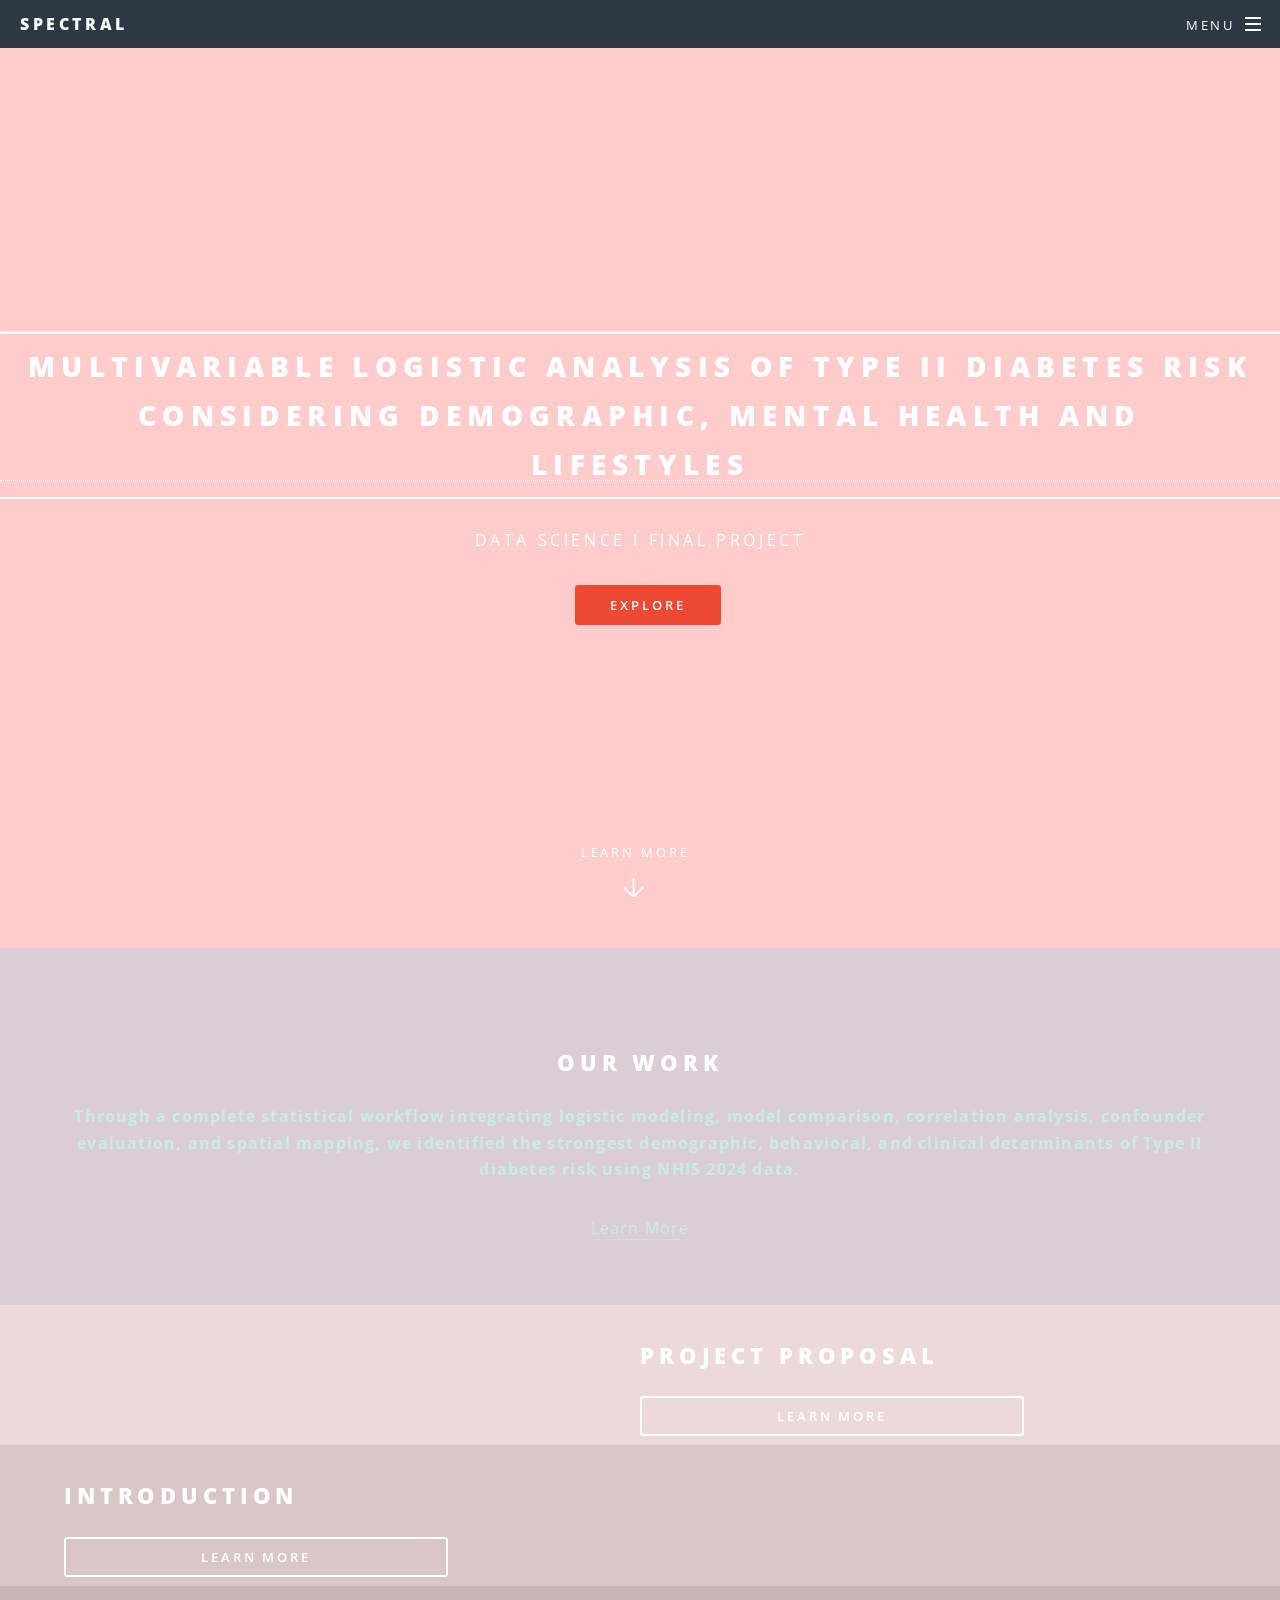
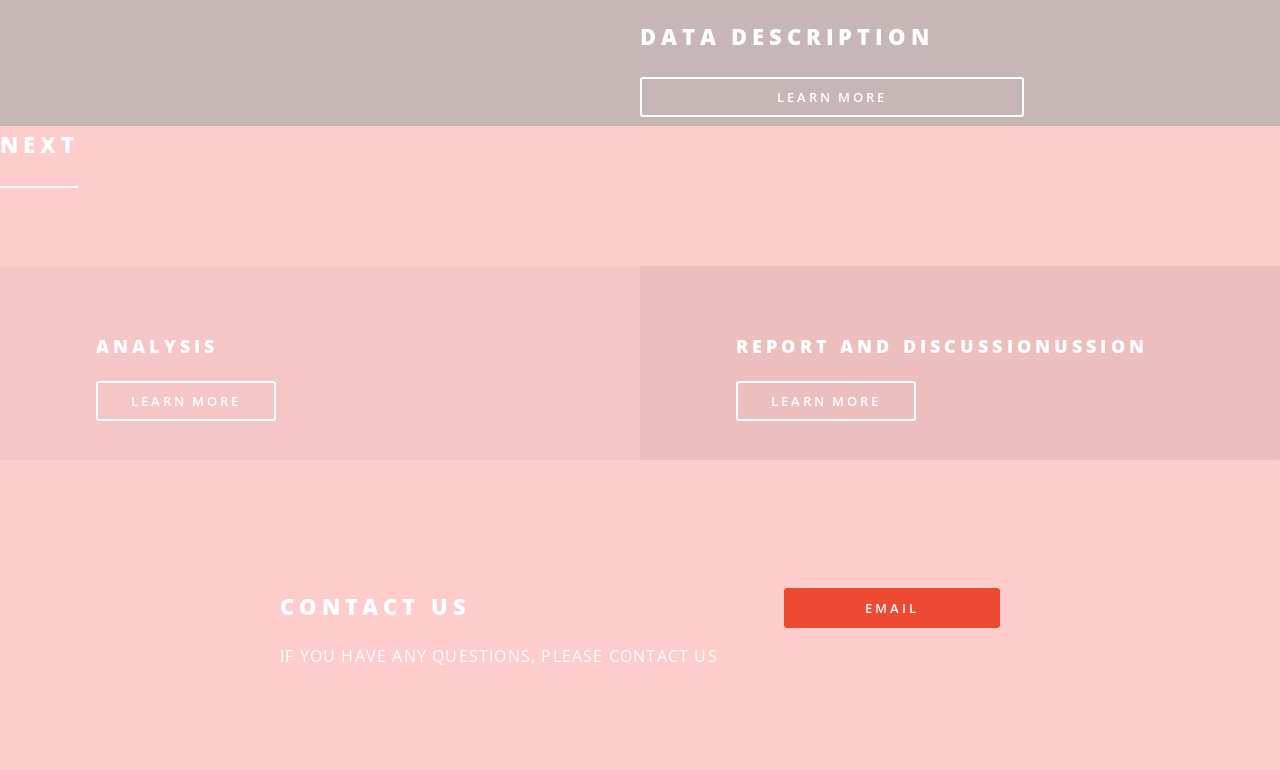
==== commit eeec5985: "index update2" ====
--- a/index.html
+++ b/index.html
@@ -28,13 +28,13 @@
 									<a href="#menu" class="menuToggle"><span>Menu</span></a>
 									<div id="menu">
 										<ul>
-											<li><a href="Overview.html">Home</a></li>
+											<li><a href="Overview.html">Overview</a></li>
 											<li><a href="Proposal.html">Proposal</a></li>
 											<li><a href="report.html">Report and Discussion</a></li>
 											<li><a href="introduction.html">Introduction</a></li>
 											<li><a href="data.html">Data Description</a></li>
 											<li><a href="analysis.html">Analysis</a></li>
-											<li><a href="mailto:rd3227@cumc.columbia.edu">Contact Us</a></li>
+											<li><a href="mailto:rd3227@cumc.columbia.edu,sy3352@columbia.edu,jj3564@cumc.columbia.edu,yh3964@cumc.columbia.edu,yz5248@cumc.columbia.edu">Contact Us</a></li>
 											<li><a href="https://github.com/Yaxuan-Z111/p8105_final_project" 
 										</ul>
 									</div>
@@ -77,35 +77,31 @@
     <section class="spotlight">
         <div class="image"><img src="images/pic11.jpg" alt="" /></div>
         <div class="content">
-            <h2>Report</h2>
-            <a href="report.html" class="button fit learn-more">Learn More</a>
+            <h2>Introduction</h2>
+            <a href="introduction.html" class="button fit learn-more">Learn More</a>
         </div>
     </section>
     <section class="spotlight">
         <div class="image"><img src="images/pic12.jpg" alt="" /></div>
         <div class="content">
-            <h2>Screencast</h2>
-            <a href="https://youtu.be/2_Qcc_IW_dY" class="button fit learn-more">Learn More</a>
+            <h2>Data Description</h2>
+            <a href="data.html" class="button fit learn-more">Learn More</a>
         </div>
     </section>
 </section>
 
 <div class="inner" style="position: relative; z-index: 2;">
     <header class="major">
-        <h2>Project Structure</h2>
+        <h2>Next</h2>
     </header>
     <ul class="features">
         <li>
-            <h3>Introduction</h3>
-            <a href="introduction.html" class="button">Learn More</a>
+            <h3>Analysis</h3>
+            <a href="analysis.html" class="button">Learn More</a>
         </li>
         <li>
-            <h3>Data Description</h3>
-            <a href="data.html" class="button">Learn More</a>
-        </li>
-        <li>
-            <h3>Survival Analysis</h3>
-            <a href="analysis.html" class="button">Learn More</a>
+            <h3>Report and Discussionussion</h3>
+            <a href="report.html" class="button">Learn More</a>
         </li>
     </ul>
 </div>
@@ -120,7 +116,7 @@
             <p>IF YOU HAVE ANY QUESTIONS, PLEASE CONTACT US</p>
         </header>
         <ul class="actions stacked">
-            <li><a href="mailto:rd3227@cumc.columbia.edu" class="button fit primary" >Email</a></li>
+            <li><a href="mailto:rd3227@cumc.columbia.edu,sy3352@columbia.edu,jj3564@cumc.columbia.edu,yh3964@cumc.columbia.edu,yz5248@cumc.columbia.edu" class="button fit primary" >Email</a></li>
         </ul>
     </div>
 </section>
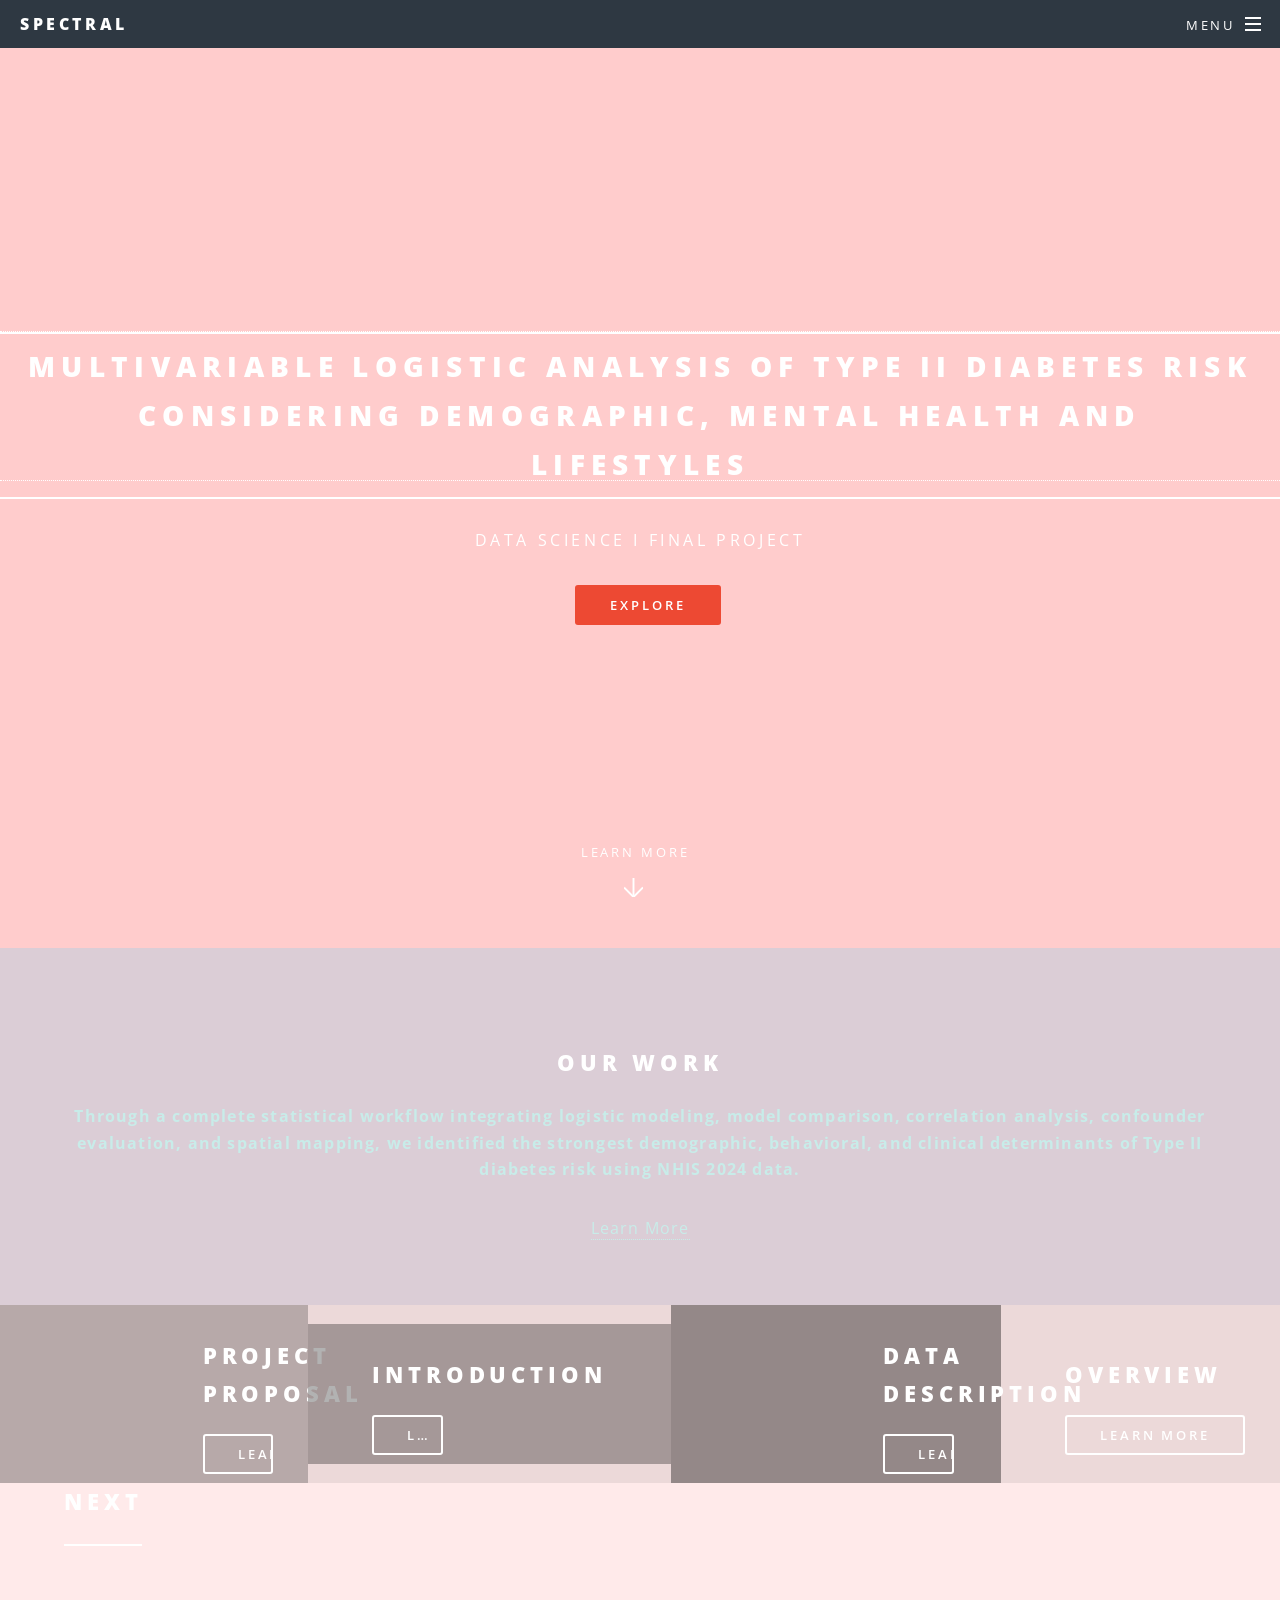
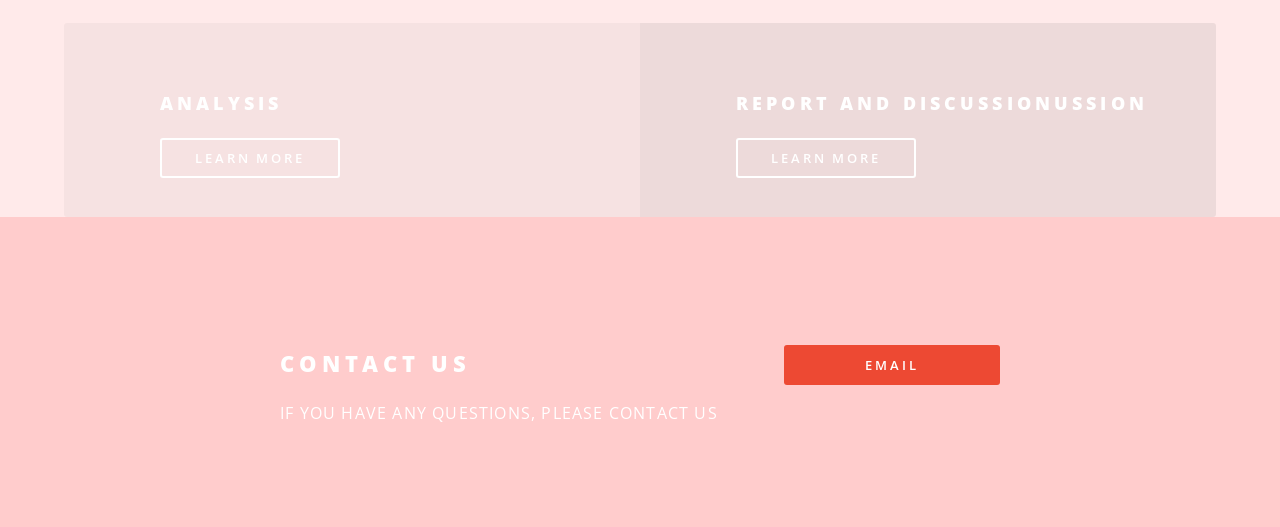
==== commit 34000d91: "overview" ====
--- a/index.html
+++ b/index.html
@@ -68,6 +68,12 @@
 <!-- Two -->
 <section id="two" class="wrapper alt style2" style="background-color: rgba(255, 255, 255, 0.6);">
     <section class="spotlight">
+            <div class="image"><img src="images/pic11.jpg" alt="" /></div>
+            <div class="content">
+                <h2>Overview</h2>
+                <a href="Overview.html" class="button fit learn-more">Learn More</a>
+            </div>
+    <section class="spotlight">
         <div class="image"><img src="images/pic10.jpg" alt="" /></div>
         <div class="content">
             <h2>Project Proposal</h2>
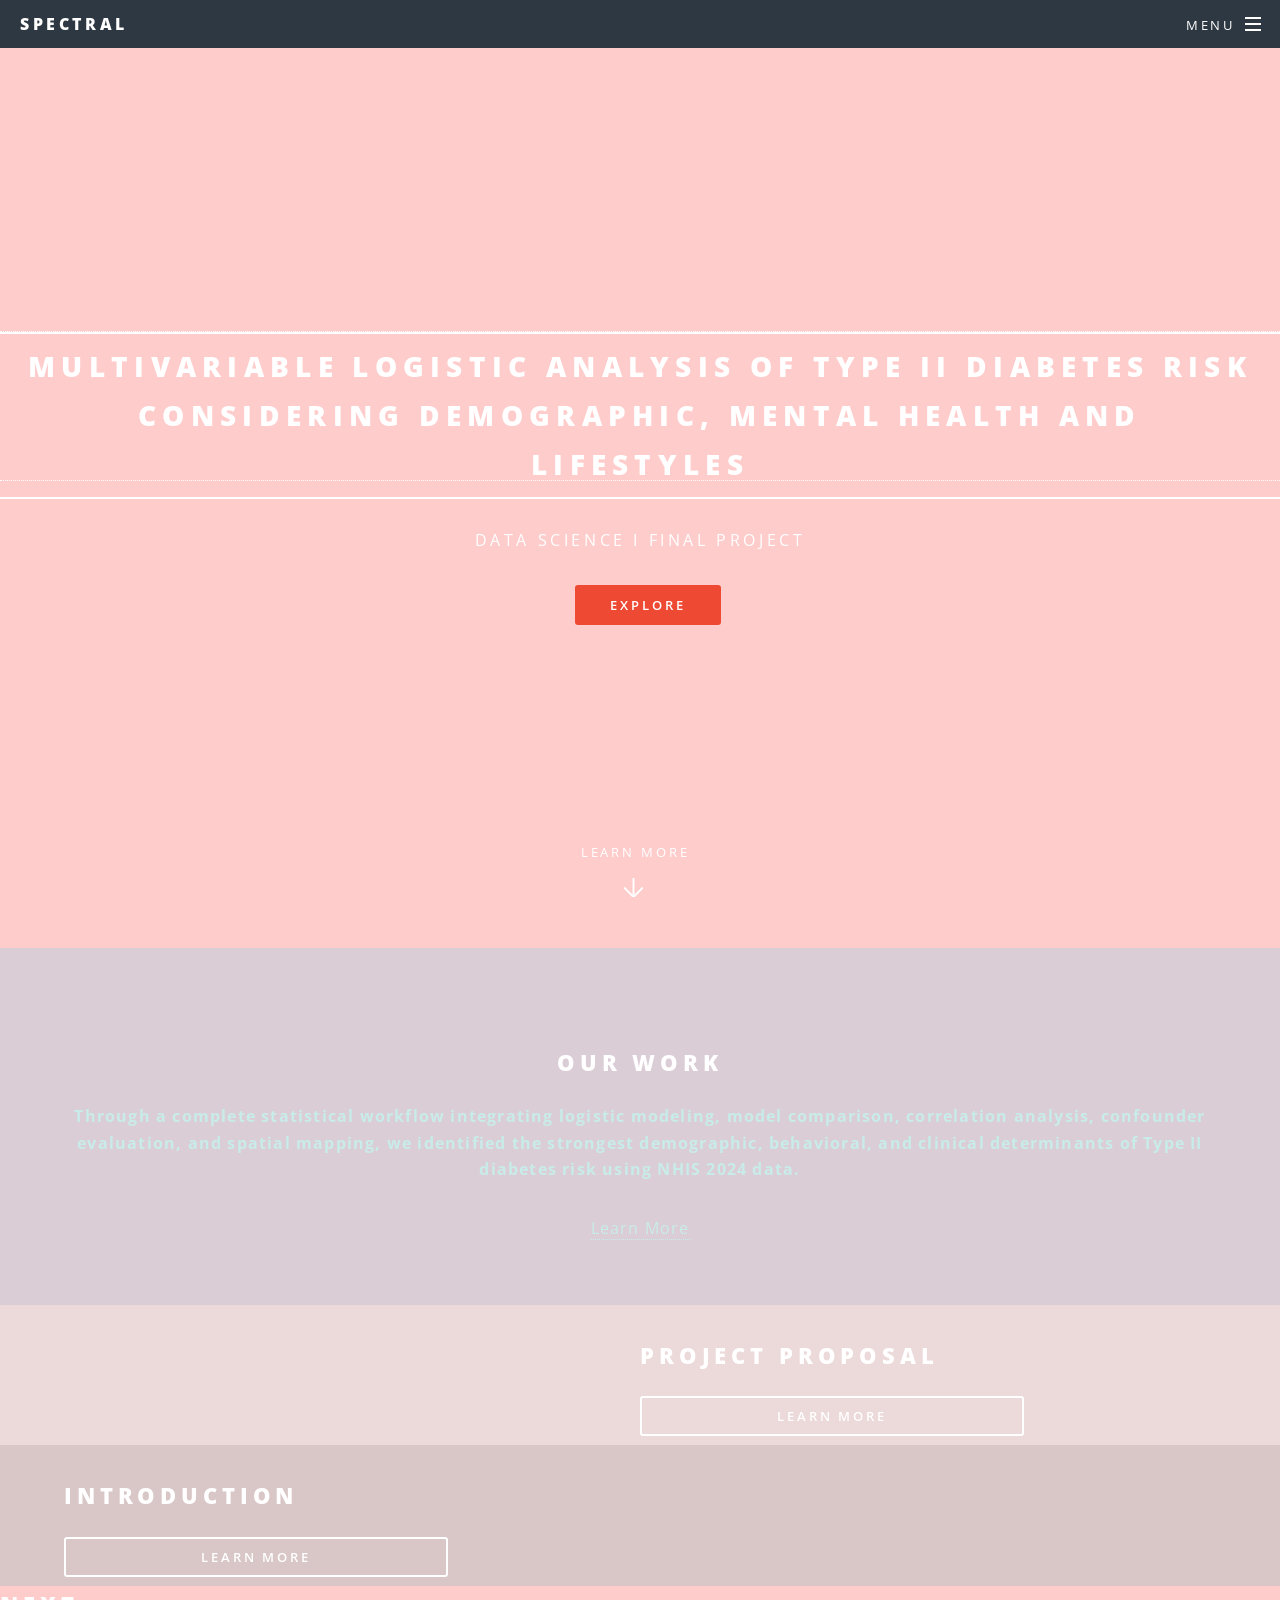
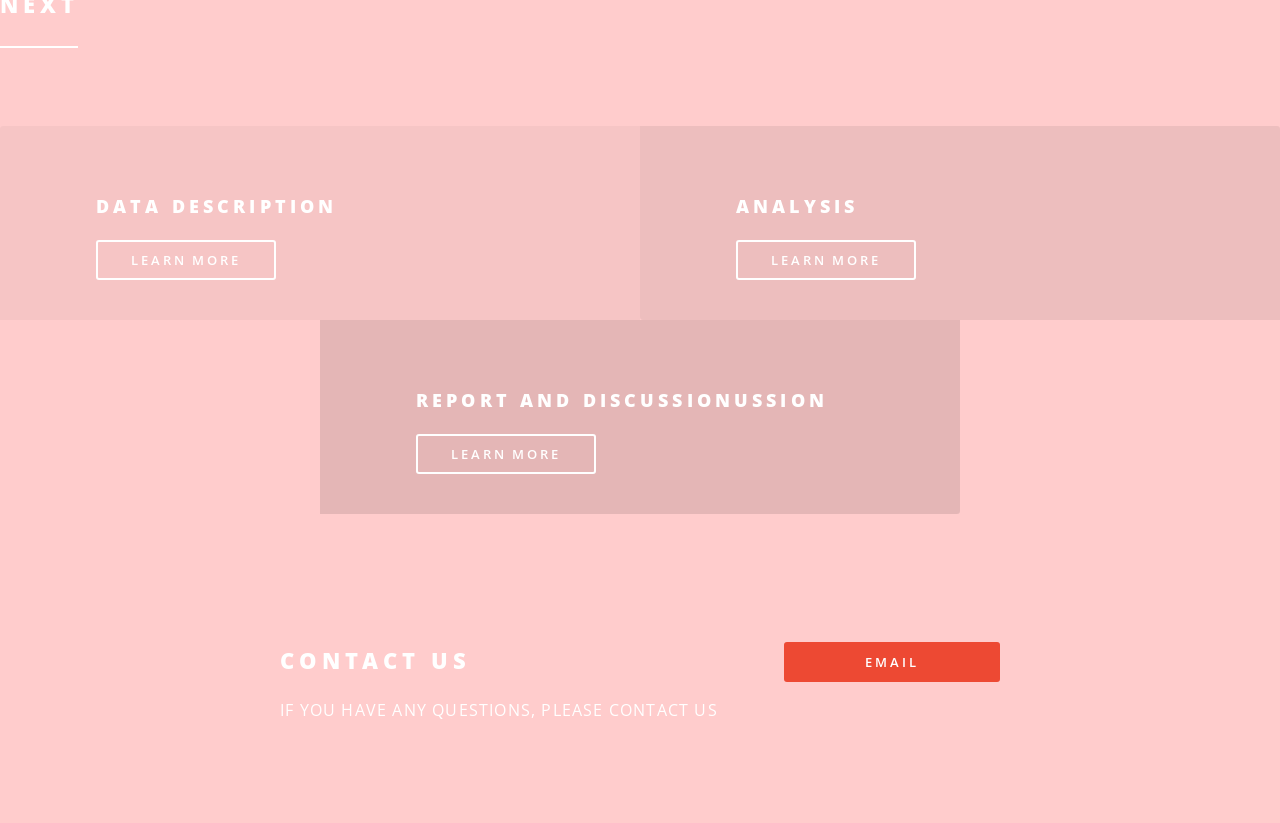
==== commit 1045f117: "update4" ====
--- a/index.html
+++ b/index.html
@@ -68,18 +68,14 @@
 <!-- Two -->
 <section id="two" class="wrapper alt style2" style="background-color: rgba(255, 255, 255, 0.6);">
     <section class="spotlight">
-            <div class="image"><img src="images/pic11.jpg" alt="" /></div>
-            <div class="content">
-                <h2>Overview</h2>
-                <a href="Overview.html" class="button fit learn-more">Learn More</a>
-            </div>
-    <section class="spotlight">
         <div class="image"><img src="images/pic10.jpg" alt="" /></div>
         <div class="content">
             <h2>Project Proposal</h2>
             <a href="Proposal.html" class="button fit learn-more">Learn More</a>
         </div>
     </section>
+
+    <!-- Spotlight 3 -->
     <section class="spotlight">
         <div class="image"><img src="images/pic11.jpg" alt="" /></div>
         <div class="content">
@@ -87,20 +83,19 @@
             <a href="introduction.html" class="button fit learn-more">Learn More</a>
         </div>
     </section>
-    <section class="spotlight">
-        <div class="image"><img src="images/pic12.jpg" alt="" /></div>
-        <div class="content">
-            <h2>Data Description</h2>
-            <a href="data.html" class="button fit learn-more">Learn More</a>
-        </div>
-    </section>
+
 </section>
+
 
 <div class="inner" style="position: relative; z-index: 2;">
     <header class="major">
         <h2>Next</h2>
     </header>
     <ul class="features">
+        <li>
+            <h3>Data Description</h3>
+            <a href="data.html" class="button">Learn More</a>
+        </li>
         <li>
             <h3>Analysis</h3>
             <a href="analysis.html" class="button">Learn More</a>
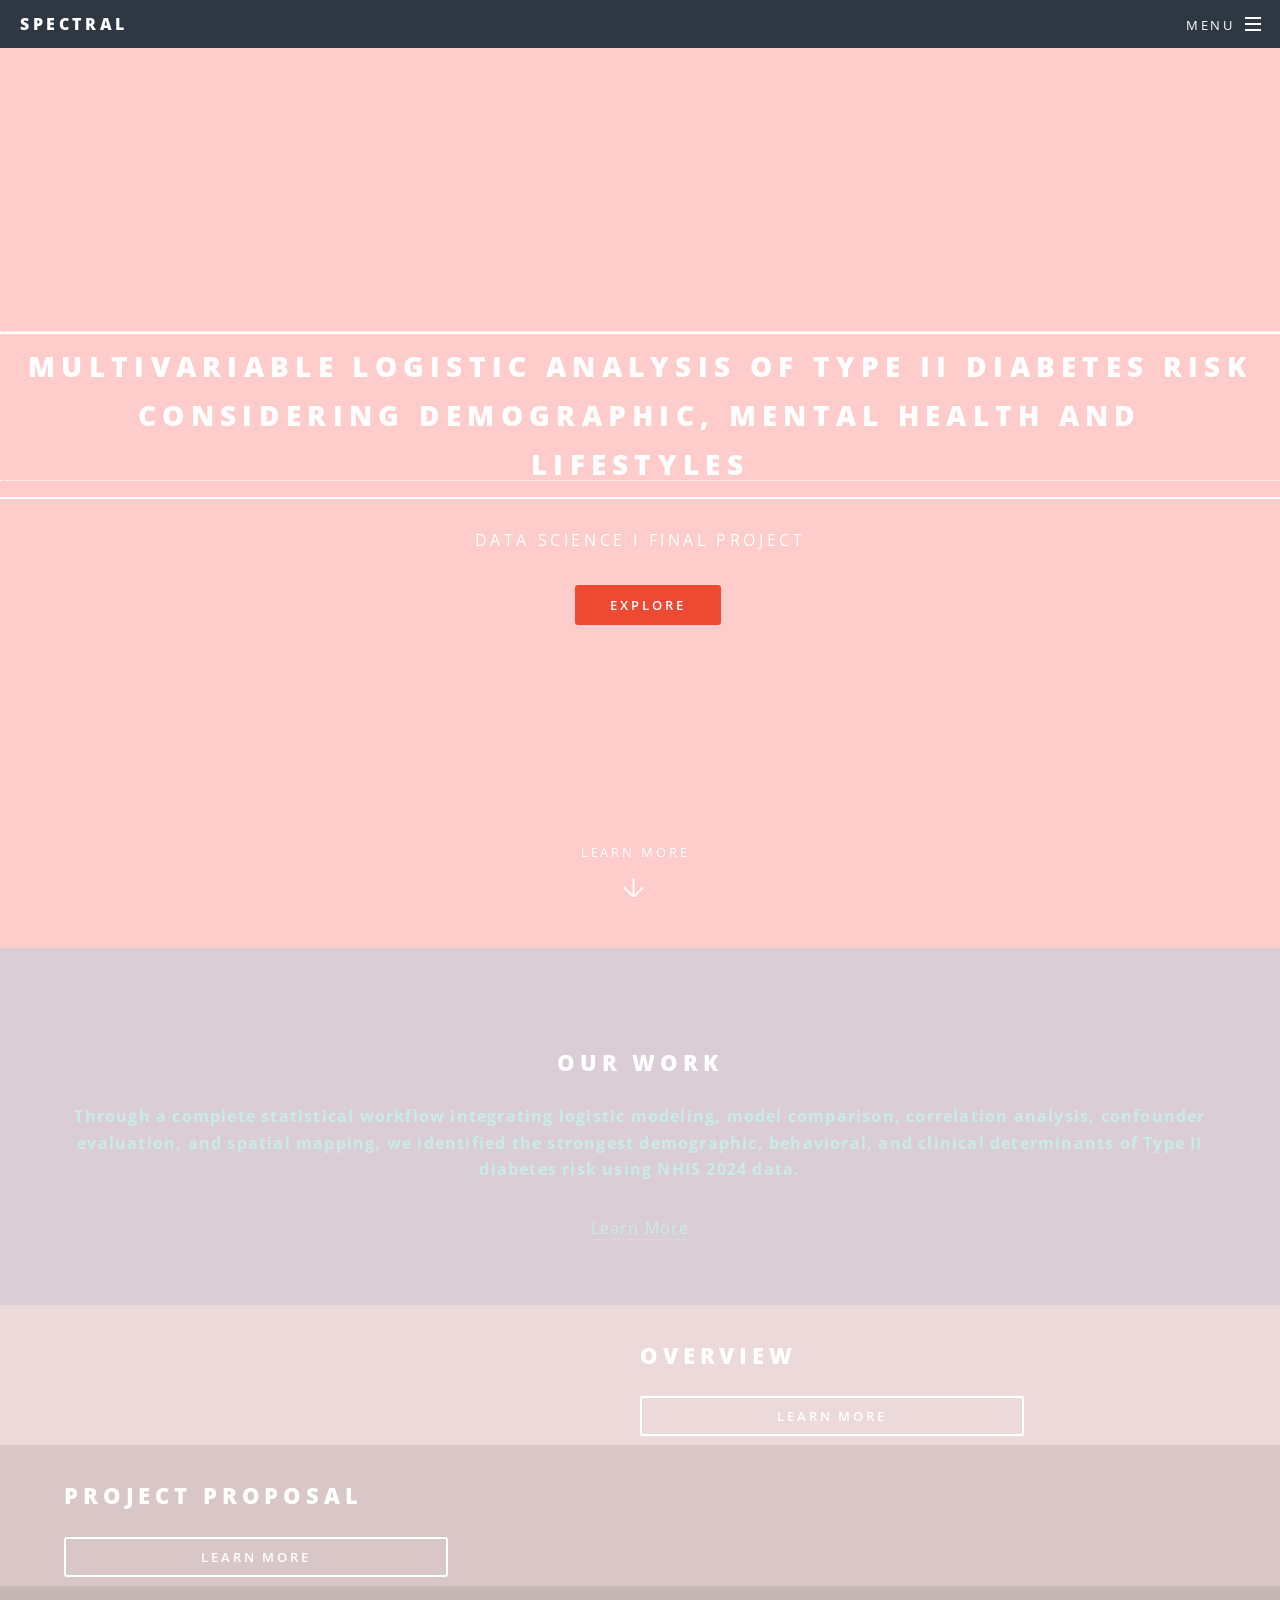
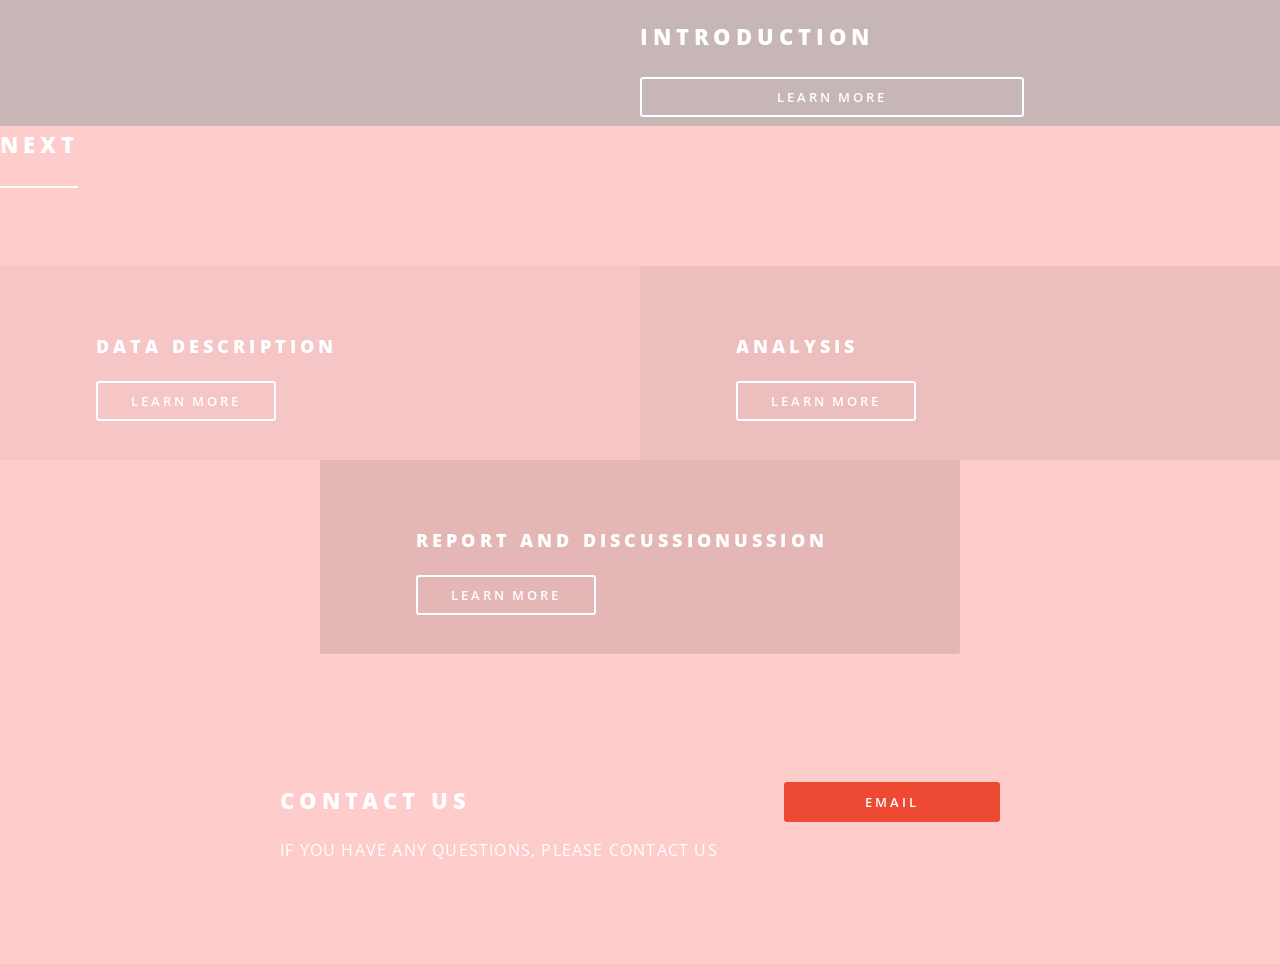
==== commit 08c17026: "update2" ====
--- a/index.html
+++ b/index.html
@@ -68,6 +68,13 @@
 <!-- Two -->
 <section id="two" class="wrapper alt style2" style="background-color: rgba(255, 255, 255, 0.6);">
     <section class="spotlight">
+        <div class="image"><img src="images/pic11.jpg" alt="" /></div>
+        <div class="content">
+            <h2>Overview</h2>
+            <a href="Overview.html" class="button fit learn-more">Learn More</a>
+        </div>
+    </section>
+    <section class="spotlight">
         <div class="image"><img src="images/pic10.jpg" alt="" /></div>
         <div class="content">
             <h2>Project Proposal</h2>
